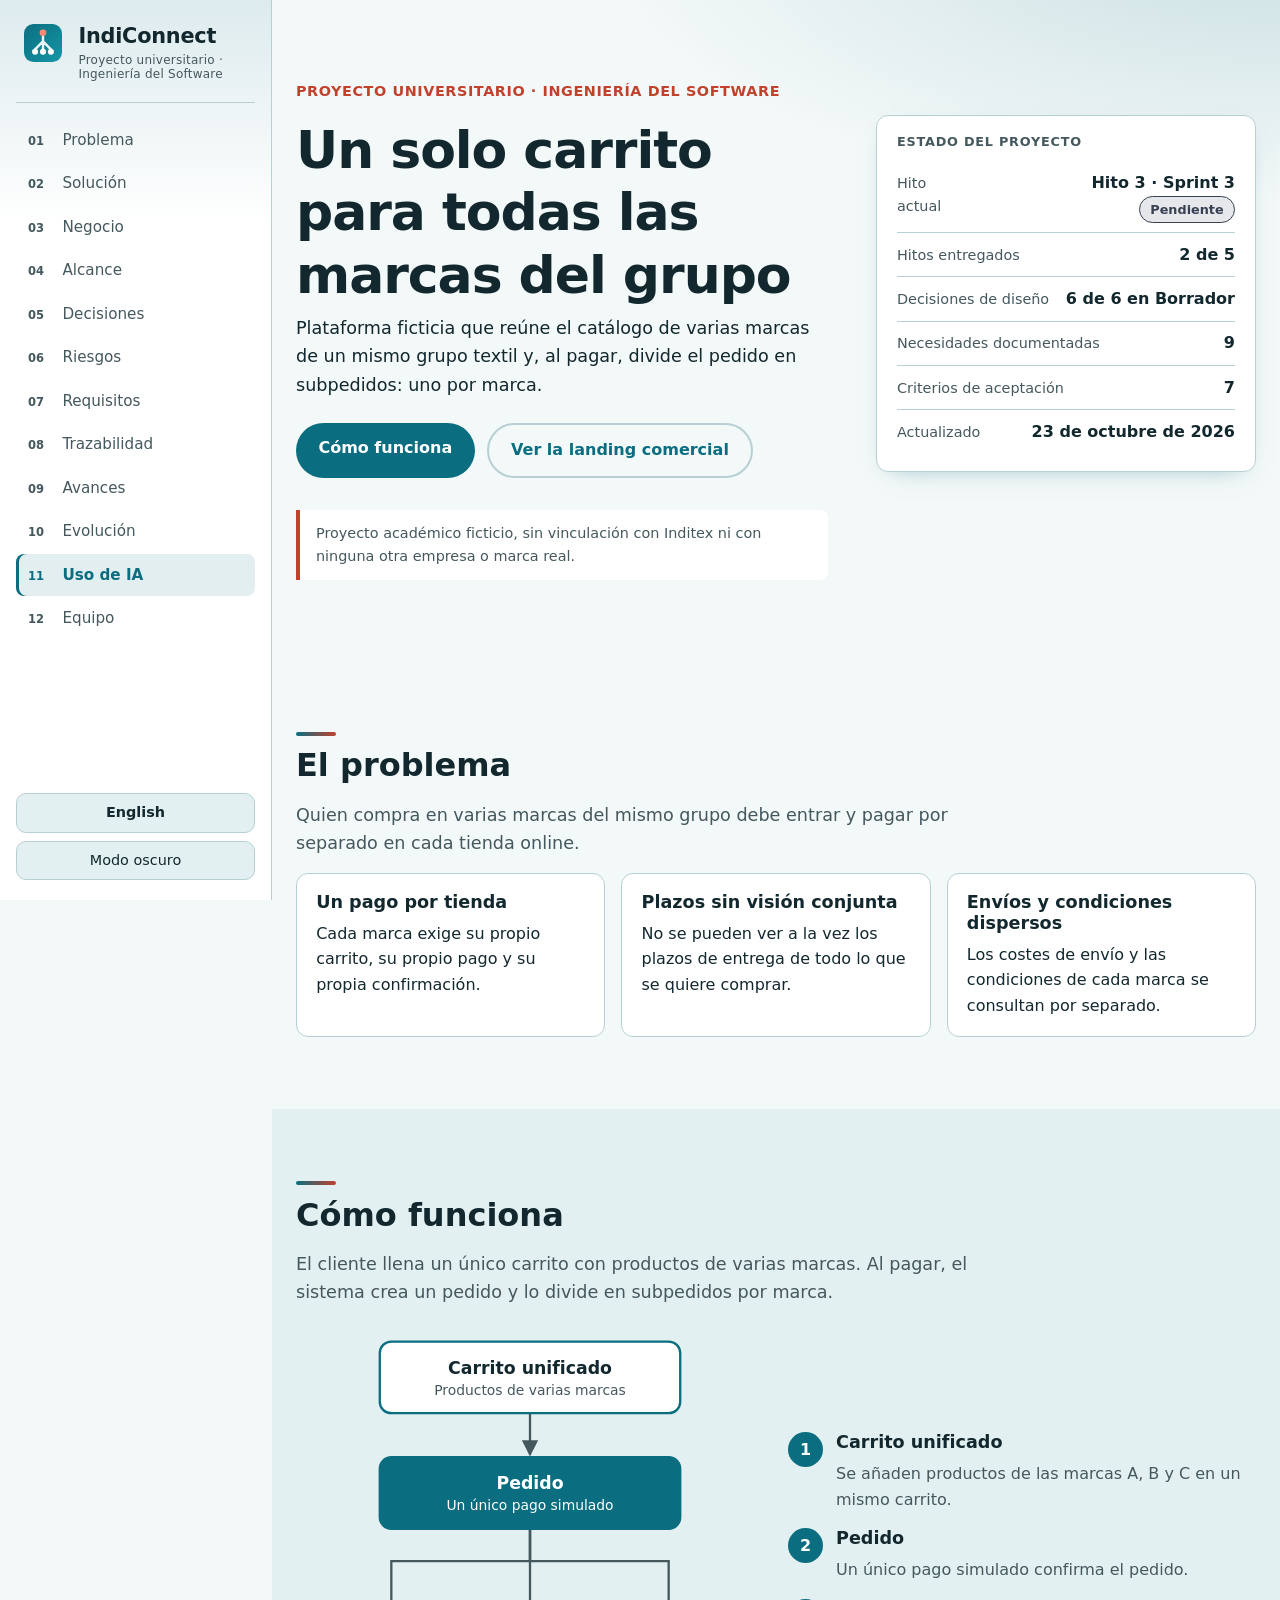
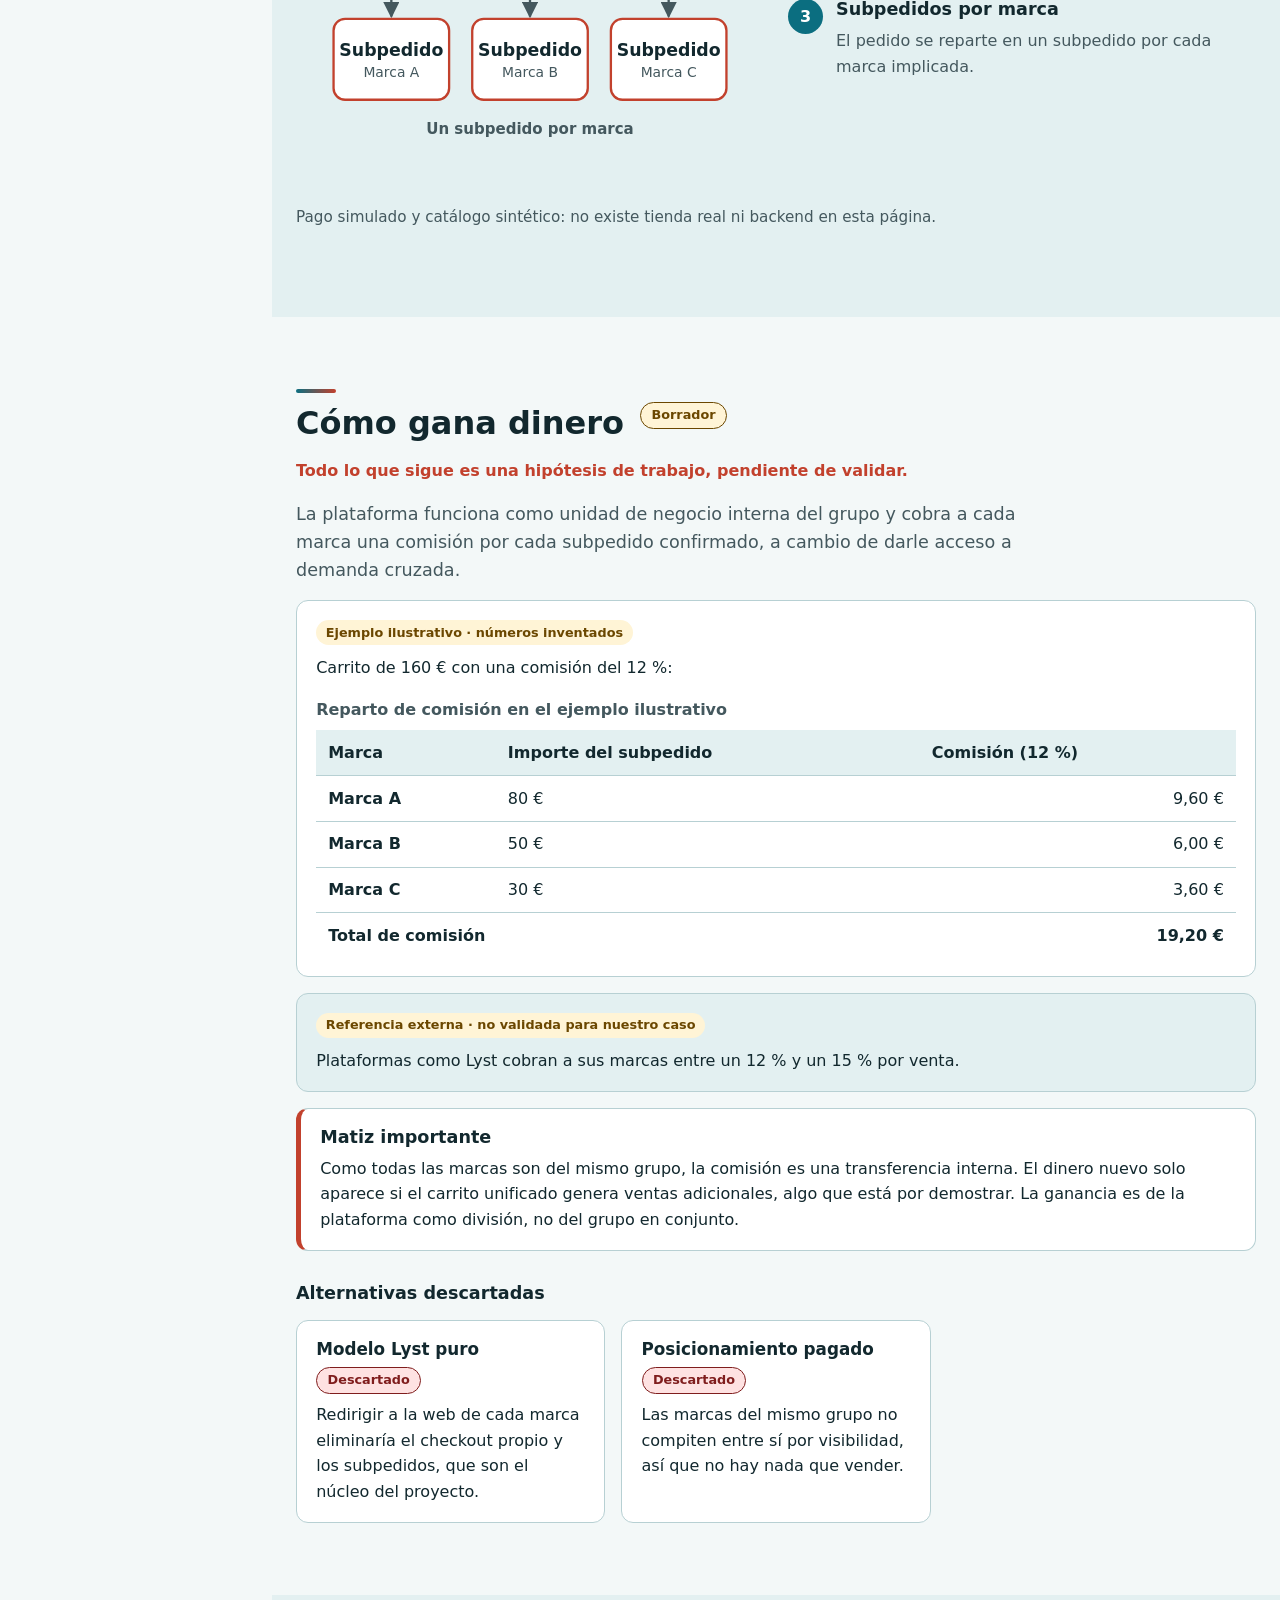
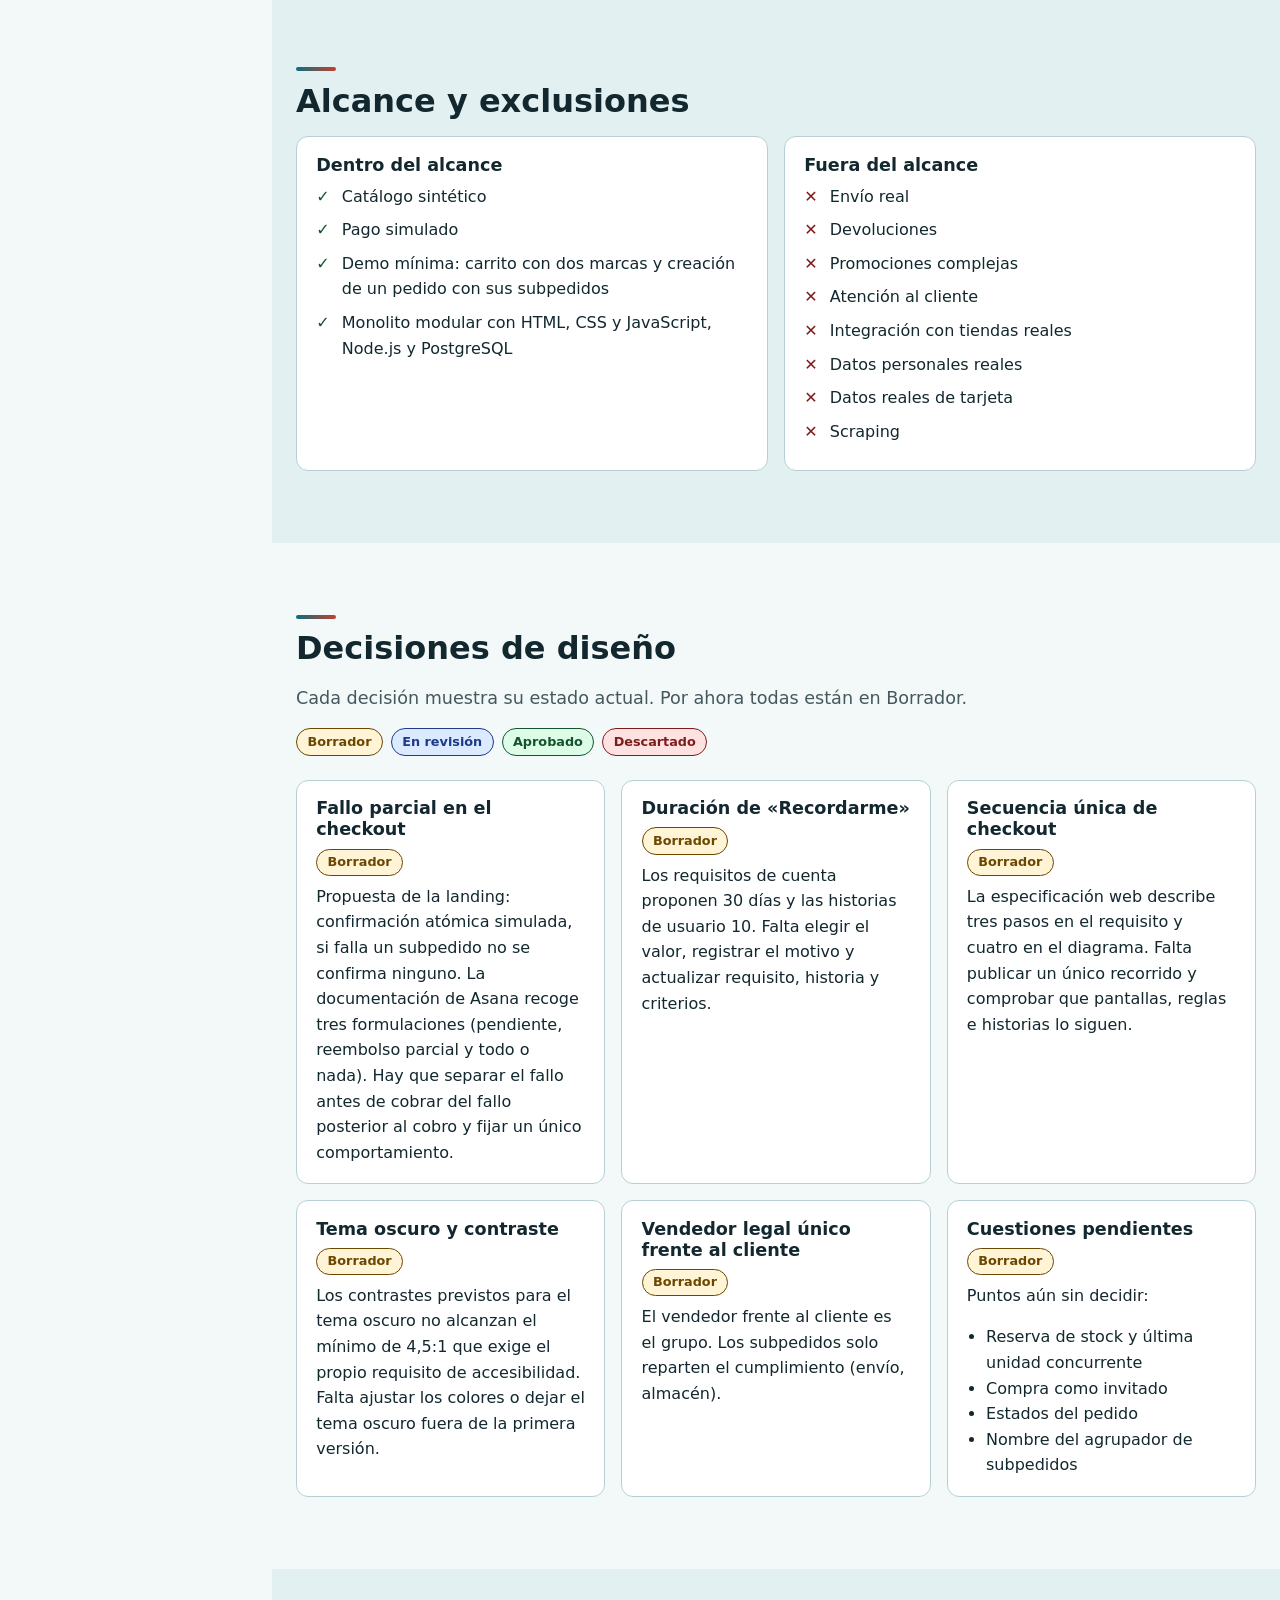
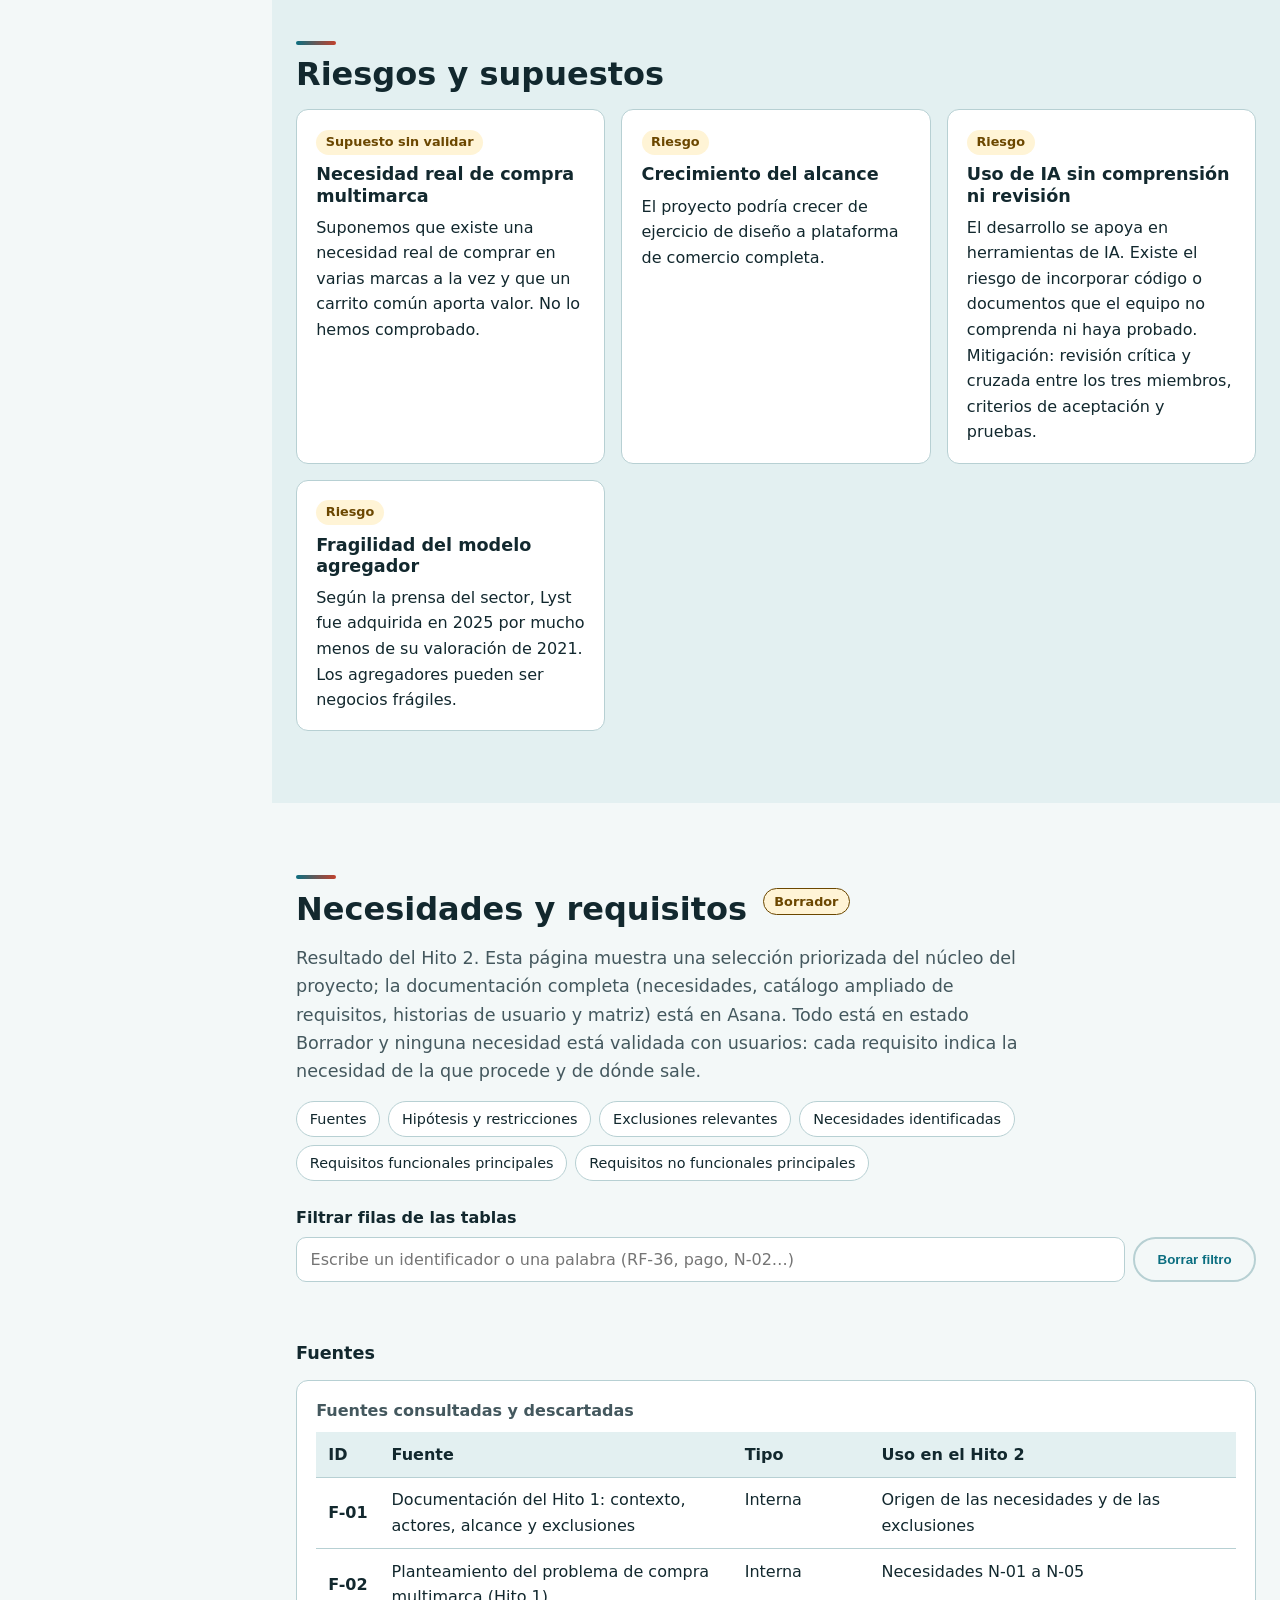
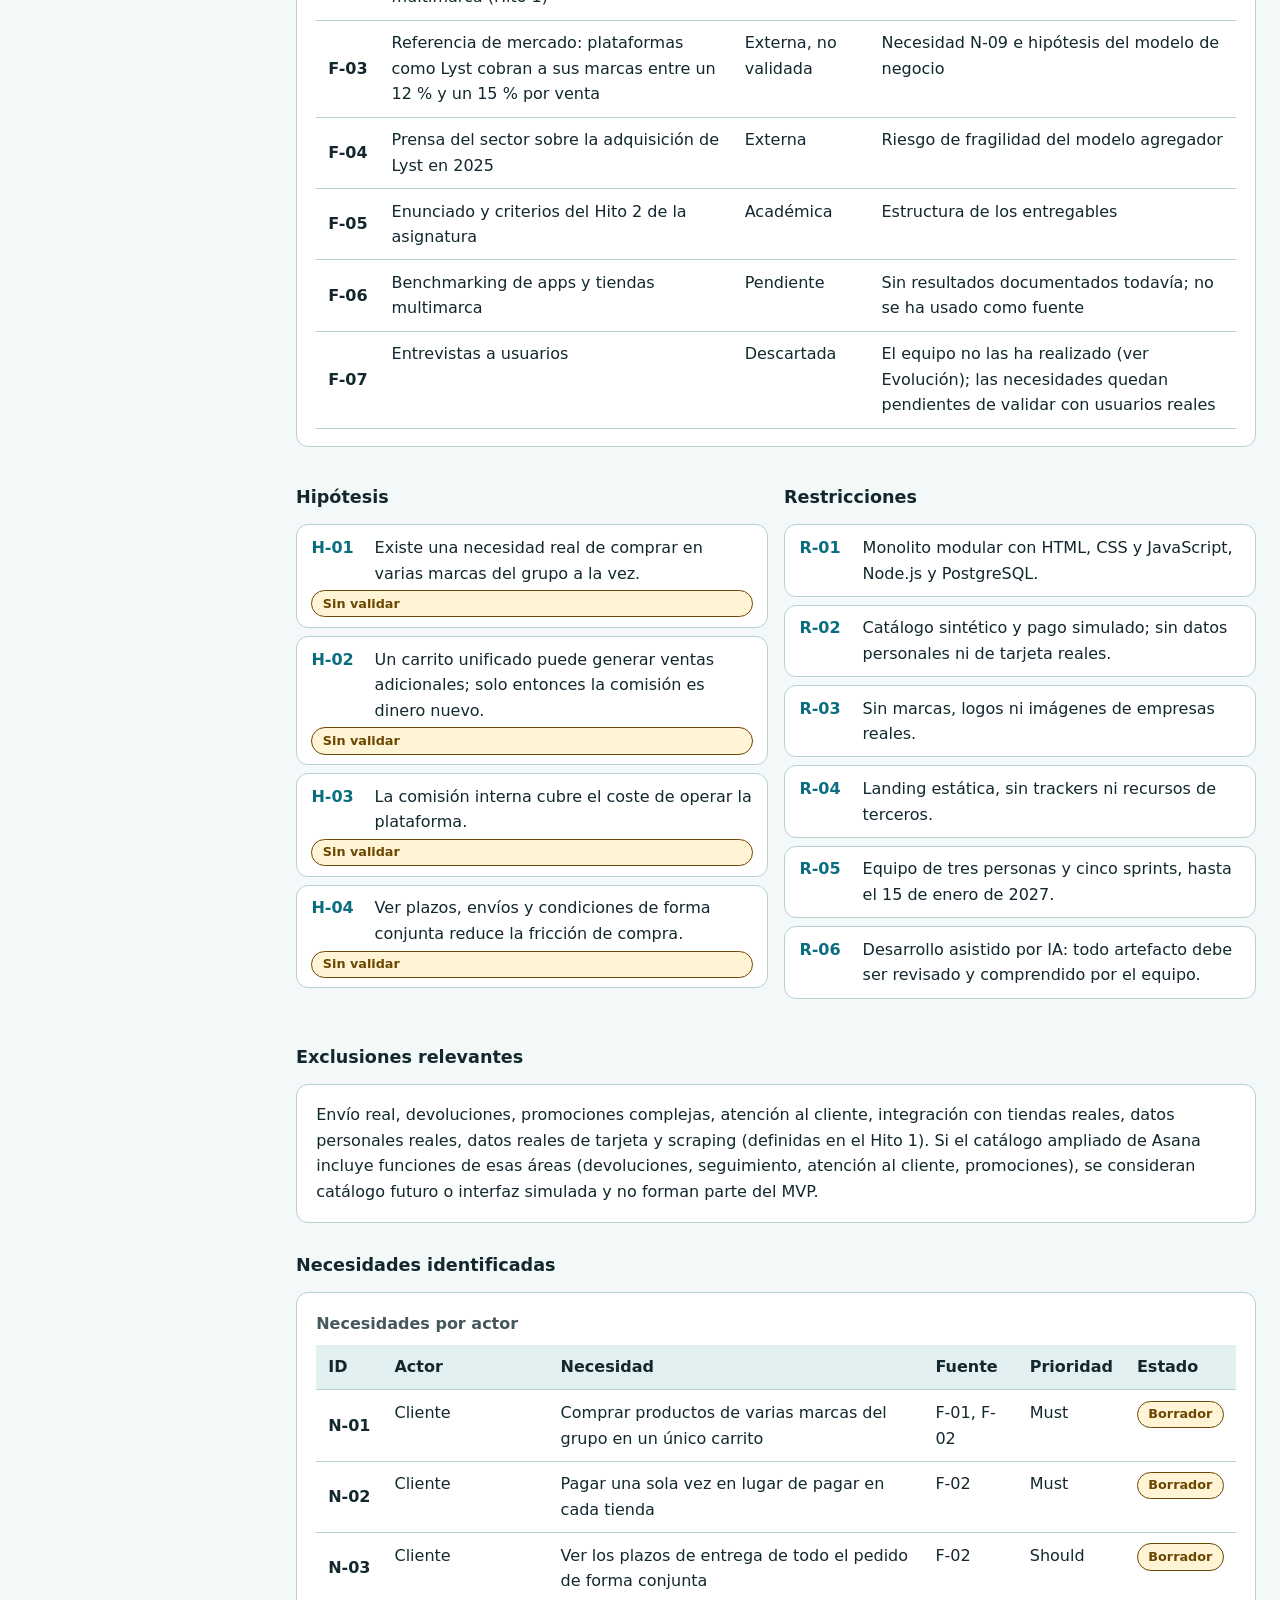
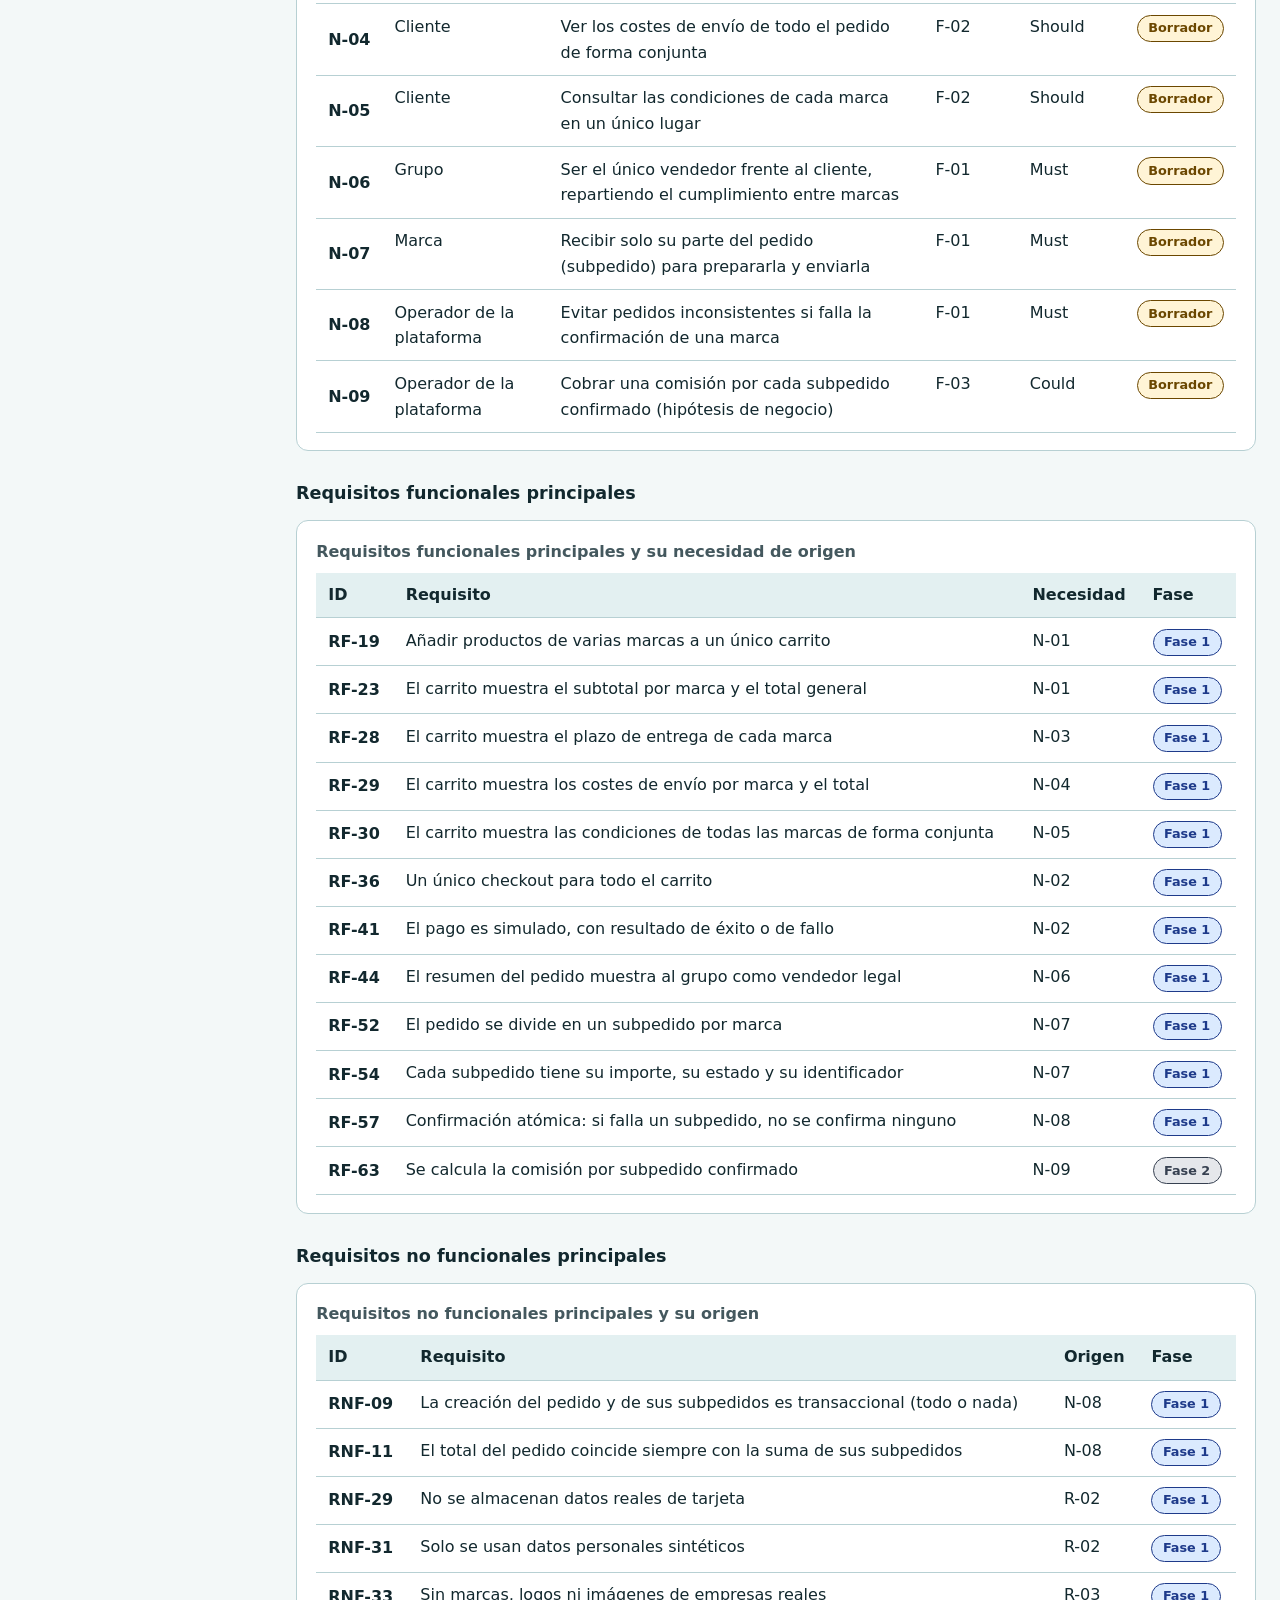
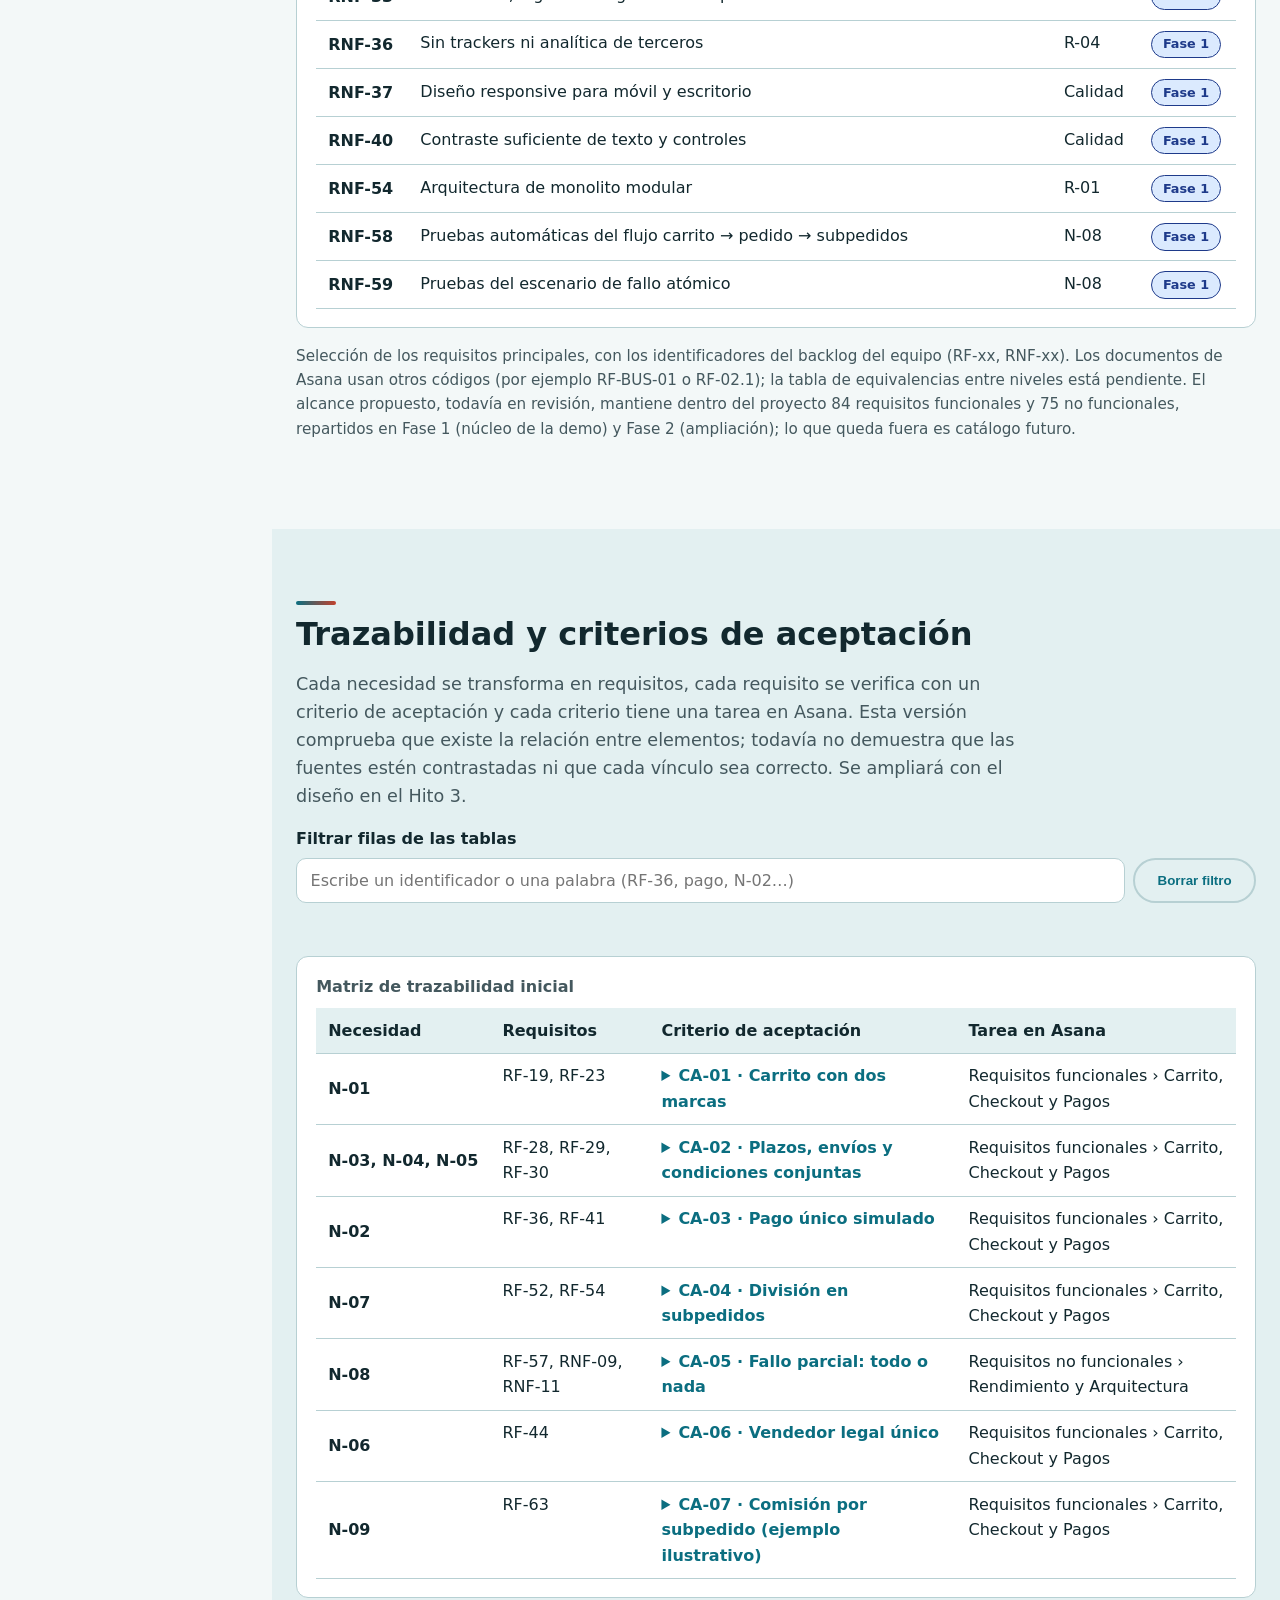
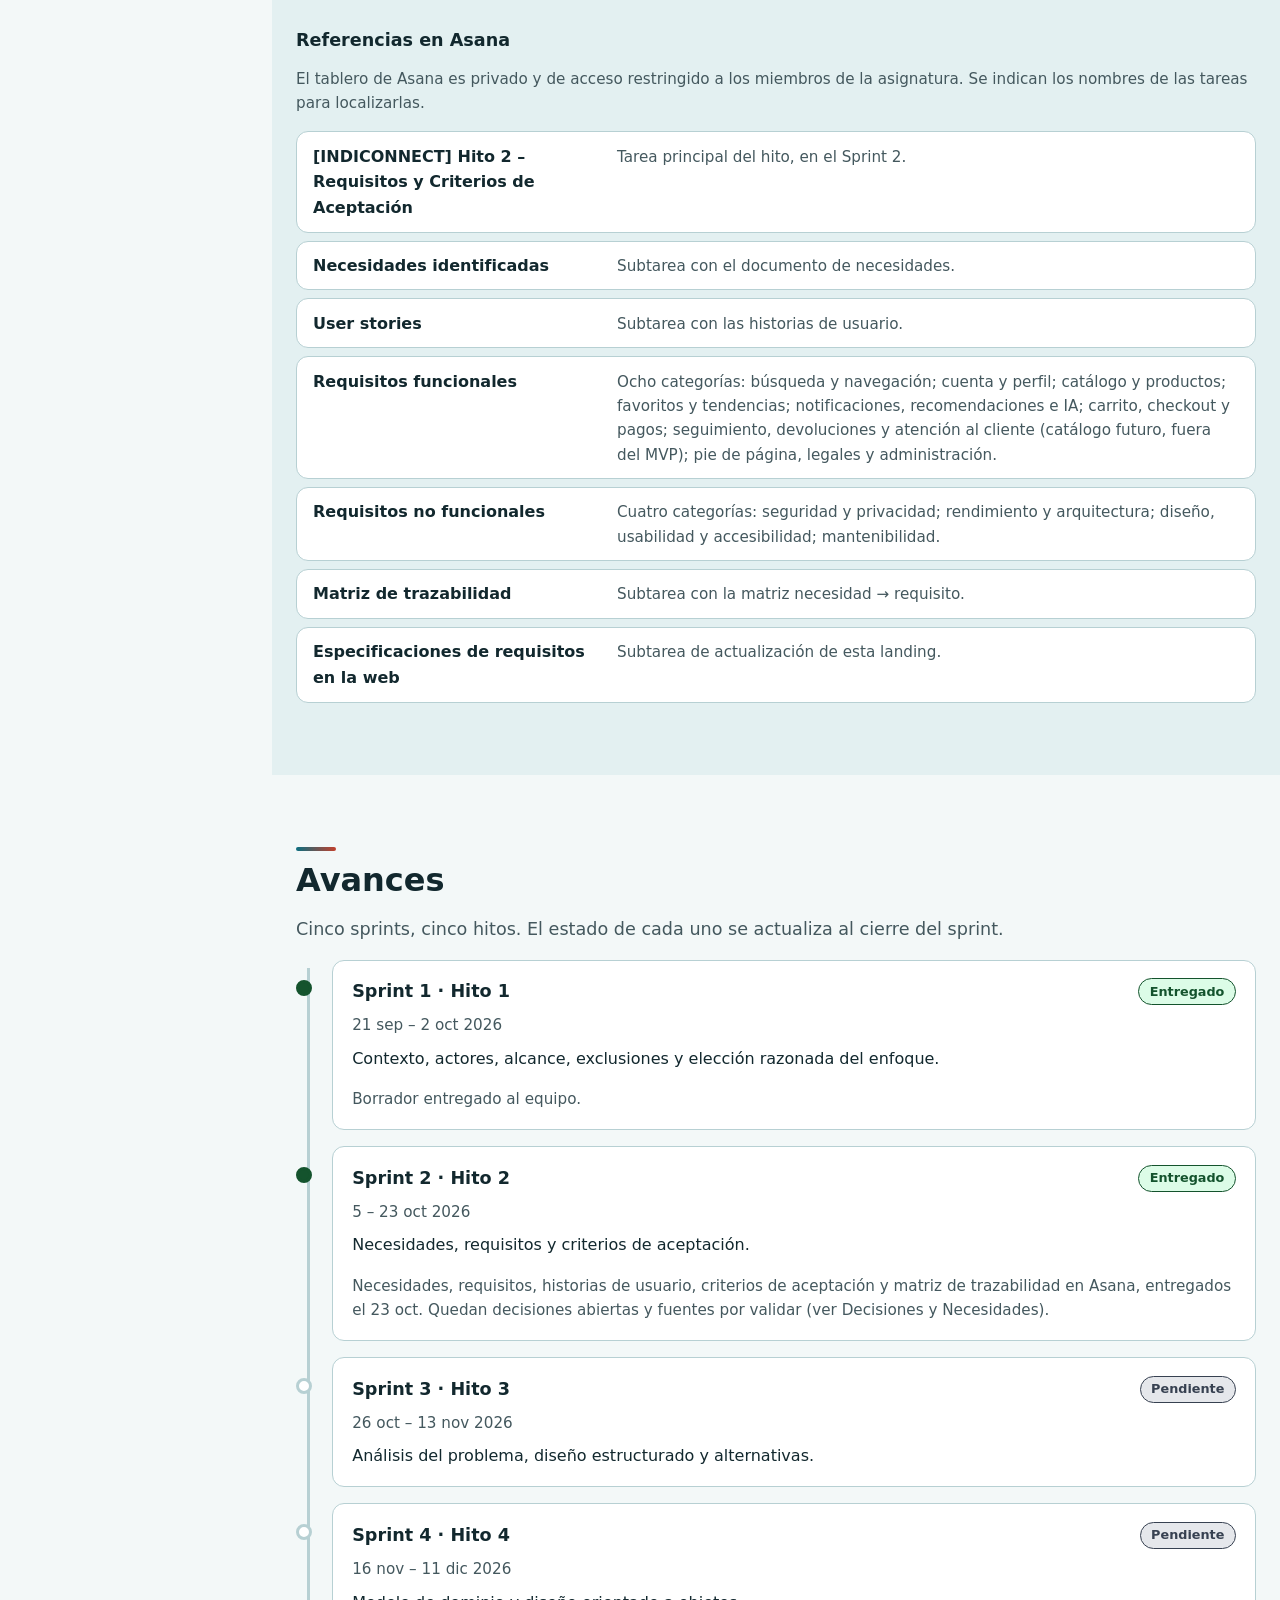
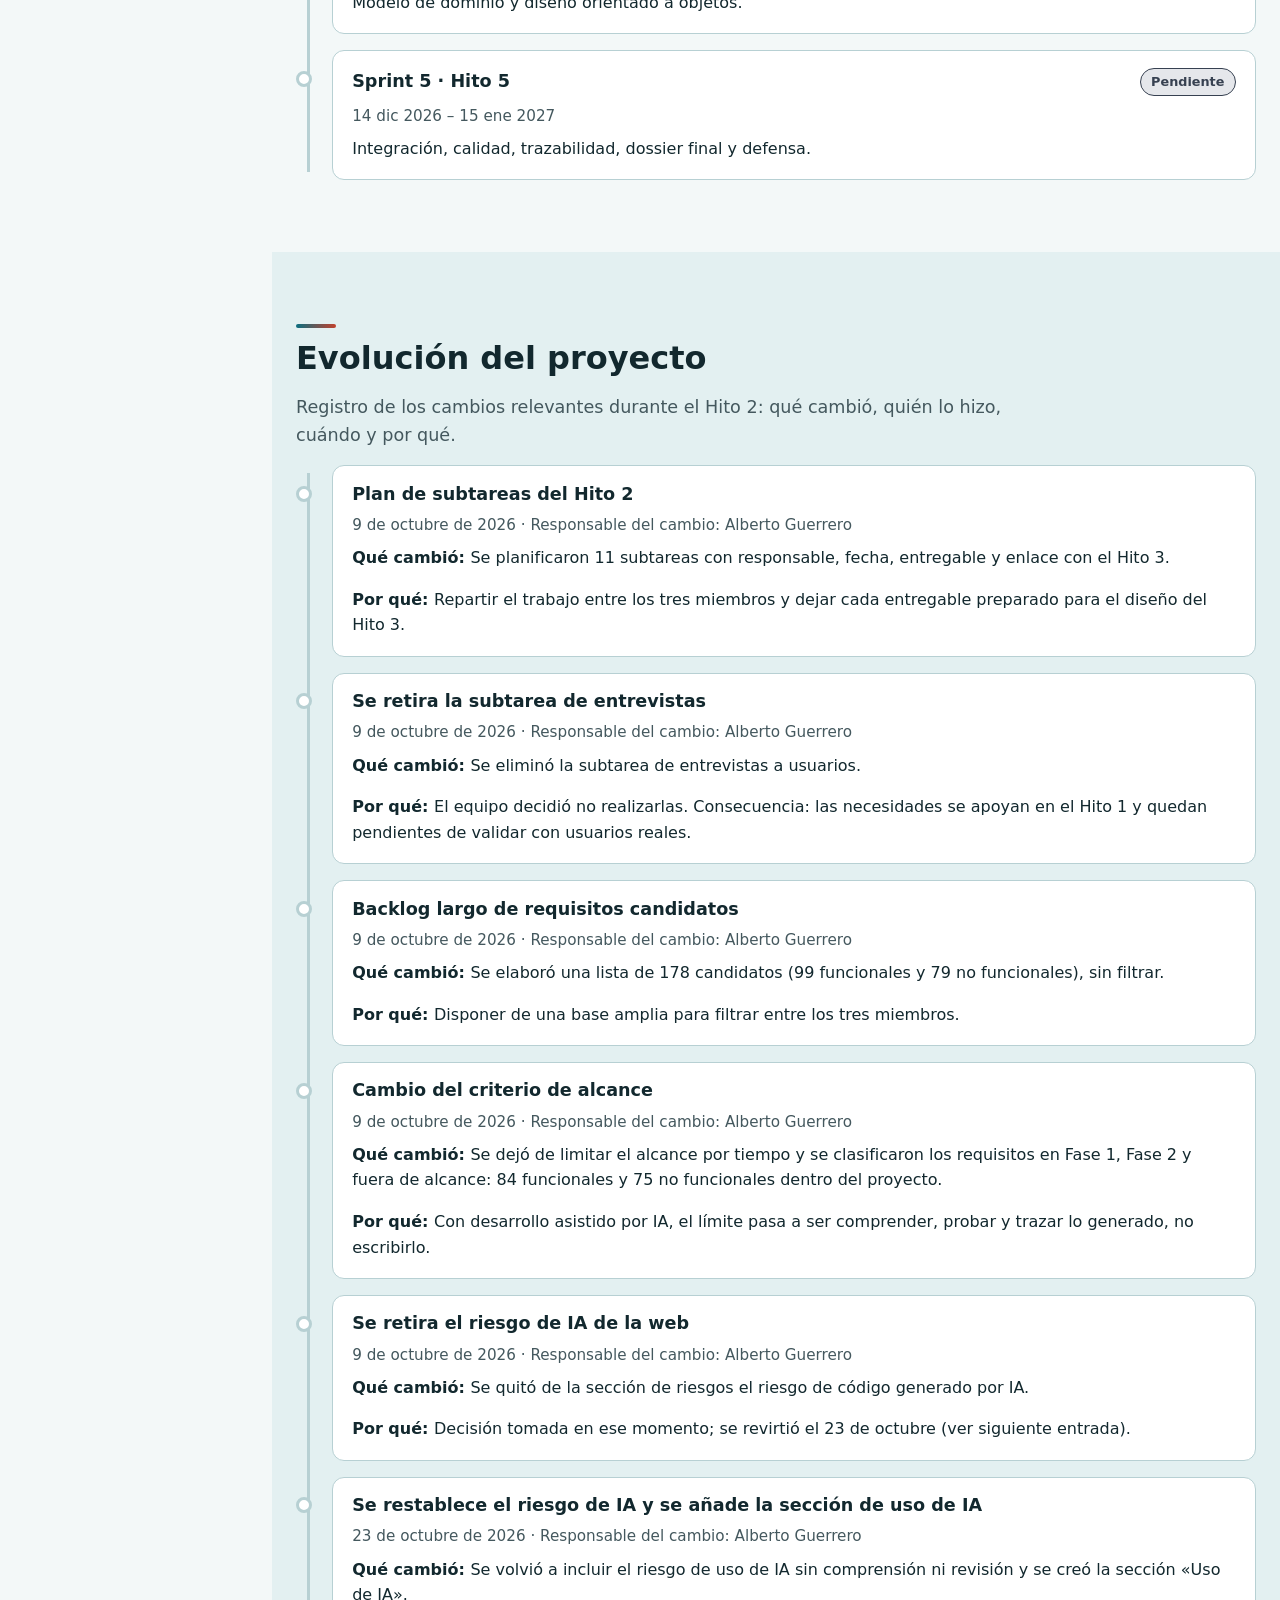
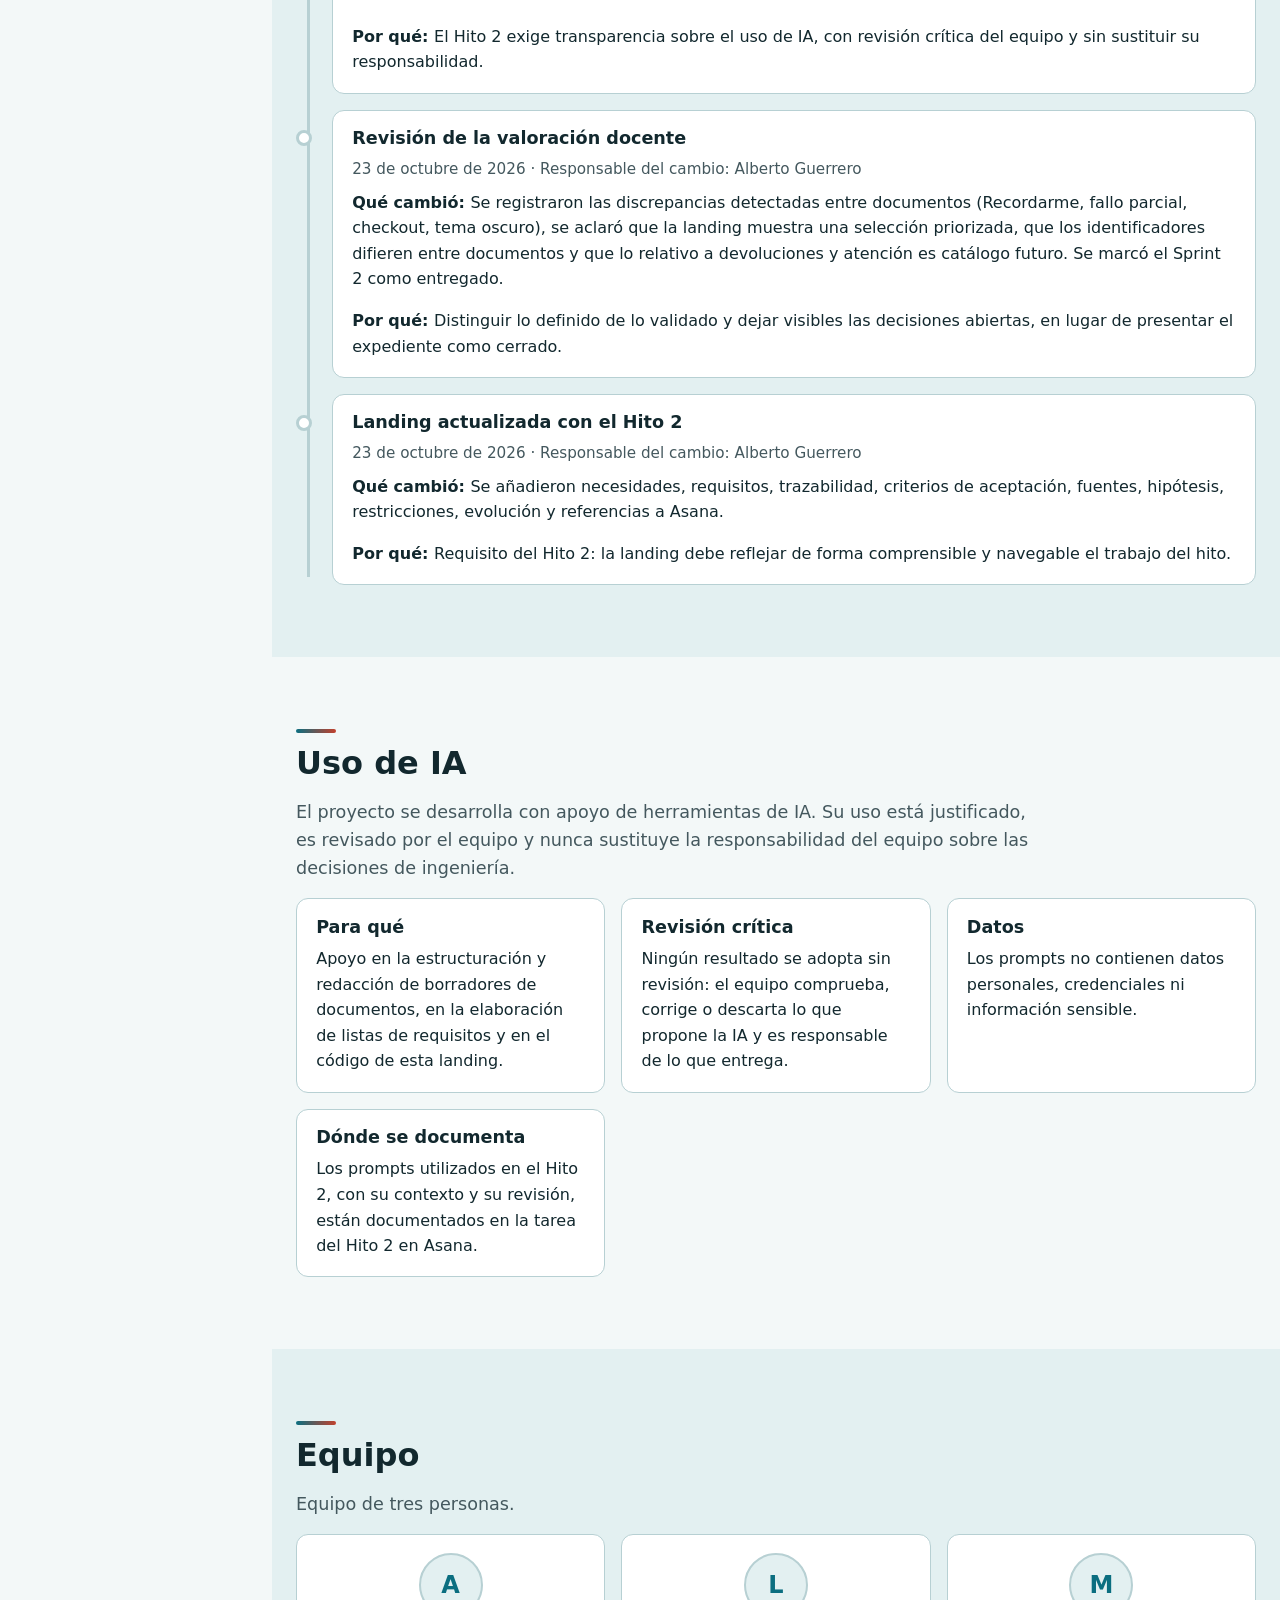
==== index.html @ 0a1e2182 "feat: new teal and coral palette, logo mark and favicon" ====
<!doctype html>
<html lang="es">
<head>
  <meta charset="utf-8">
  <meta name="viewport" content="width=device-width, initial-scale=1">
  <meta name="color-scheme" content="light dark">
  <meta name="description" content="Landing de un proyecto académico ficticio de Ingeniería del Software: carrito unificado con subpedidos por marca.">
  <meta name="theme-color" content="#0b6e80" media="(prefers-color-scheme: light)">
  <meta name="theme-color" content="#0c1b20" media="(prefers-color-scheme: dark)">
  <meta property="og:type" content="website">
  <meta property="og:locale" content="es_ES">
  <meta property="og:title" content="Proyecto académico: carrito unificado multimarca">
  <meta property="og:description" content="Documentación del proyecto: problema, requisitos, trazabilidad y avances por sprint. Proyecto académico ficticio.">
  <meta property="og:image" content="https://albrtoguerrero.github.io/indiconnect-landing/assets/og.png">
  <meta property="og:image:width" content="1200">
  <meta property="og:image:height" content="630">
  <meta property="og:image:alt" content="IndiConnect: todas las marcas del grupo, un solo carrito. Proyecto académico ficticio.">
  <meta name="twitter:card" content="summary_large_image">
  <title>Proyecto académico ficticio · carrito unificado multimarca</title>
  <link rel="icon" href="assets/favicon.svg" type="image/svg+xml">
  <link rel="stylesheet" href="css/styles.css">
  <script src="js/lang.js"></script>
  <script src="js/content.js"></script>
  <script src="js/content.en.js"></script>
  <script src="js/app.js" defer></script>
</head>
<body>
  <a class="skip-link" href="#main" id="skip-link">Saltar al contenido</a>

  <header class="site-header" id="site-header">
    <div class="container header-inner">
      <a class="brand" href="#inicio" id="brand-link"></a>
      <nav id="site-nav" aria-label="Secciones de la página"></nav>
      <button type="button" class="theme-toggle lang-toggle" id="lang-toggle"></button>
      <button type="button" class="theme-toggle" id="theme-toggle"></button>
    </div>
  </header>

  <main id="main" tabindex="-1">
    <noscript><p class="container noscript">Esta página necesita JavaScript para mostrar su contenido.</p></noscript>
    <section id="inicio" class="hero"></section>
    <section id="problema"></section>
    <section id="como-funciona" class="alt"></section>
    <section id="negocio"></section>
    <section id="alcance" class="alt"></section>
    <section id="decisiones"></section>
    <section id="riesgos" class="alt"></section>
    <section id="requisitos"></section>
    <section id="trazabilidad" class="alt"></section>
    <section id="avances"></section>
    <section id="evolucion" class="alt"></section>
    <section id="uso-ia"></section>
    <section id="equipo" class="alt"></section>
  </main>

  <footer class="site-footer" id="site-footer"></footer>
</body>
</html>
---- css/styles.css ----
/* ===== Tokens ===== */
:root {
  --bg: #f3f8f8;
  --surface: #ffffff;
  --surface-2: #e3f0f1;
  --text: #12282e;
  --muted: #44585e;
  --primary: #0b6e80;
  --on-primary: #ffffff;
  --accent: #c2412d;
  --border: #b7d0d3;
  --focus: #0b6e80;

  --b-warn-bg: #fff4d6;   --b-warn-fg: #6b4700;
  --b-info-bg: #dbeafe;   --b-info-fg: #1e3a8a;
  --b-ok-bg: #dcfce7;     --b-ok-fg: #14532d;
  --b-bad-bg: #fee2e2;    --b-bad-fg: #7f1d1d;
  --b-neu-bg: #e5e7eb;    --b-neu-fg: #374151;

  --radius: 12px;
  --max: 68rem;
  --font: system-ui, -apple-system, "Segoe UI", Roboto, "Helvetica Neue", Arial, sans-serif;
  color-scheme: light;
}

@media (prefers-color-scheme: dark) {
  :root:not([data-theme="light"]) {
    --bg: #0c1b20;
    --surface: #12272d;
    --surface-2: #19333a;
    --text: #e8f3f4;
    --muted: #a9c3c8;
    --primary: #5ec3d6;
    --on-primary: #0c1b20;
    --accent: #ff9e8a;
    --border: #2f5159;
    --focus: #ff9e8a;
    --b-warn-bg: #3a2c08;  --b-warn-fg: #fde68a;
    --b-info-bg: #172554;  --b-info-fg: #bfdbfe;
    --b-ok-bg: #052e16;    --b-ok-fg: #bbf7d0;
    --b-bad-bg: #450a0a;   --b-bad-fg: #fecaca;
    --b-neu-bg: #2b2f45;   --b-neu-fg: #d1d5db;
    color-scheme: dark;
  }
}
:root[data-theme="dark"] {
  --bg: #0c1b20;
  --surface: #12272d;
  --surface-2: #19333a;
  --text: #e8f3f4;
  --muted: #a9c3c8;
  --primary: #5ec3d6;
  --on-primary: #0c1b20;
  --accent: #ff9e8a;
  --border: #2f5159;
  --focus: #ff9e8a;
  --b-warn-bg: #3a2c08;  --b-warn-fg: #fde68a;
  --b-info-bg: #172554;  --b-info-fg: #bfdbfe;
  --b-ok-bg: #052e16;    --b-ok-fg: #bbf7d0;
  --b-bad-bg: #450a0a;   --b-bad-fg: #fecaca;
  --b-neu-bg: #2b2f45;   --b-neu-fg: #d1d5db;
  color-scheme: dark;
}

/* ===== Base (móvil primero) ===== */
*, *::before, *::after { box-sizing: border-box; }
html { scroll-behavior: smooth; scroll-padding-top: 6.5rem; }
@media (prefers-reduced-motion: reduce) { html { scroll-behavior: auto; } }

body {
  margin: 0;
  font-family: var(--font);
  font-size: 1rem;
  line-height: 1.6;
  color: var(--text);
  background: var(--bg);
}
h1, h2, h3, h4 { line-height: 1.2; margin: 0 0 .5rem; }
h1 { font-size: clamp(2rem, 7vw, 3.25rem); letter-spacing: -.02em; }
h2 { font-size: clamp(1.5rem, 4.5vw, 2rem); }
h3 { font-size: 1.1rem; }
h4 { font-size: 1.05rem; }
p { margin: 0 0 1rem; }
a { color: var(--primary); }
ul, ol { margin: 0; padding: 0; }

:focus-visible { outline: 3px solid var(--focus); outline-offset: 3px; border-radius: 4px; }
#main:focus { outline: none; }

.container { width: 100%; max-width: var(--max); margin: 0 auto; padding: 0 1rem; }

.skip-link {
  position: absolute; left: .5rem; top: -4rem; z-index: 100;
  background: var(--primary); color: var(--on-primary);
  padding: .6rem 1rem; border-radius: 8px; text-decoration: none; font-weight: 600;
}
.skip-link:focus { top: .5rem; }

/* ===== Cabecera ===== */
.site-header {
  position: sticky; top: 0; z-index: 50;
  background: var(--surface); border-bottom: 1px solid var(--border);
}
.header-inner { display: flex; flex-wrap: wrap; align-items: center; justify-content: space-between; gap: .25rem .75rem; min-height: 3.5rem; padding-top: .35rem; padding-bottom: .35rem; }
.brand {
  display: inline-flex; align-items: center; gap: .5rem; flex: none;
  font-weight: 700; color: var(--text); text-decoration: none;
}
.brand-dot {
  width: 2rem; height: 2rem; flex: none;
  background: url("../assets/logo.svg") center / contain no-repeat;
}
#site-nav { order: 3; flex: 1 0 100%; min-width: 0; overflow-x: auto; scrollbar-width: thin; }
#site-nav ul { display: flex; gap: .25rem; list-style: none; white-space: nowrap; }
#site-nav a {
  display: block; padding: .5rem .65rem; border-radius: 8px;
  color: var(--muted); text-decoration: none; font-size: .95rem;
}
#site-nav a:hover { background: var(--surface-2); color: var(--text); }
.theme-toggle {
  flex: none; font: inherit; font-size: .9rem; cursor: pointer;
  color: var(--text); background: var(--surface-2);
  border: 1px solid var(--border); border-radius: 999px; padding: .45rem .9rem;
}
.theme-toggle:hover { border-color: var(--primary); }

/* ===== Secciones ===== */
section { padding: 3rem 0; }
section.alt { background: var(--surface-2); }
.section-head { display: flex; flex-wrap: wrap; align-items: center; gap: .5rem 1rem; margin-bottom: 1rem; }
.section-head h2 { margin: 0; }
.lead { font-size: 1.1rem; color: var(--muted); max-width: 46rem; }
.sub-title { margin: 2rem 0 1rem; }
.note { color: var(--muted); font-size: .95rem; }
.noscript { padding: 1rem; }

.hero { padding: 3.5rem 0 3rem; background:
  radial-gradient(60rem 24rem at 100% -10%, color-mix(in srgb, var(--primary) 18%, transparent), transparent 70%),
  var(--bg); }
.eyebrow { color: var(--accent); font-weight: 700; font-size: .9rem; letter-spacing: .04em; text-transform: uppercase; }
.hero .lead { margin-bottom: 1.5rem; color: var(--text); }
.btn {
  display: inline-block; padding: .8rem 1.4rem; border-radius: 999px;
  background: var(--primary); color: var(--on-primary);
  font-weight: 700; text-decoration: none;
}
.btn:hover { filter: brightness(1.1); }
.legal { color: var(--muted); font-size: .9rem; }
.legal--hero {
  margin-top: 2rem; padding: .75rem 1rem; max-width: 46rem;
  border-left: 4px solid var(--accent); background: var(--surface); border-radius: 0 8px 8px 0;
}

/* ===== Tarjetas, paneles ===== */
.cards { display: grid; gap: 1rem; list-style: none; grid-template-columns: 1fr; }
.card, .panel {
  background: var(--surface); border: 1px solid var(--border);
  border-radius: var(--radius); padding: 1.1rem 1.2rem;
}
.card > :last-child, .panel > :last-child { margin-bottom: 0; }
.card-top { display: flex; flex-wrap: wrap; align-items: center; justify-content: space-between; gap: .5rem; margin-bottom: .5rem; }
.card-top h3, .card-top h4 { margin: 0; }
.panel { margin-bottom: 1rem; }
.panel--soft { background: var(--surface-2); }
section.alt .panel--soft, section.alt .card, section.alt .panel { background: var(--surface); }
.panel--warn { border-left: 5px solid var(--accent); }
.tag {
  display: inline-block; margin-bottom: .6rem; padding: .15rem .6rem; border-radius: 999px;
  background: var(--b-warn-bg); color: var(--b-warn-fg);
  font-size: .8rem; font-weight: 700;
}
.hypothesis { font-weight: 600; color: var(--accent); }

.badge {
  display: inline-block; padding: .15rem .65rem; border-radius: 999px; border: 1px solid currentColor;
  font-size: .8rem; font-weight: 700; white-space: nowrap;
}
.badge--borrador { background: var(--b-warn-bg); color: var(--b-warn-fg); }
.badge--en-revision, .badge--en-curso { background: var(--b-info-bg); color: var(--b-info-fg); }
.badge--aprobado, .badge--entregado { background: var(--b-ok-bg); color: var(--b-ok-fg); }
.badge--descartado { background: var(--b-bad-bg); color: var(--b-bad-fg); }
.badge--pendiente { background: var(--b-neu-bg); color: var(--b-neu-fg); }

.legend { display: flex; flex-wrap: wrap; gap: .5rem; list-style: none; margin: 1rem 0 1.5rem; }

.plain-list { list-style: disc; padding-left: 1.2rem; }
.check-list, .cross-list { list-style: none; }
.check-list li, .cross-list li { position: relative; padding-left: 1.6rem; margin-bottom: .5rem; }
.check-list li::before { content: "✓"; position: absolute; left: 0; font-weight: 700; color: var(--b-ok-fg); }
.cross-list li::before { content: "✕"; position: absolute; left: 0; font-weight: 700; color: var(--b-bad-fg); }
:root[data-theme="dark"] .check-list li::before { color: #86efac; }
:root[data-theme="dark"] .cross-list li::before { color: #fca5a5; }
@media (prefers-color-scheme: dark) {
  :root:not([data-theme="light"]) .check-list li::before { color: #86efac; }
  :root:not([data-theme="light"]) .cross-list li::before { color: #fca5a5; }
}
.two-col { display: grid; gap: 1rem; grid-template-columns: 1fr; }
.two-col .panel { margin: 0; }

/* ===== Diagrama ===== */
.how-grid { display: grid; gap: 1.5rem; grid-template-columns: 1fr; align-items: center; margin: 1.5rem 0; }
.figure { margin: 0; display: flex; justify-content: center; }
.diagram { width: 100%; max-width: 26rem; height: auto; }
.dg-box { fill: var(--surface); stroke: var(--primary); stroke-width: 2; }
.dg-box--order { fill: var(--primary); }
.dg-box--sub { stroke: var(--accent); }
.dg-title { fill: var(--text); font: 700 15px var(--font); }
.dg-sub { fill: var(--muted); font: 12px var(--font); }
.dg-box--order + .dg-title { fill: var(--on-primary); }
.dg-box--order ~ .dg-sub { fill: var(--on-primary); }
.dg-cap { fill: var(--muted); font: 600 13px var(--font); }
.dg-arrow { fill: none; stroke: var(--muted); stroke-width: 2; }
.dg-head { fill: var(--muted); }
.steps { list-style: none; counter-reset: s; display: grid; gap: 1rem; }
.steps li { counter-increment: s; position: relative; padding-left: 3rem; }
.steps li::before {
  content: counter(s); position: absolute; left: 0; top: 0;
  width: 2.2rem; height: 2.2rem; border-radius: 50%;
  display: grid; place-items: center; font-weight: 700;
  background: var(--primary); color: var(--on-primary);
}
.steps p { margin: 0; color: var(--muted); }

/* ===== Tabla ===== */
.table-wrap { overflow-x: auto; }
table { width: 100%; border-collapse: collapse; min-width: 20rem; }
caption { text-align: left; font-weight: 600; padding-bottom: .5rem; color: var(--muted); }
th, td { padding: .6rem .75rem; text-align: left; border-bottom: 1px solid var(--border); }
td:last-child, tfoot th:last-child { text-align: right; }
thead th { background: var(--surface-2); }
tfoot th, tfoot td { font-weight: 700; border-bottom: 0; }
td { font-variant-numeric: tabular-nums; }

/* ===== Línea de tiempo ===== */
.timeline { list-style: none; position: relative; padding-left: 1.75rem; display: grid; gap: 1rem; }
.timeline::before { content: ""; position: absolute; left: .45rem; top: .5rem; bottom: .5rem; width: 3px; background: var(--border); }
.tl-item { position: relative; }
.tl-item::before {
  content: ""; position: absolute; left: -1.75rem; top: 1.3rem;
  width: 1rem; height: 1rem; border-radius: 50%;
  background: var(--surface); border: 3px solid var(--border);
}
.tl-item--en-curso::before { border-color: var(--primary); background: var(--primary); }
.tl-item--entregado::before { border-color: var(--b-ok-fg); background: var(--b-ok-fg); }
:root[data-theme="dark"] .tl-item--entregado::before { border-color: #86efac; background: #86efac; }
@media (prefers-color-scheme: dark) {
  :root:not([data-theme="light"]) .tl-item--entregado::before { border-color: #86efac; background: #86efac; }
}
.dates { color: var(--muted); font-size: .95rem; margin-bottom: .5rem; }

/* ===== Equipo ===== */
.member { text-align: center; }
.avatar {
  width: 4rem; height: 4rem; margin: 0 auto .75rem; border-radius: 50%;
  display: grid; place-items: center; font-size: 1.5rem; font-weight: 700;
  background: var(--surface-2); color: var(--primary); border: 2px solid var(--border);
}
.role { color: var(--muted); margin: 0; }

/* ===== Pie ===== */
.site-footer { padding: 2.5rem 0; background: var(--surface); border-top: 1px solid var(--border); }
.legal-label { font-weight: 700; margin-bottom: .25rem; }
.updated { margin: 0; color: var(--muted); font-size: .9rem; }

/* ===== Pantallas medias y grandes ===== */
@media (min-width: 48rem) {
  .container { padding: 0 1.5rem; }
  .header-inner { flex-wrap: nowrap; justify-content: flex-start; }
  #site-nav { order: 0; flex: 1; }
  html { scroll-padding-top: 4.5rem; }
  section { padding: 4.5rem 0; }
  .cards { grid-template-columns: repeat(2, 1fr); }
  .two-col { grid-template-columns: 1fr 1fr; }
  .how-grid { grid-template-columns: 1fr 1fr; }
  .timeline { padding-left: 2.25rem; }
  .timeline::before { left: .7rem; }
  .tl-item::before { left: -2.25rem; }
}
@media (min-width: 64rem) {
  .cards { grid-template-columns: repeat(3, 1fr); }
  .timeline .cards { grid-template-columns: 1fr; }
}

@media (forced-colors: active) {
  .badge, .card, .panel { border: 1px solid CanvasText; }
}

/* ===== Hito 2: tablas de texto, listas con ID, criterios ===== */
.table--text { min-width: 36rem; }
.table--text td:last-child, .table--text tfoot th:last-child { text-align: left; }
.table--text th[scope="row"] { white-space: nowrap; }
.table--text td { vertical-align: top; }
.id-list { list-style: none; display: grid; gap: .5rem; margin-bottom: 1rem; }
.id-list li {
  display: flex; flex-wrap: wrap; align-items: baseline; gap: .25rem .75rem;
  padding: .6rem .9rem; background: var(--surface); border: 1px solid var(--border); border-radius: var(--radius);
}
.id-list strong { color: var(--primary); min-width: 3.2rem; }
.id-list span { flex: 1 1 14rem; }
section.alt .id-list li { background: var(--surface); }
details summary { cursor: pointer; font-weight: 600; color: var(--primary); }
.gherkin {
  margin: .5rem 0 0; padding: .6rem .8rem; white-space: pre-wrap;
  font: .9rem/1.5 ui-monospace, SFMono-Regular, Consolas, monospace;
  background: var(--surface-2); border-radius: 8px; color: var(--text);
}
.badge--sin-validar { background: var(--b-warn-bg); color: var(--b-warn-fg); }
.badge--fase-1 { background: var(--b-info-bg); color: var(--b-info-fg); }
.badge--fase-2 { background: var(--b-neu-bg); color: var(--b-neu-fg); }
.card h4 a { color: var(--primary); }

/* ===== Acabado profesional ===== */
#site-nav { position: relative; }
#site-nav a[aria-current="true"] {
  color: var(--primary); background: var(--surface-2); font-weight: 600;
  box-shadow: inset 0 -2px 0 var(--primary);
}

.hero-grid { display: grid; gap: 2rem; grid-template-columns: 1fr; align-items: start; }
.snapshot {
  background: var(--surface); border: 1px solid var(--border); border-radius: var(--radius);
  padding: 1.1rem 1.25rem; box-shadow: 0 8px 24px -16px color-mix(in srgb, var(--primary) 60%, transparent);
}
.snapshot-title {
  margin: 0 0 .75rem; font-size: .8rem; letter-spacing: .06em; text-transform: uppercase; color: var(--muted);
}
.snapshot dl { margin: 0; display: grid; }
.snapshot dl > div {
  display: flex; justify-content: space-between; align-items: baseline; gap: 1rem;
  padding: .55rem 0; border-top: 1px solid var(--border);
}
.snapshot dl > div:first-child { border-top: 0; }
.snapshot dt { color: var(--muted); font-size: .9rem; }
.snapshot dd { margin: 0; font-weight: 600; text-align: right; }

.pills { margin: 0 0 1.5rem; }
.pills ul { display: flex; flex-wrap: wrap; gap: .5rem; list-style: none; }
.pills a {
  display: inline-block; padding: .35rem .8rem; border-radius: 999px; font-size: .9rem; text-decoration: none;
  background: var(--surface); border: 1px solid var(--border); color: var(--text);
}
.pills a:hover { border-color: var(--primary); color: var(--primary); }

.two-col--top { align-items: start; margin-bottom: .5rem; }
.two-col--top .sub-title { margin-top: 1.5rem; }

.ref-list { list-style: none; display: grid; gap: .5rem; }
.ref-list li {
  display: grid; gap: .15rem; padding: .7rem 1rem;
  background: var(--surface); border: 1px solid var(--border); border-radius: var(--radius);
}
.ref-list span { color: var(--muted); font-size: .95rem; }

@media (min-width: 64rem) {
  .hero-grid { grid-template-columns: 1.4fr 1fr; gap: 3rem; }
  .snapshot { margin-top: 2.2rem; }
  .ref-list li { grid-template-columns: 18rem 1fr; gap: 1rem; align-items: baseline; }
}

@media print {
  .site-header, .skip-link, .btn { display: none; }
  body { background: #fff; color: #000; }
  section, section.alt { padding: 1.25rem 0; background: #fff; break-inside: avoid-page; }
  .card, .panel, .snapshot, .ref-list li, .id-list li { border-color: #999; box-shadow: none; break-inside: avoid; }
  a { color: inherit; text-decoration: none; }
  details > .gherkin { display: block; }
}

@media (min-width: 48rem) {
  #site-nav a { padding: .5rem .5rem; font-size: .9rem; }
  #site-nav ul { gap: .1rem; }
}
@media (min-width: 64rem) {
  .header-inner { max-width: 84rem; }
}

/* ===== Barra lateral de navegación (escritorio) ===== */
.brand-text { display: flex; flex-direction: column; line-height: 1.2; }
.brand-sub { display: none; }

@media (min-width: 64rem) {
  html { scroll-padding-top: 1.5rem; }
  .site-header {
    position: fixed; top: 0; bottom: 0; left: 0; width: 17rem;
    border-bottom: 0; border-right: 1px solid var(--border);
    background:
      linear-gradient(180deg, color-mix(in srgb, var(--primary) 14%, var(--surface)) 0, var(--surface) 14rem),
      var(--surface);
  }
  .header-inner {
    max-width: none; height: 100%; padding: 1.5rem 1rem 1.25rem;
    flex-direction: column; flex-wrap: nowrap; align-items: stretch; justify-content: flex-start; gap: 1.25rem;
  }
  .brand { align-items: flex-start; gap: .75rem; padding: 0 .5rem; font-size: 1.3rem; letter-spacing: -.01em; }
  .brand-dot { width: 2.4rem; height: 2.4rem; margin: 0 .25rem 0 0; }
  .brand-sub { display: block; margin-top: .25rem; font-size: .75rem; font-weight: 500; letter-spacing: .02em; color: var(--muted); }
  #site-nav {
    order: 0; flex: 1 1 auto; min-height: 0; overflow-x: hidden; overflow-y: auto;
    padding-top: 1rem; border-top: 1px solid var(--border);
  }
  #site-nav ul { display: block; white-space: normal; counter-reset: nav; }
  #site-nav li { counter-increment: nav; }
  #site-nav a {
    display: flex; align-items: baseline; gap: .75rem; padding: .55rem .75rem; margin-bottom: .1rem;
    font-size: .95rem; border-radius: 8px;
  }
  #site-nav a::before {
    content: counter(nav, decimal-leading-zero); flex: none; width: 1.4rem;
    font-size: .72rem; font-weight: 700; color: var(--muted); font-variant-numeric: tabular-nums;
  }
  #site-nav a[aria-current="true"] { box-shadow: inset 3px 0 0 var(--primary); background: color-mix(in srgb, var(--primary) 12%, var(--surface)); }
  #site-nav a[aria-current="true"]::before { color: var(--primary); }
  .theme-toggle { width: 100%; text-align: center; border-radius: 10px; }

  main, .site-footer { margin-left: 17rem; }
  .hero { padding: 5rem 0 4rem; }
  section > .container > h2, .section-head h2 { position: relative; padding-top: .9rem; }
  .section-head h2::before, section > .container > h2::before {
    content: ""; position: absolute; top: 0; left: 0; width: 2.5rem; height: 4px; border-radius: 2px;
    background: linear-gradient(90deg, var(--primary), var(--accent));
  }
}

@media print {
  main, .site-footer { margin-left: 0; }
}

/* ===== Botones del hero ===== */
.cta-group { display: flex; flex-wrap: wrap; gap: .75rem; }
.btn--ghost { background: transparent; color: var(--primary); border: 2px solid var(--border); }
.btn--ghost:hover { border-color: var(--primary); filter: none; }

/* ===== Selector de idioma ===== */
.lang-toggle { font-weight: 700; }
@media (min-width: 64rem) {
  .lang-toggle { margin-bottom: -.75rem; }
}

/* ===== Filtro de tablas ===== */
.filter { margin: 0 0 1.5rem; }
.filter label { display: block; font-weight: 600; margin-bottom: .4rem; }
.filter-row { display: flex; gap: .5rem; flex-wrap: wrap; }
.filter-input { flex: 1 1 18rem; min-height: 2.75rem; padding: .5rem .85rem; font: inherit; color: var(--text); background: var(--surface); border: 1px solid var(--border); border-radius: 10px; }
.filter-status { min-height: 1.4rem; margin: .4rem 0 0; color: var(--muted); font-size: .9rem; }
tr[hidden] { display: none; }
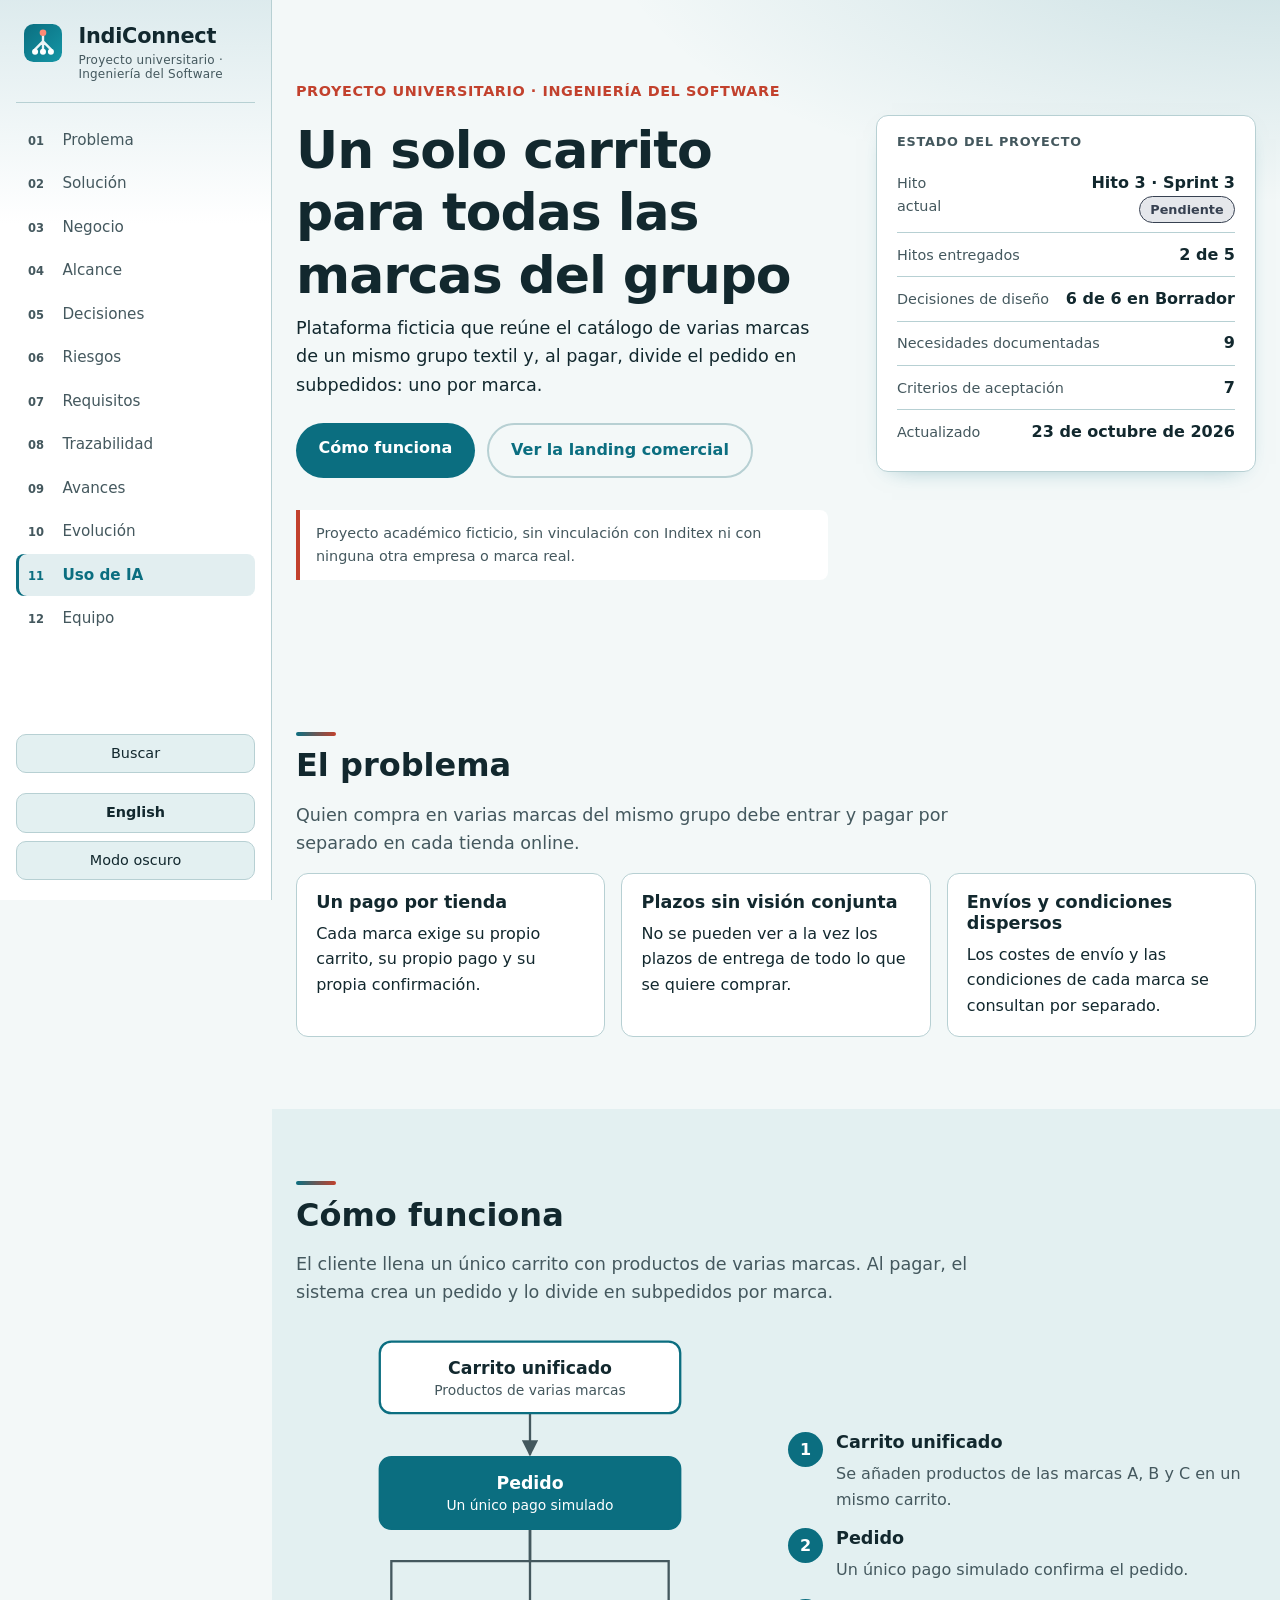
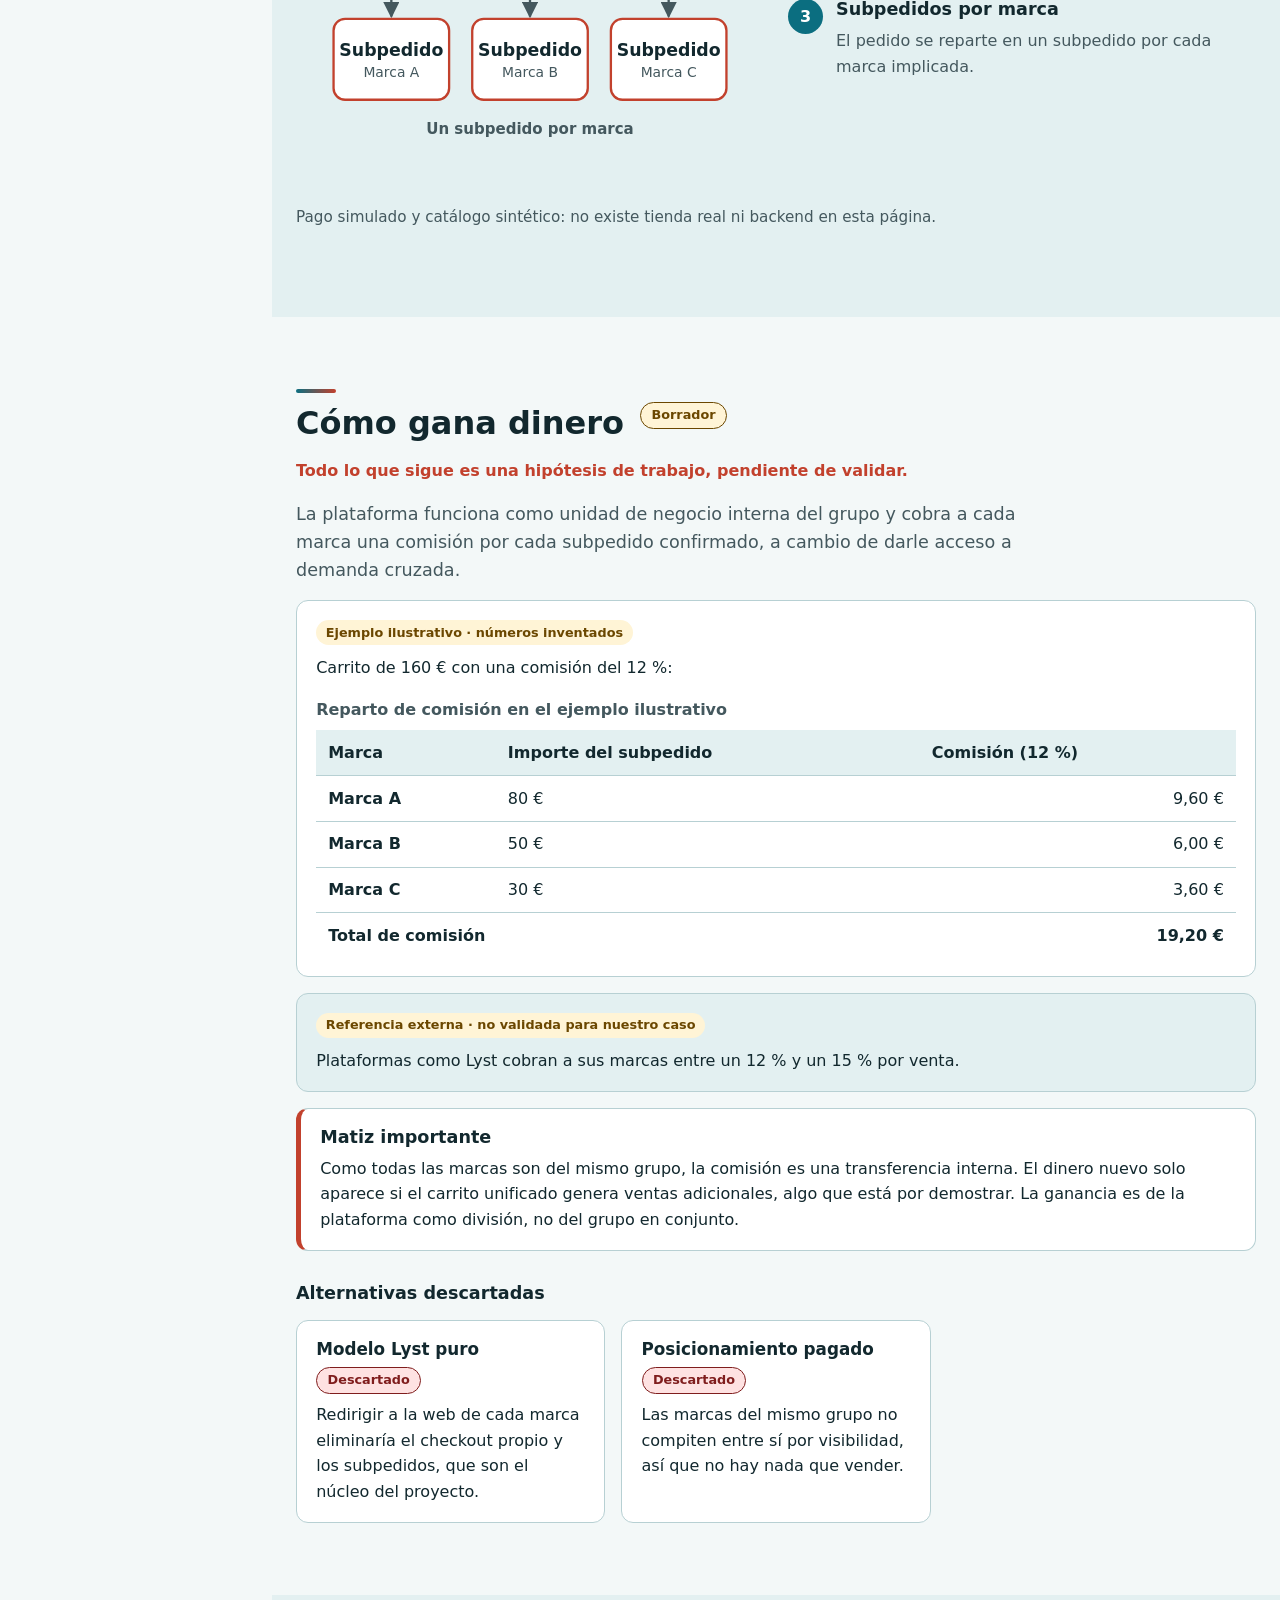
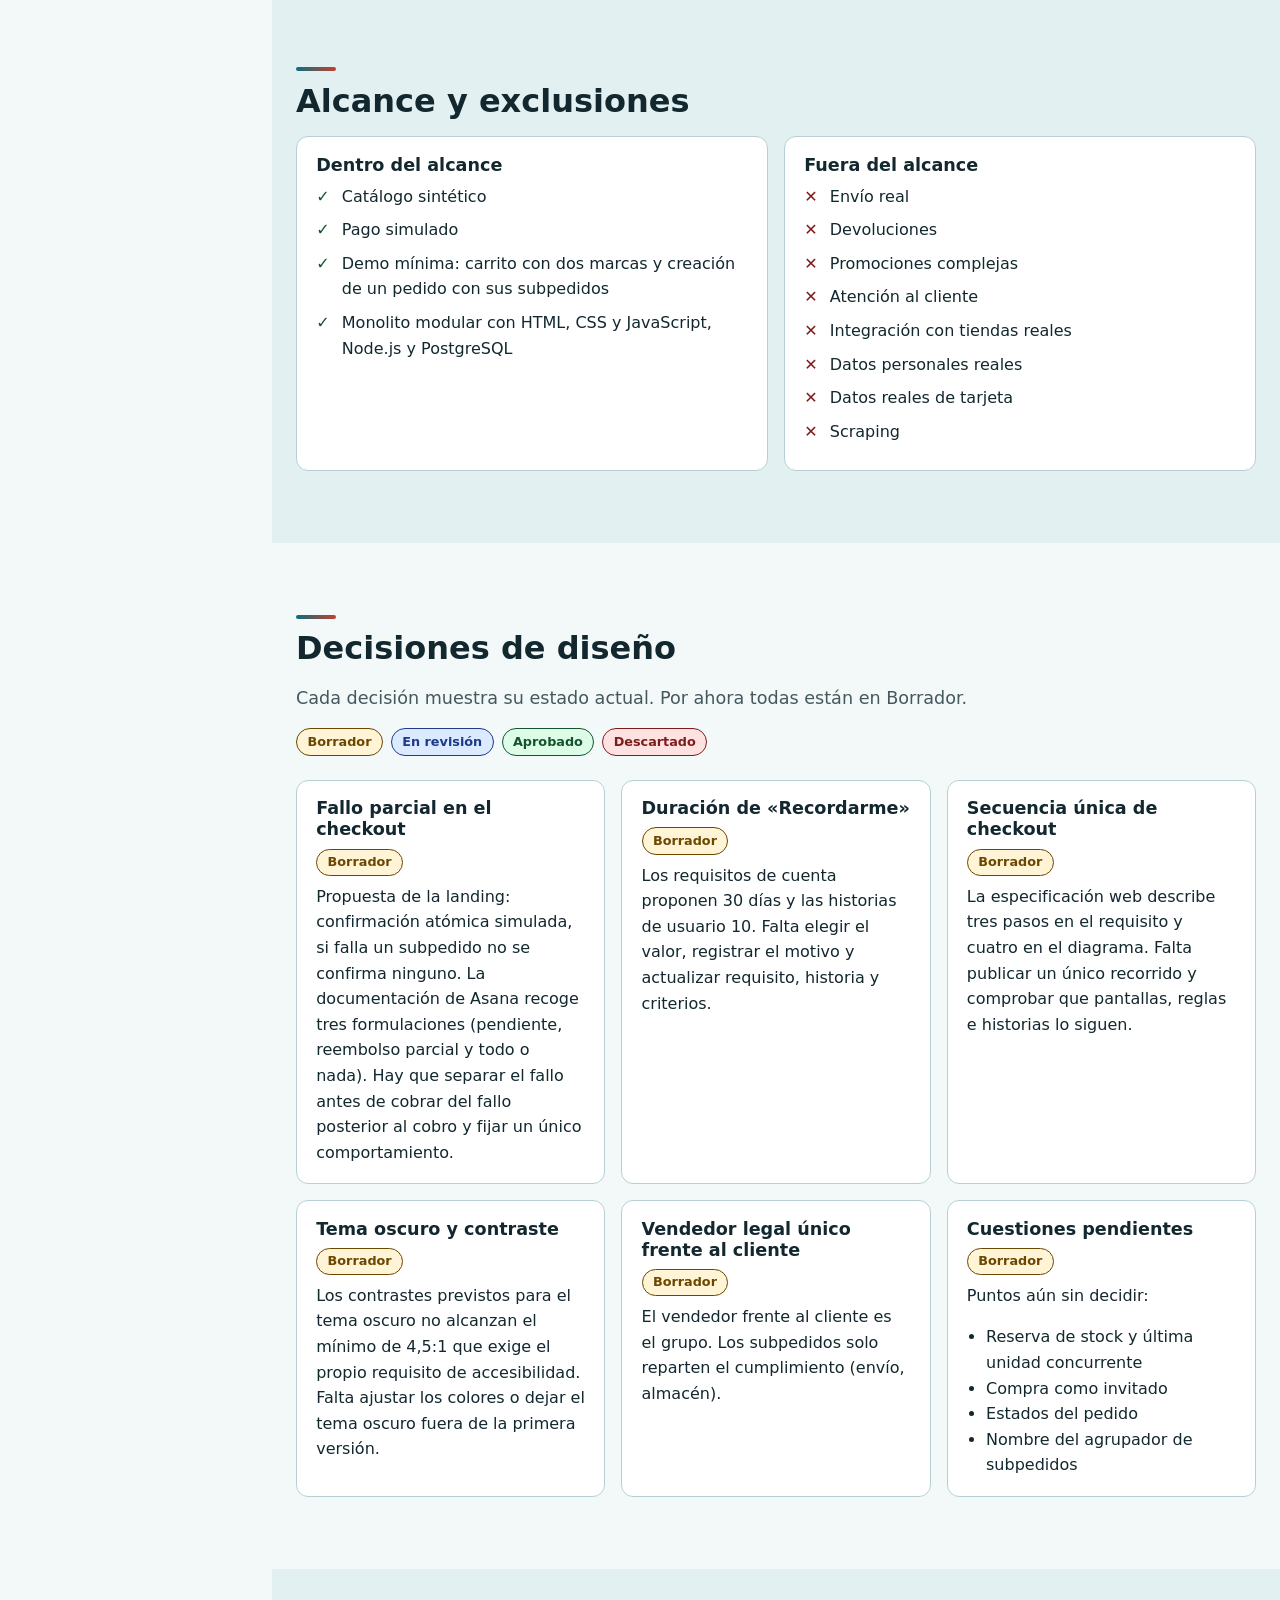
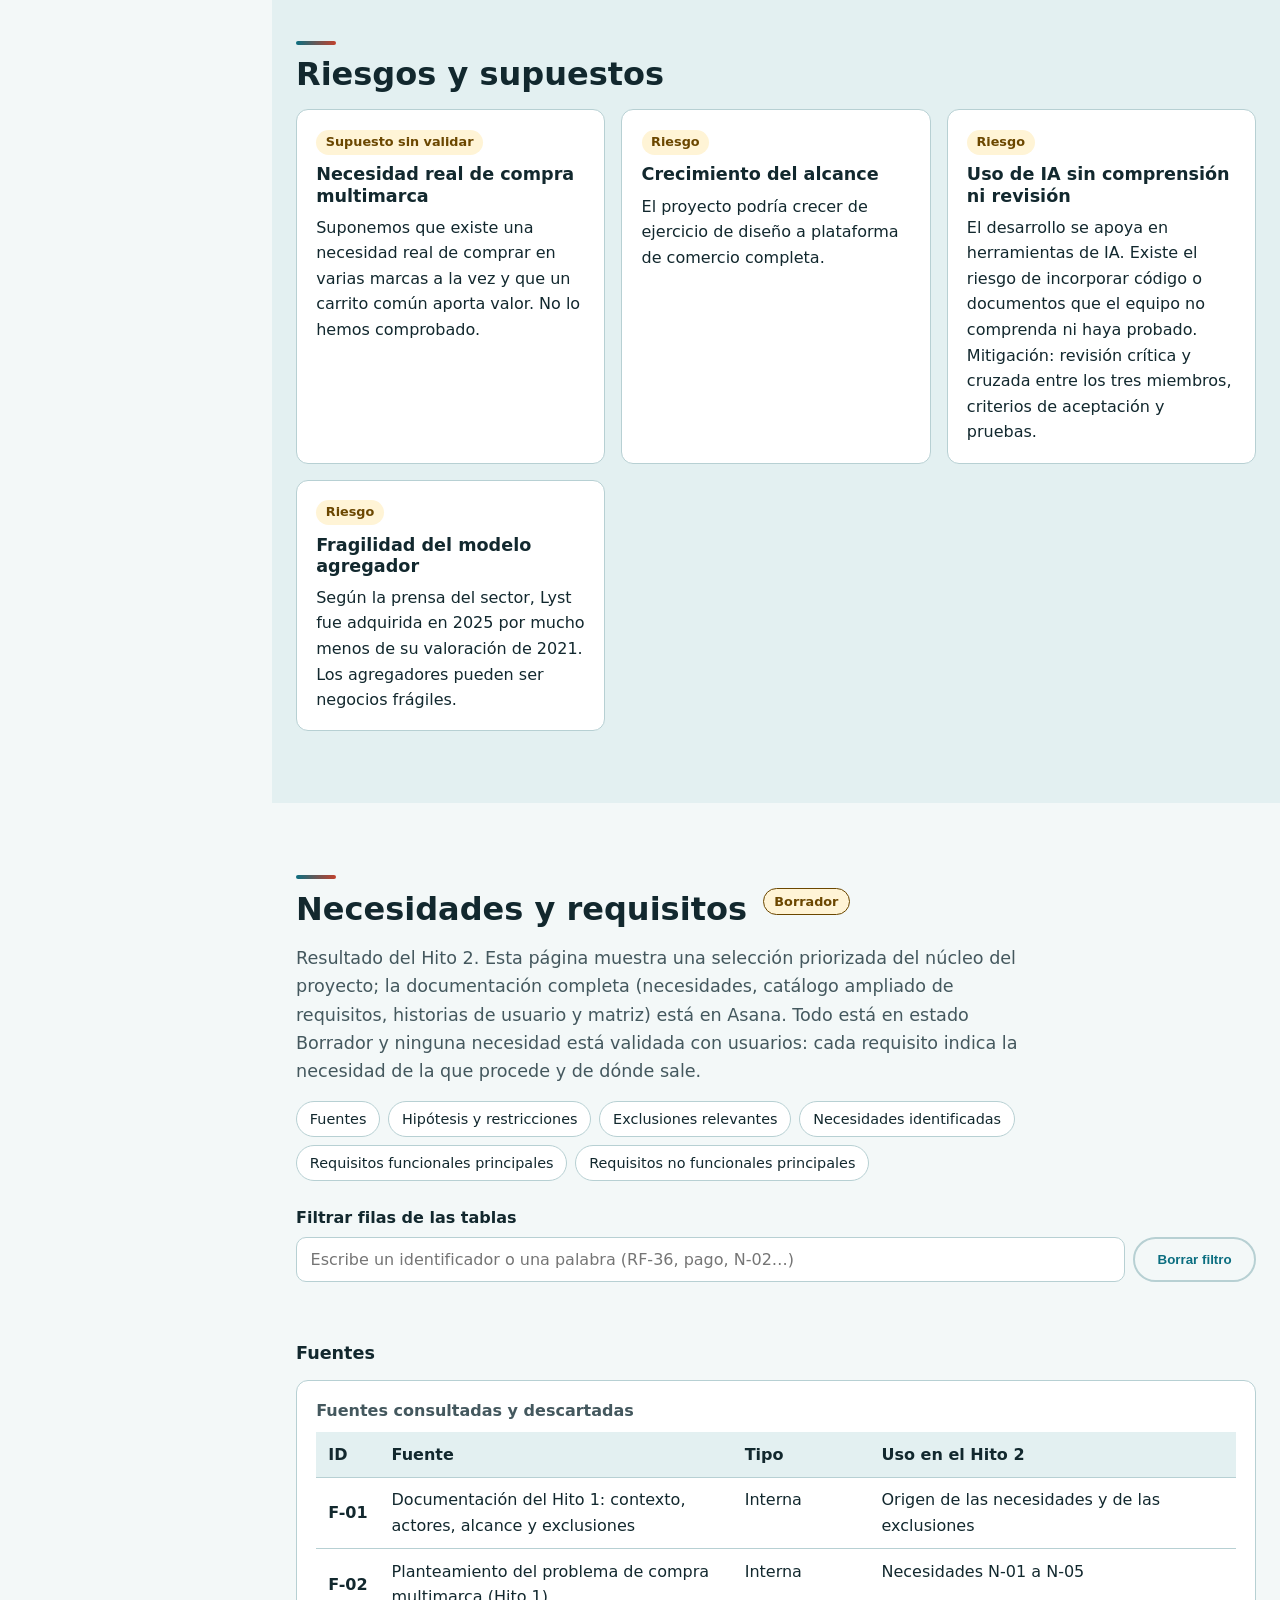
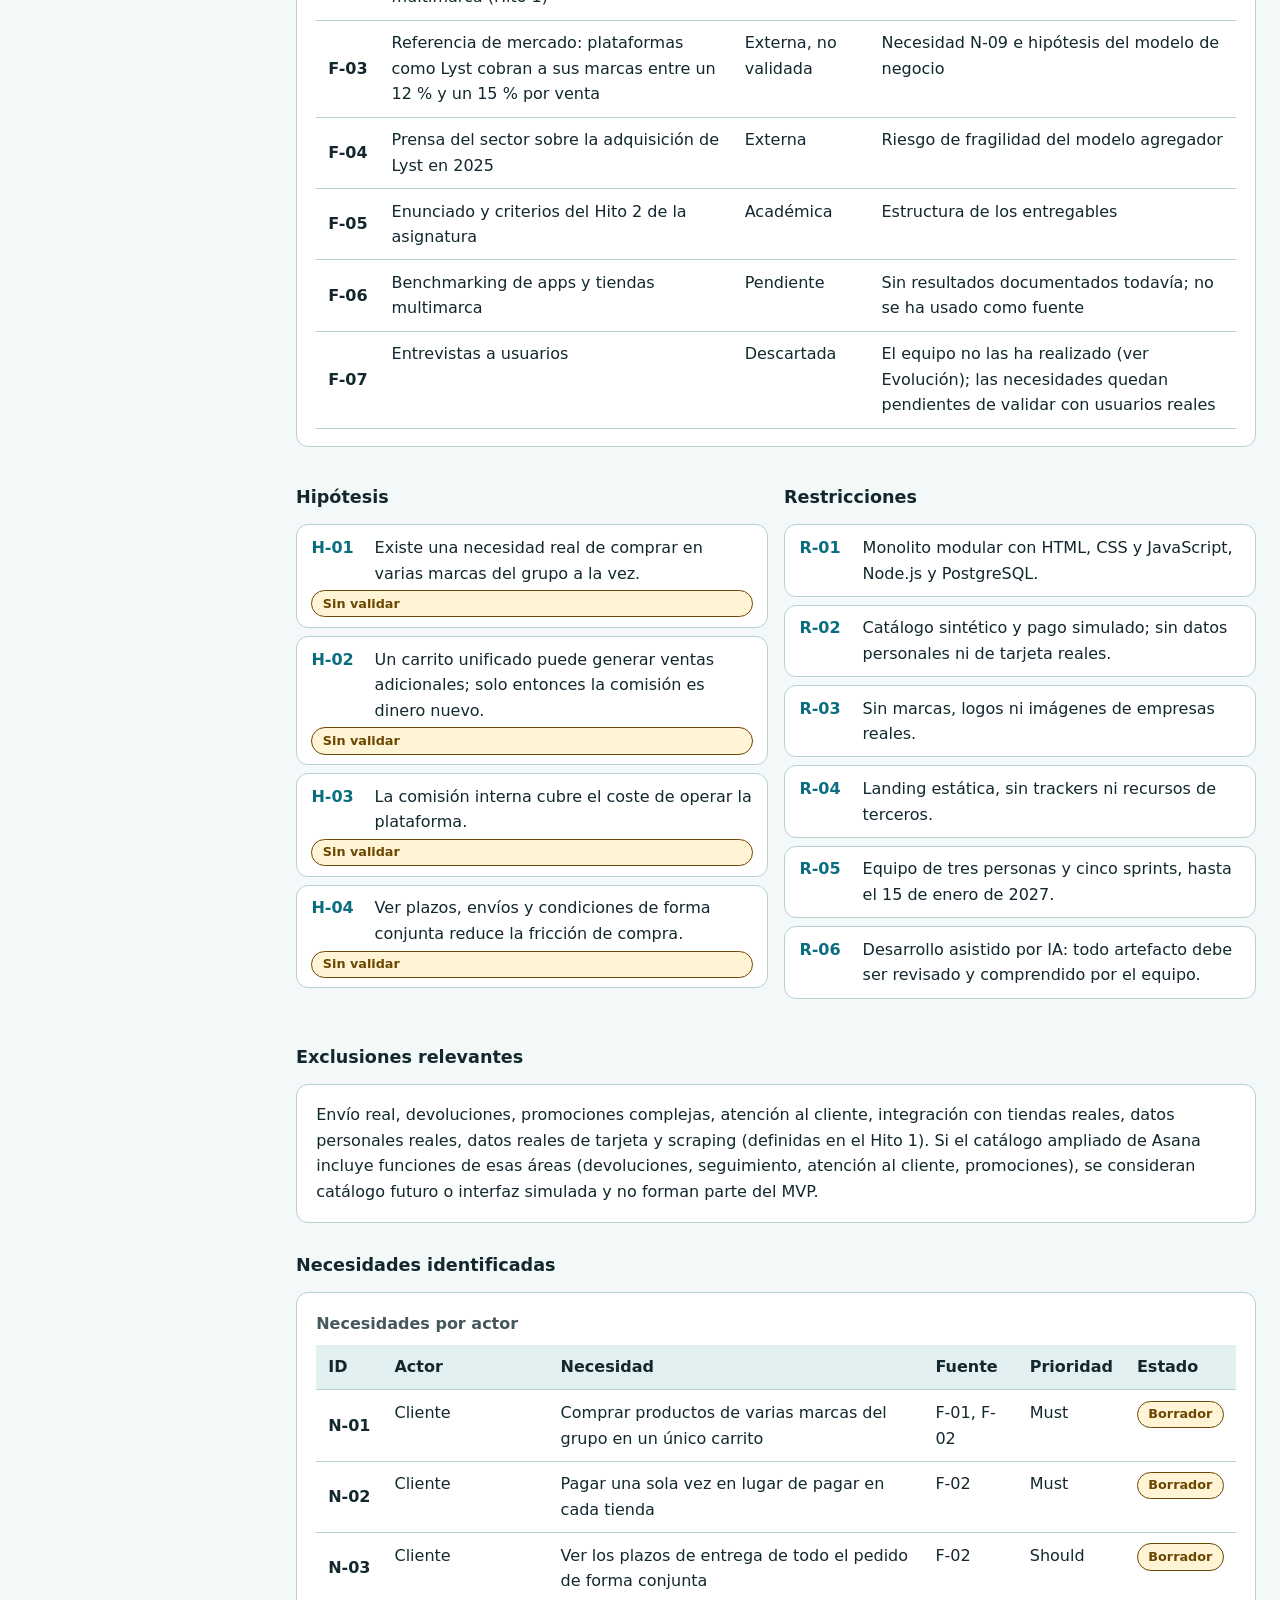
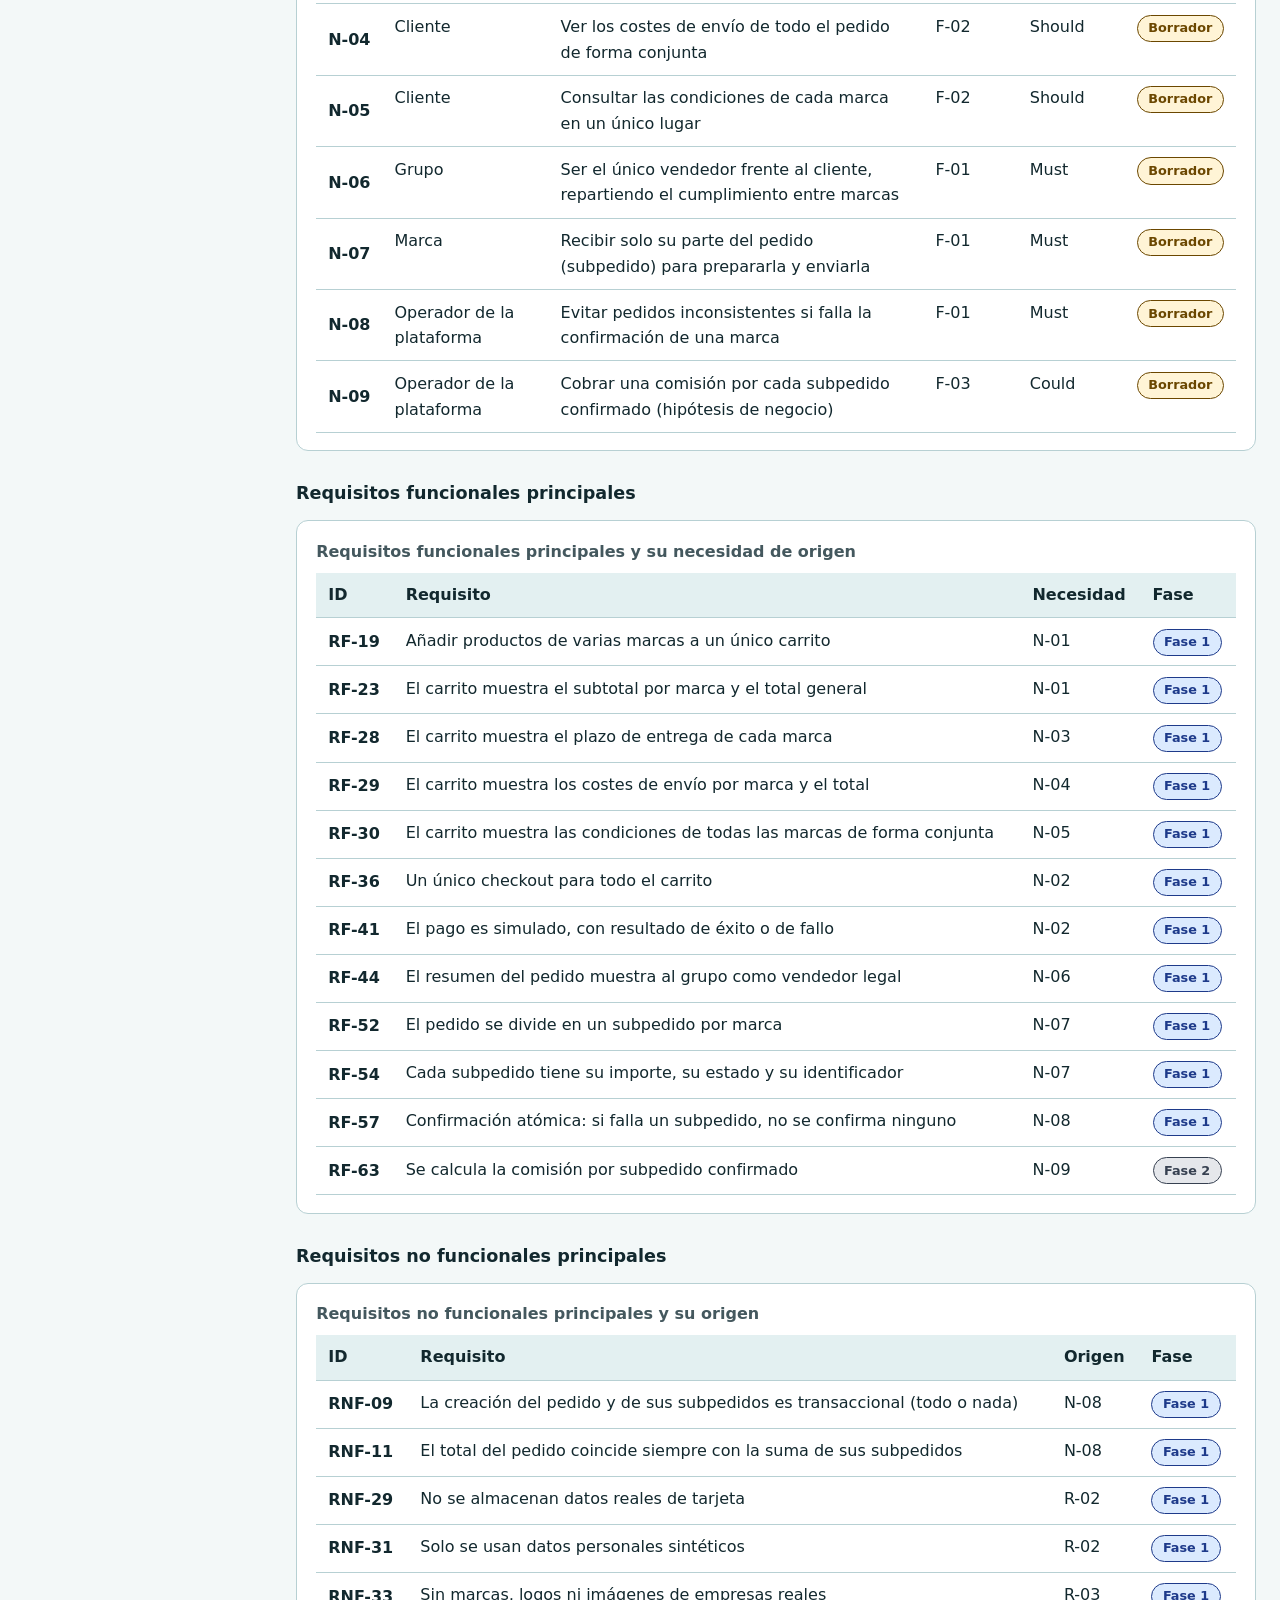
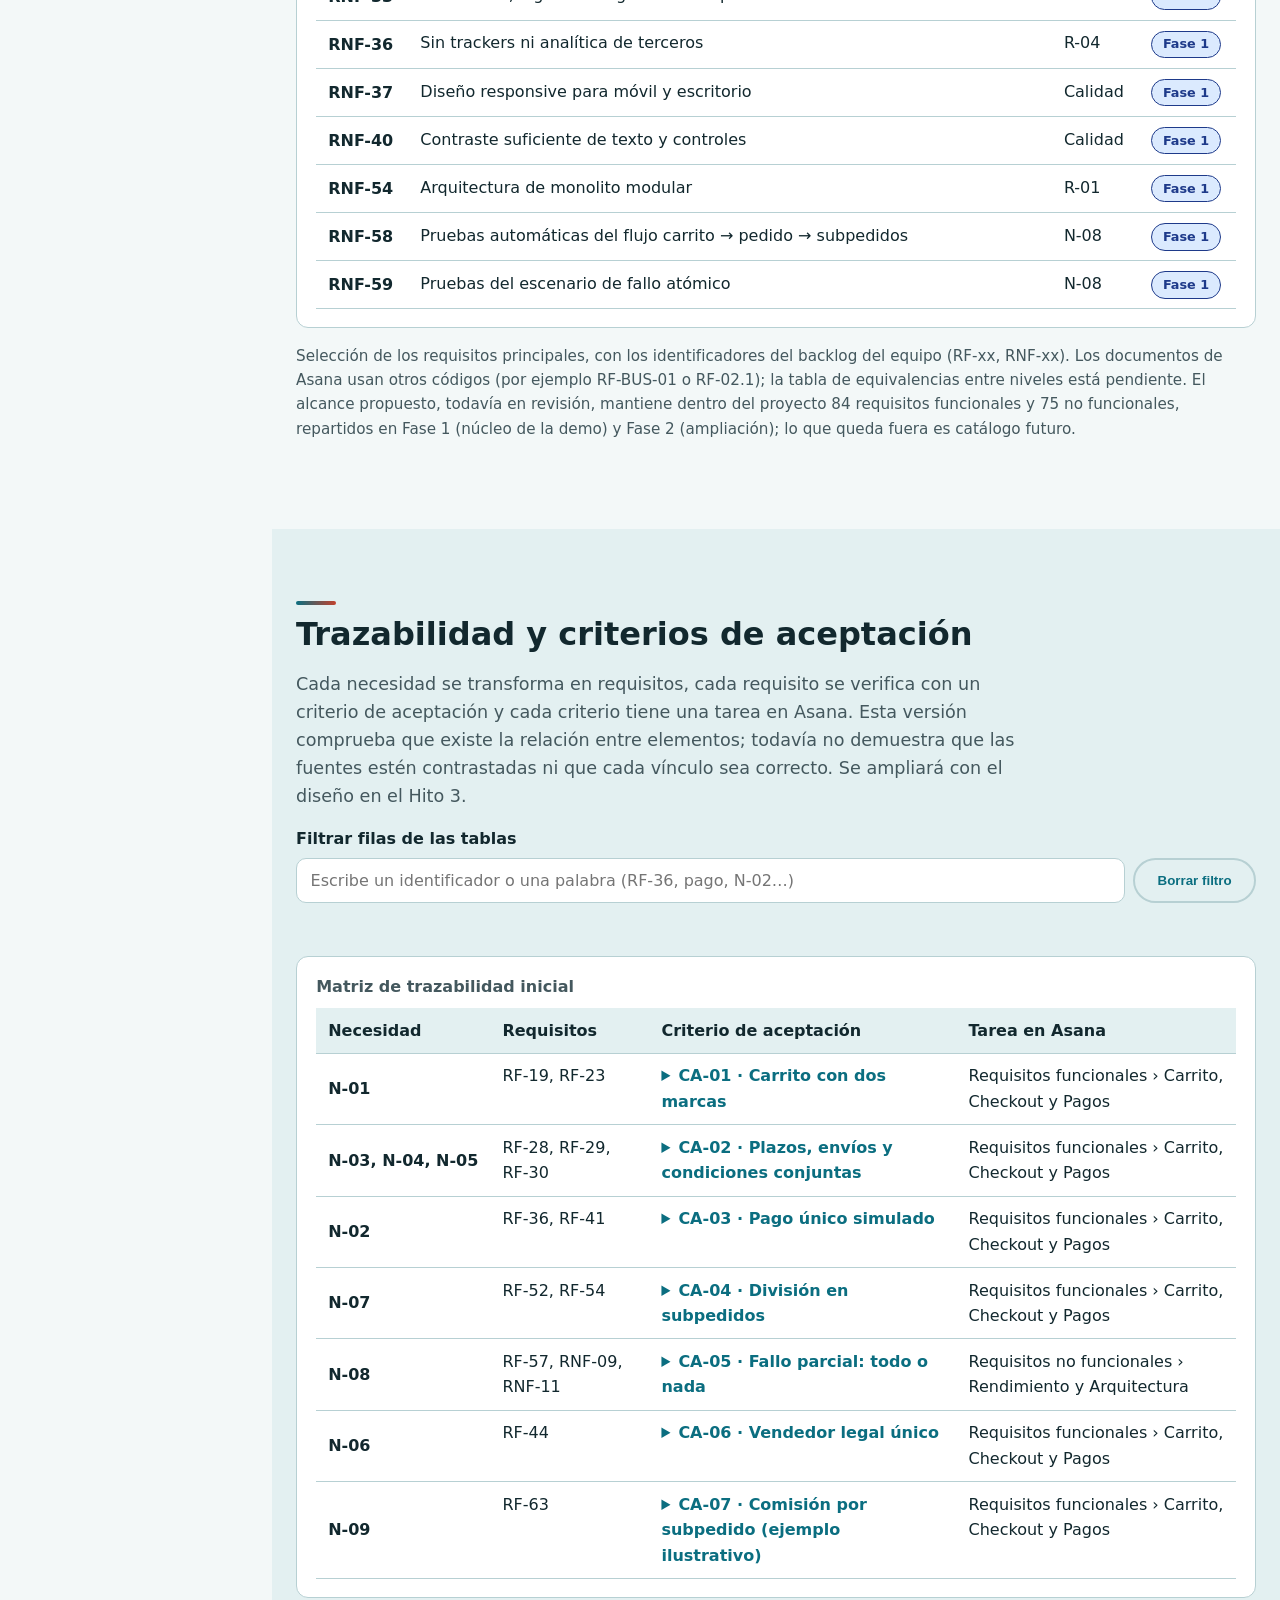
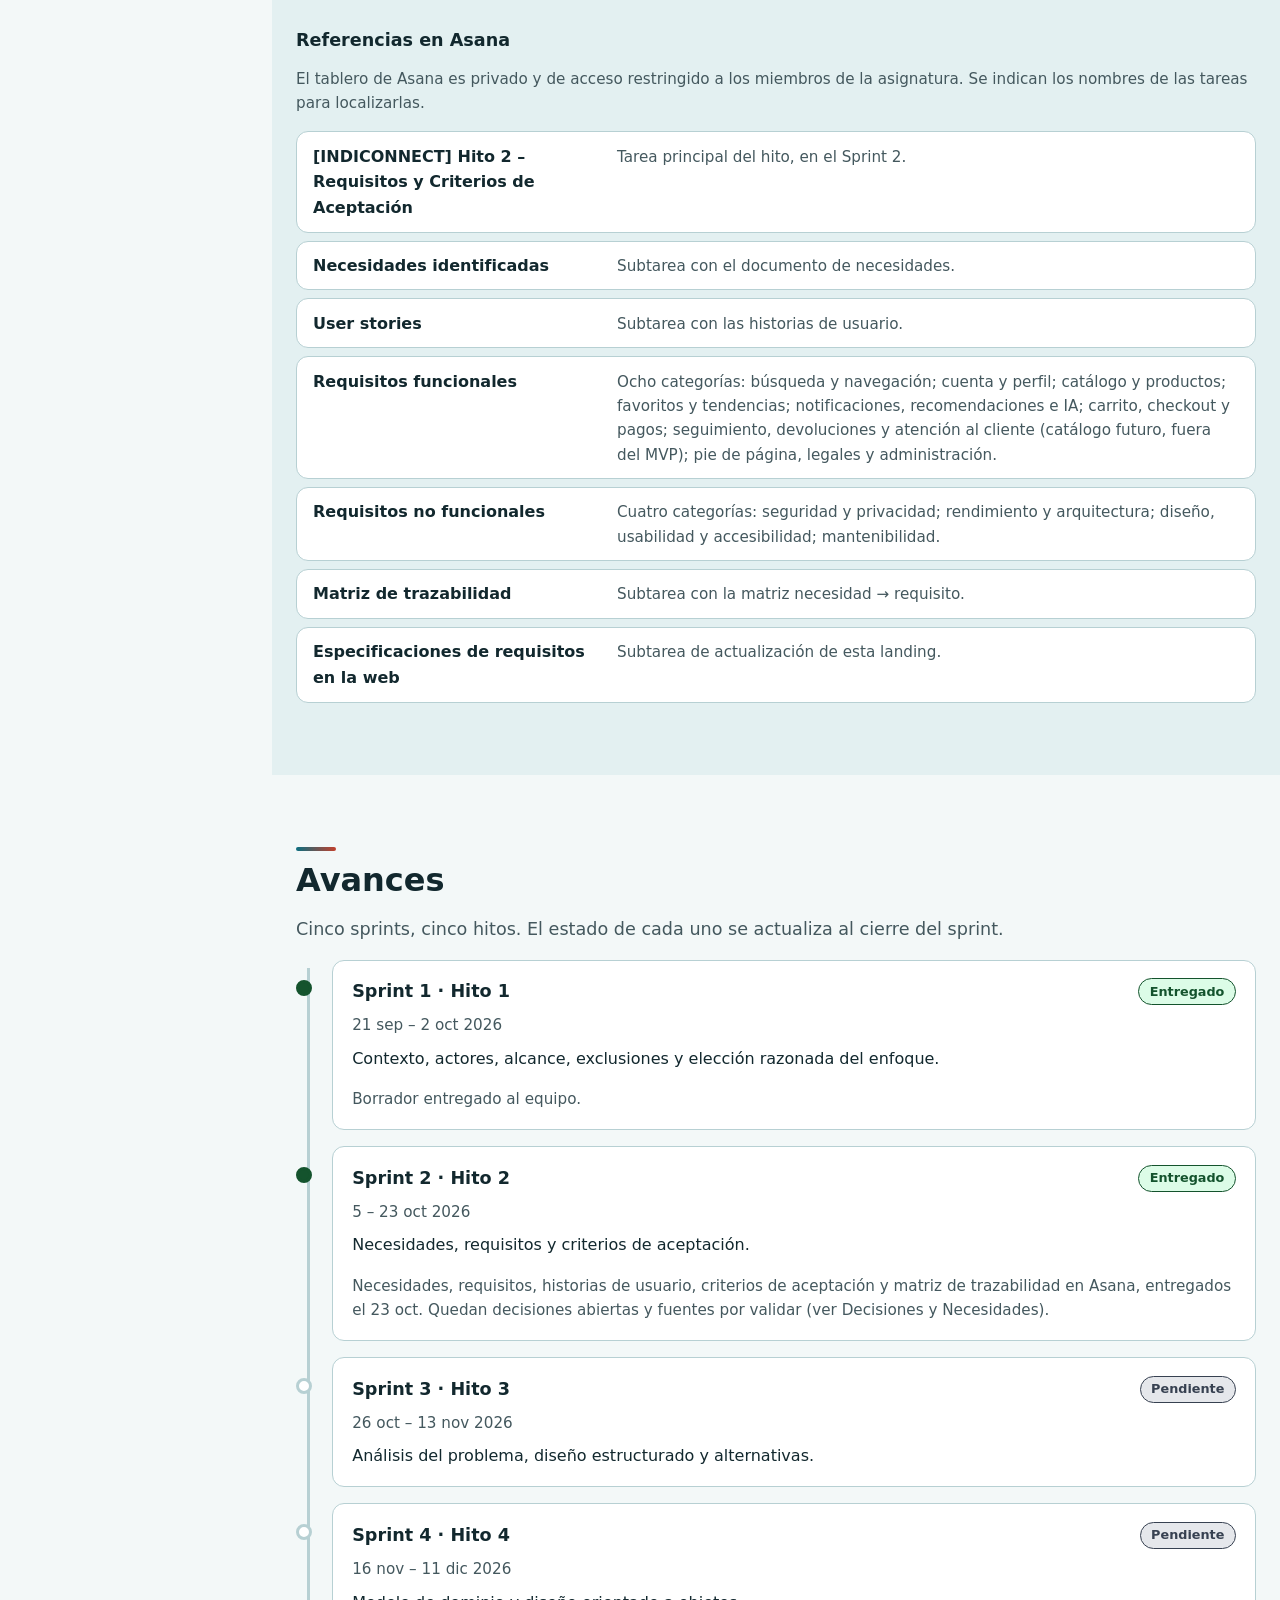
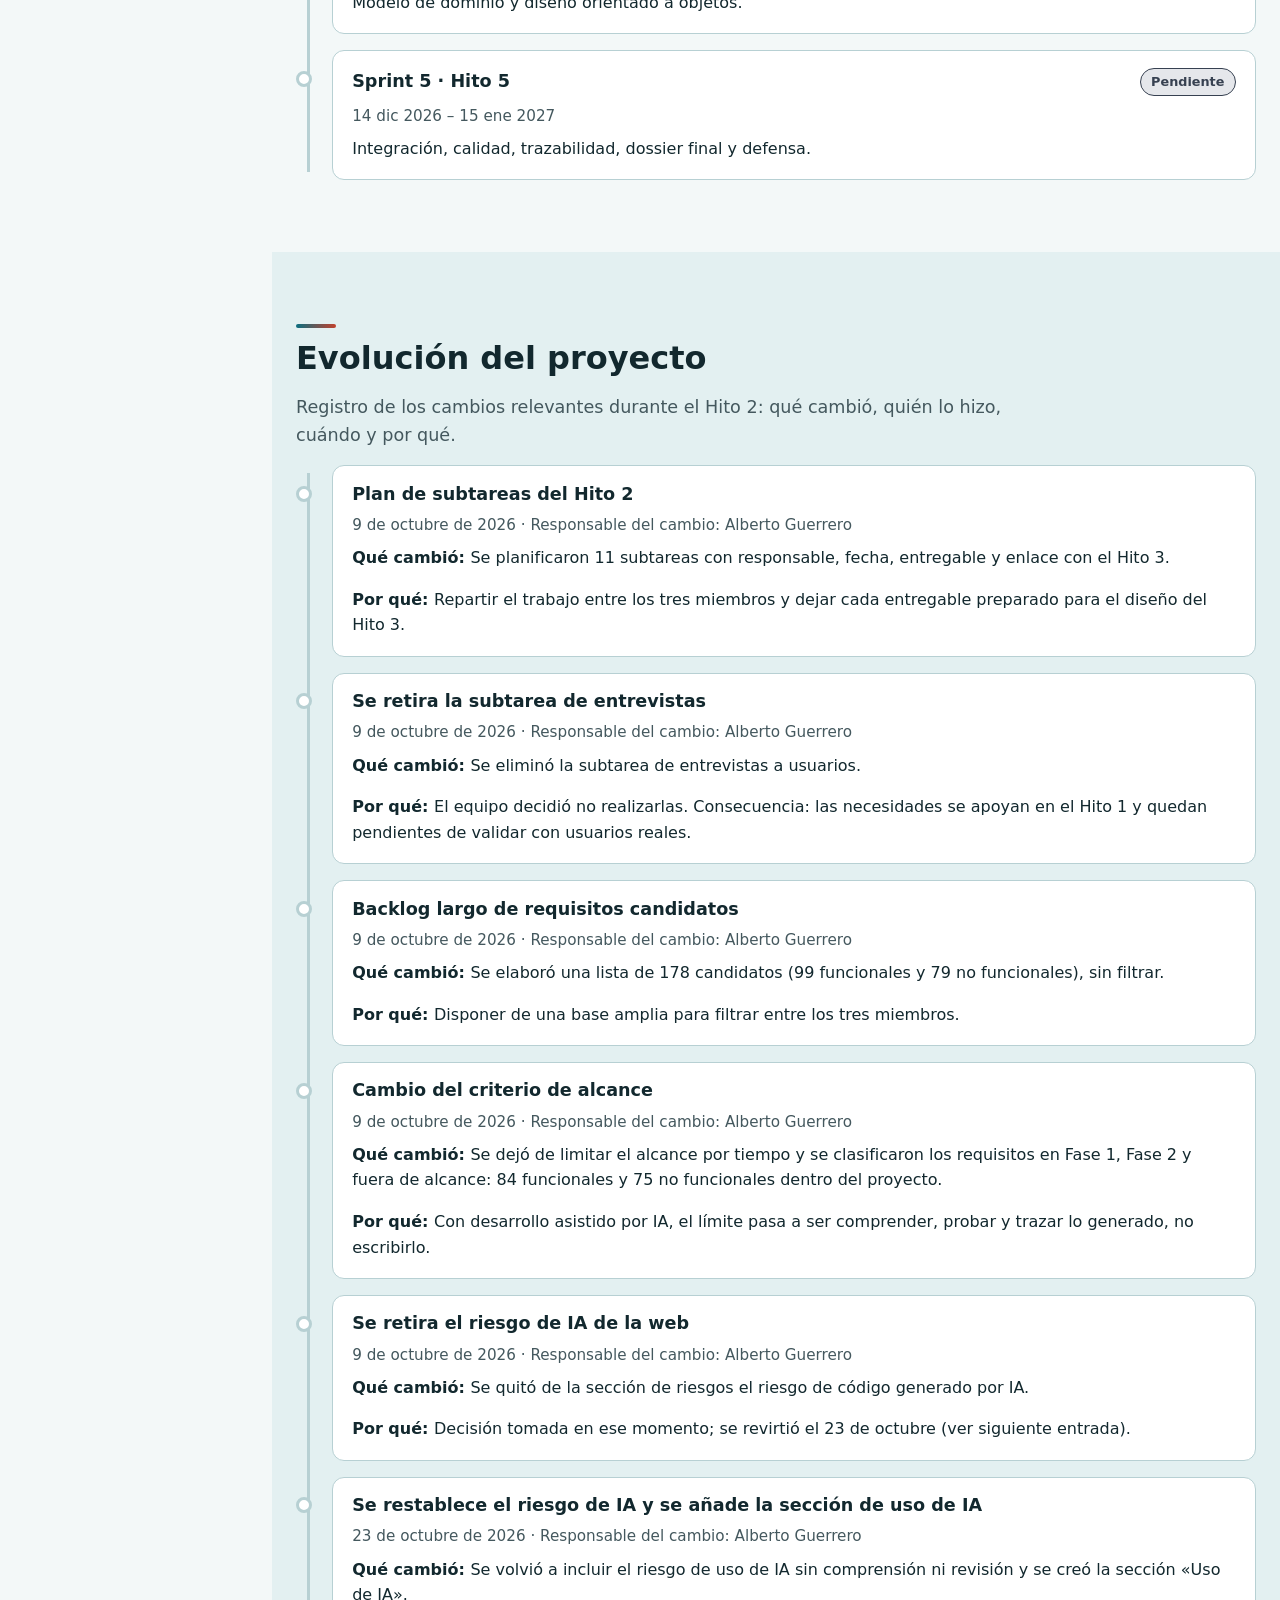
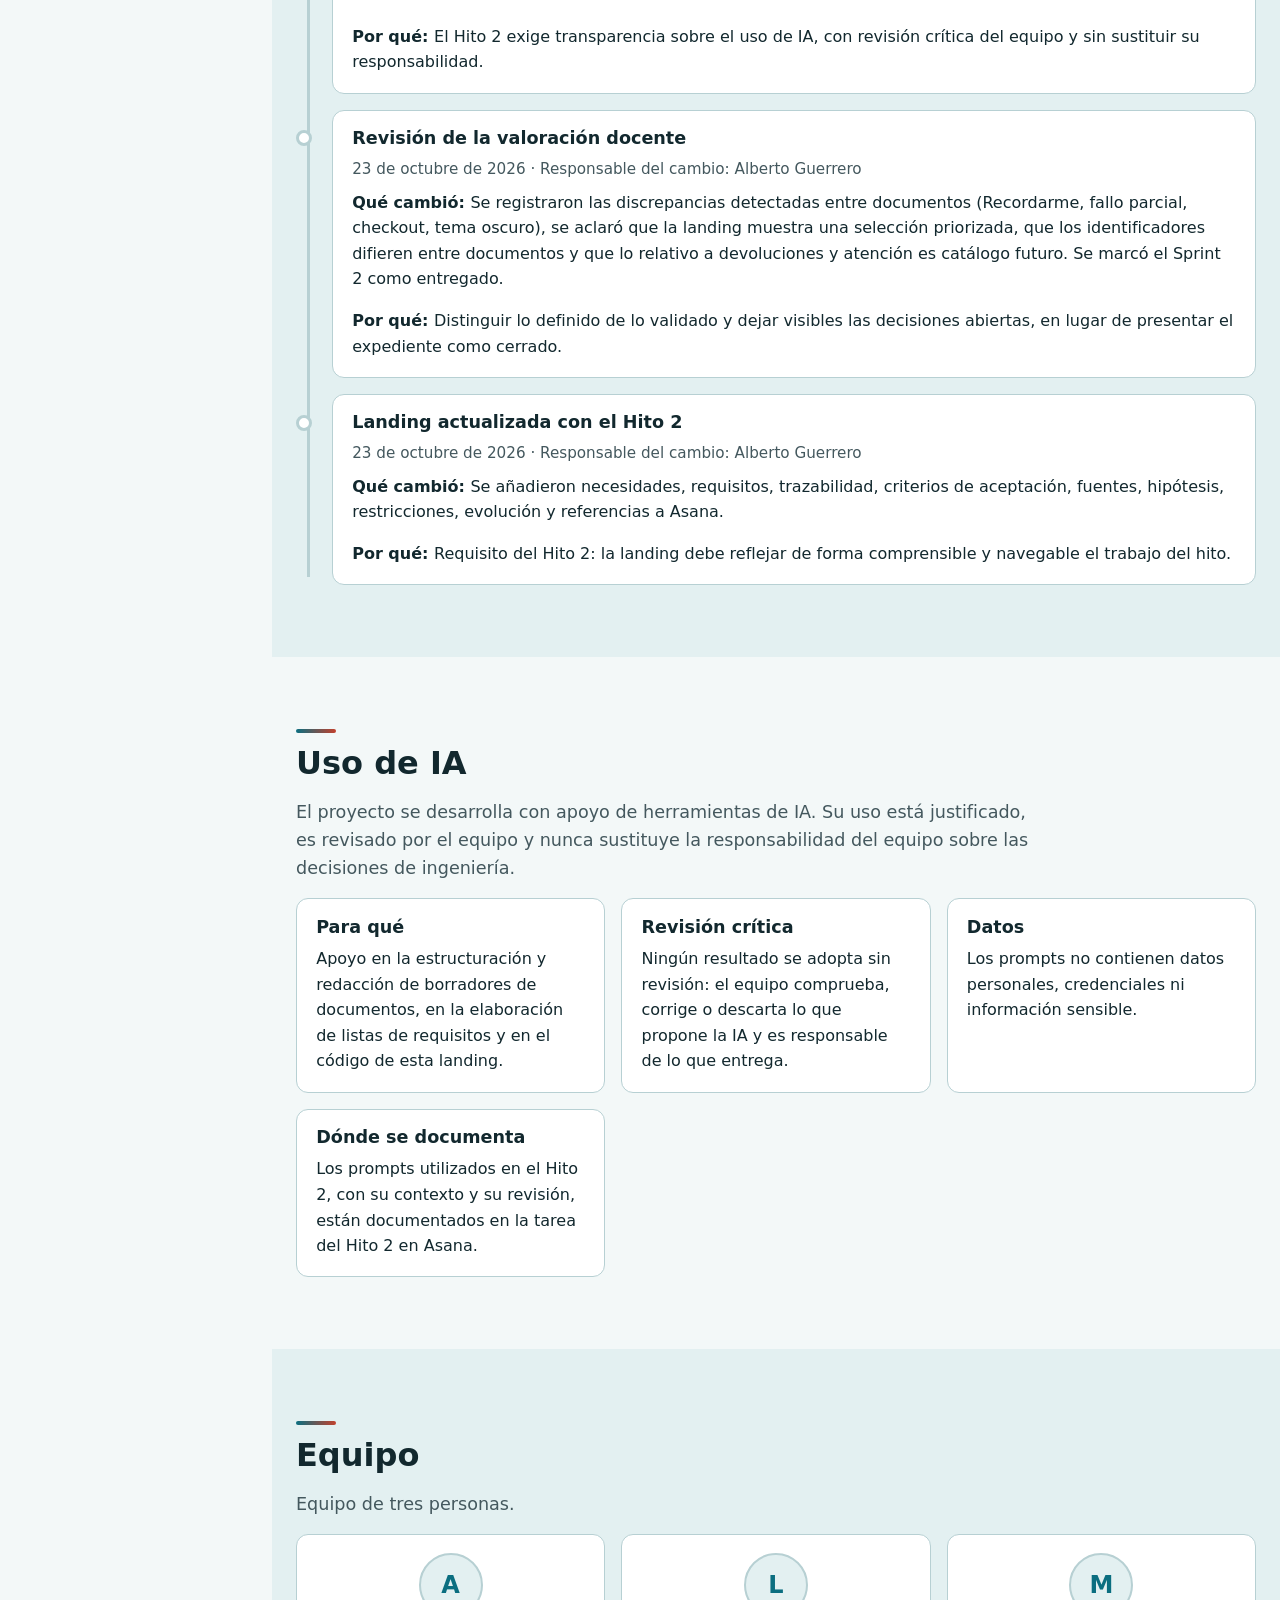
==== commit ba2f5e28: "feat: global documentation search dialog and back-to-top button" ====
--- a/index.html
+++ b/index.html
@@ -31,6 +31,7 @@
     <div class="container header-inner">
       <a class="brand" href="#inicio" id="brand-link"></a>
       <nav id="site-nav" aria-label="Secciones de la página"></nav>
+      <button type="button" class="theme-toggle" id="search-btn" aria-haspopup="dialog"></button>
       <button type="button" class="theme-toggle lang-toggle" id="lang-toggle"></button>
       <button type="button" class="theme-toggle" id="theme-toggle"></button>
     </div>
--- a/css/styles.css
+++ b/css/styles.css
@@ -443,3 +443,21 @@
 .filter-input { flex: 1 1 18rem; min-height: 2.75rem; padding: .5rem .85rem; font: inherit; color: var(--text); background: var(--surface); border: 1px solid var(--border); border-radius: 10px; }
 .filter-status { min-height: 1.4rem; margin: .4rem 0 0; color: var(--muted); font-size: .9rem; }
 tr[hidden] { display: none; }
+
+/* ===== Buscador global y volver arriba ===== */
+.sr-only { position: absolute; width: 1px; height: 1px; overflow: hidden; clip: rect(0 0 0 0); white-space: nowrap; }
+.search-dialog { width: min(42rem, 92vw); max-height: 80vh; padding: 1.25rem; color: var(--text); background: var(--surface); border: 1px solid var(--border); border-radius: 14px; box-shadow: 0 30px 60px -20px rgba(0, 0, 0, .5); margin: 8vh auto auto; overflow: auto; }
+.search-dialog::backdrop { background: rgba(8, 24, 28, .55); }
+.search-head { display: flex; align-items: center; justify-content: space-between; gap: 1rem; margin-bottom: .75rem; }
+.search-head h2 { margin: 0; font-size: 1.25rem; }
+.search-dialog .filter-input { width: 100%; }
+.search-results { display: grid; gap: .4rem; margin: .5rem 0 0; padding: 0; list-style: none; }
+.search-item { display: grid; gap: .15rem; width: 100%; text-align: left; font: inherit; color: var(--text); background: var(--surface-2); border: 1px solid transparent; border-radius: 10px; padding: .6rem .8rem; cursor: pointer; }
+.search-item:hover, .search-item:focus-visible { border-color: var(--primary); }
+.search-sec { font-size: .75rem; font-weight: 800; letter-spacing: .05em; text-transform: uppercase; color: var(--primary); }
+.search-txt { font-size: .93rem; color: var(--text); }
+.search-hint { margin: .9rem 0 0; font-size: .85rem; color: var(--muted); }
+.search-hit { outline: 3px solid var(--accent); outline-offset: 4px; border-radius: 6px; background: color-mix(in srgb, var(--accent) 14%, transparent); transition: background .3s; }
+.to-top { position: fixed; right: 1rem; bottom: 1rem; z-index: 40; width: 2.9rem; height: 2.9rem; border-radius: 50%; border: 1px solid var(--border); background: var(--primary); color: var(--on-primary); font-size: 1.3rem; font-weight: 800; cursor: pointer; box-shadow: 0 10px 24px -10px rgba(0, 0, 0, .5); }
+.to-top[hidden] { display: none; }
+.to-top:hover { filter: brightness(1.1); }
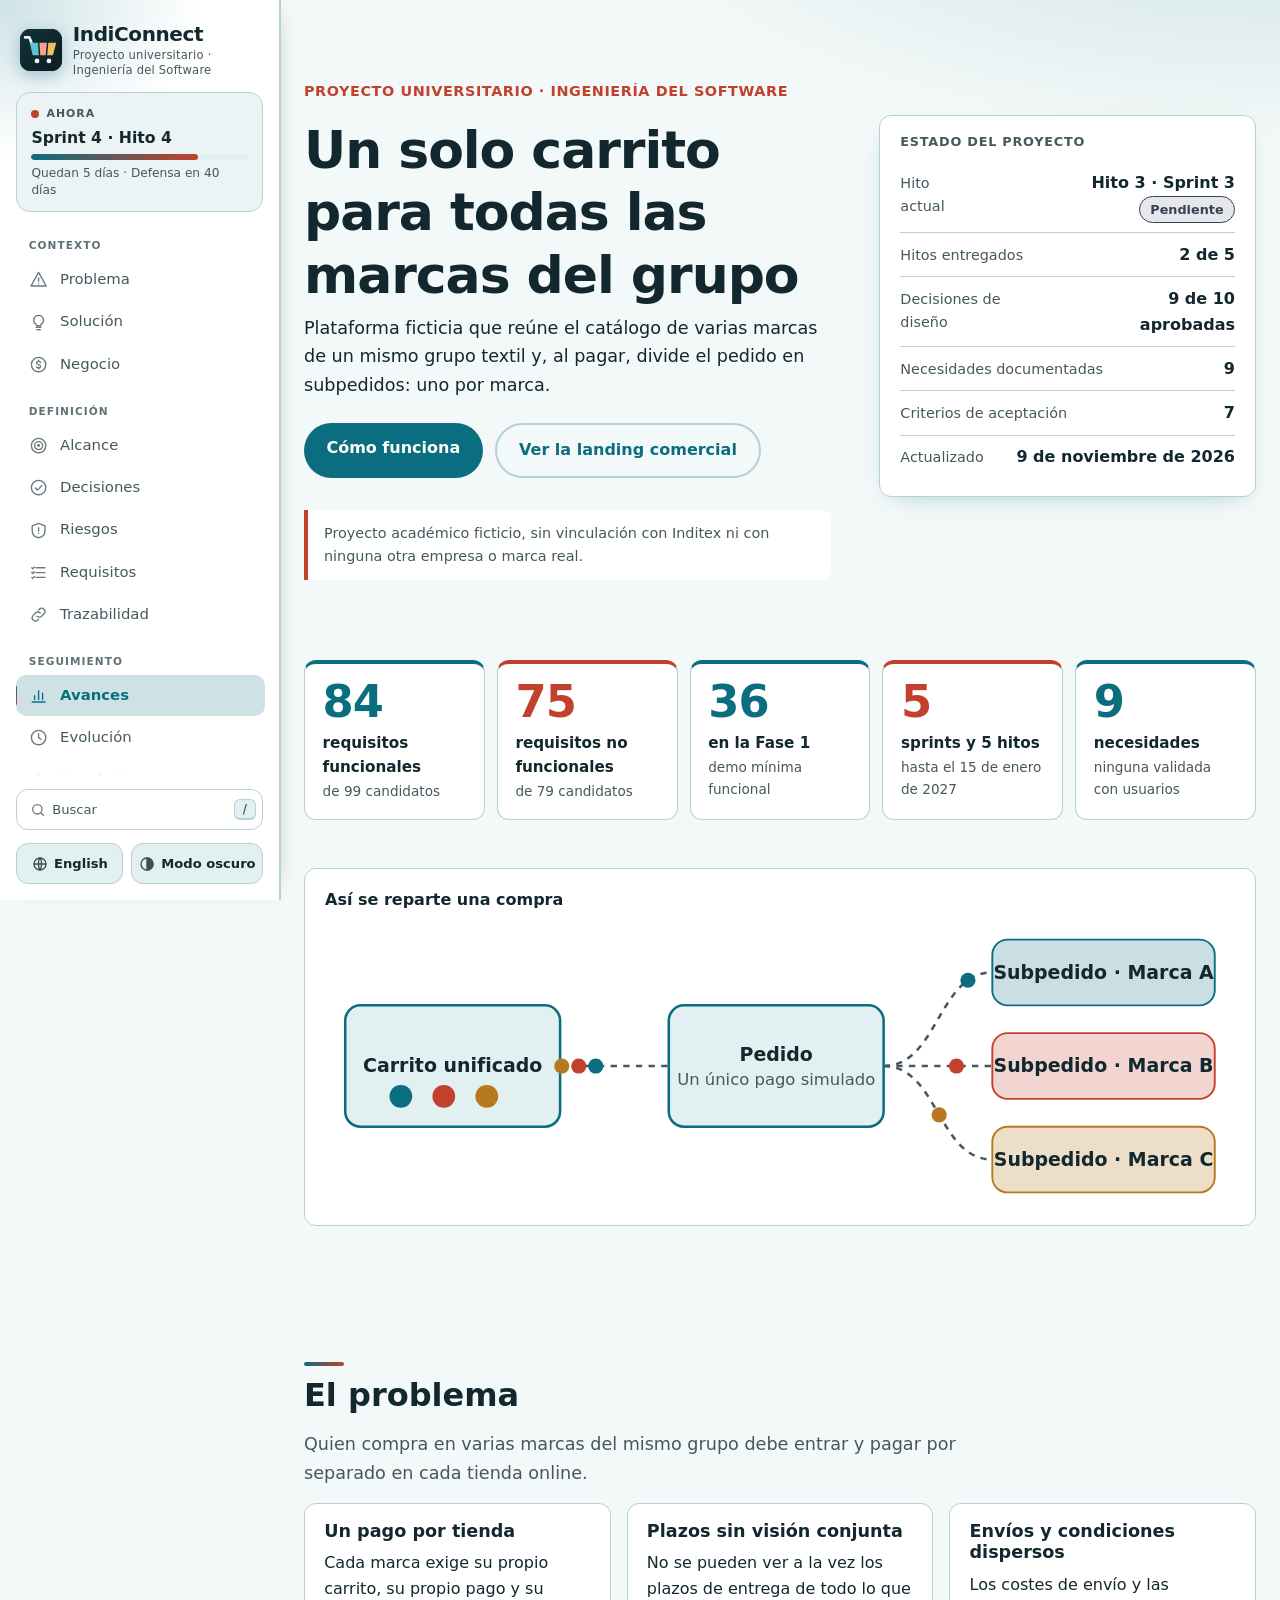
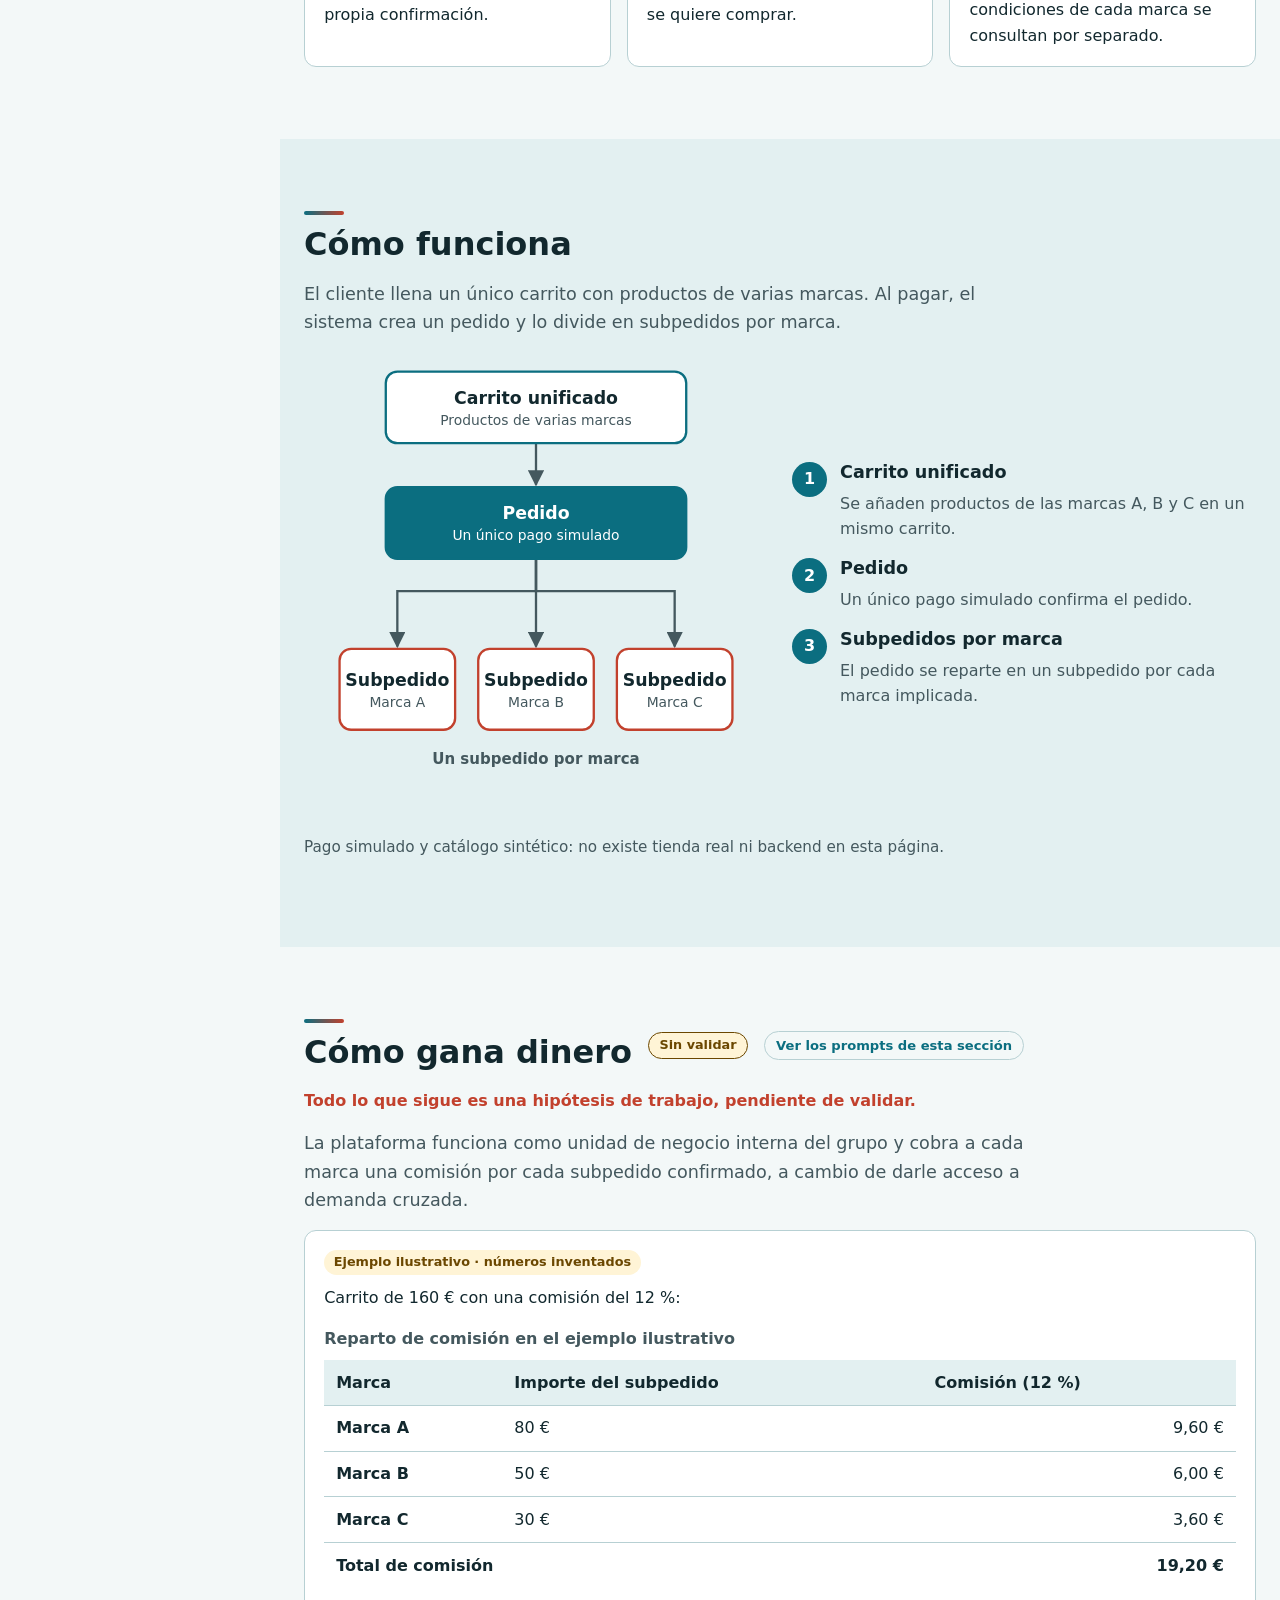
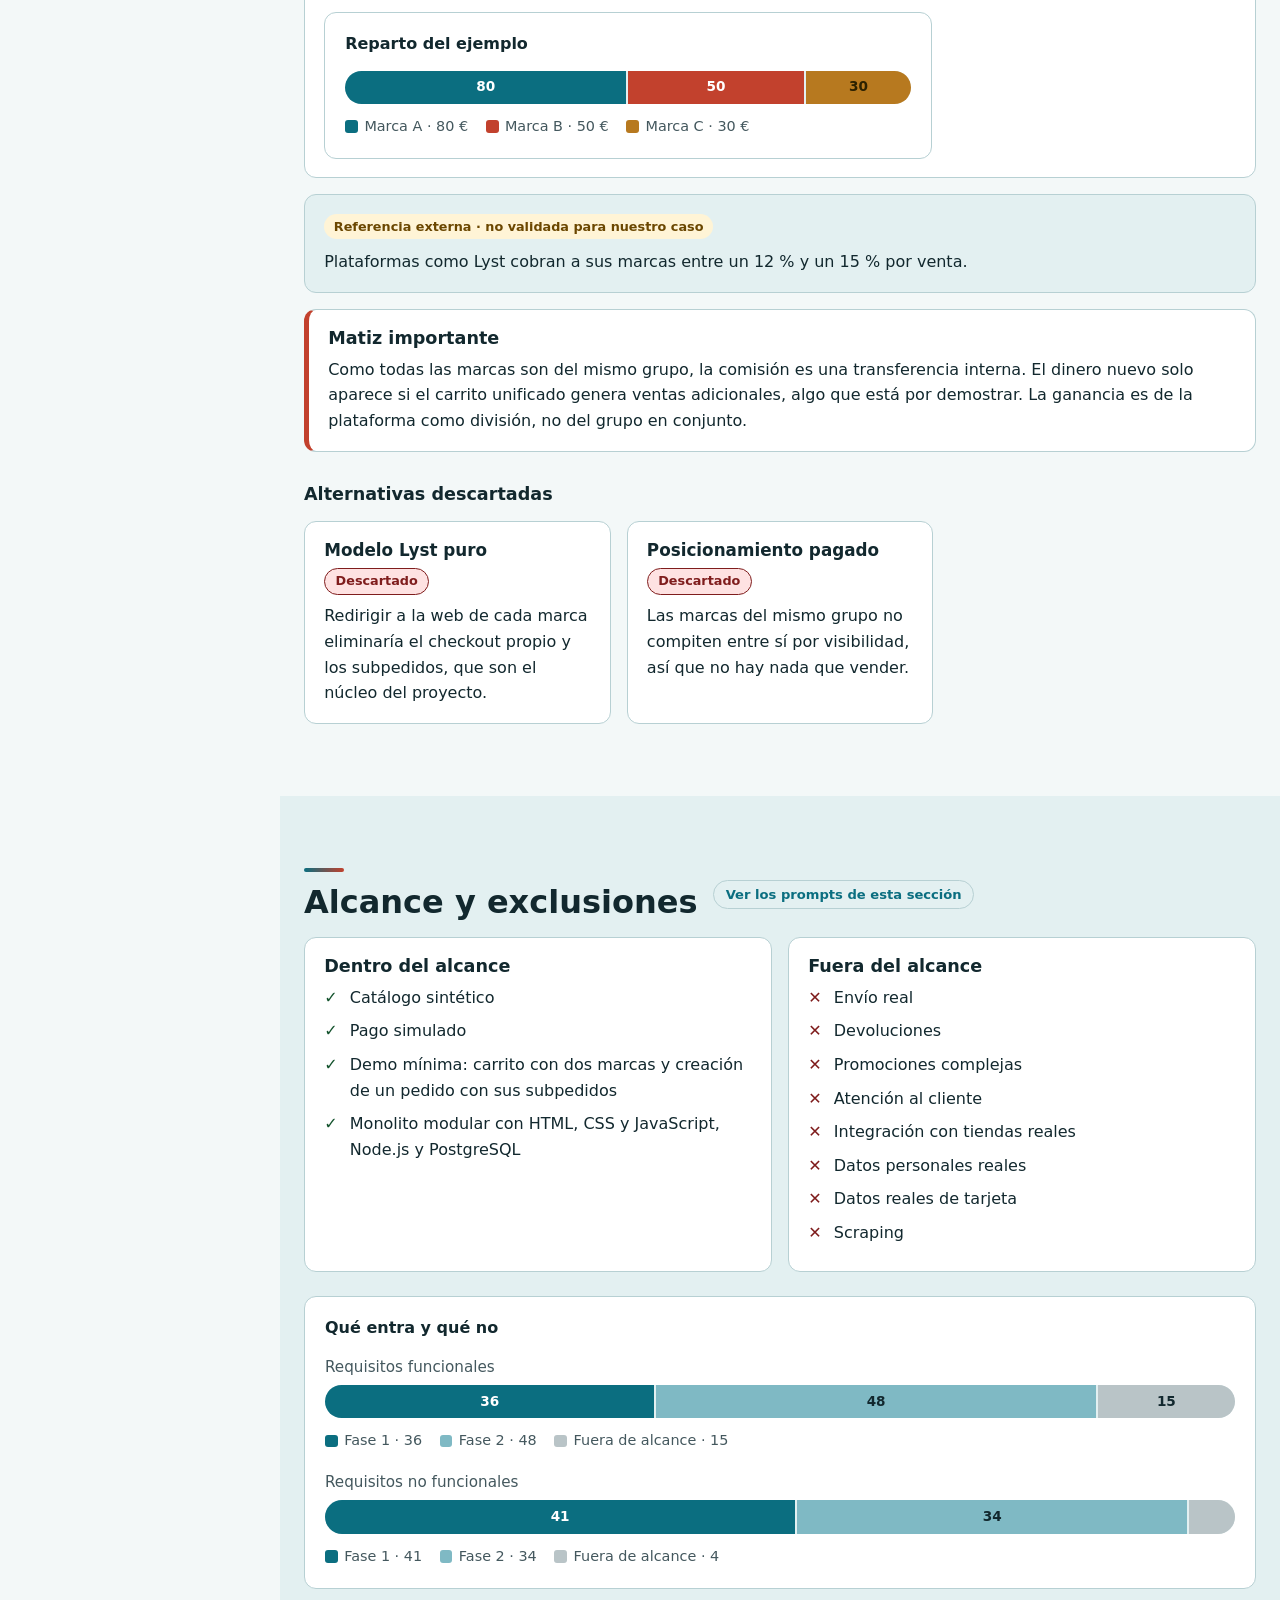
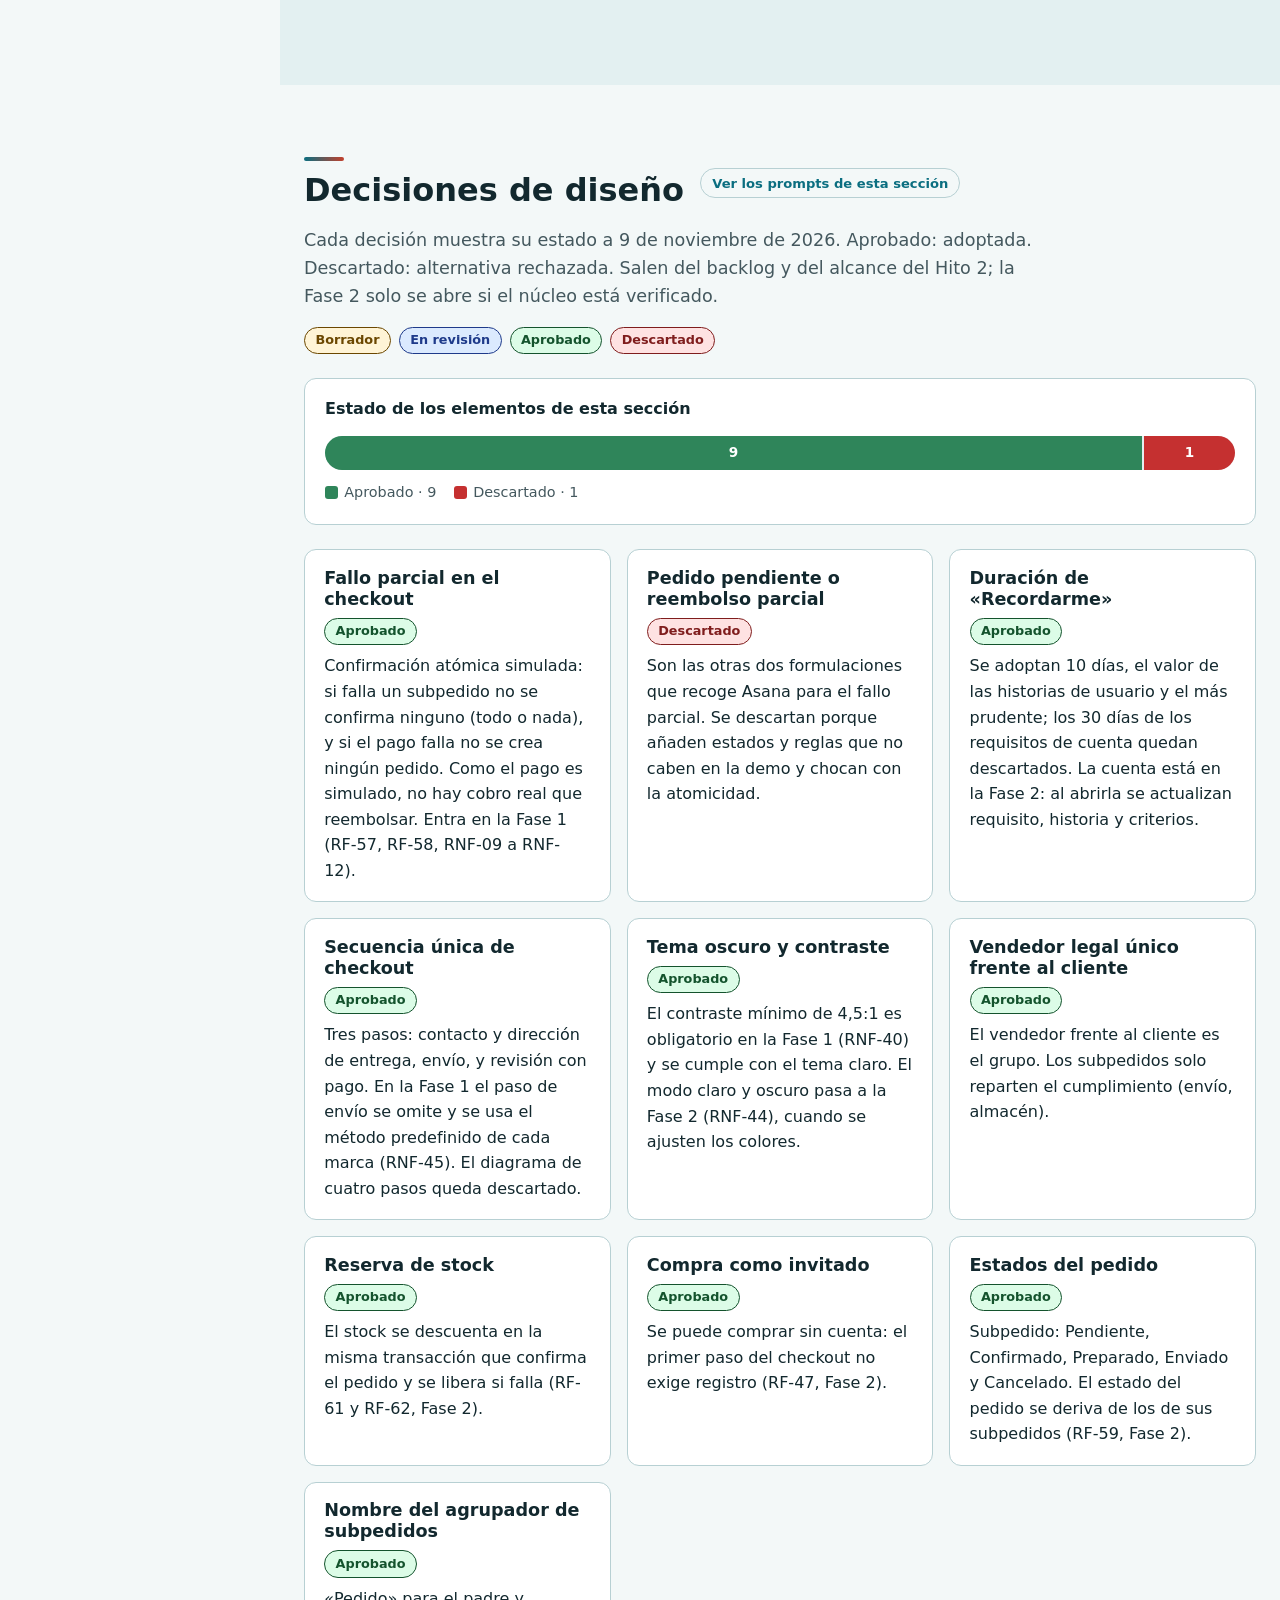
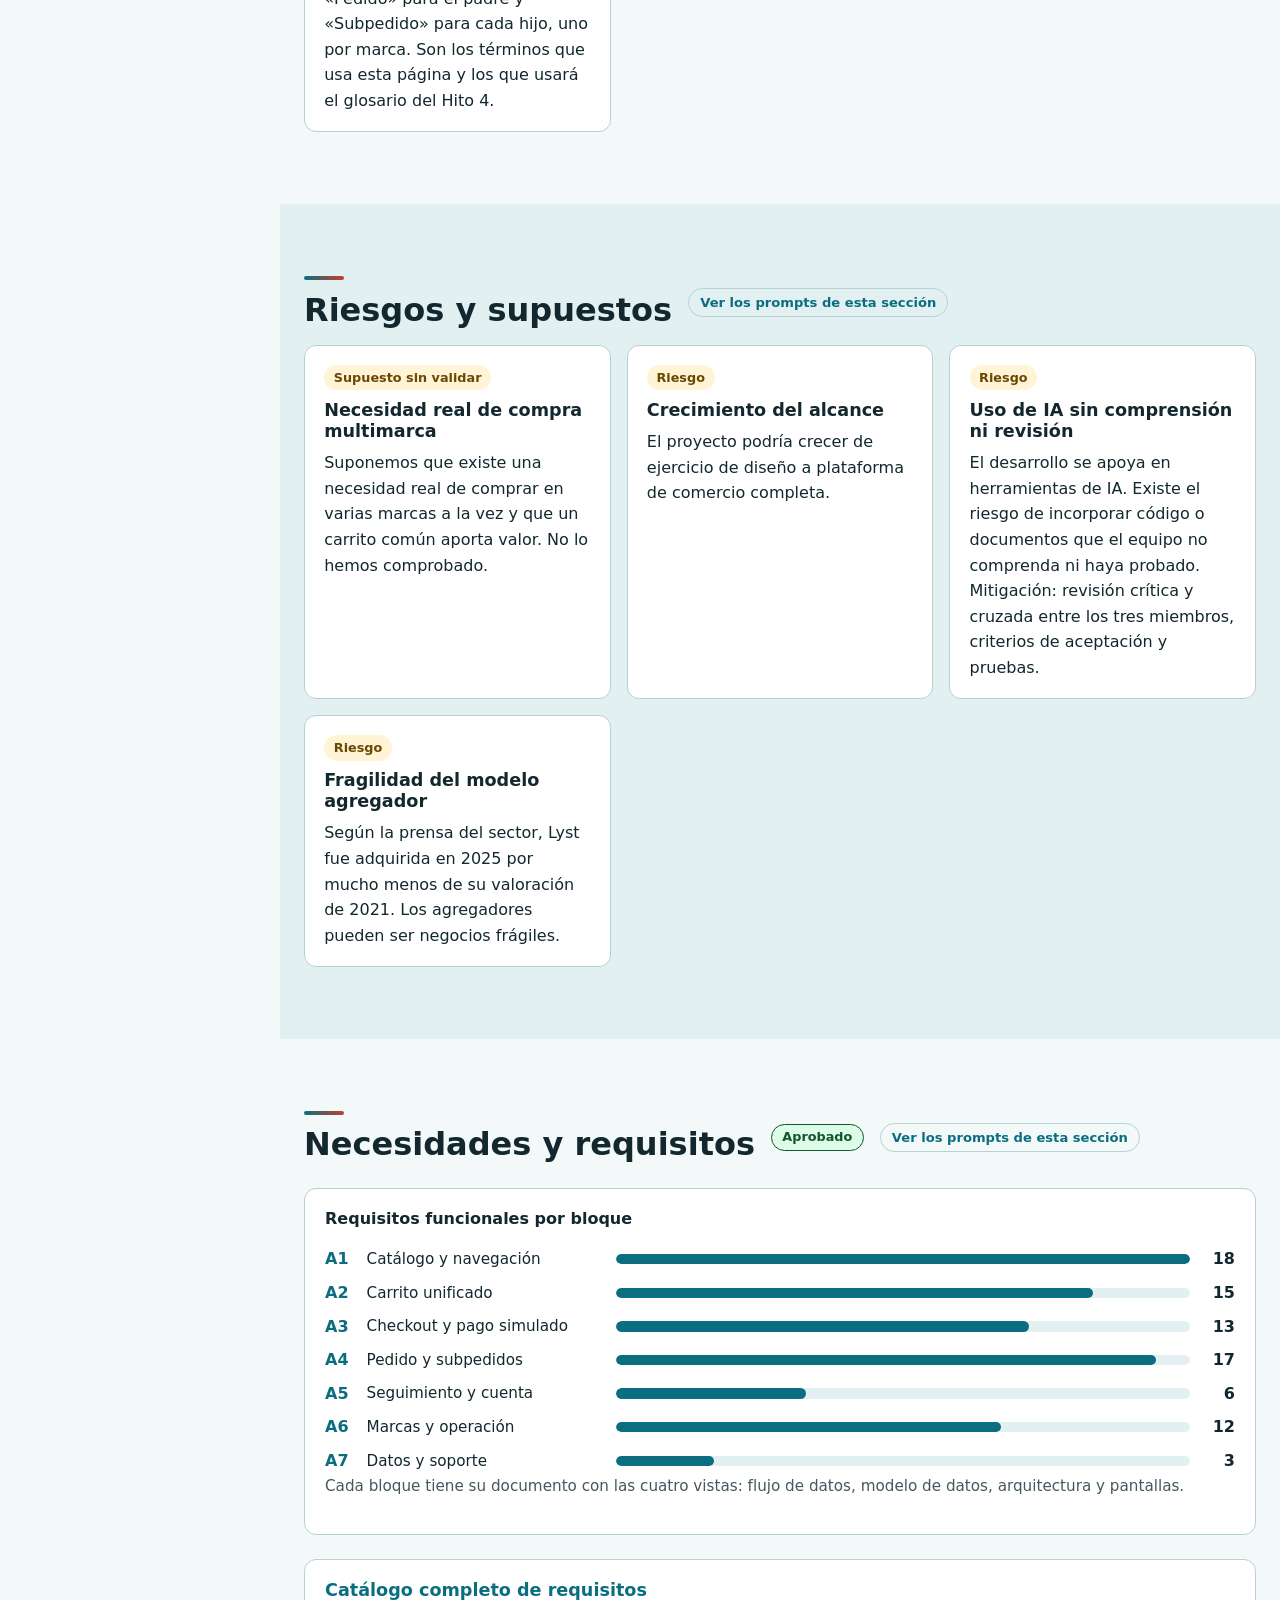
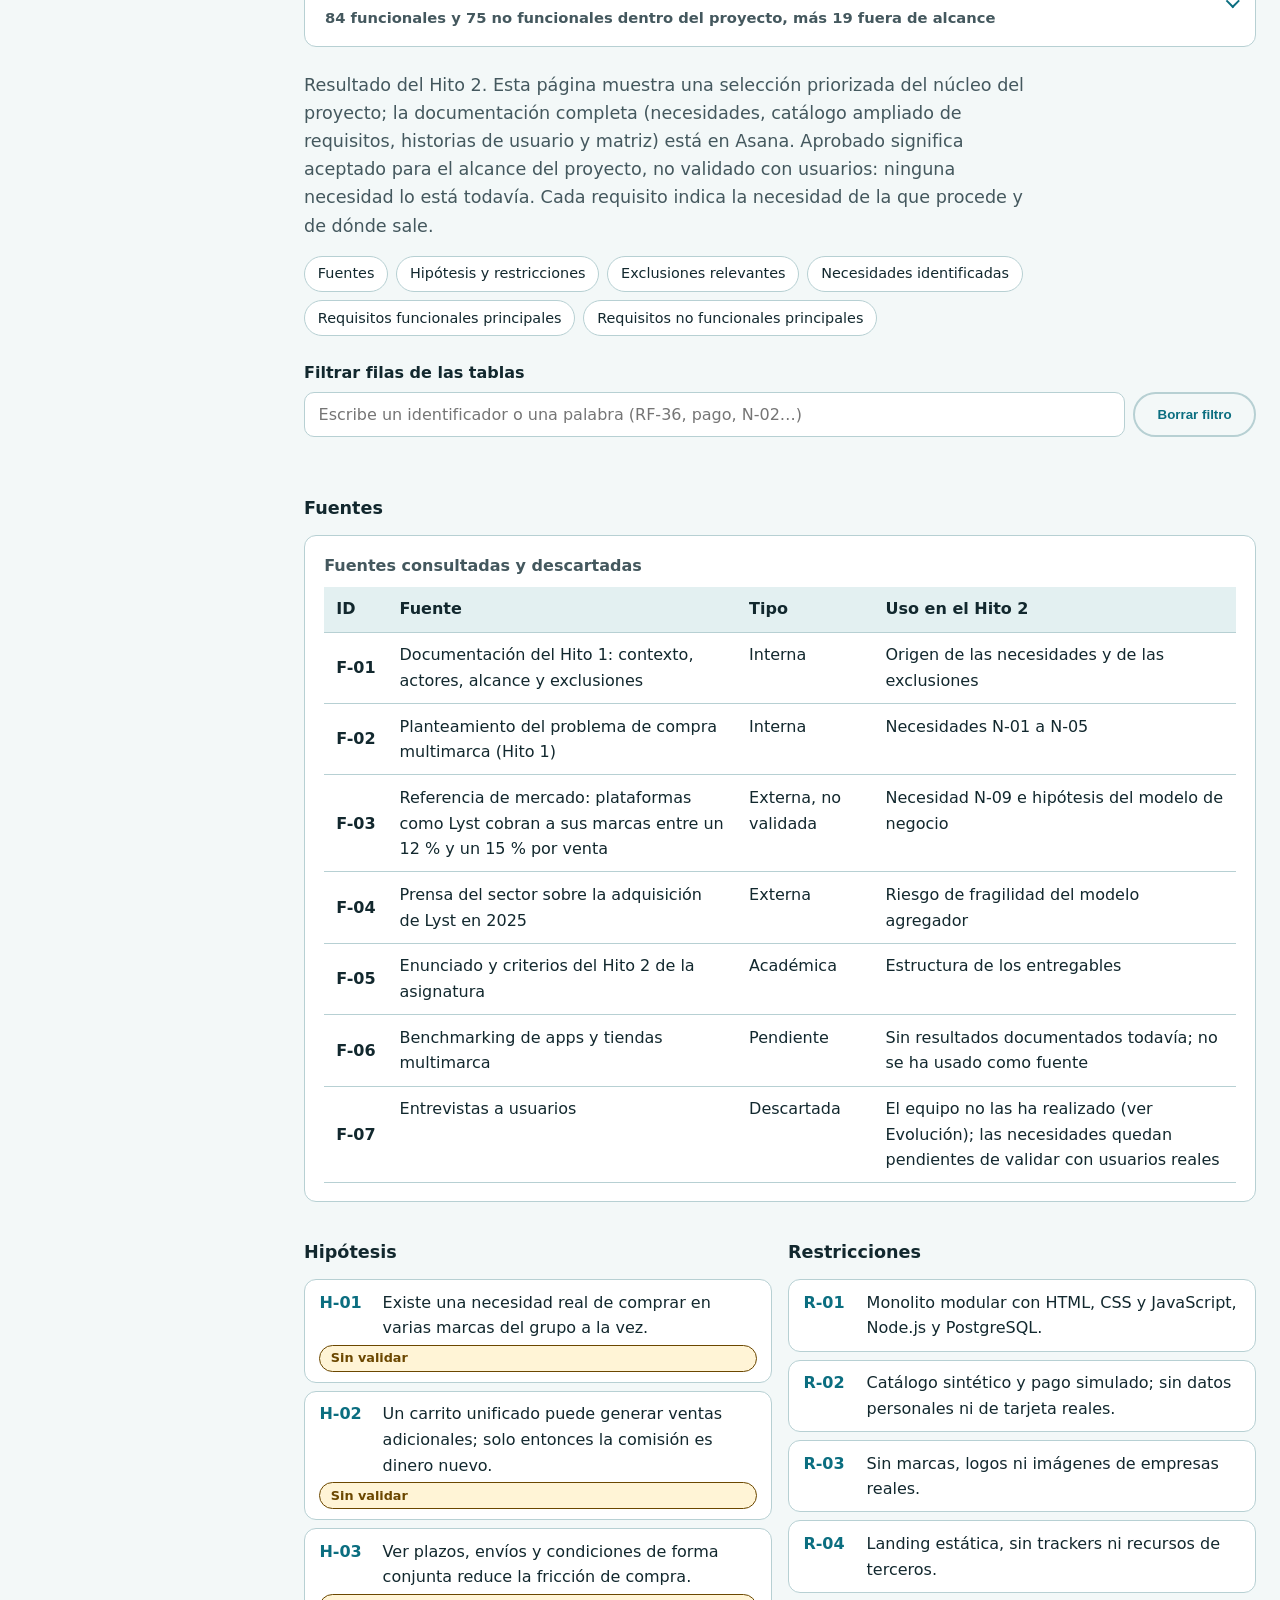
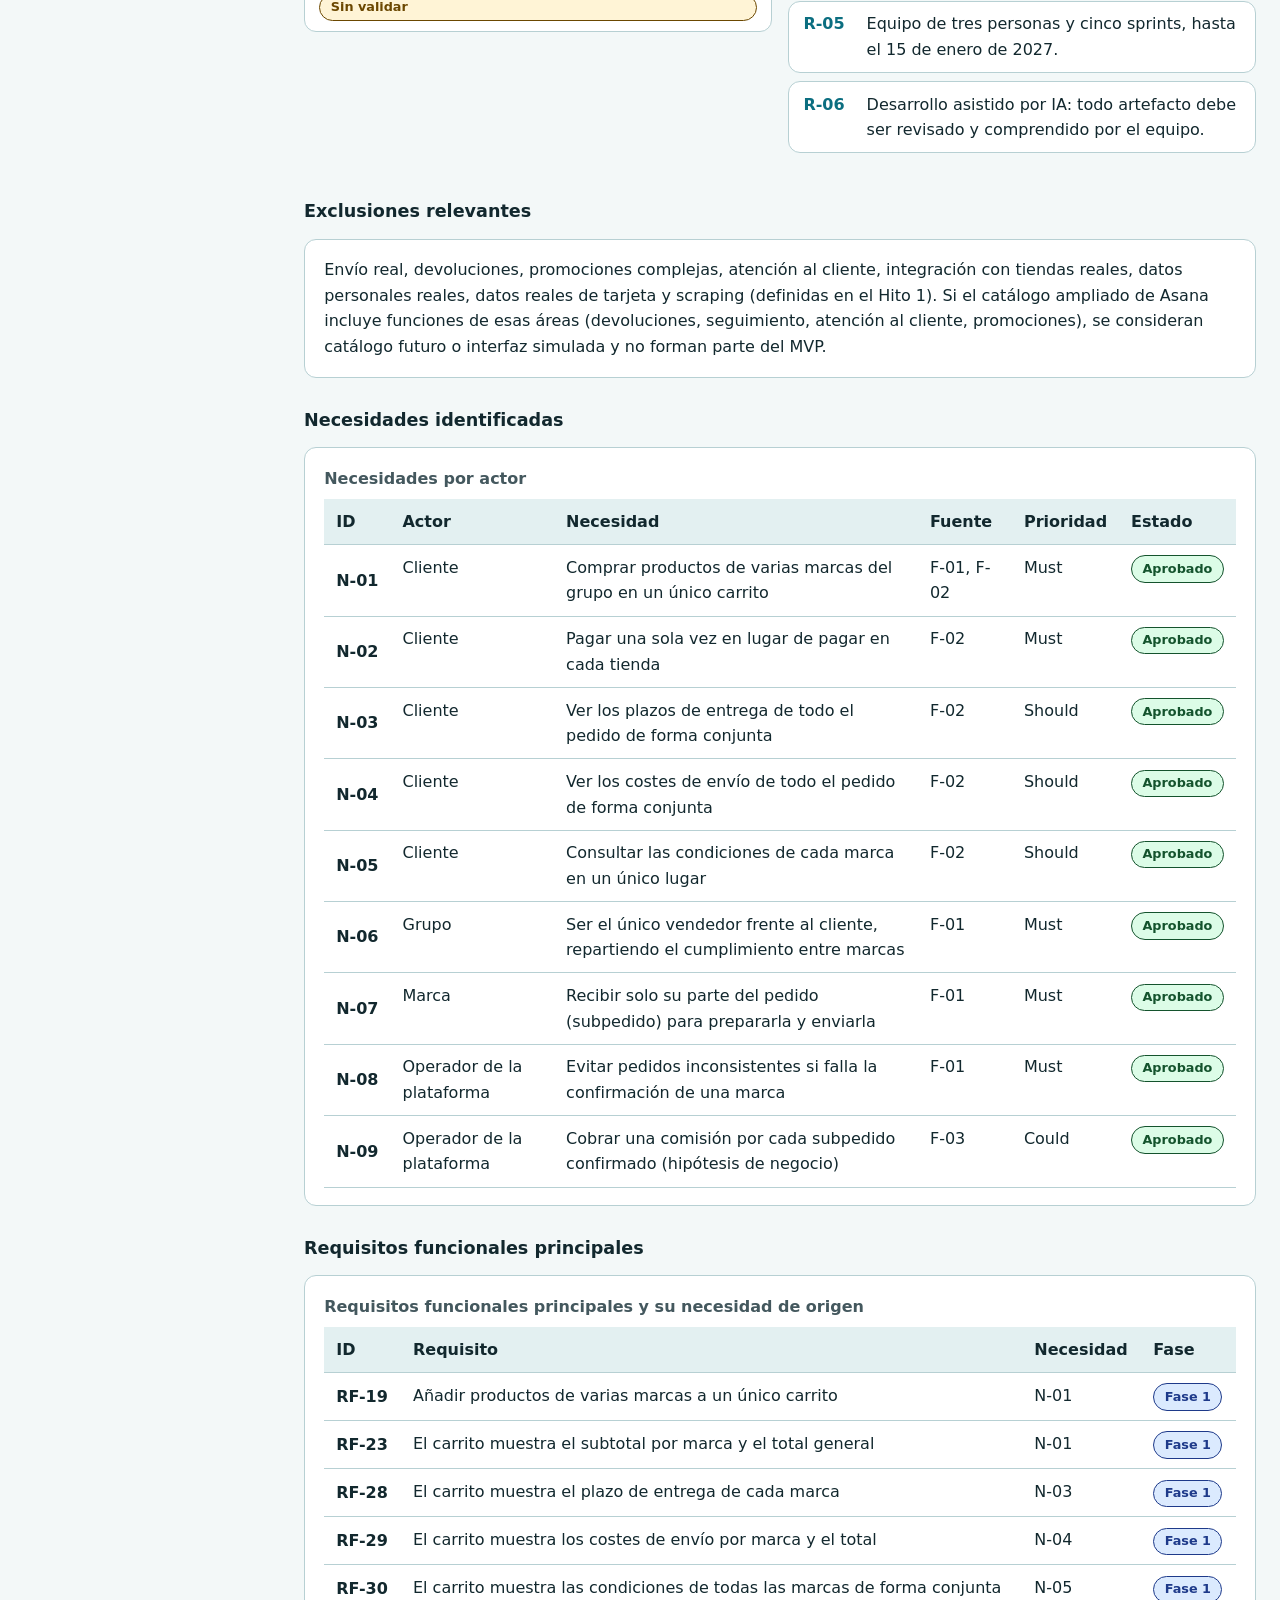
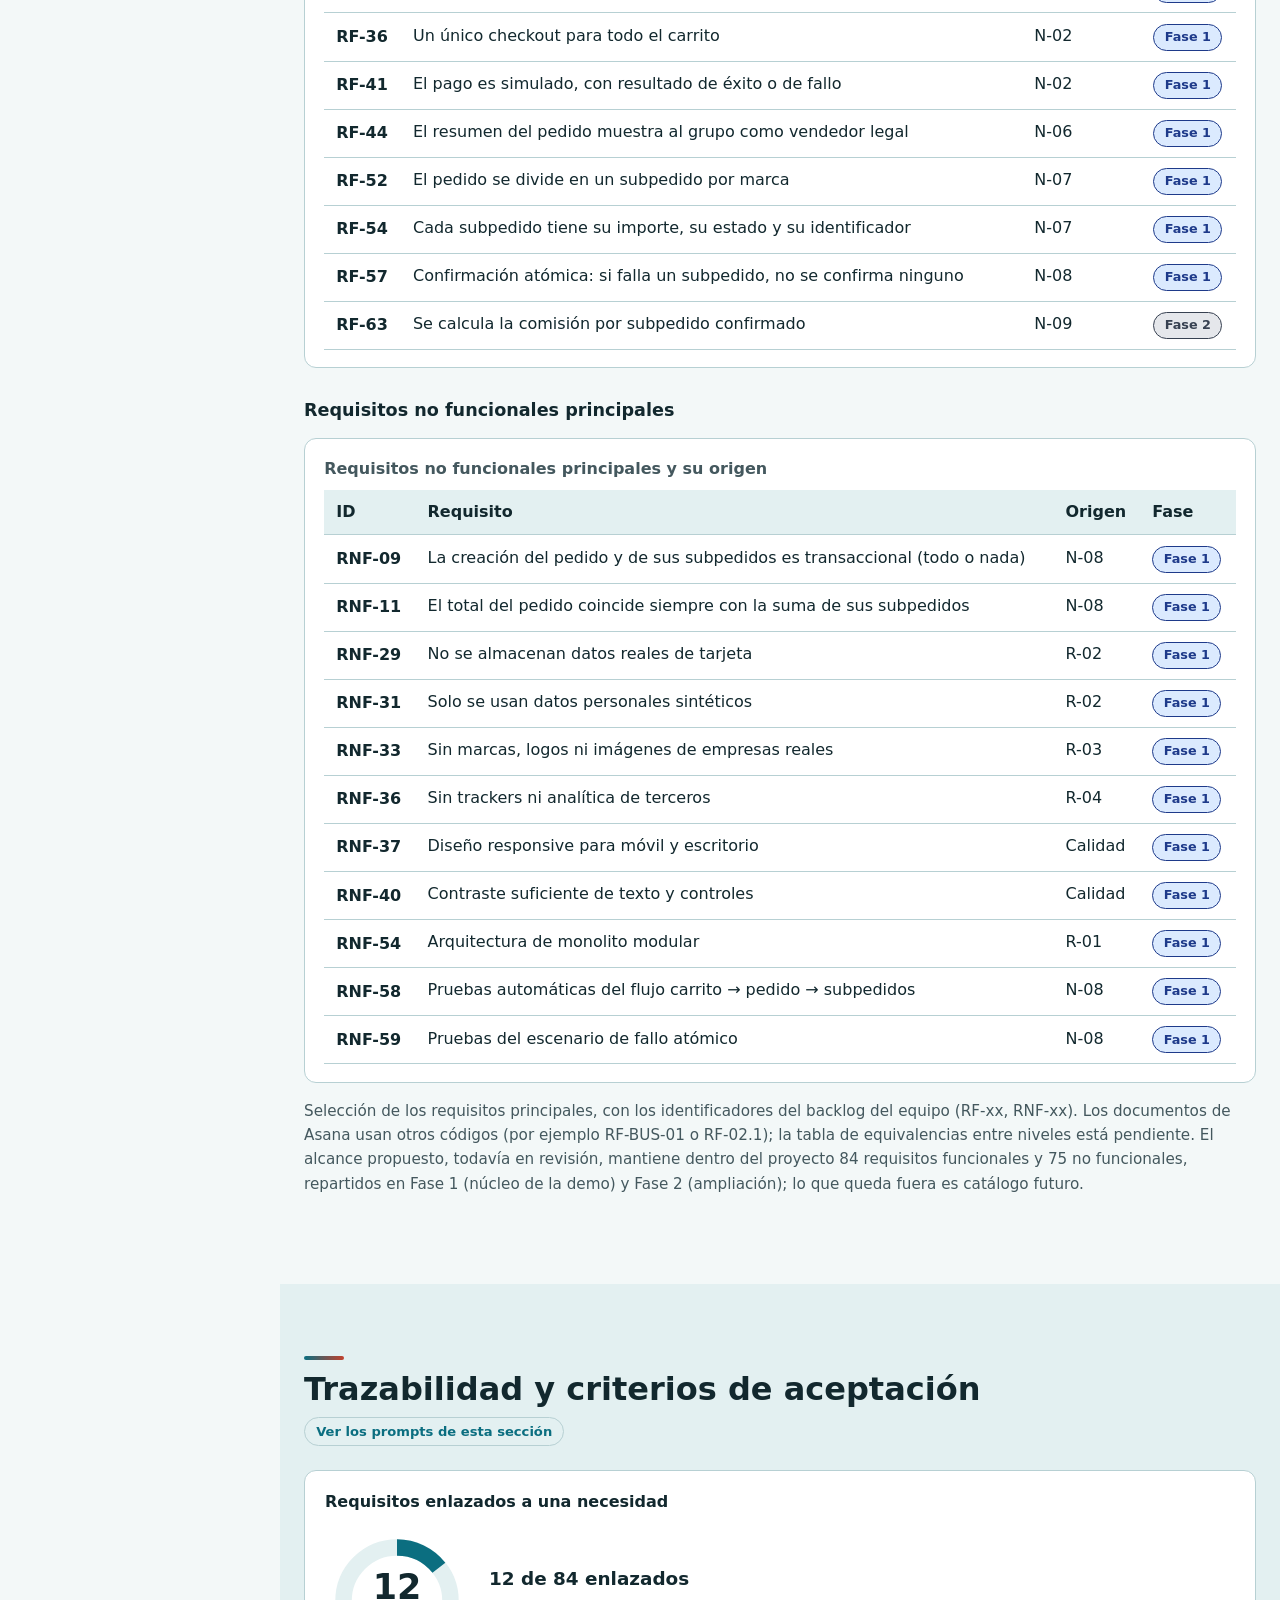
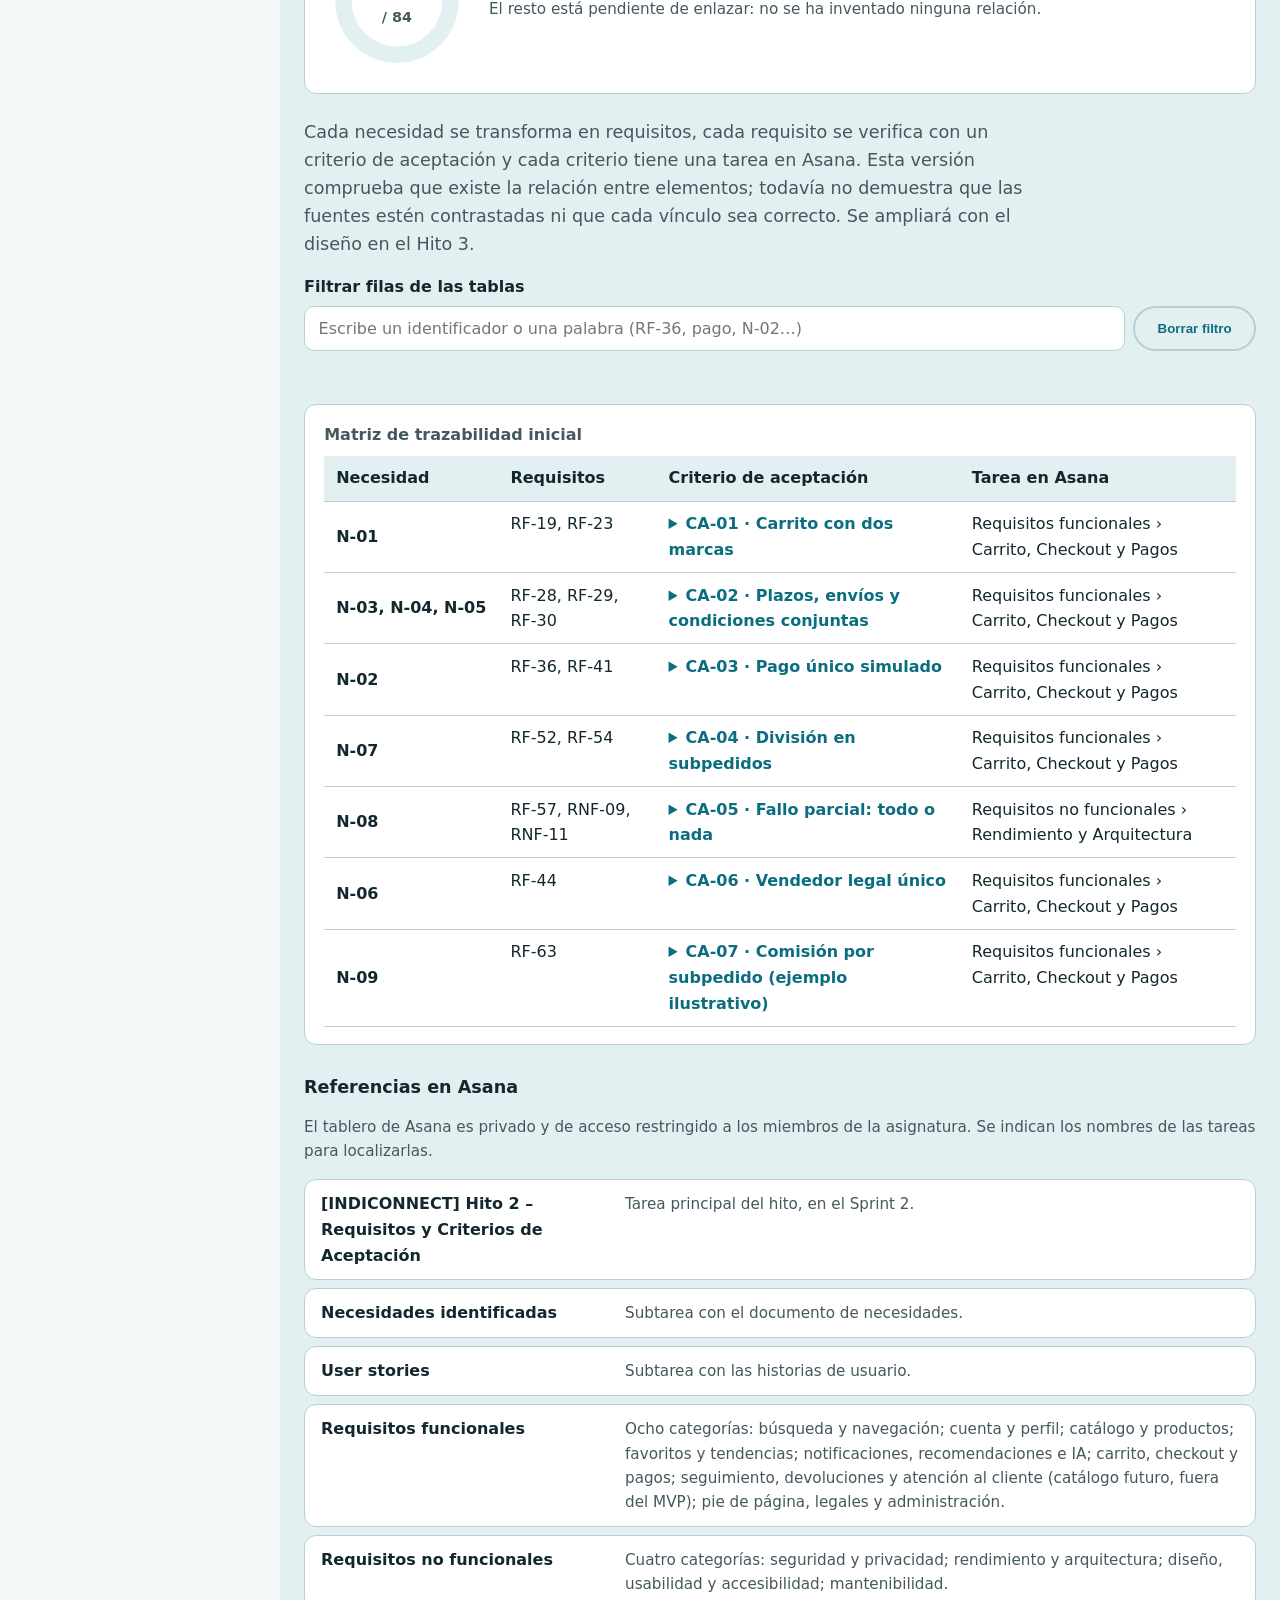
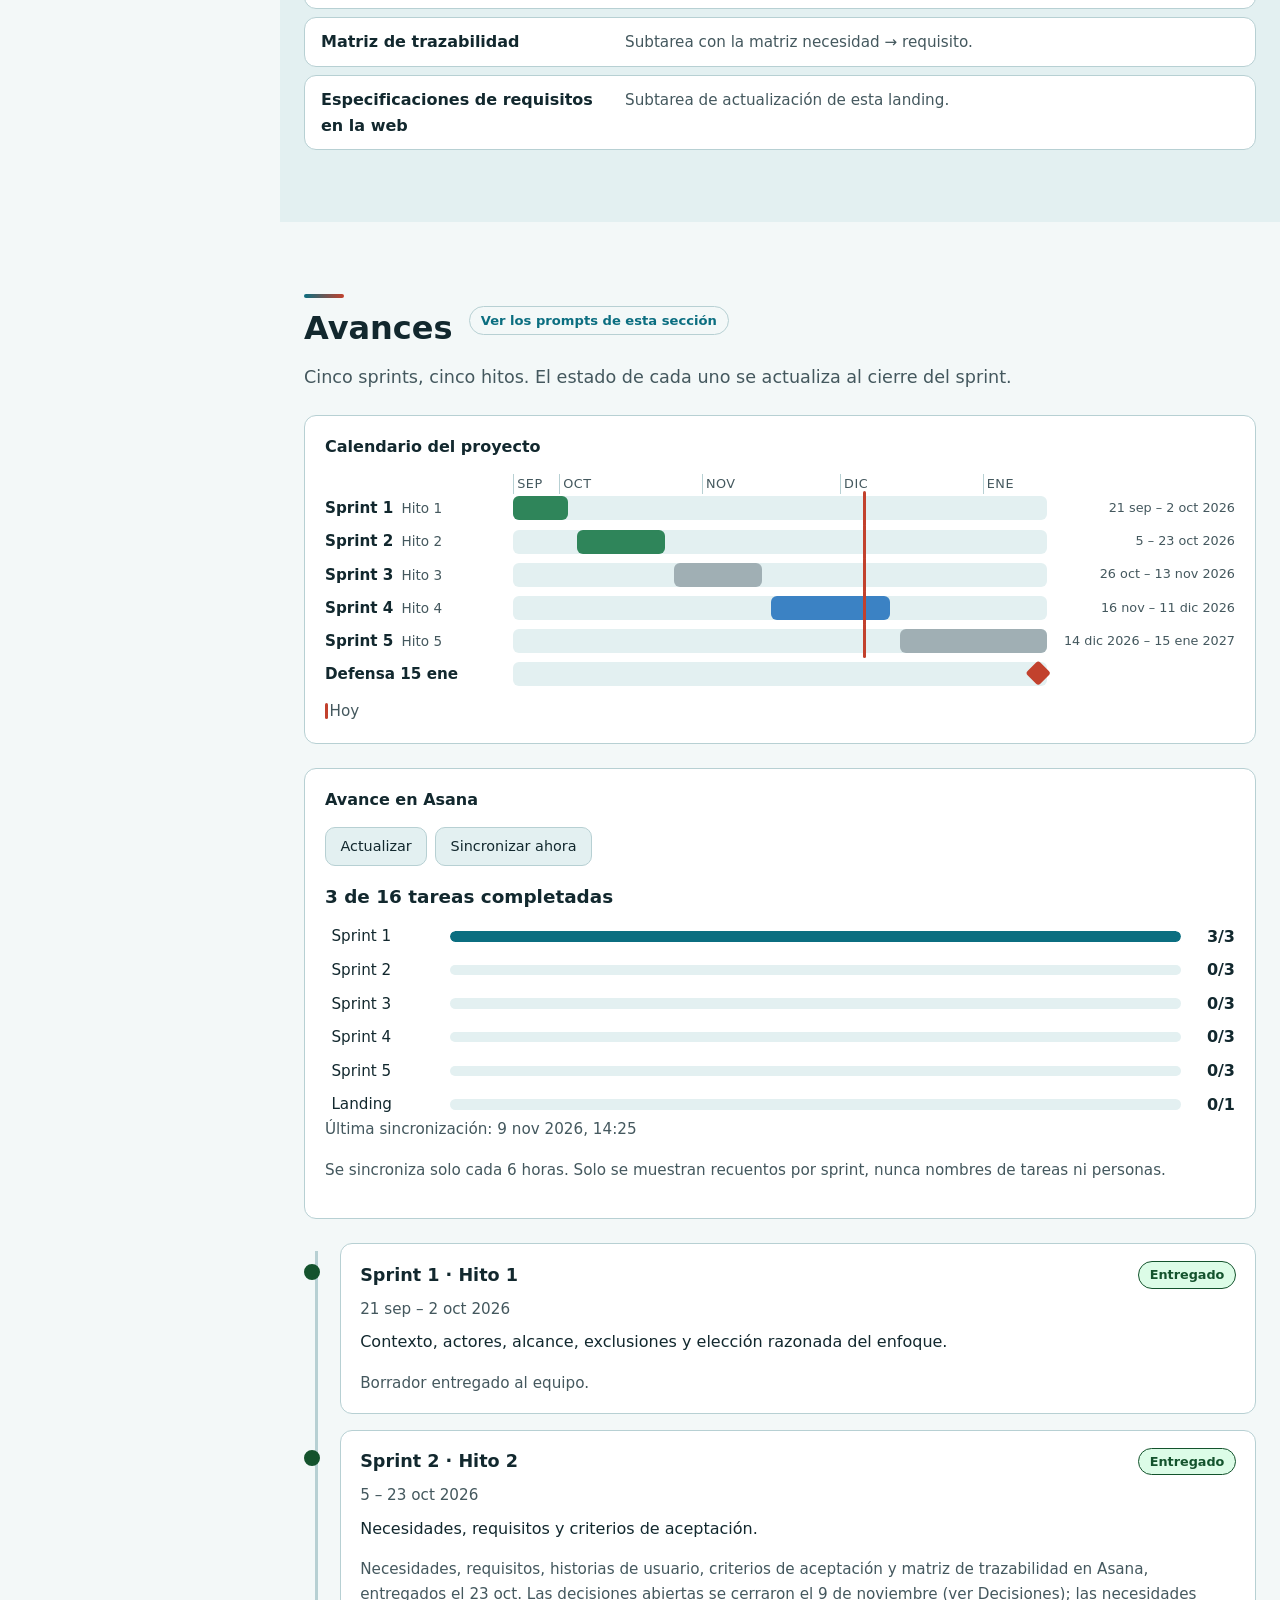
==== commit d7df7d08: "feat: add visual layer, full requirements catalogue and Asana sync - Add charts, KPIs, flow and time" ====
--- a/index.html
+++ b/index.html
@@ -19,10 +19,13 @@
   <title>Proyecto académico ficticio · carrito unificado multimarca</title>
   <link rel="icon" href="assets/favicon.svg" type="image/svg+xml">
   <link rel="stylesheet" href="css/styles.css">
+  <link rel="stylesheet" href="css/visuals.css">
   <script src="js/lang.js"></script>
   <script src="js/content.js"></script>
   <script src="js/content.en.js"></script>
   <script src="js/app.js" defer></script>
+  <script src="js/requirements-all.js" defer></script>
+  <script src="js/visuals.js" defer></script>
 </head>
 <body>
   <a class="skip-link" href="#main" id="skip-link">Saltar al contenido</a>
--- a/css/styles.css
+++ b/css/styles.css
@@ -461,3 +461,20 @@
 .to-top { position: fixed; right: 1rem; bottom: 1rem; z-index: 40; width: 2.9rem; height: 2.9rem; border-radius: 50%; border: 1px solid var(--border); background: var(--primary); color: var(--on-primary); font-size: 1.3rem; font-weight: 800; cursor: pointer; box-shadow: 0 10px 24px -10px rgba(0, 0, 0, .5); }
 .to-top[hidden] { display: none; }
 .to-top:hover { filter: brightness(1.1); }
+
+/* Cabecera compacta en móvil: caben logo + 3 botones */
+@media (max-width: 30rem) {
+  .header-inner { gap: .25rem .4rem; }
+  .brand-sub { display: none; }
+  .brand-name { font-size: .95rem; }
+  .brand { gap: .35rem; }
+  .theme-toggle { padding: .35rem .6rem; font-size: .8rem; }
+}
+@media (max-width: 30rem) {
+  /* El texto del botón de tema pasa a un icono; su aria-label sigue describiendo la acción */
+  #theme-toggle { font-size: 0; padding: .3rem .6rem; }
+  #theme-toggle::before { content: "◐"; font-size: 1.1rem; line-height: 1.2; }
+}
+
+.prompts-link { font-size: .82rem; font-weight: 600; color: var(--primary); text-decoration: none; border: 1px solid var(--border); border-radius: 999px; padding: .2rem .7rem; }
+.prompts-link:hover, .prompts-link:focus-visible { text-decoration: underline; border-color: var(--primary); }
--- a/css/visuals.css
+++ b/css/visuals.css
@@ -0,0 +1,326 @@
+/* Capa visual: indicadores, gráficos y línea de tiempo (js/visuals.js).
+   Usa solo los tokens de styles.css, así que sigue el tema claro/oscuro. */
+
+:root {
+  --v-a: #0b6e80;      /* marca A */
+  --v-b: #c2412d;      /* marca B */
+  --v-c: #b7791f;      /* marca C */
+  --v-p1: #0b6e80;     /* Fase 1 */
+  --v-p2: #7fb9c4;     /* Fase 2 */
+  --v-out: #b9c4c7;    /* fuera de alcance */
+  --v-ok: #2f855a; --v-info: #3b82c4; --v-warn: #d69e2e; --v-neu: #8a9aa0; --v-bad: #c53030;
+  --v-ink-on: #ffffff;
+}
+@media (prefers-color-scheme: dark) {
+  :root:not([data-theme="light"]) {
+    --v-a: #5ec3d6; --v-b: #ff9e8a; --v-c: #f0c060;
+    --v-p1: #5ec3d6; --v-p2: #2f7f8c; --v-out: #3a5560;
+    --v-ok: #68d391; --v-info: #7fb2ee; --v-warn: #ecc94b; --v-neu: #8aa3aa; --v-bad: #fc8181;
+    --v-ink-on: #0c1b20;
+  }
+}
+:root[data-theme="dark"] {
+  --v-a: #5ec3d6; --v-b: #ff9e8a; --v-c: #f0c060;
+  --v-p1: #5ec3d6; --v-p2: #2f7f8c; --v-out: #3a5560;
+  --v-ok: #68d391; --v-info: #7fb2ee; --v-warn: #ecc94b; --v-neu: #8aa3aa; --v-bad: #fc8181;
+  --v-ink-on: #0c1b20;
+}
+
+/* Colores reutilizables */
+.c-p1 { background: var(--v-p1); color: var(--v-ink-on); }
+.c-p2 { background: var(--v-p2); color: var(--text); }
+.c-out { background: var(--v-out); color: var(--text); }
+.c-ok { background: var(--v-ok); color: var(--v-ink-on); }
+.c-info { background: var(--v-info); color: var(--v-ink-on); }
+.c-warn { background: var(--v-warn); color: #2b2100; }
+.c-neu { background: var(--v-neu); color: var(--v-ink-on); }
+.c-bad { background: var(--v-bad); color: var(--v-ink-on); }
+.fl-a { background: var(--v-a); color: var(--v-ink-on); }
+.fl-b { background: var(--v-b); color: var(--v-ink-on); }
+.fl-c { background: var(--v-c); color: #2b2100; }
+
+/* Panel genérico */
+.viz {
+  margin: 1.5rem 0; padding: 1.1rem 1.25rem 1.25rem;
+  background: var(--surface); border: 1px solid var(--border); border-radius: var(--radius);
+}
+.viz-title { font-weight: 700; margin-bottom: .9rem; }
+.viz--small { max-width: 38rem; }
+
+/* Barra apilada */
+.stack { display: flex; height: 2.1rem; border-radius: 999px; overflow: hidden; gap: 2px; background: var(--surface-2); }
+.stack-seg { display: flex; align-items: center; justify-content: center; min-width: 0; font-size: .85rem; font-weight: 700; flex-basis: 0; }
+.viz-legend { display: flex; flex-wrap: wrap; gap: .35rem 1.1rem; list-style: none; margin: .7rem 0 0; font-size: .9rem; color: var(--muted); }
+.viz-legend li { display: inline-flex; align-items: center; gap: .4rem; }
+.swatch { width: .8rem; height: .8rem; border-radius: 3px; flex: none; }
+.bar-row + .bar-row { margin-top: 1.1rem; }
+.bar-label { font-size: .95rem; color: var(--muted); margin-bottom: .35rem; }
+
+/* Indicadores de inicio: ocupan todo el ancho de la rejilla del hero */
+.hero-grid > .kpi-strip, .hero-grid > .viz { grid-column: 1 / -1; }
+.hero-grid > .viz--flow { margin: 0; }
+.viz--flow .flow-svg { max-height: 19rem; }
+.kpi-strip { margin-top: 1rem; }
+.kpi-strip ul { list-style: none; display: grid; gap: .75rem; grid-template-columns: repeat(2, 1fr); margin: 0; padding: 0; }
+.kpi {
+  display: flex; flex-direction: column; gap: .1rem; padding: 1rem 1.1rem;
+  background: var(--surface); border: 1px solid var(--border); border-radius: var(--radius);
+  border-top: 4px solid var(--primary);
+}
+.kpi:nth-child(even) { border-top-color: var(--accent); }
+.kpi-num { font-size: clamp(2rem, 6vw, 2.8rem); font-weight: 800; line-height: 1; letter-spacing: -.02em; color: var(--primary); font-variant-numeric: tabular-nums; }
+.kpi:nth-child(even) .kpi-num { color: var(--accent); }
+.kpi-label { font-weight: 700; font-size: .95rem; margin-top: .3rem; }
+.kpi-sub { color: var(--muted); font-size: .85rem; }
+@media (min-width: 48rem) { .kpi-strip ul { grid-template-columns: repeat(3, 1fr); } }
+@media (min-width: 64rem) { .kpi-strip ul { grid-template-columns: repeat(5, 1fr); } }
+
+/* Flujo de compra */
+.viz--flow { margin-top: 1.5rem; }
+.flow-svg { width: 100%; height: auto; display: block; }
+.flow-svg .fl-box { fill: var(--surface-2); stroke: var(--border); stroke-width: 1.5; }
+.flow-svg .fl-cart, .flow-svg .fl-order { fill: var(--surface-2); stroke: var(--primary); stroke-width: 2; }
+.flow-svg .fl-sub.fl-a { fill: color-mix(in srgb, var(--v-a) 22%, var(--surface)); stroke: var(--v-a); background: none; }
+.flow-svg .fl-sub.fl-b { fill: color-mix(in srgb, var(--v-b) 22%, var(--surface)); stroke: var(--v-b); background: none; }
+.flow-svg .fl-sub.fl-c { fill: color-mix(in srgb, var(--v-c) 25%, var(--surface)); stroke: var(--v-c); background: none; }
+.flow-svg .fl-t { font: 700 15px var(--font); fill: var(--text); }
+.flow-svg .fl-s { font: 13px var(--font); fill: var(--muted); }
+.flow-svg .fl-line { fill: none; stroke: var(--muted); stroke-width: 2; stroke-dasharray: 5 5; }
+.flow-svg circle.fl-dot.fl-a { fill: var(--v-a); } .flow-svg circle.fl-dot.fl-b { fill: var(--v-b); } .flow-svg circle.fl-dot.fl-c { fill: var(--v-c); }
+.flow-svg circle.fl-dot { background: none; }
+
+/* Barras horizontales por bloque */
+.hbars { list-style: none; margin: 0; padding: 0; display: grid; gap: .5rem; }
+.hbar { display: grid; grid-template-columns: 2rem 1fr 2.2rem; grid-template-areas: "id name n" "track track track"; align-items: center; gap: .15rem .6rem; }
+.hbar-id { grid-area: id; font-weight: 800; color: var(--primary); }
+.hbar-name { grid-area: name; font-size: .95rem; }
+.hbar-n { grid-area: n; text-align: right; font-weight: 700; font-variant-numeric: tabular-nums; }
+.hbar-track { grid-area: track; height: .65rem; background: var(--surface-2); border-radius: 999px; overflow: hidden; }
+.hbar-fill { display: block; height: 100%; background: var(--primary); border-radius: 999px; }
+@media (min-width: 48rem) {
+  .hbar { grid-template-columns: 2rem 15rem 1fr 2.2rem; grid-template-areas: "id name track n"; }
+}
+
+/* Anillo de cobertura */
+.ring-box { display: flex; flex-wrap: wrap; align-items: center; gap: 1.25rem; }
+.ring { width: 9rem; height: 9rem; flex: none; }
+.ring-bg { fill: none; stroke: var(--surface-2); stroke-width: 16; }
+.ring-fg { fill: none; stroke: var(--primary); stroke-width: 16; stroke-linecap: butt; }
+.ring-n { font: 800 34px var(--font); fill: var(--text); }
+.ring-s { font: 600 14px var(--font); fill: var(--muted); }
+.ring-text { font-weight: 700; font-size: 1.15rem; margin: 0 0 .25rem; }
+
+/* Línea de tiempo */
+.tl-axis { position: relative; height: 1.4rem; margin-left: 0; font-size: .8rem; color: var(--muted); }
+.tl { list-style: none; margin: 0; padding: 0; display: grid; gap: .55rem; }
+.tl-row { display: grid; grid-template-columns: 1fr; gap: .15rem; }
+.tl-name { display: flex; gap: .5rem; align-items: baseline; font-size: .95rem; }
+.tl-name span { color: var(--muted); font-size: .85rem; }
+.tl-track { position: relative; height: 1.5rem; background: var(--surface-2); border-radius: 6px; }
+.tl-bar { position: absolute; top: 0; bottom: 0; border-radius: 6px; min-width: .5rem; }
+.tl-bar.is-done { background: var(--v-ok); }
+.tl-bar.is-now { background: var(--v-info); }
+.tl-bar.is-next { background: var(--v-neu); opacity: .75; }
+.tl-today { position: absolute; top: -.35rem; bottom: -.35rem; width: 3px; background: var(--accent); border-radius: 2px; z-index: 1; }
+.tl-flag { position: absolute; top: .1rem; width: 1.1rem; height: 1.1rem; background: var(--accent); transform: translateX(-100%) rotate(45deg); border-radius: 3px; }
+.tl-dates { color: var(--muted); font-size: .8rem; }
+.tl-month { position: absolute; top: 0; transform: translateX(0); padding-left: .2rem; border-left: 1px solid var(--border); text-transform: uppercase; letter-spacing: .04em; }
+.tl-note { margin: .8rem 0 0; display: flex; align-items: center; gap: .1rem; }
+.tl-today-key { display: inline-block; width: 3px; height: 1rem; background: var(--accent); border-radius: 2px; }
+@media (min-width: 48rem) {
+  .tl-row { grid-template-columns: 11rem 1fr 11rem; align-items: center; gap: .75rem; }
+  .tl-axis { margin: 0 11.75rem 0 11.75rem; }
+  .tl-dates { text-align: right; }
+}
+
+/* Avance en Asana */
+.asana-actions { display: flex; flex-wrap: wrap; gap: .5rem; margin-bottom: 1rem; }
+.asana-btn { text-decoration: none; display: inline-block; width: auto; }
+.asana-btn[disabled] { opacity: .6; cursor: progress; }
+.asana-sum { font-size: 1.15rem; font-weight: 700; margin: 0 0 .75rem; }
+.hbars--asana .hbar { grid-template-columns: 0 1fr 3rem; column-gap: .4rem; }
+.hbars--asana .hbar-id { display: none; }
+@media (min-width: 48rem) {
+  .hbars--asana .hbar { grid-template-columns: 0 7rem 1fr 3rem; }
+}
+
+@media print {
+  .asana-actions { display: none; }
+  .viz, .kpi { break-inside: avoid; box-shadow: none; }
+  .flow-svg circle animateMotion { display: none; }
+}
+@media (forced-colors: active) {
+  .stack-seg, .hbar-fill, .tl-bar { forced-color-adjust: none; }
+}
+
+/* Uso de IA: ficha de herramienta y modelo */
+.ai-model { margin: 0 0 .5rem; display: grid; gap: 0; border: 1px solid var(--border); border-radius: var(--radius); background: var(--surface); overflow: hidden; }
+.ai-model > div { display: grid; gap: .15rem; padding: .75rem 1rem; border-top: 1px solid var(--border); }
+.ai-model > div:first-child { border-top: 0; }
+.ai-model dt { color: var(--muted); font-size: .9rem; }
+.ai-model dd { margin: 0; font-weight: 600; }
+@media (min-width: 48rem) {
+  .ai-model > div { grid-template-columns: 13rem 1fr; gap: 1rem; align-items: baseline; }
+}
+.cards--rules h4 { margin-bottom: .35rem; }
+
+/* =====================================================================
+   Barra lateral (escritorio): iconos, grupos, tarjeta de estado,
+   progreso de lectura y controles compactos
+   ===================================================================== */
+.nav-ico, .nav-group, .side-card, .side-progress { display: none; }
+
+@media (min-width: 64rem) {
+  .site-header {
+    width: 17.5rem;
+    background:
+      radial-gradient(18rem 14rem at 0 0, color-mix(in srgb, var(--primary) 20%, transparent), transparent 70%),
+      var(--surface);
+    box-shadow: 1px 0 0 var(--border), 8px 0 24px -18px color-mix(in srgb, var(--text) 40%, transparent);
+  }
+  main, .site-footer { margin-left: 17.5rem; }
+
+  .header-inner {
+    display: grid; grid-template-columns: 1fr 1fr; grid-template-rows: auto auto minmax(0, 1fr) auto auto;
+    gap: .85rem .5rem; padding: 1.35rem 1rem 1rem; align-items: stretch;
+  }
+  .brand, .side-card, #site-nav, #search-btn { grid-column: 1 / -1; }
+
+  /* Marca */
+  .brand { padding: 0 .25rem; gap: .7rem; align-items: center; }
+  .brand-dot { width: 2.6rem; height: 2.6rem; margin: 0; filter: drop-shadow(0 4px 8px color-mix(in srgb, var(--primary) 35%, transparent)); }
+  .brand-name { font-size: 1.25rem; font-weight: 800; letter-spacing: -.02em; }
+  .brand-sub { margin-top: .15rem; font-size: .72rem; line-height: 1.3; }
+
+  /* Tarjeta de estado */
+  .side-card {
+    display: grid; gap: .35rem; padding: .8rem .9rem;
+    border: 1px solid var(--border); border-radius: 14px;
+    background: color-mix(in srgb, var(--primary) 8%, var(--surface));
+  }
+  .side-card-top { display: flex; align-items: center; gap: .45rem; font-size: .68rem; font-weight: 800; letter-spacing: .09em; text-transform: uppercase; color: var(--muted); }
+  .side-dot { width: .5rem; height: .5rem; border-radius: 50%; background: var(--accent); box-shadow: 0 0 0 0 color-mix(in srgb, var(--accent) 60%, transparent); animation: side-pulse 2.2s ease-out infinite; }
+  .side-card-title { font-size: .98rem; line-height: 1.25; }
+  .side-bar { height: 6px; border-radius: 999px; background: var(--surface-2); overflow: hidden; }
+  .side-bar span { display: block; height: 100%; border-radius: 999px; background: linear-gradient(90deg, var(--primary), var(--accent)); }
+  .side-card-sub { font-size: .76rem; color: var(--muted); line-height: 1.35; }
+  @keyframes side-pulse { 70% { box-shadow: 0 0 0 .45rem transparent; } 100% { box-shadow: 0 0 0 0 transparent; } }
+
+  /* Navegación */
+  #site-nav {
+    border-top: 0; padding: 0 .1rem 0 0; margin-right: -.25rem;
+    scrollbar-width: thin; scrollbar-color: var(--border) transparent;
+    -webkit-mask-image: linear-gradient(180deg, transparent 0, #000 .6rem, #000 calc(100% - 1rem), transparent 100%);
+            mask-image: linear-gradient(180deg, transparent 0, #000 .6rem, #000 calc(100% - 1rem), transparent 100%);
+  }
+  #site-nav ul { counter-reset: none; padding: .35rem 0 .75rem; }
+  #site-nav li { counter-increment: none; }
+  #site-nav .nav-group {
+    display: block; padding: 1rem .8rem .35rem; font-size: .66rem; font-weight: 800;
+    letter-spacing: .1em; text-transform: uppercase; color: var(--muted); opacity: .85;
+  }
+  #site-nav .nav-group:first-child { padding-top: .4rem; }
+  #site-nav a {
+    position: relative; display: flex; align-items: center; gap: .75rem;
+    padding: .52rem .8rem; margin: 0 0 .12rem; border-radius: 10px;
+    font-size: .93rem; font-weight: 500; color: var(--muted);
+    box-shadow: none; transition: background .15s ease, color .15s ease, transform .15s ease;
+  }
+  #site-nav a::before { display: none; content: none; }
+  #site-nav .nav-ico {
+    display: block; flex: none; width: 1.2rem; height: 1.2rem; fill: none; stroke: currentColor;
+    stroke-width: 1.7; stroke-linecap: round; stroke-linejoin: round; opacity: .8; transition: transform .15s ease, opacity .15s ease;
+  }
+  #site-nav a:hover { background: var(--surface-2); color: var(--text); }
+  #site-nav a:hover .nav-ico { opacity: 1; transform: translateX(1px); }
+  #site-nav a[aria-current="true"] {
+    color: var(--primary); font-weight: 700; box-shadow: none;
+    background: color-mix(in srgb, var(--primary) 20%, var(--surface));
+  }
+  #site-nav a[aria-current="true"] .nav-ico { opacity: 1; }
+  #site-nav a[aria-current="true"]::after {
+    content: ""; position: absolute; left: -.1rem; top: 24%; bottom: 24%; width: 3px;
+    border-radius: 0 3px 3px 0; background: linear-gradient(180deg, var(--primary), var(--accent));
+  }
+
+  /* Controles inferiores */
+  .site-header .theme-toggle {
+    display: flex; align-items: center; justify-content: center;
+    width: 100%; margin: 0; padding: .55rem .4rem; border-radius: 12px; font-size: .82rem; font-weight: 600; white-space: nowrap; gap: .4rem;
+    background: var(--surface-2);
+  }
+  .site-header .theme-toggle::before {
+    content: ""; flex: none; width: 1rem; height: 1rem; background: currentColor; opacity: .8;
+    -webkit-mask: var(--ico) center / contain no-repeat; mask: var(--ico) center / contain no-repeat;
+  }
+  #search-btn { justify-content: flex-start; padding-left: .8rem; background: var(--surface); color: var(--muted); font-weight: 500; --ico: url("data:image/svg+xml,%3Csvg xmlns='http://www.w3.org/2000/svg' viewBox='0 0 24 24' fill='none' stroke='black' stroke-width='2' stroke-linecap='round'%3E%3Ccircle cx='11' cy='11' r='7'/%3E%3Cpath d='M20 20l-3.5-3.5'/%3E%3C/svg%3E"); }
+  #search-btn::after {
+    content: "/"; margin-left: auto; min-width: 1.35rem; padding: .05rem .35rem; text-align: center;
+    font: 700 .72rem/1.4 var(--font); color: var(--muted); border: 1px solid var(--border); border-bottom-width: 2px; border-radius: 6px; background: var(--surface-2);
+  }
+  #lang-toggle { margin: 0; --ico: url("data:image/svg+xml,%3Csvg xmlns='http://www.w3.org/2000/svg' viewBox='0 0 24 24' fill='none' stroke='black' stroke-width='2' stroke-linecap='round'%3E%3Ccircle cx='12' cy='12' r='9'/%3E%3Cpath d='M3 12h18M12 3c3 3 3 15 0 18M12 3c-3 3-3 15 0 18'/%3E%3C/svg%3E"); }
+  #theme-toggle { --ico: url("data:image/svg+xml,%3Csvg xmlns='http://www.w3.org/2000/svg' viewBox='0 0 24 24' fill='black' stroke='black' stroke-width='2'%3E%3Ccircle cx='12' cy='12' r='9' fill='none'/%3E%3Cpath d='M12 3a9 9 0 0 1 0 18z'/%3E%3C/svg%3E"); }
+  .site-header .theme-toggle:hover { border-color: var(--primary); color: var(--primary); }
+
+  /* Progreso de lectura: filete en el borde superior de la barra */
+  .side-progress { display: block; position: absolute; top: 0; left: 0; right: 0; height: 3px; background: transparent; }
+  .side-progress span { display: block; height: 100%; width: 0; background: linear-gradient(90deg, var(--primary), var(--accent)); transition: width .1s linear; }
+}
+
+@media (prefers-reduced-motion: reduce) {
+  .side-dot { animation: none; }
+  #site-nav a, #site-nav .nav-ico, .side-progress span { transition: none; }
+}
+
+/* =====================================================================
+   Catálogo completo de requisitos (desplegable)
+   ===================================================================== */
+.req-all { margin: 1.5rem 0; background: var(--surface); border: 1px solid var(--border); border-radius: var(--radius); }
+.req-all > summary, .req-group > summary { cursor: pointer; list-style: none; }
+.req-all > summary::-webkit-details-marker, .req-group > summary::-webkit-details-marker { display: none; }
+.req-all > summary {
+  display: grid; gap: .15rem; padding: 1rem 3rem 1rem 1.25rem; position: relative; border-radius: var(--radius);
+}
+.req-all > summary::after, .req-group > summary::after {
+  content: ""; position: absolute; right: 1.1rem; top: 50%; width: .6rem; height: .6rem; margin-top: -.45rem;
+  border-right: 2px solid var(--primary); border-bottom: 2px solid var(--primary); transform: rotate(45deg); transition: transform .15s ease;
+}
+.req-all[open] > summary::after, .req-group[open] > summary::after { transform: rotate(-135deg); margin-top: -.2rem; }
+.req-all > summary:hover { background: color-mix(in srgb, var(--primary) 6%, var(--surface)); }
+.req-all-title { font-weight: 800; font-size: 1.1rem; }
+.req-all-sum { color: var(--muted); font-size: .92rem; }
+.req-body { padding: 0 1.25rem 1.25rem; }
+.req-tools { display: grid; gap: .6rem; margin: .5rem 0 .25rem; }
+.req-search {
+  width: 100%; font: inherit; padding: .65rem .9rem; color: var(--text);
+  background: var(--bg); border: 1px solid var(--border); border-radius: 10px;
+}
+.req-search:focus { outline: 3px solid var(--focus); outline-offset: 1px; }
+.chips { display: flex; flex-wrap: wrap; gap: .4rem; }
+.chip {
+  font: inherit; font-size: .88rem; font-weight: 600; cursor: pointer; padding: .35rem .85rem;
+  color: var(--text); background: var(--surface-2); border: 1px solid var(--border); border-radius: 999px;
+}
+.chip:hover { border-color: var(--primary); }
+.chip.is-on { background: var(--primary); color: var(--on-primary); border-color: var(--primary); }
+.req-status { margin: .4rem 0 0; }
+.req-section { margin-top: 1.25rem; }
+.req-section h4 { margin: 0 0 .5rem; font-size: 1rem; color: var(--primary); }
+.req-group { border: 1px solid var(--border); border-radius: 10px; margin-bottom: .5rem; background: var(--bg); }
+.req-group > summary { display: flex; flex-wrap: wrap; align-items: baseline; gap: .15rem .75rem; padding: .7rem 2.4rem .7rem 1rem; position: relative; border-radius: 10px; }
+.req-group > summary:hover { background: var(--surface-2); }
+.req-group-name { font-weight: 700; }
+.req-group-meta { color: var(--muted); font-size: .84rem; }
+.req-table-wrap { overflow-x: auto; padding: 0 .5rem .6rem; }
+.req-table { width: 100%; border-collapse: collapse; font-size: .92rem; }
+.req-table th { text-align: left; font-size: .76rem; text-transform: uppercase; letter-spacing: .05em; color: var(--muted); padding: .4rem .6rem; border-bottom: 1px solid var(--border); }
+.req-table td { padding: .5rem .6rem; border-bottom: 1px solid color-mix(in srgb, var(--border) 55%, transparent); vertical-align: top; }
+.req-table tr:last-child td { border-bottom: 0; }
+.req-table td:last-child { white-space: nowrap; }
+.req-id { font-weight: 700; white-space: nowrap; font-variant-numeric: tabular-nums; color: var(--primary); }
+.req-reason { color: var(--muted); font-size: .85rem; white-space: normal; }
+.req-table td:last-child:has(.req-reason) { white-space: normal; min-width: 11rem; }
+.badge--fuera { background: var(--b-bad-bg); color: var(--b-bad-fg); }
+[hidden] { display: none !important; }
+@media (prefers-reduced-motion: reduce) { .req-all > summary::after, .req-group > summary::after { transition: none; } }
+@media print { .req-all:not([open]) > .req-body { display: block; } .req-tools { display: none; } }
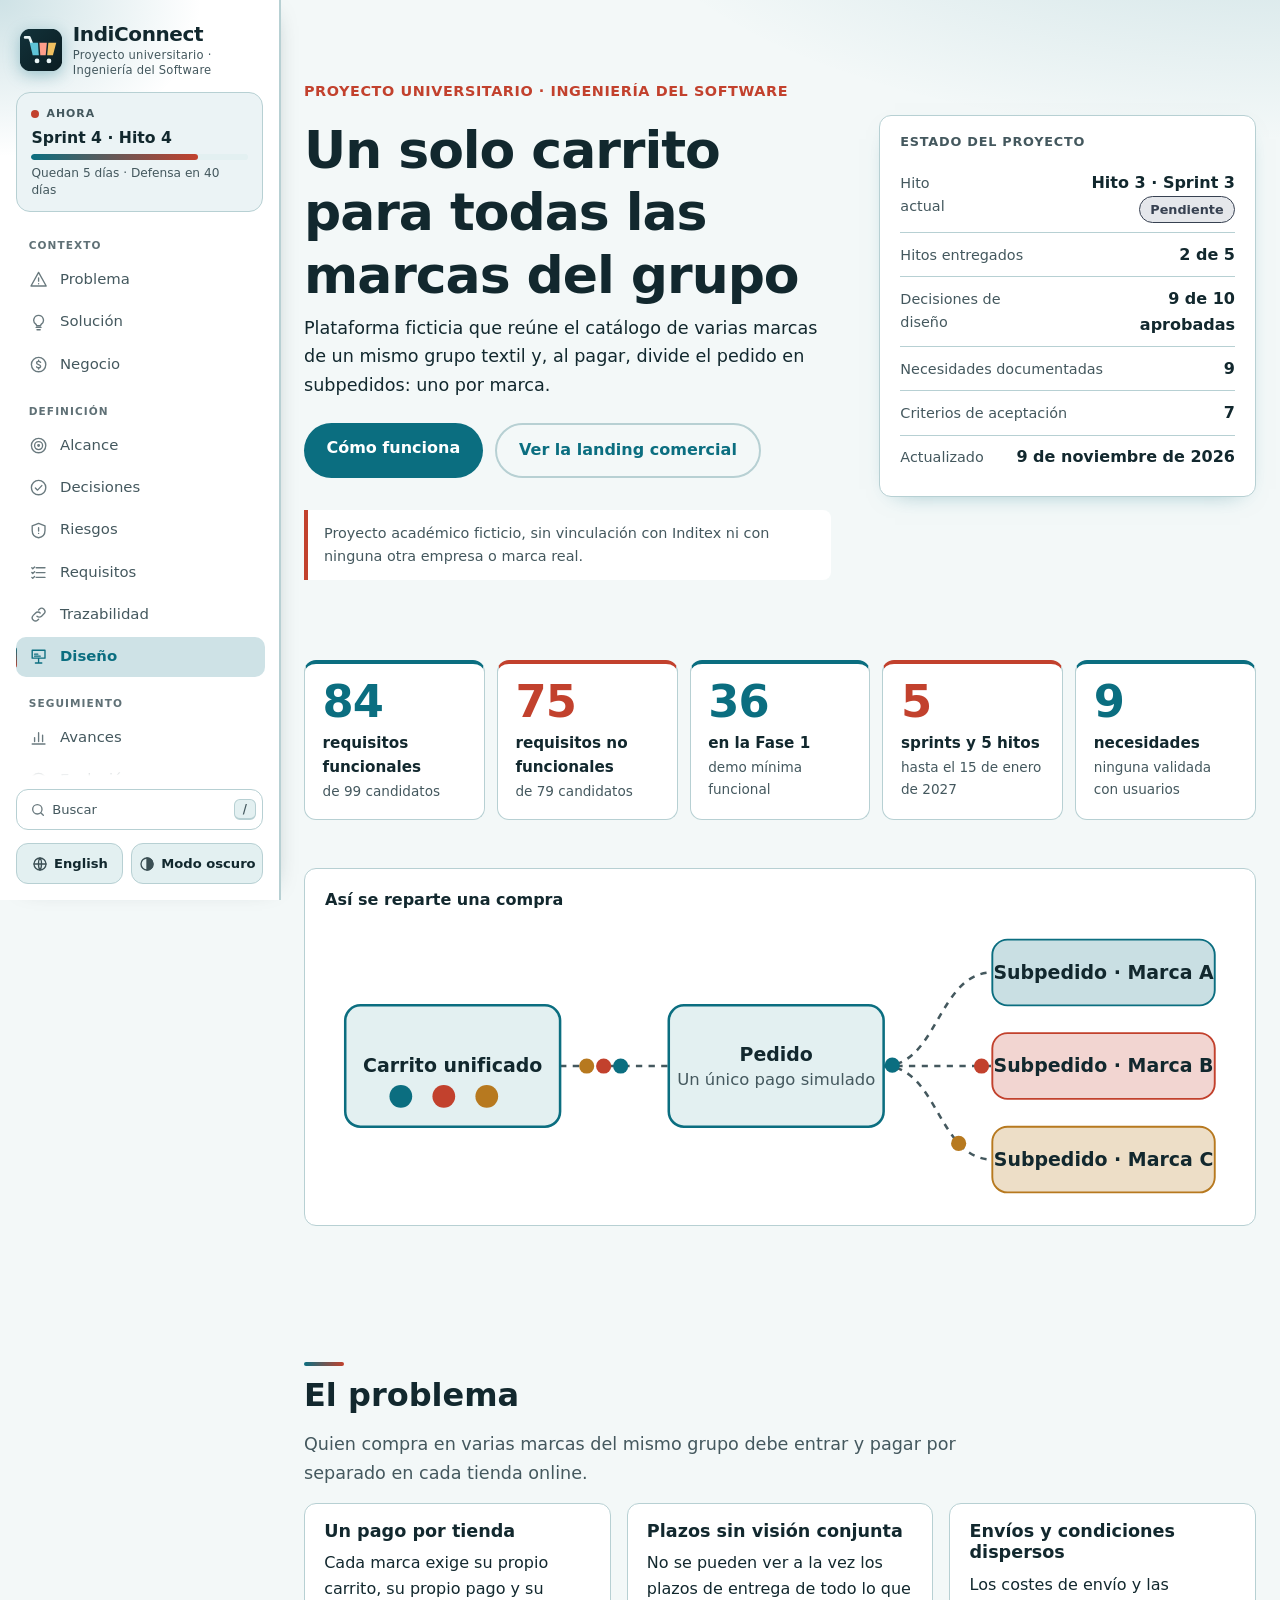
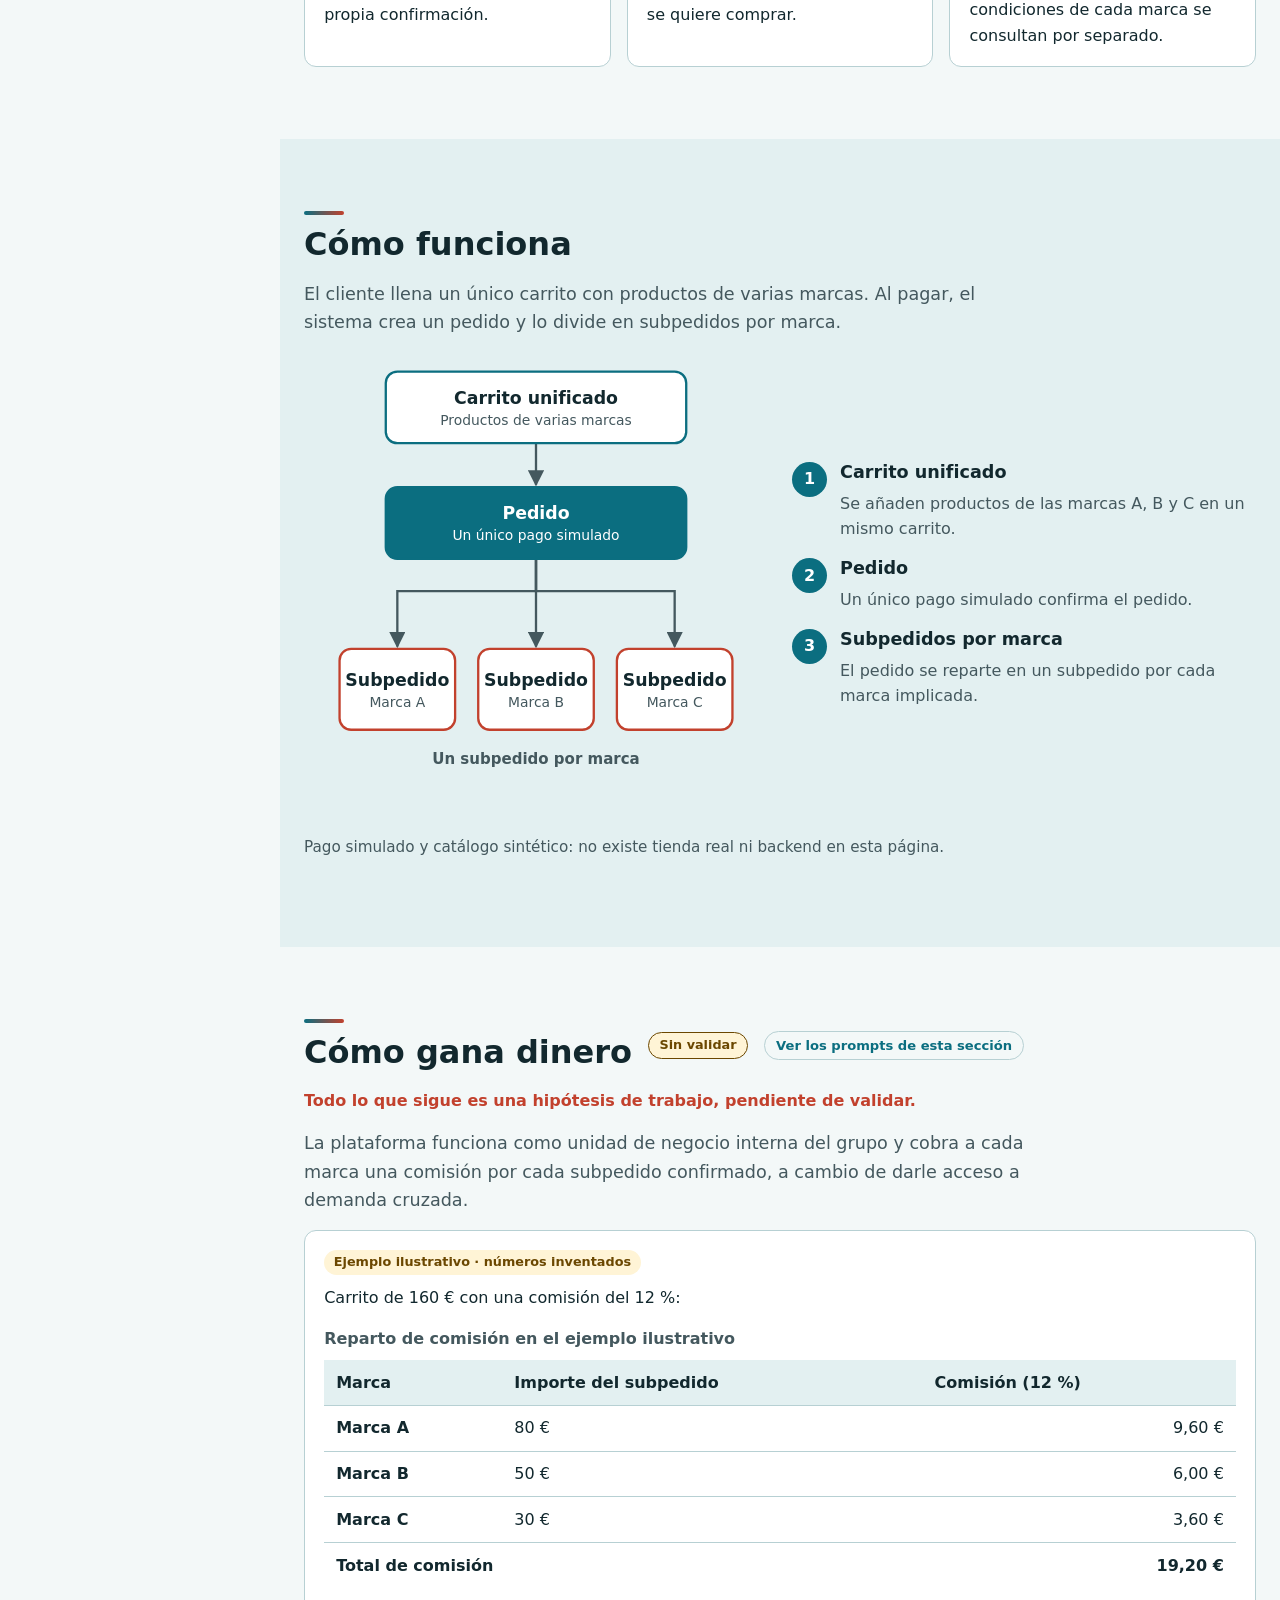
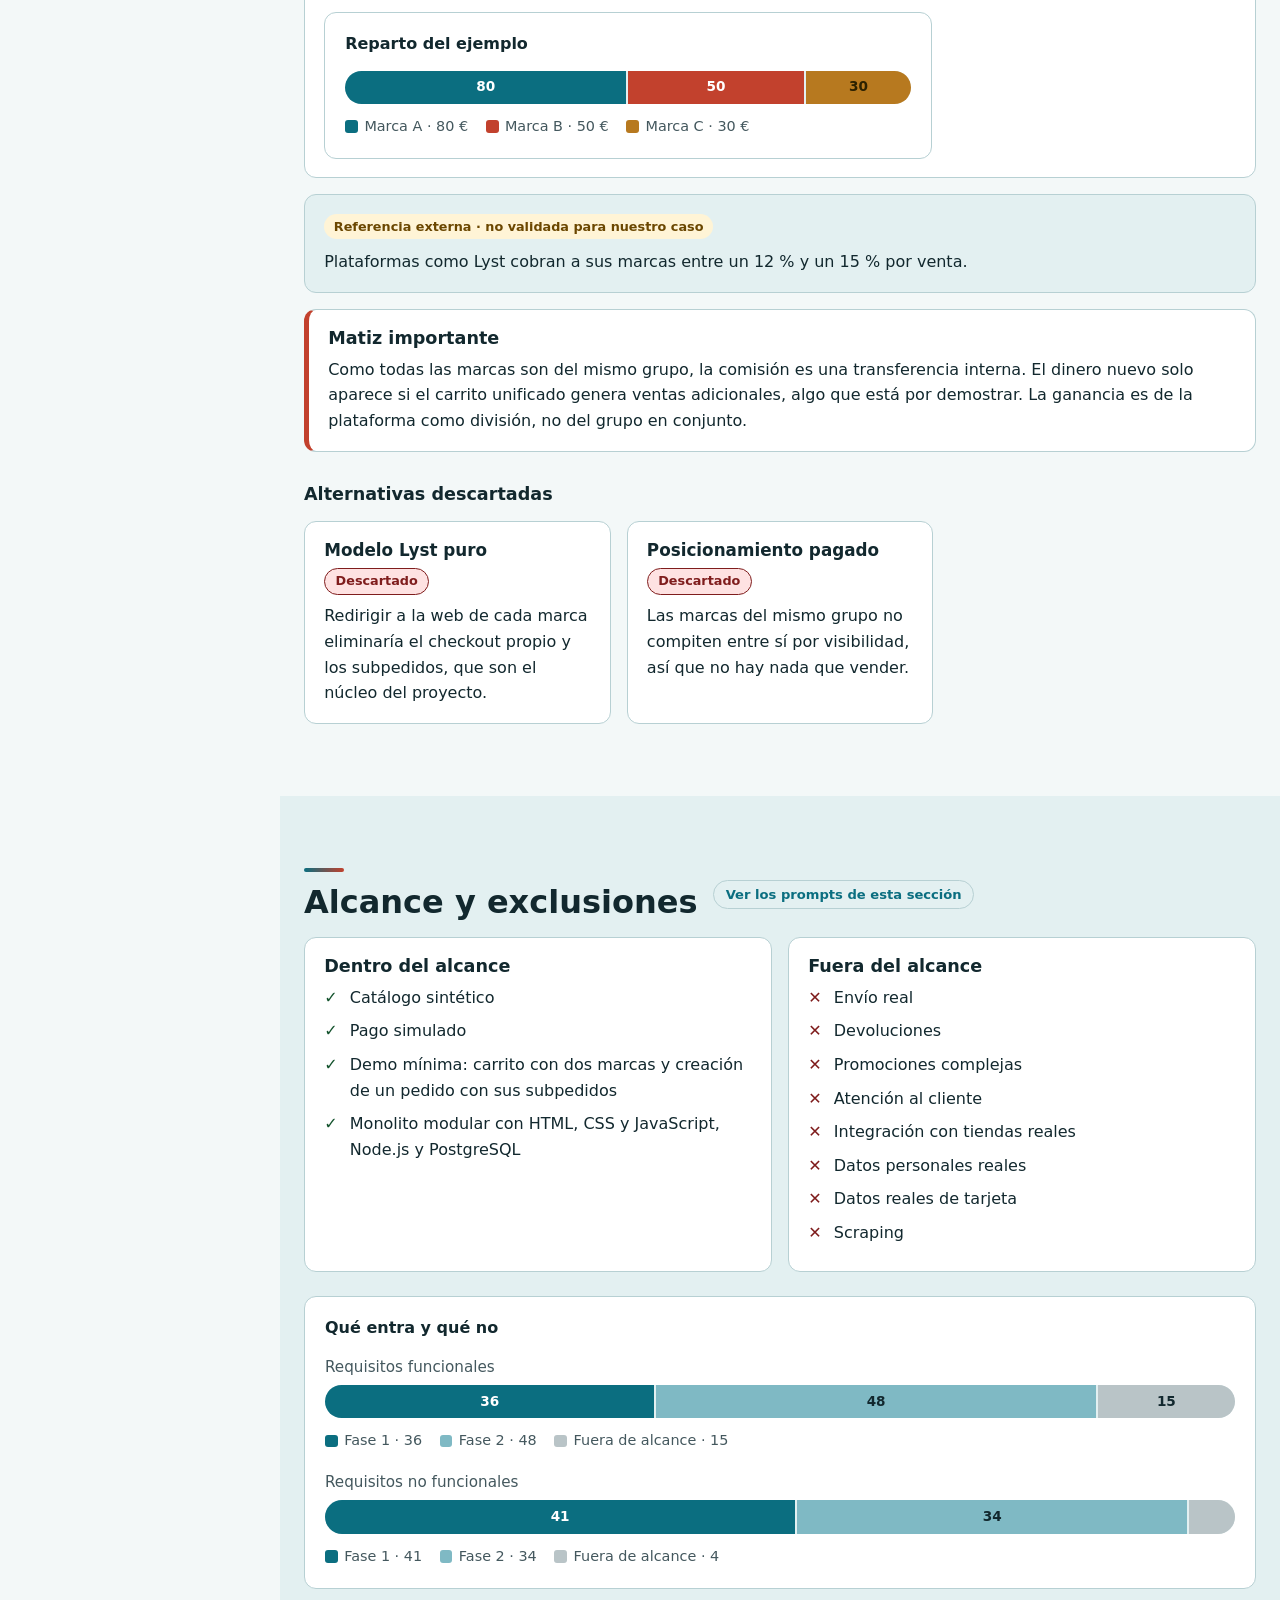
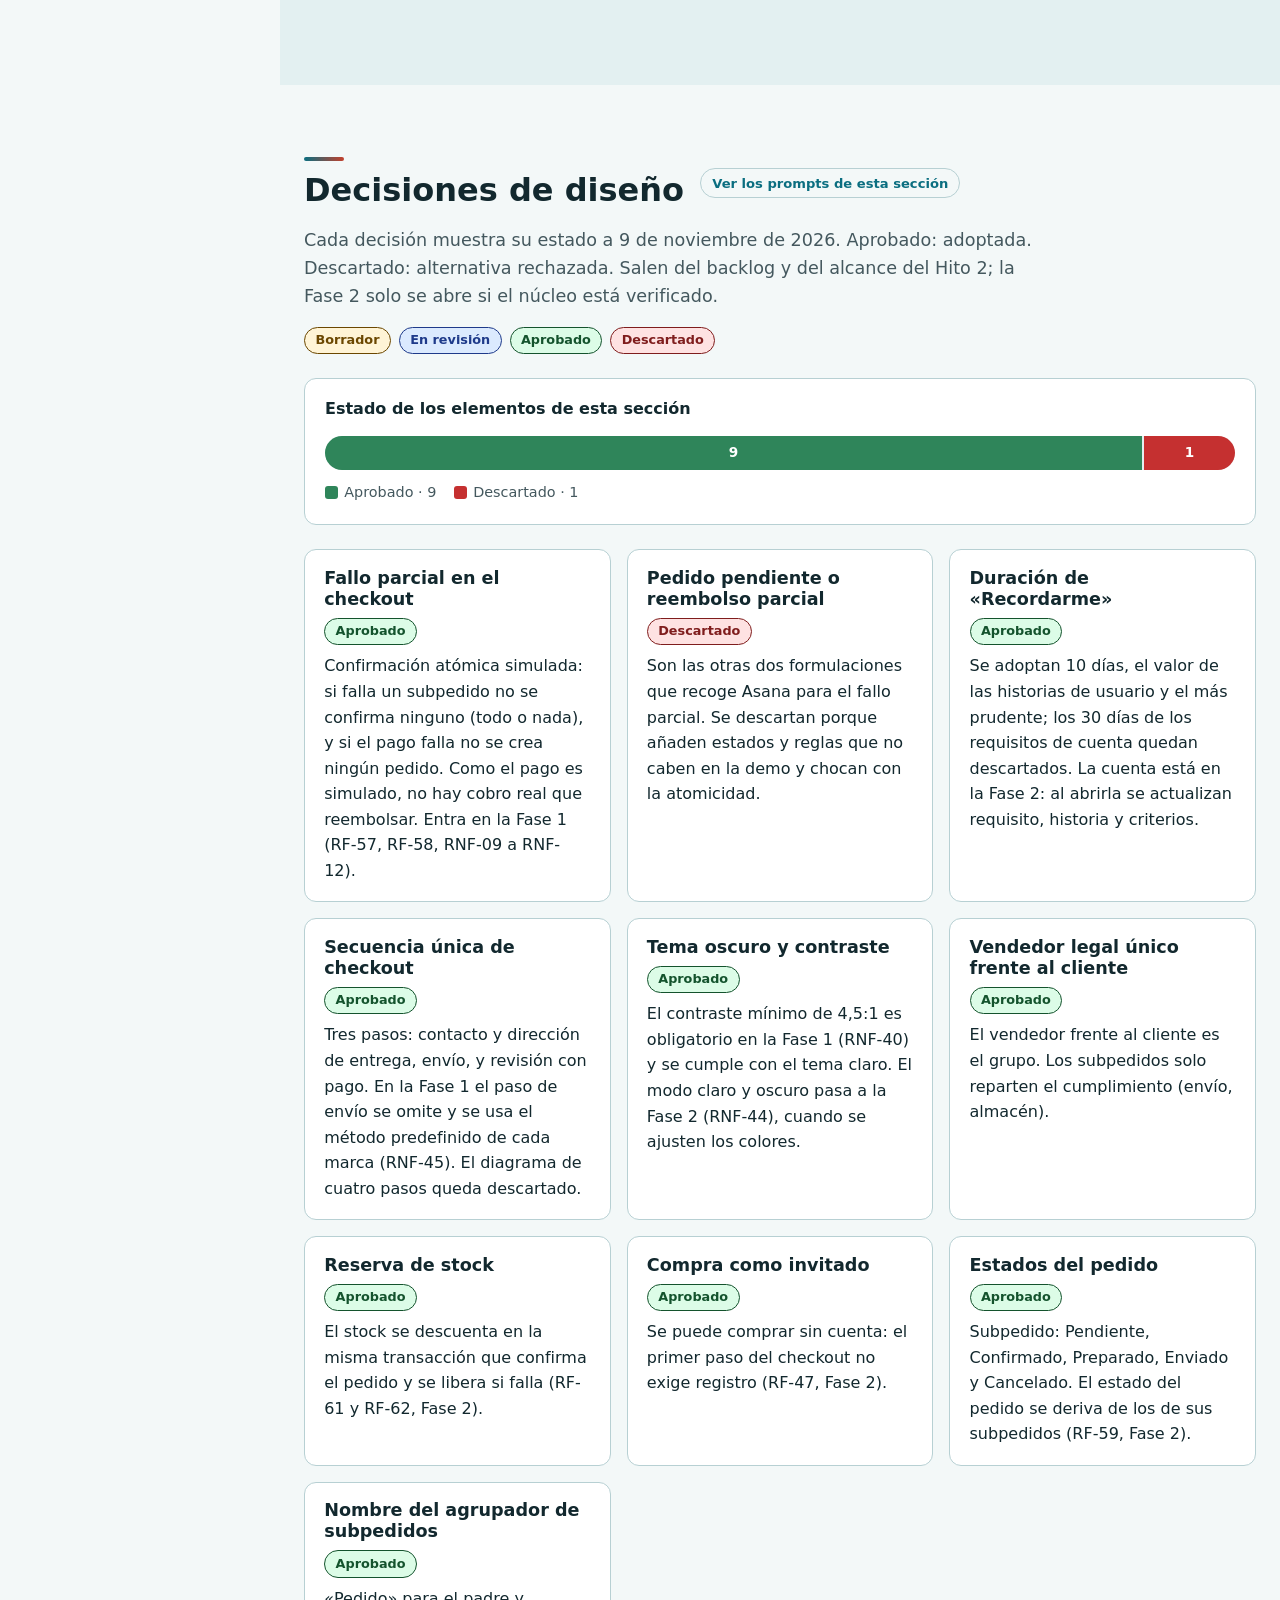
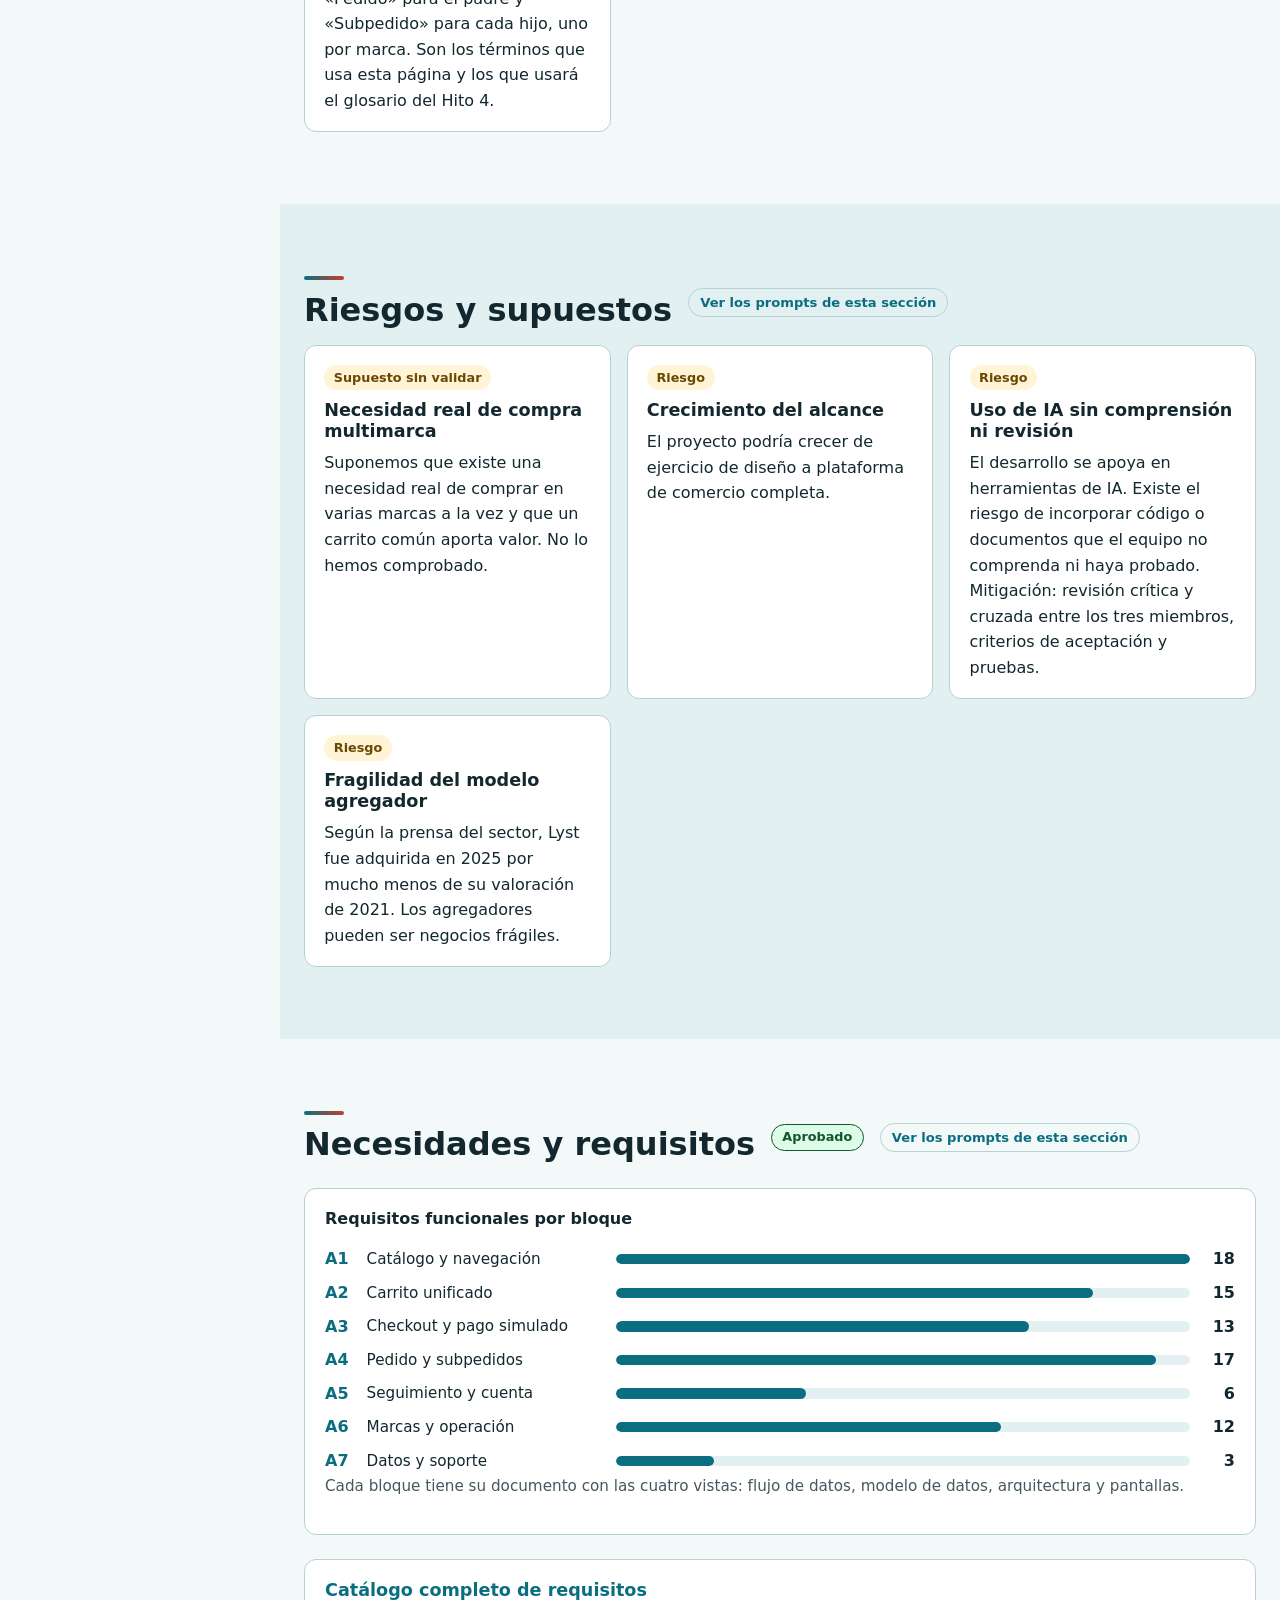
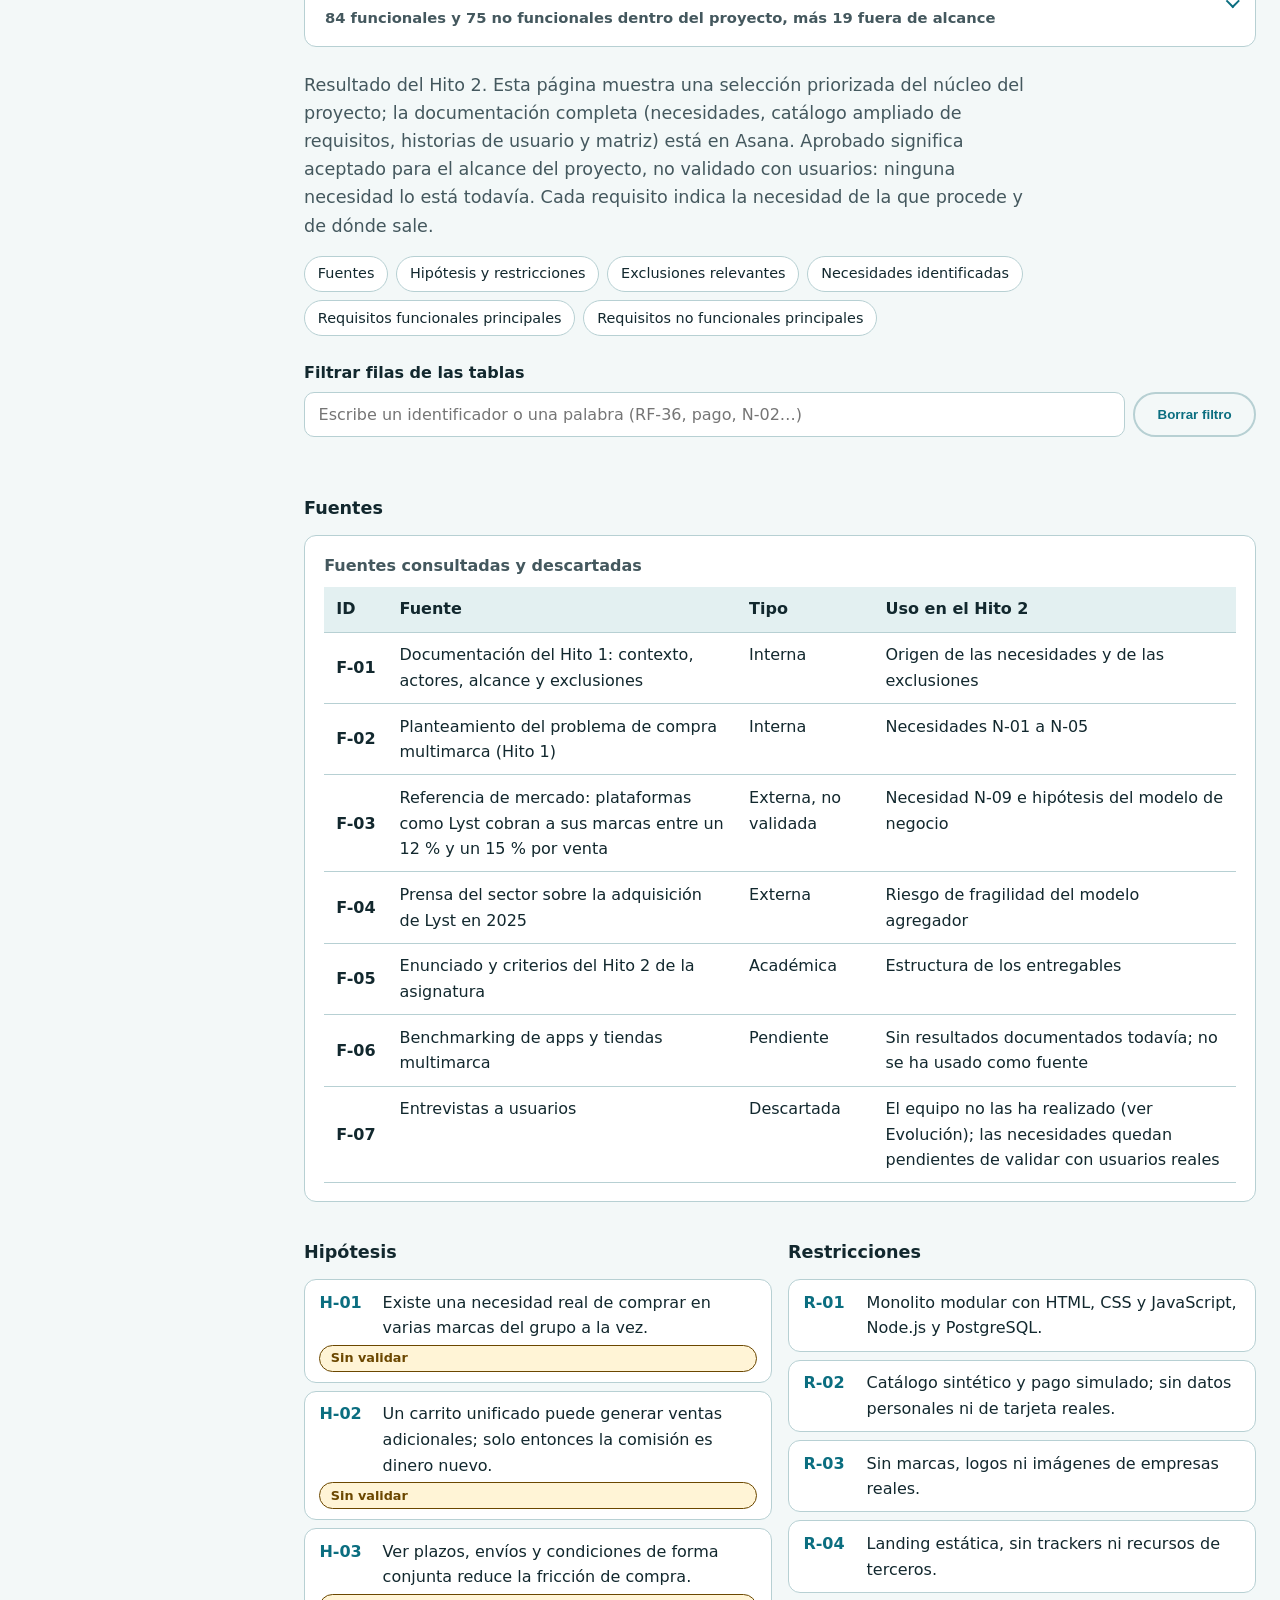
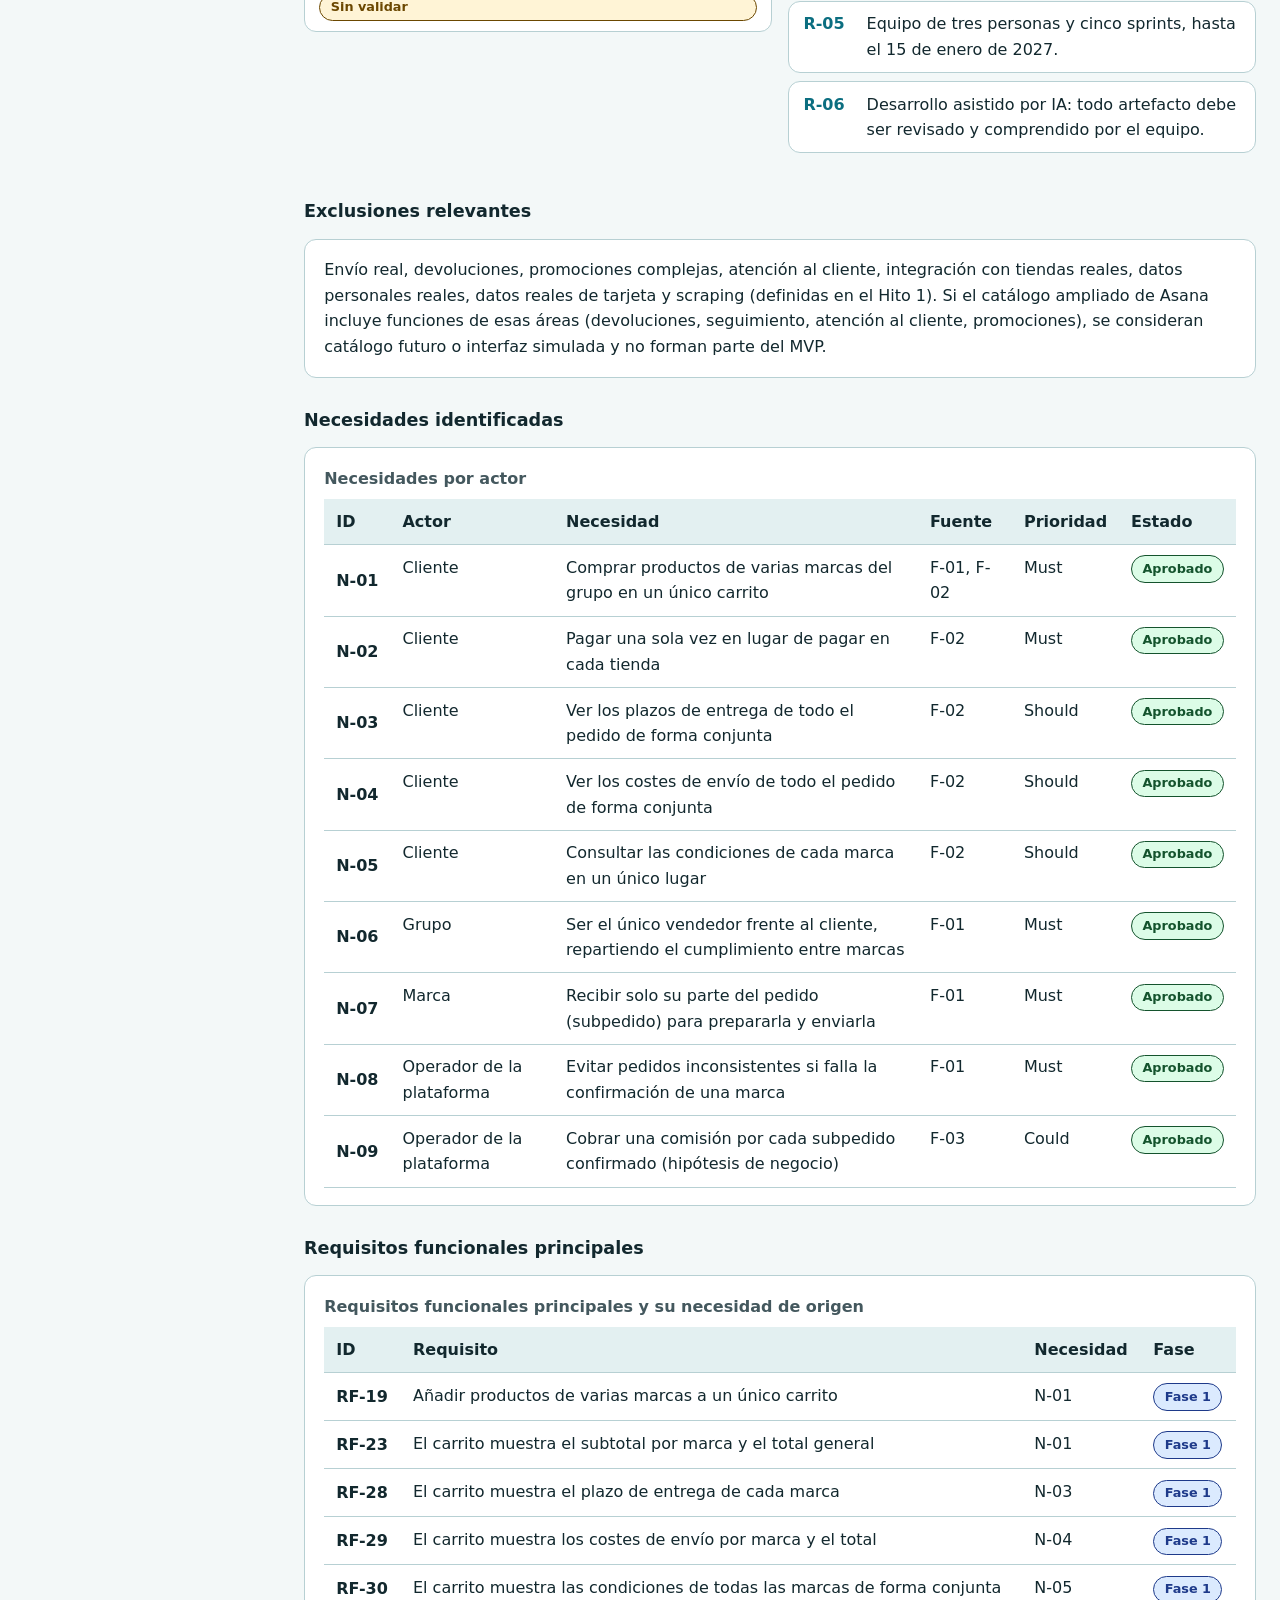
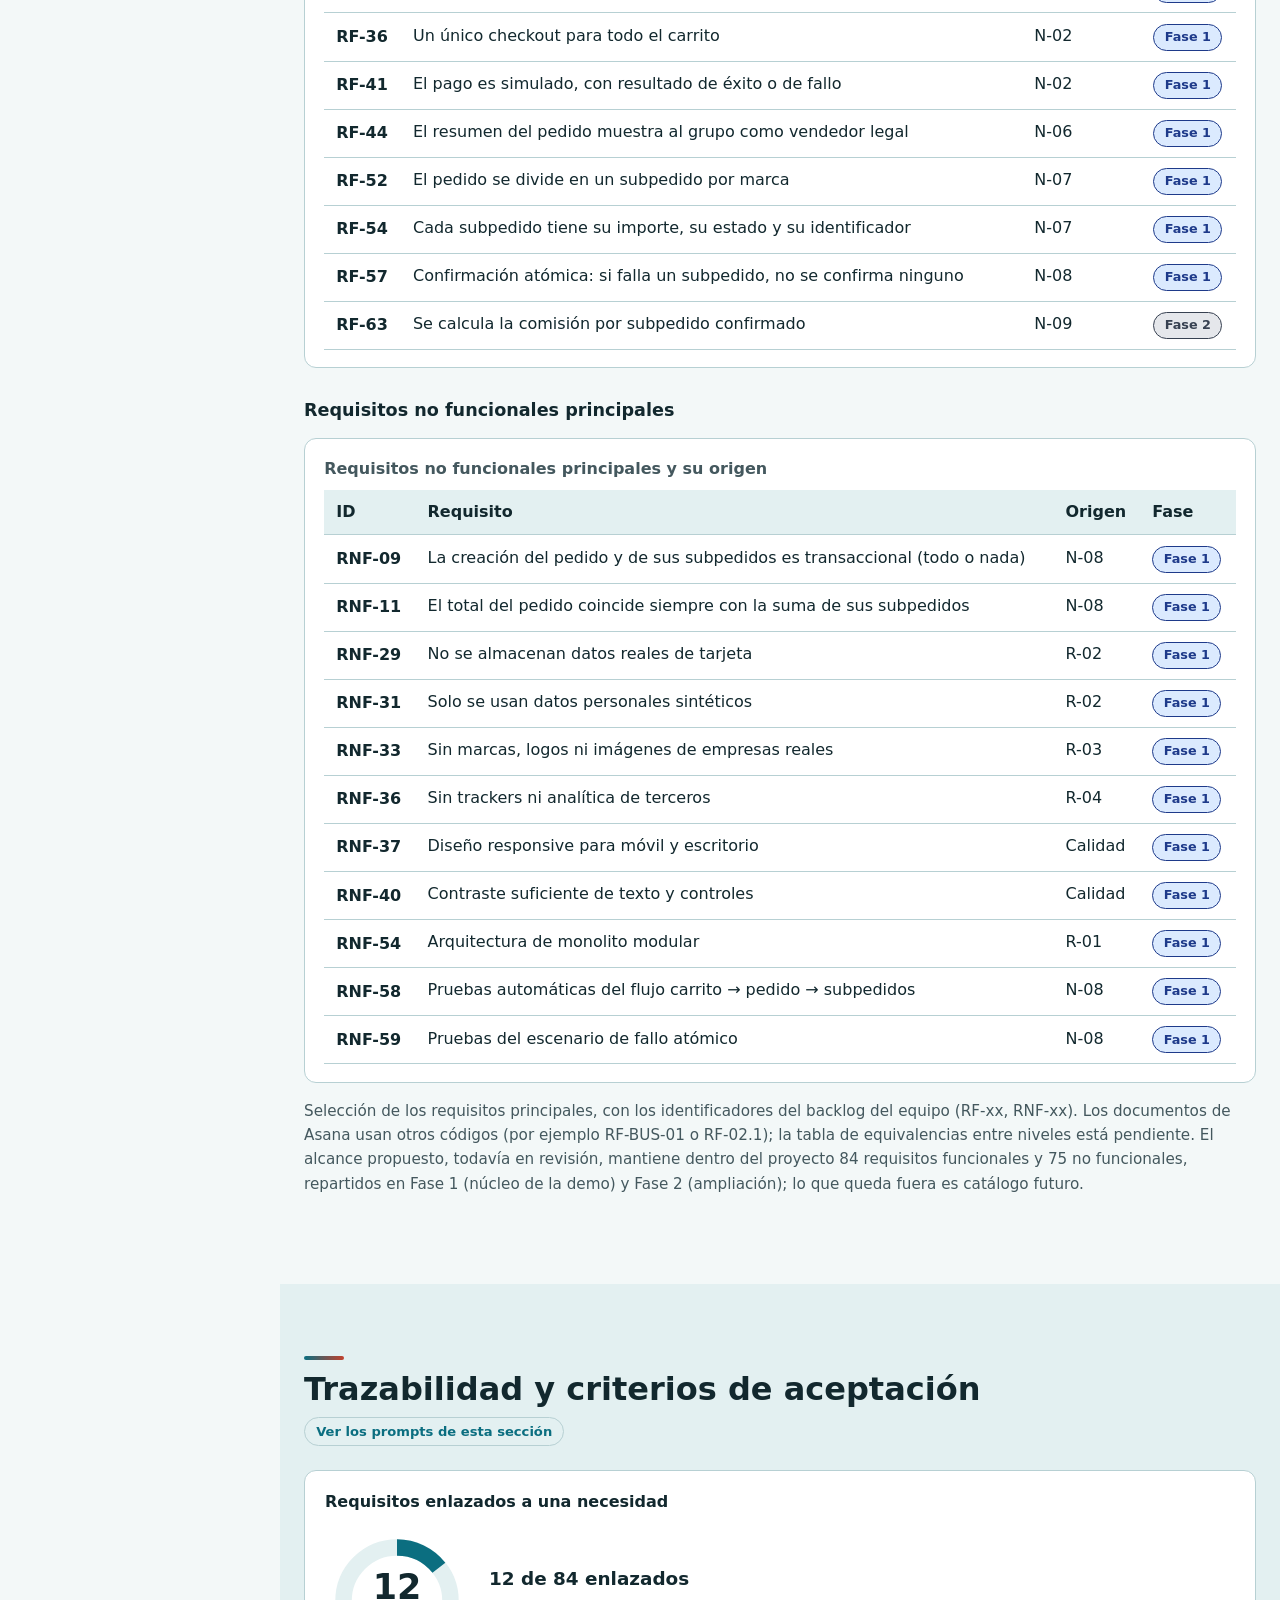
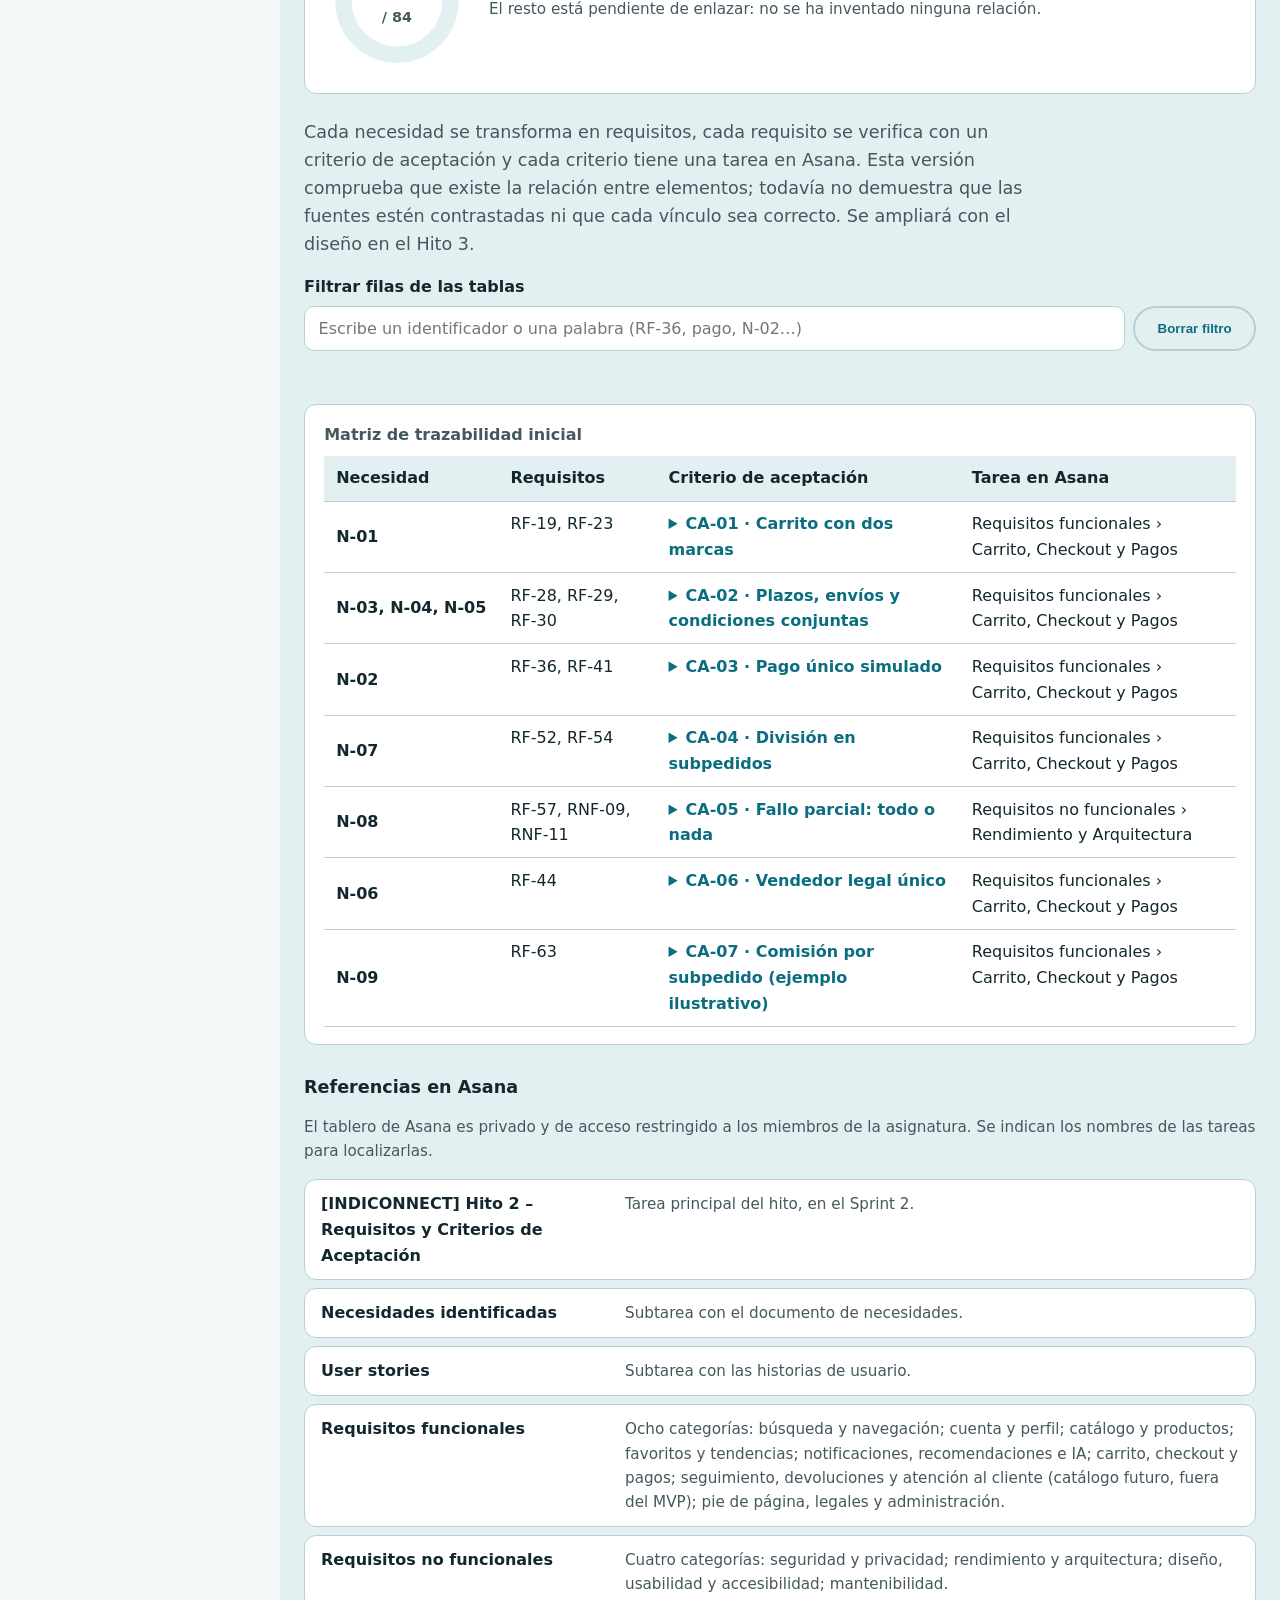
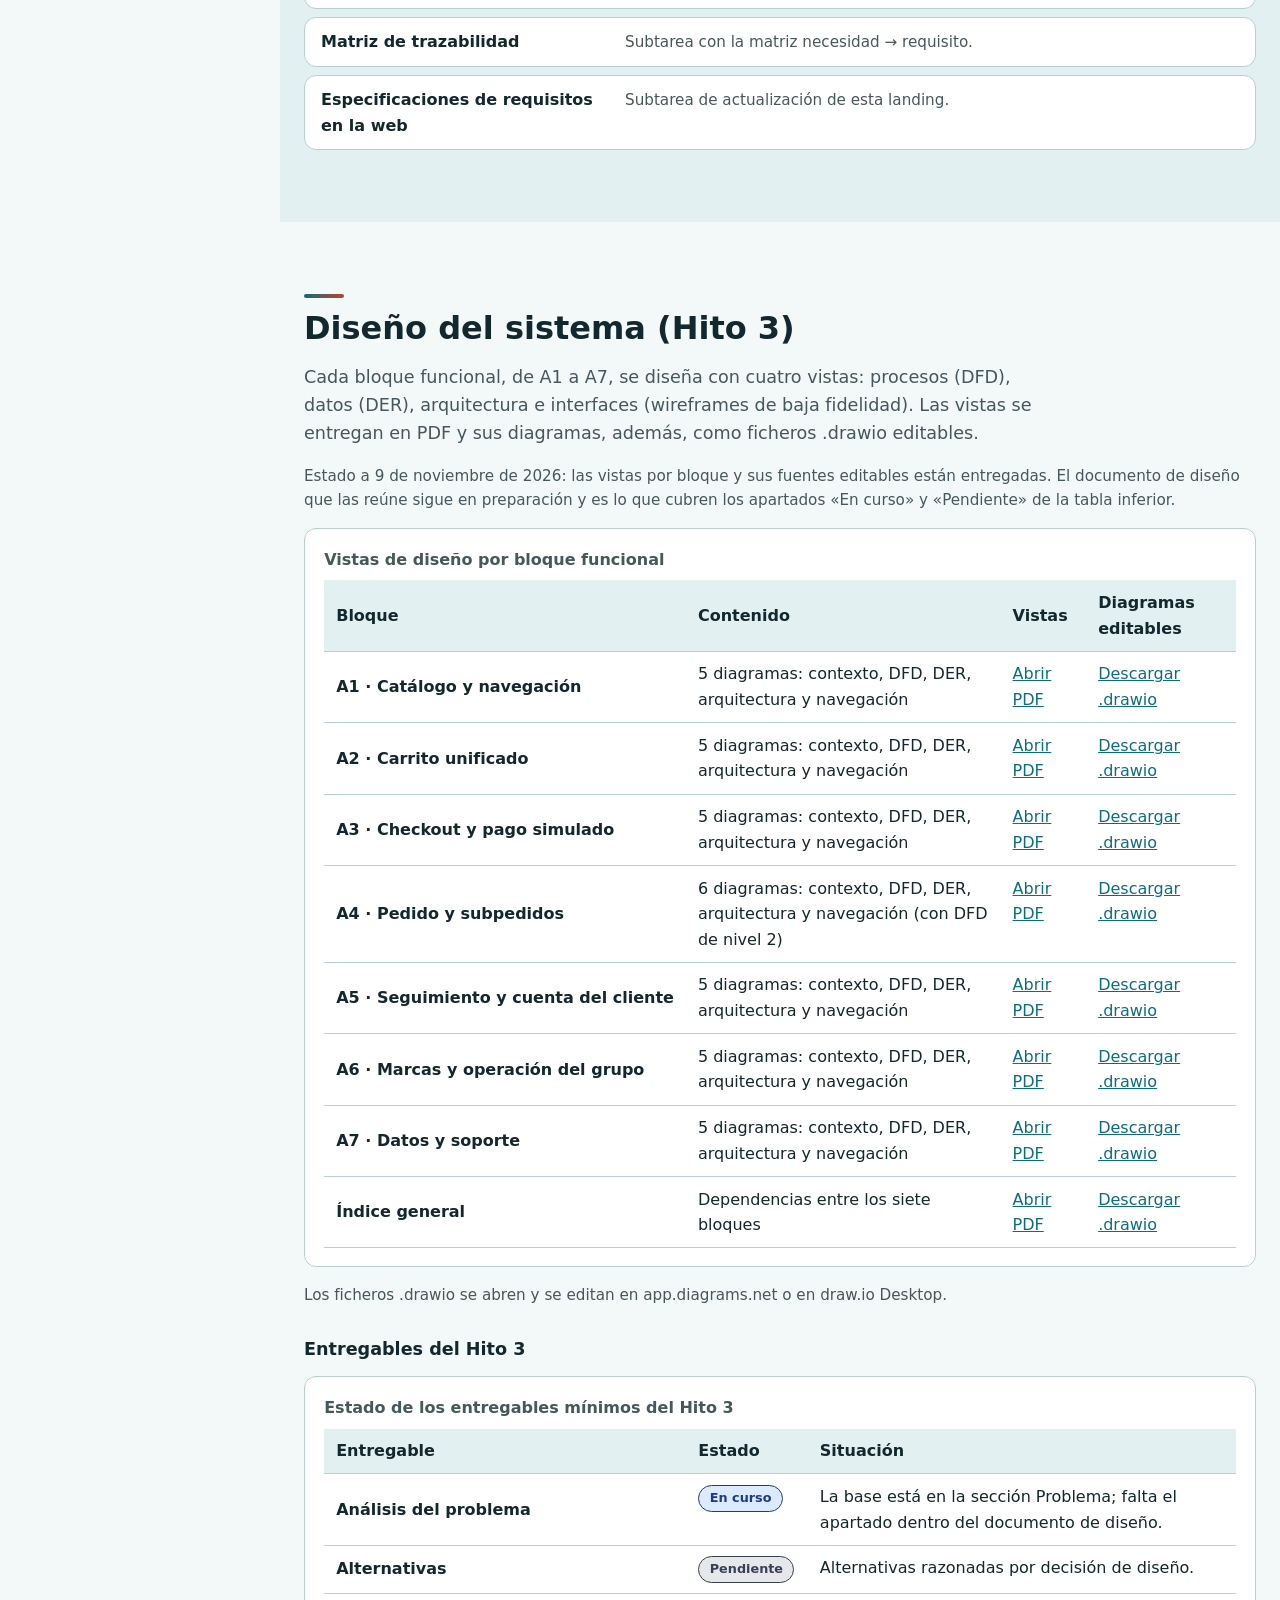
==== commit 73732ed1: "feat: add Hito 3 design section with block views and editable diagrams - New "Design" section (ES/EN" ====
--- a/index.html
+++ b/index.html
@@ -51,10 +51,11 @@
     <section id="riesgos" class="alt"></section>
     <section id="requisitos"></section>
     <section id="trazabilidad" class="alt"></section>
-    <section id="avances"></section>
-    <section id="evolucion" class="alt"></section>
-    <section id="uso-ia"></section>
-    <section id="equipo" class="alt"></section>
+    <section id="diseno"></section>
+    <section id="avances" class="alt"></section>
+    <section id="evolucion"></section>
+    <section id="uso-ia" class="alt"></section>
+    <section id="equipo"></section>
   </main>
 
   <footer class="site-footer" id="site-footer"></footer>
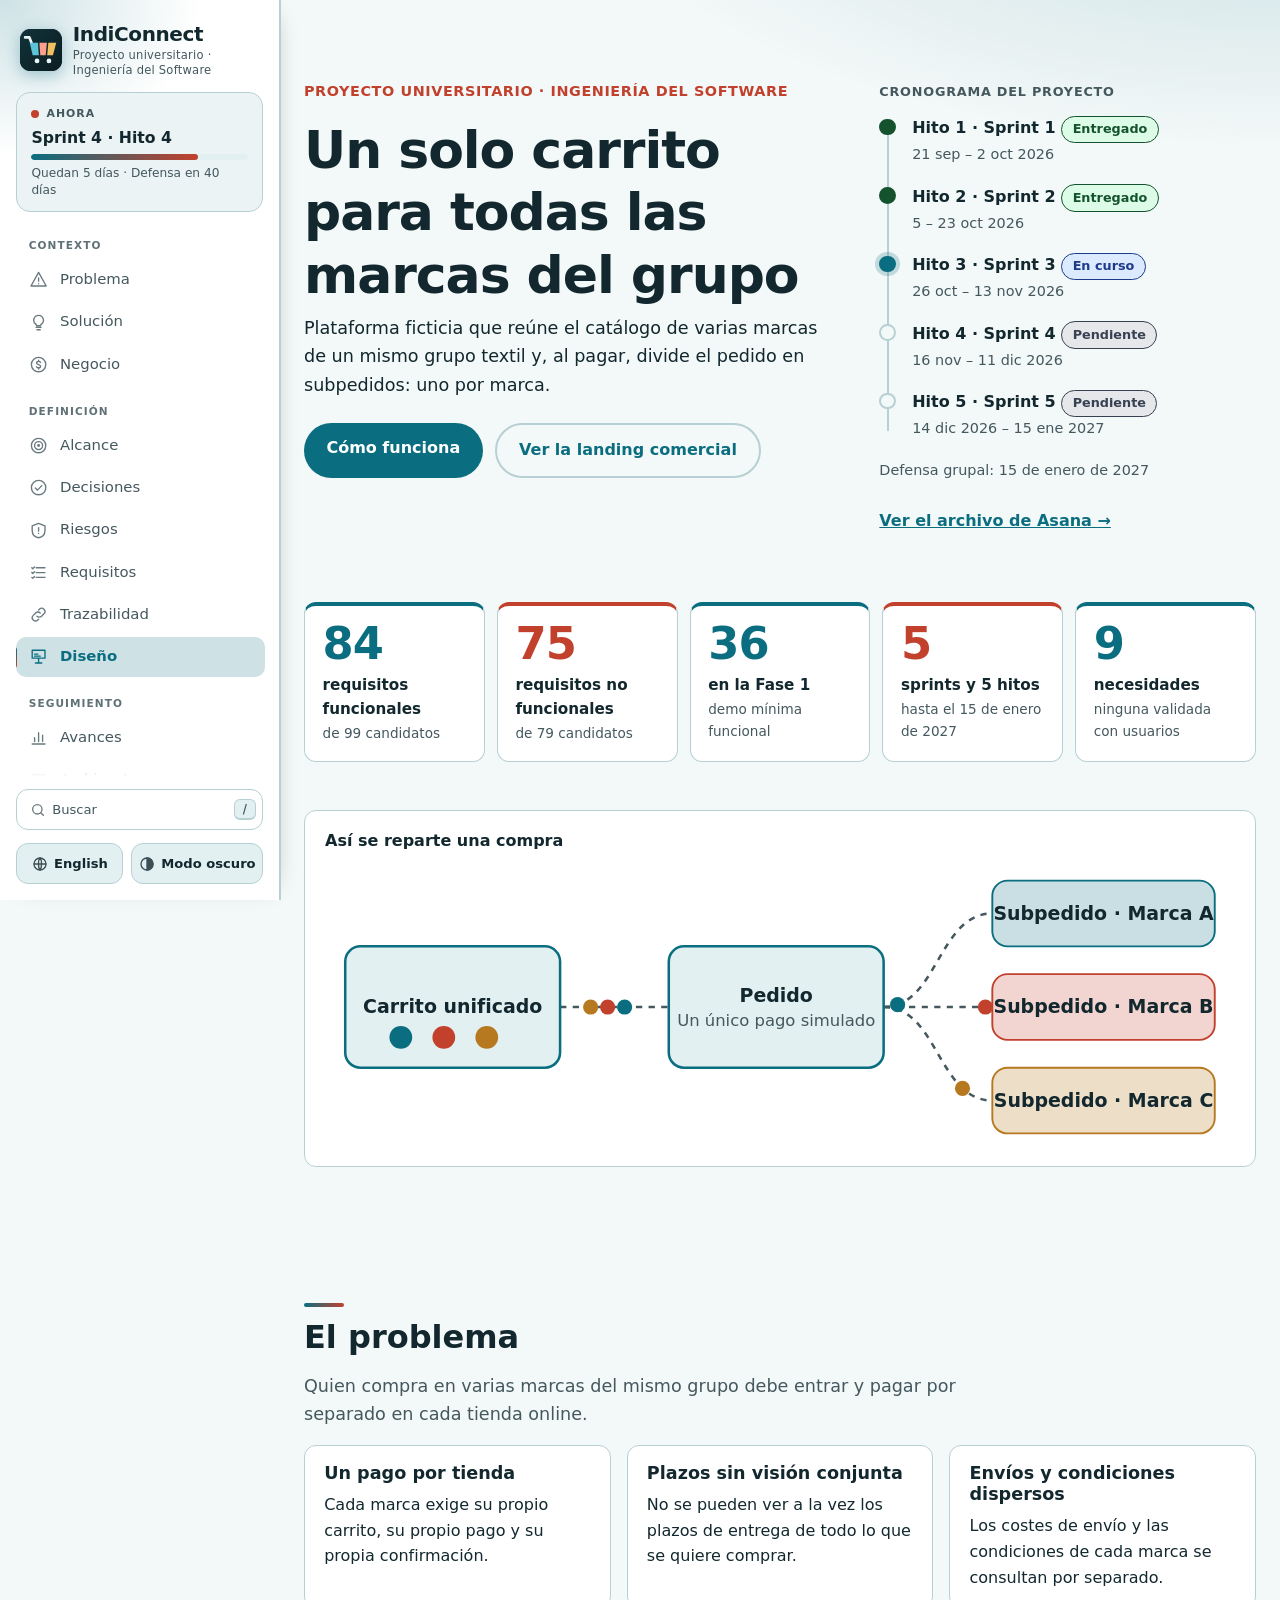
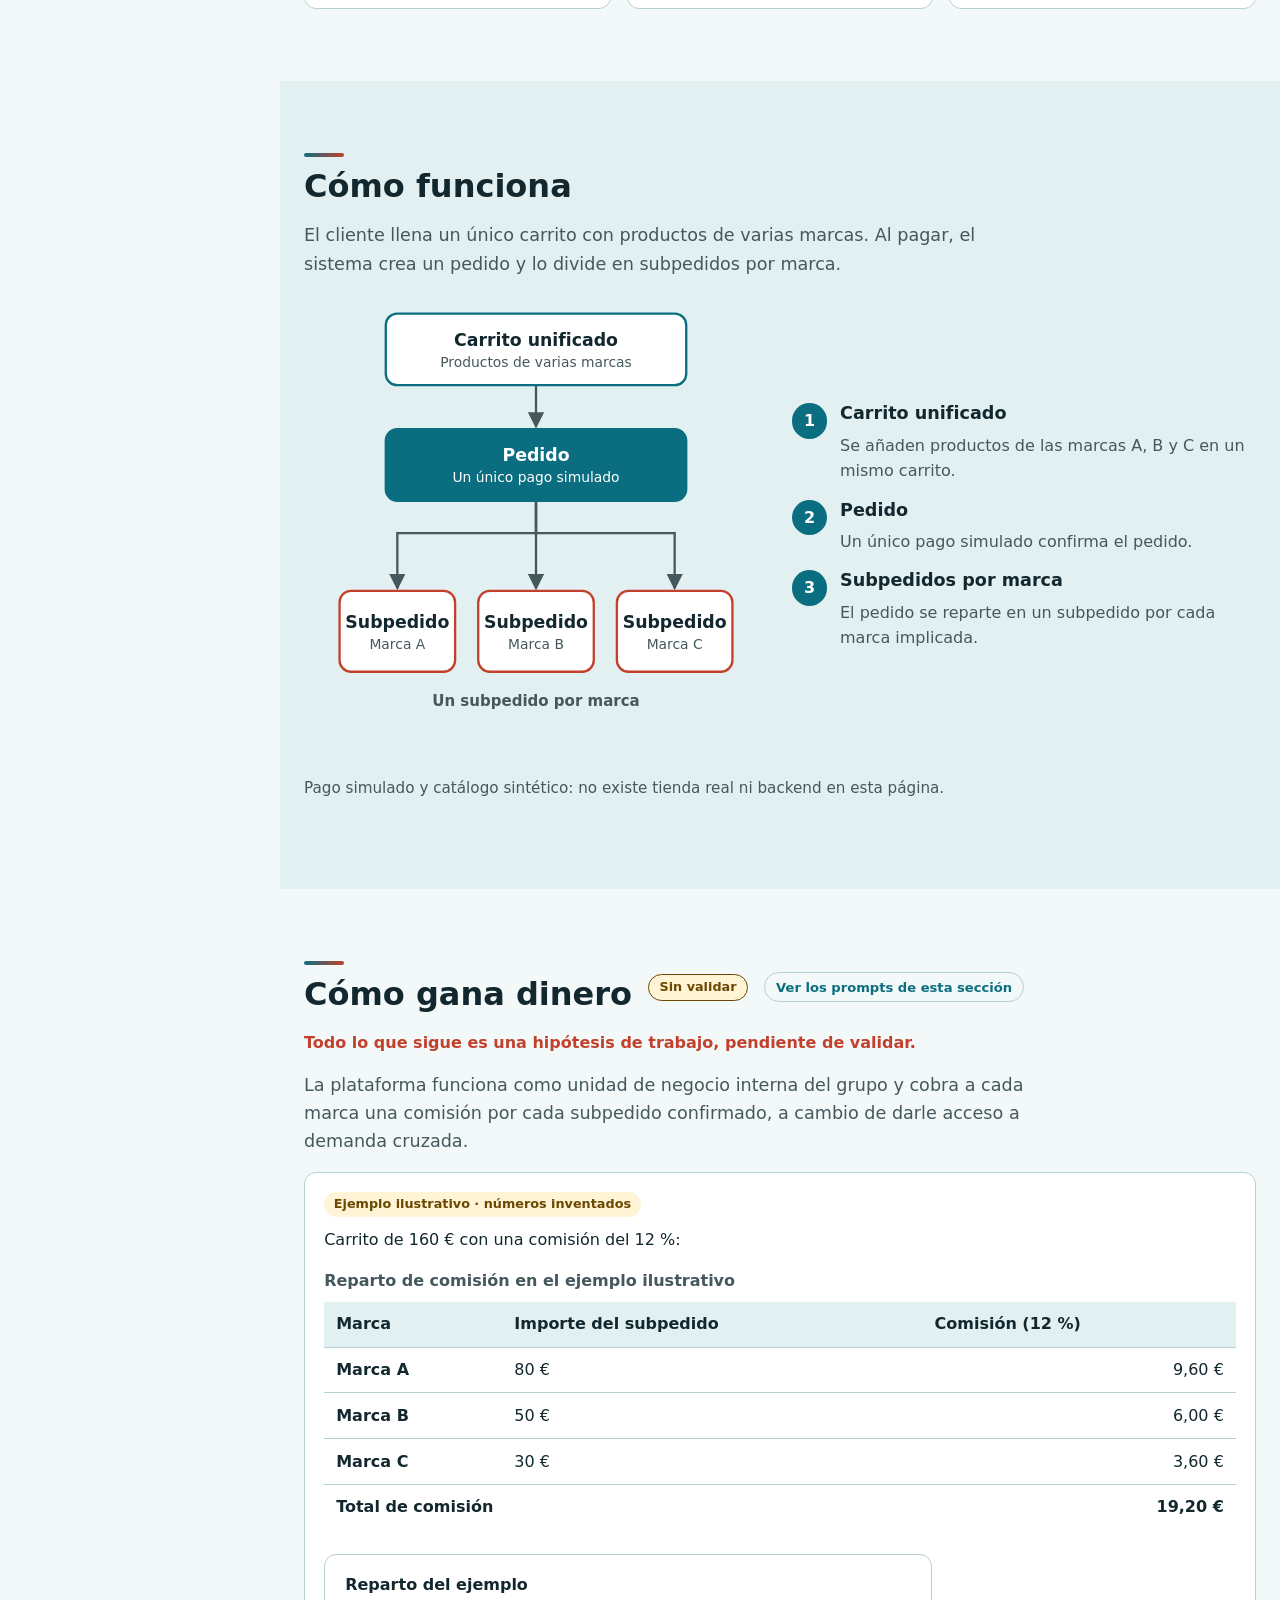
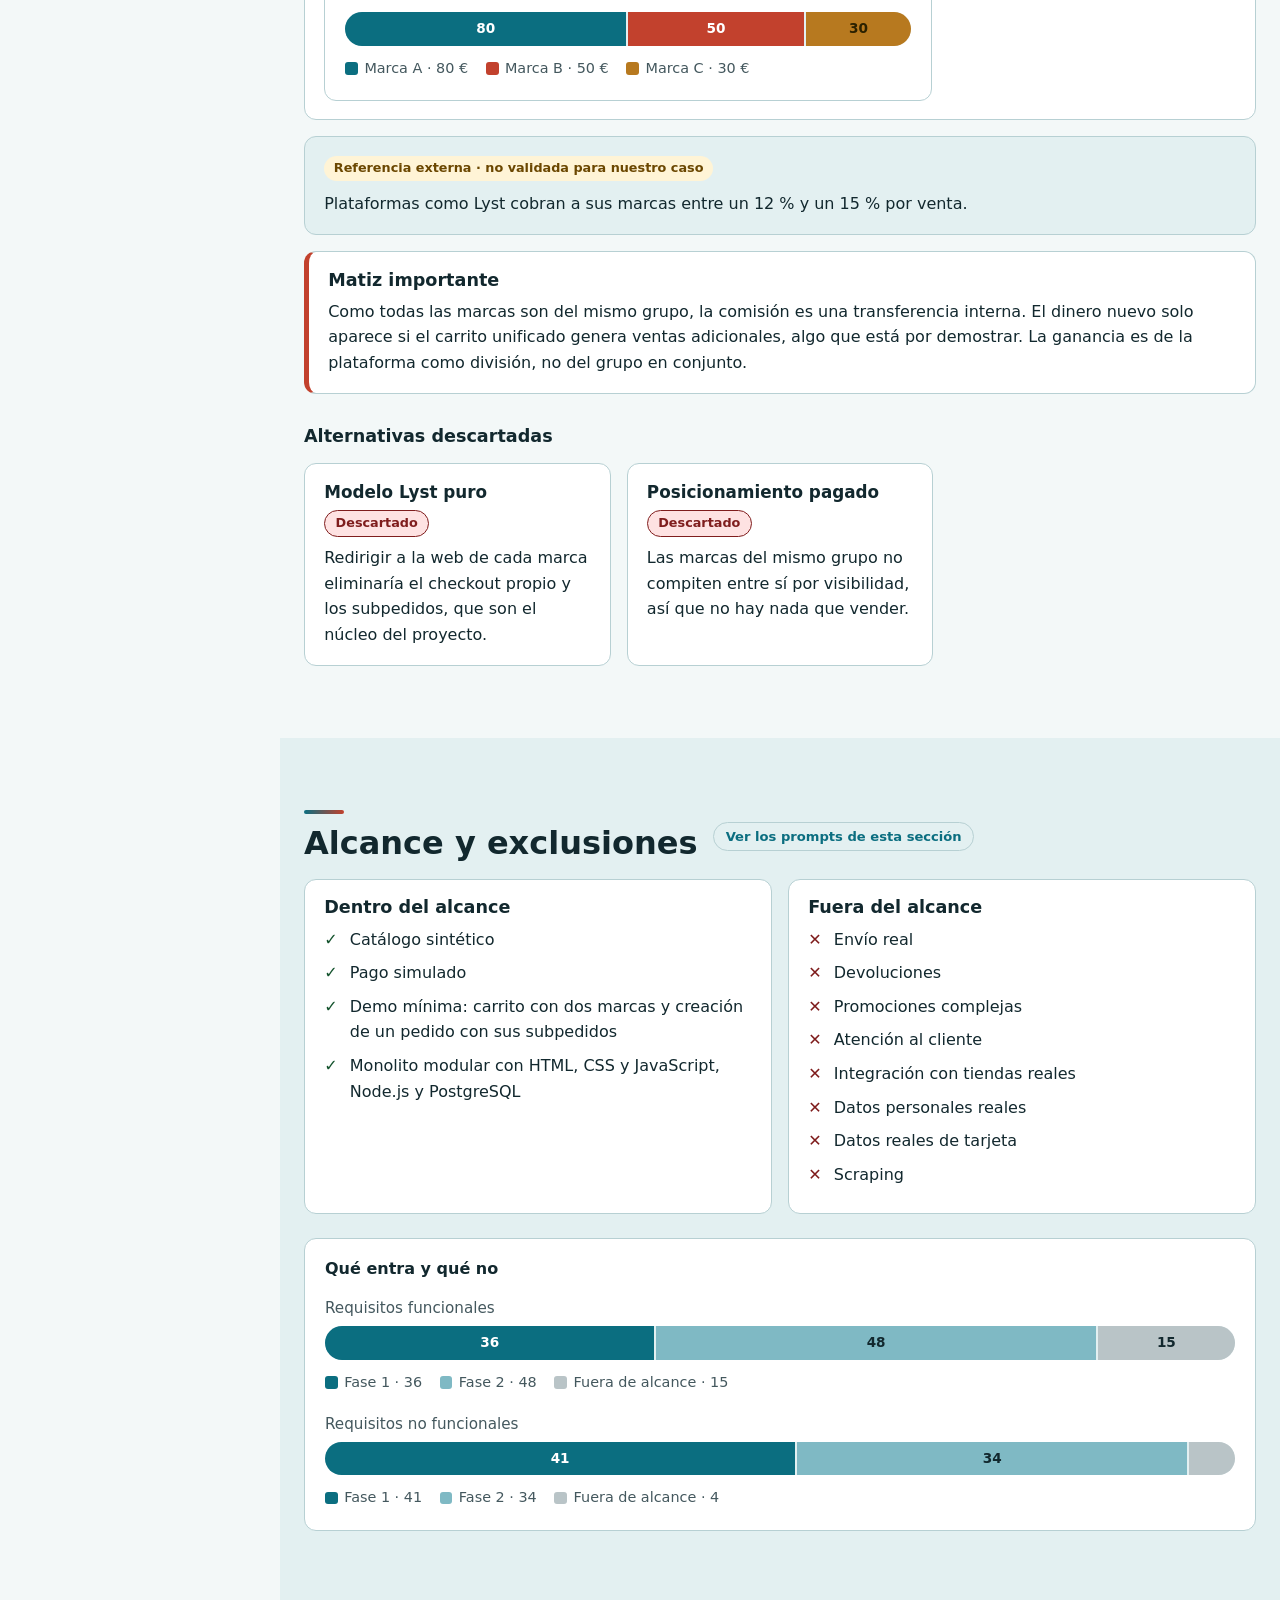
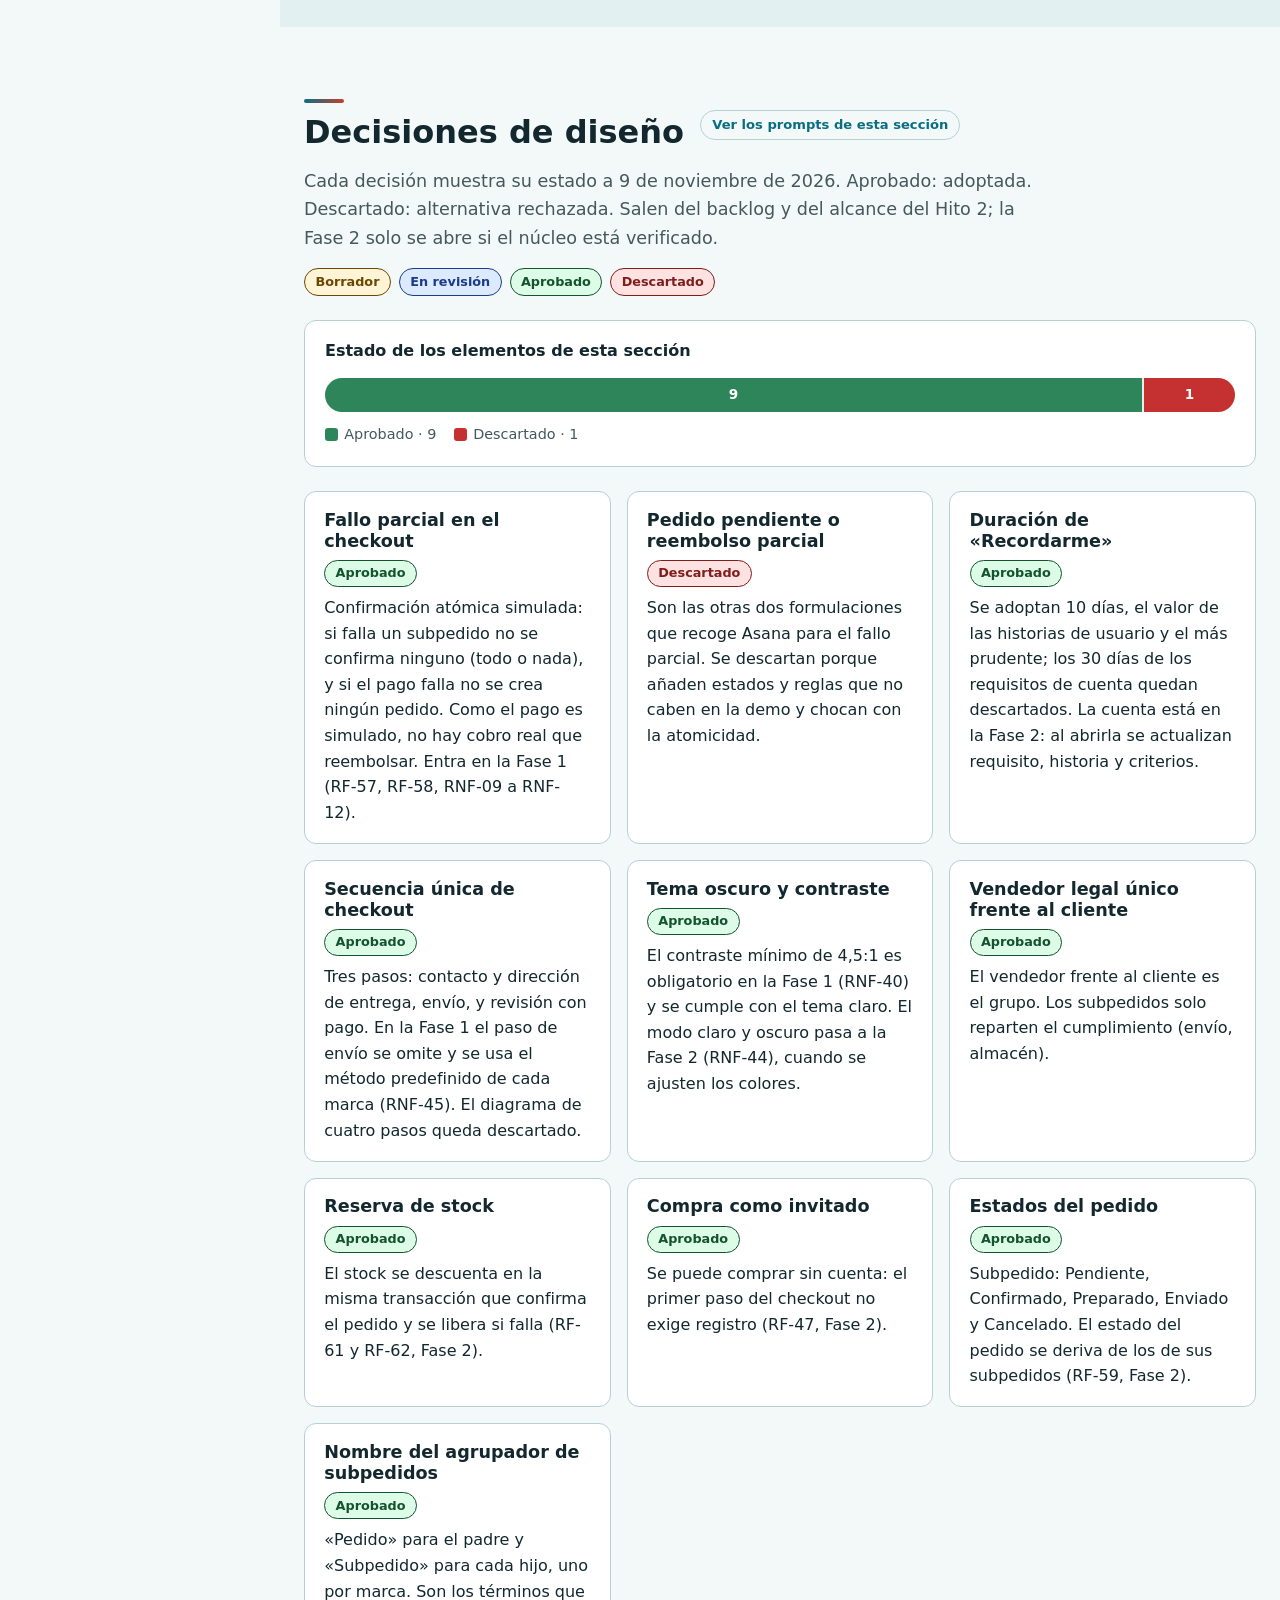
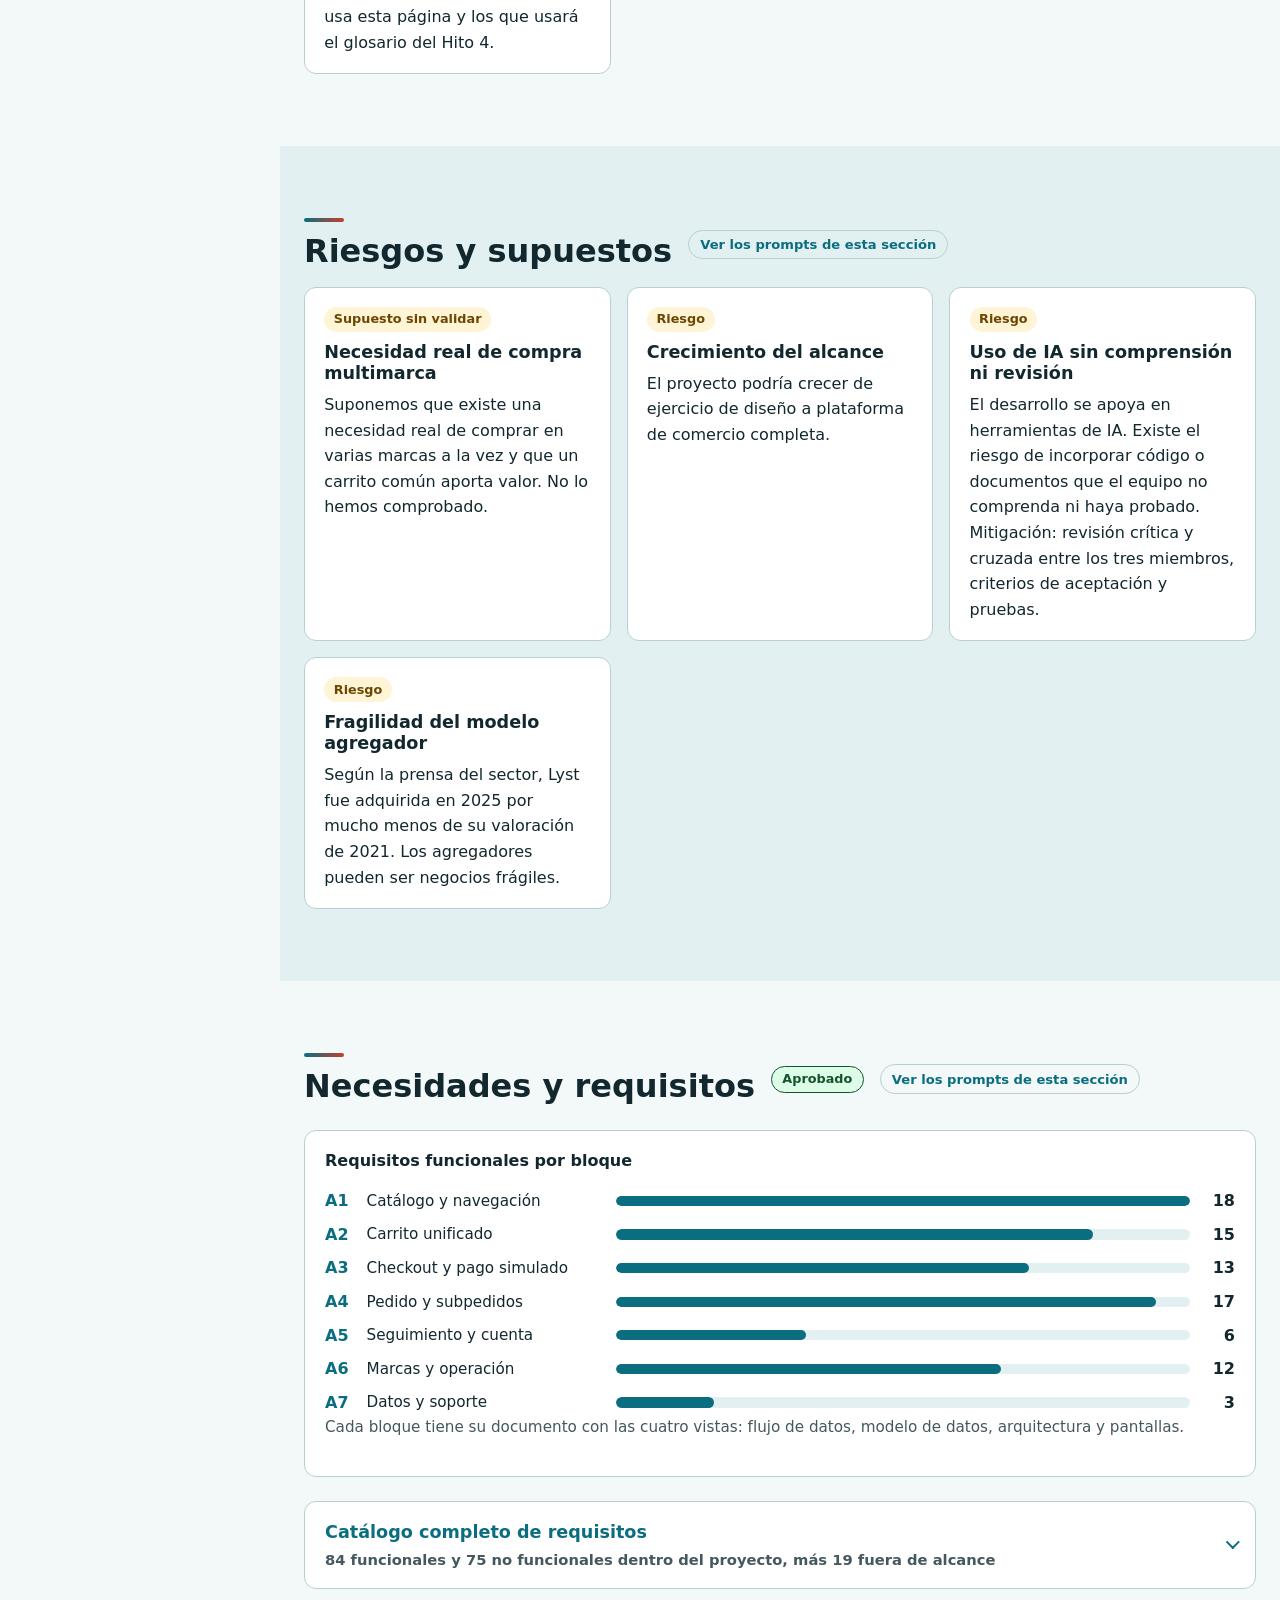
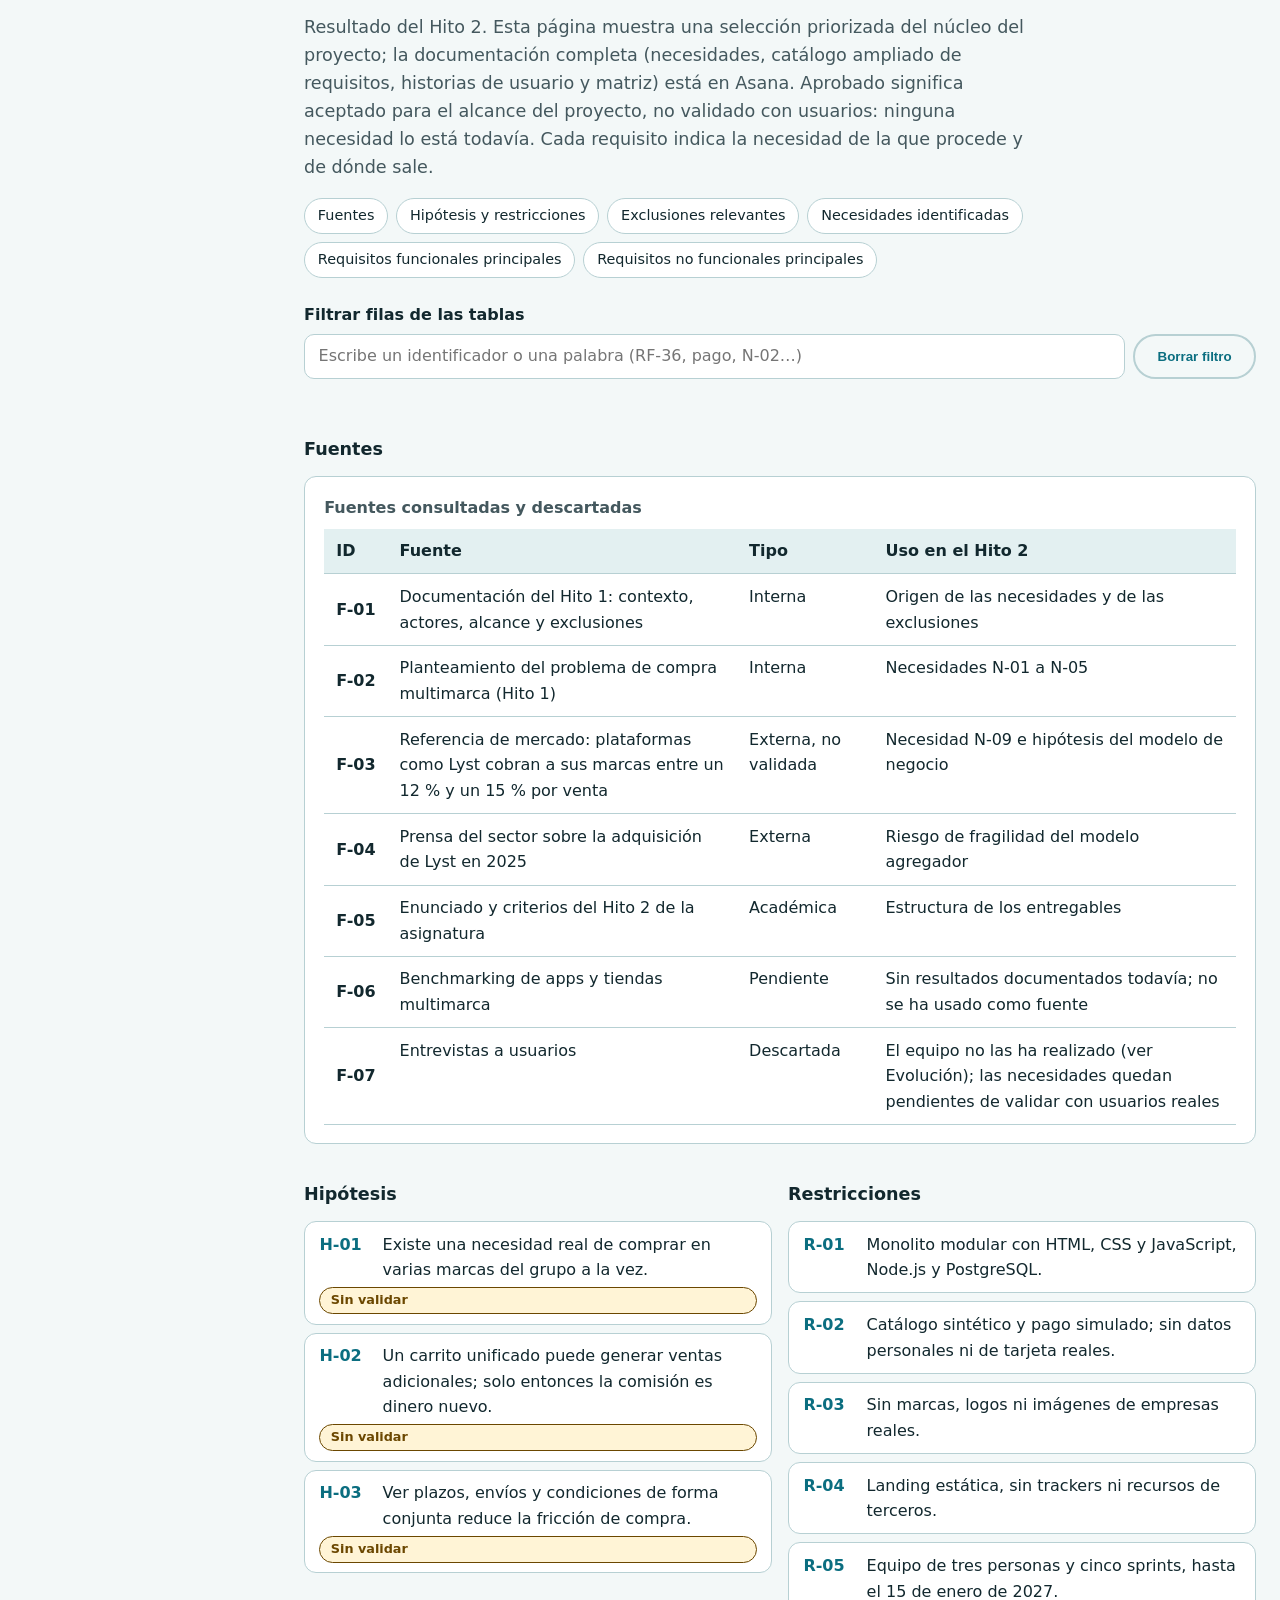
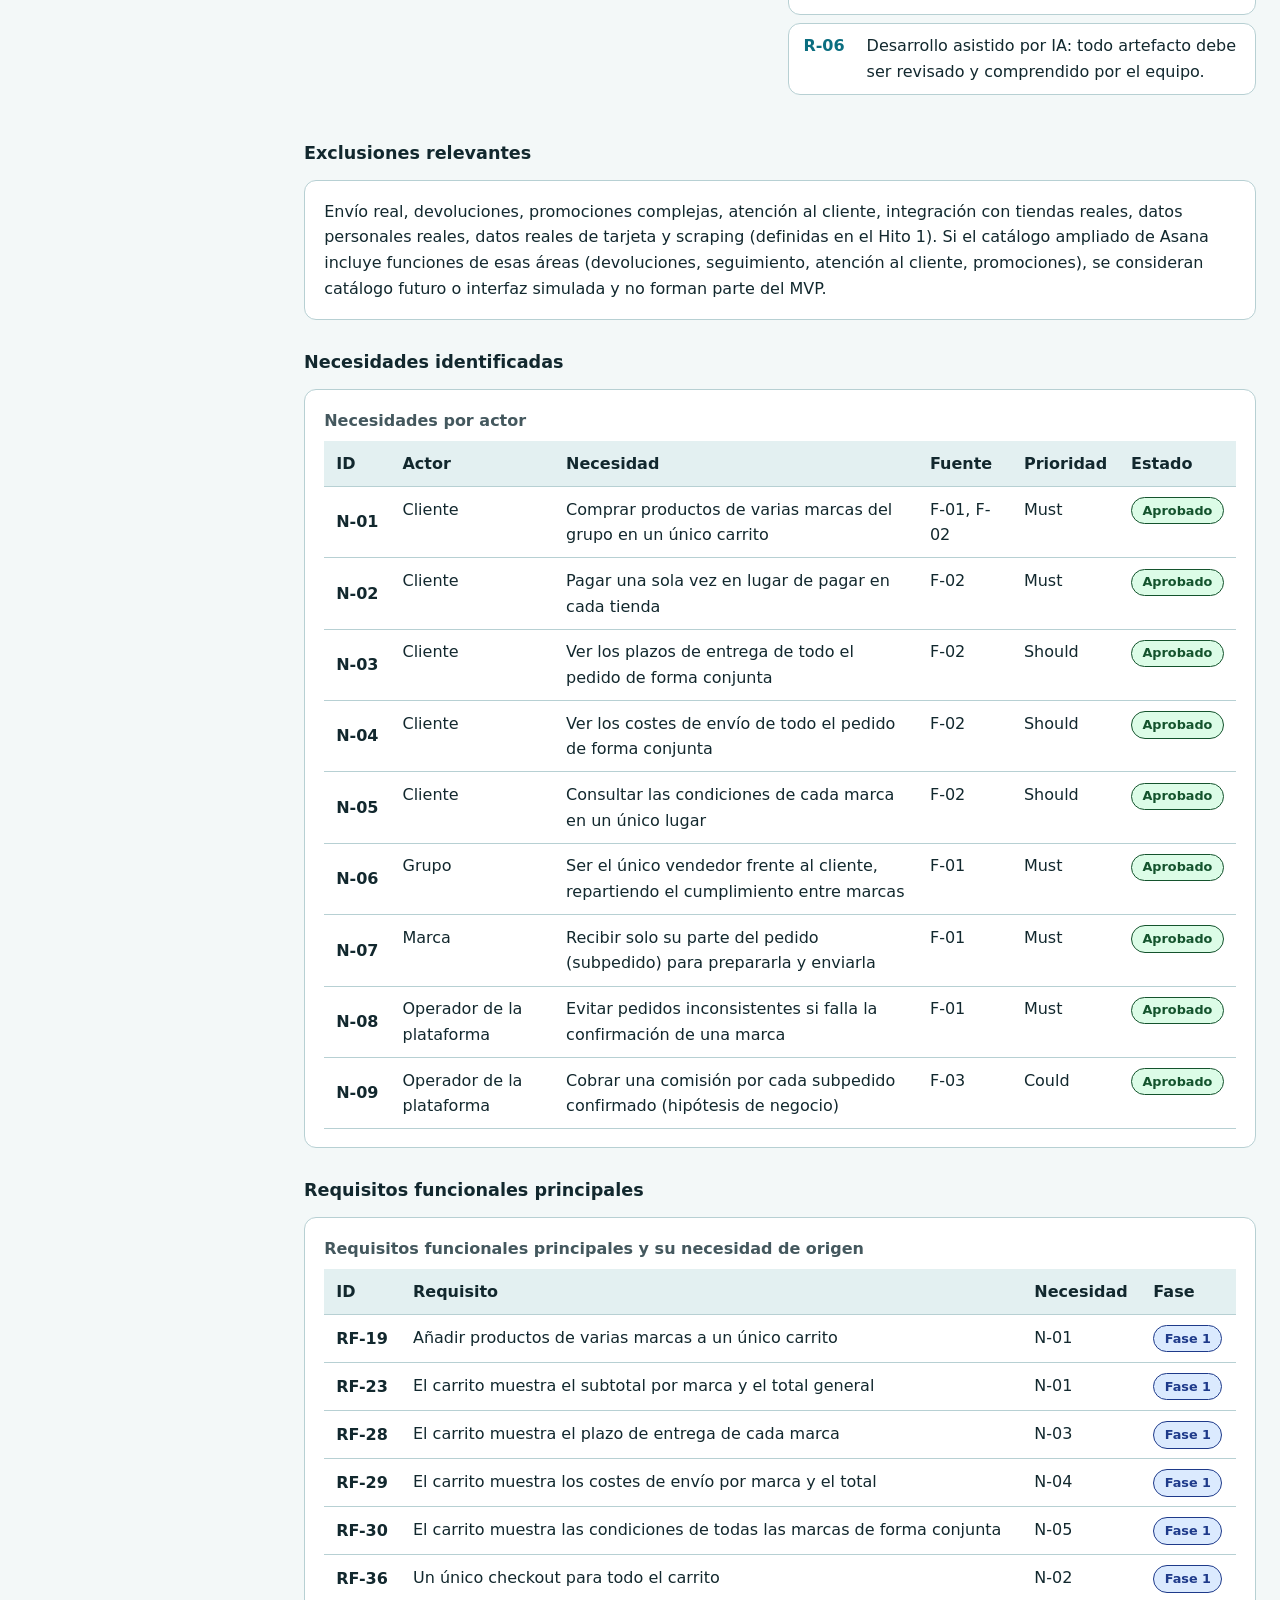
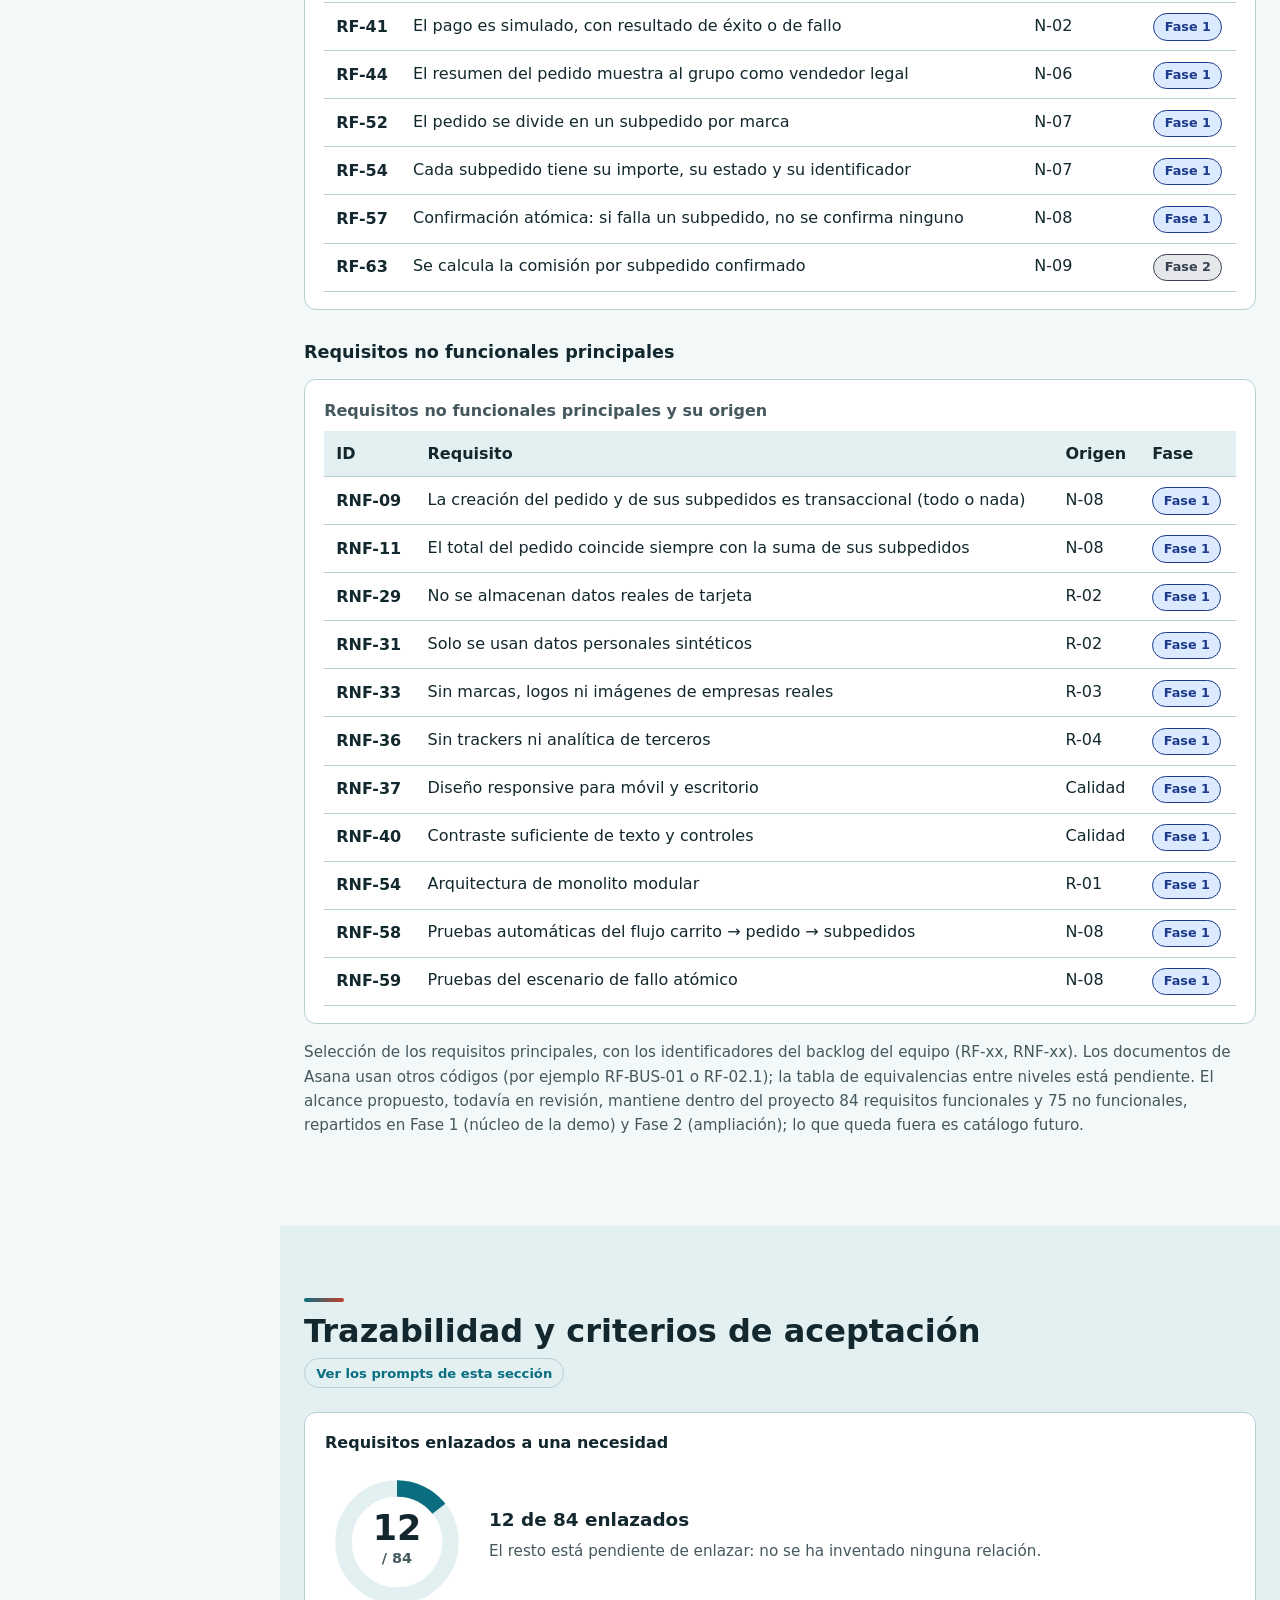
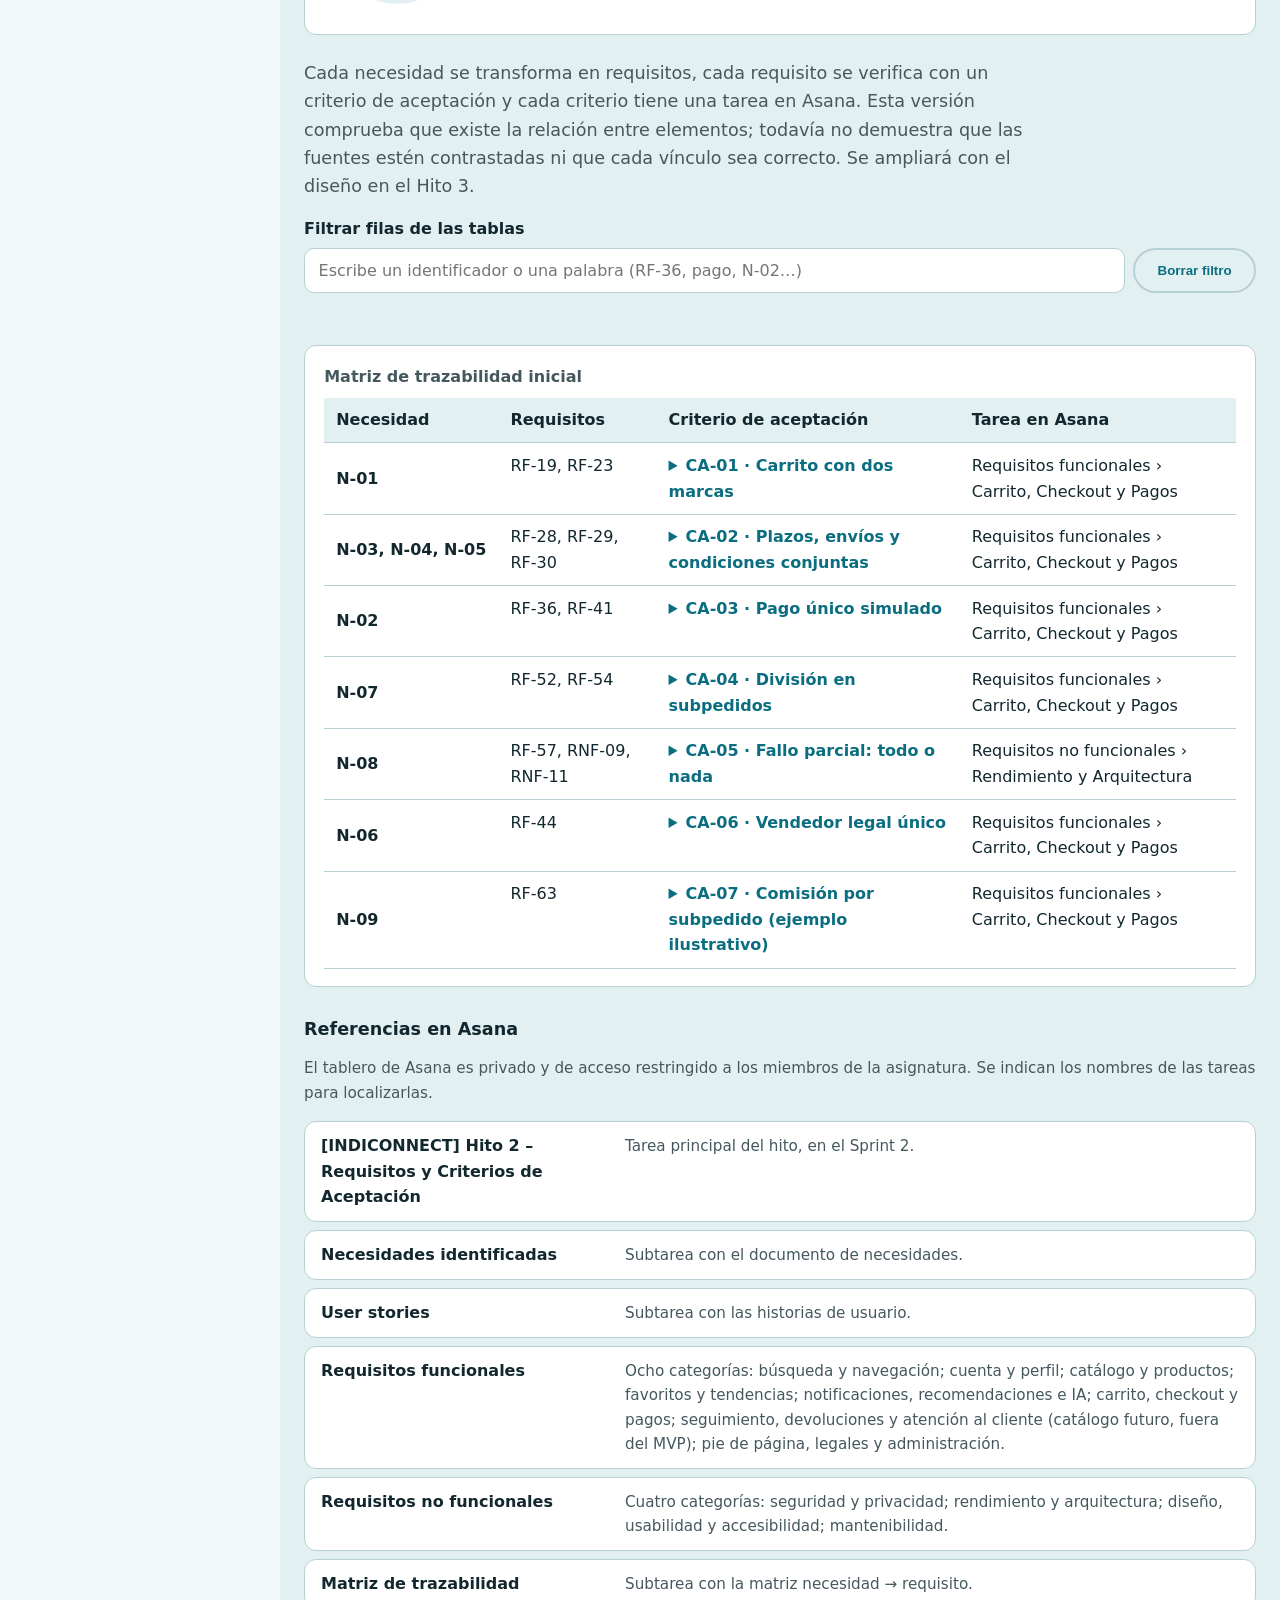
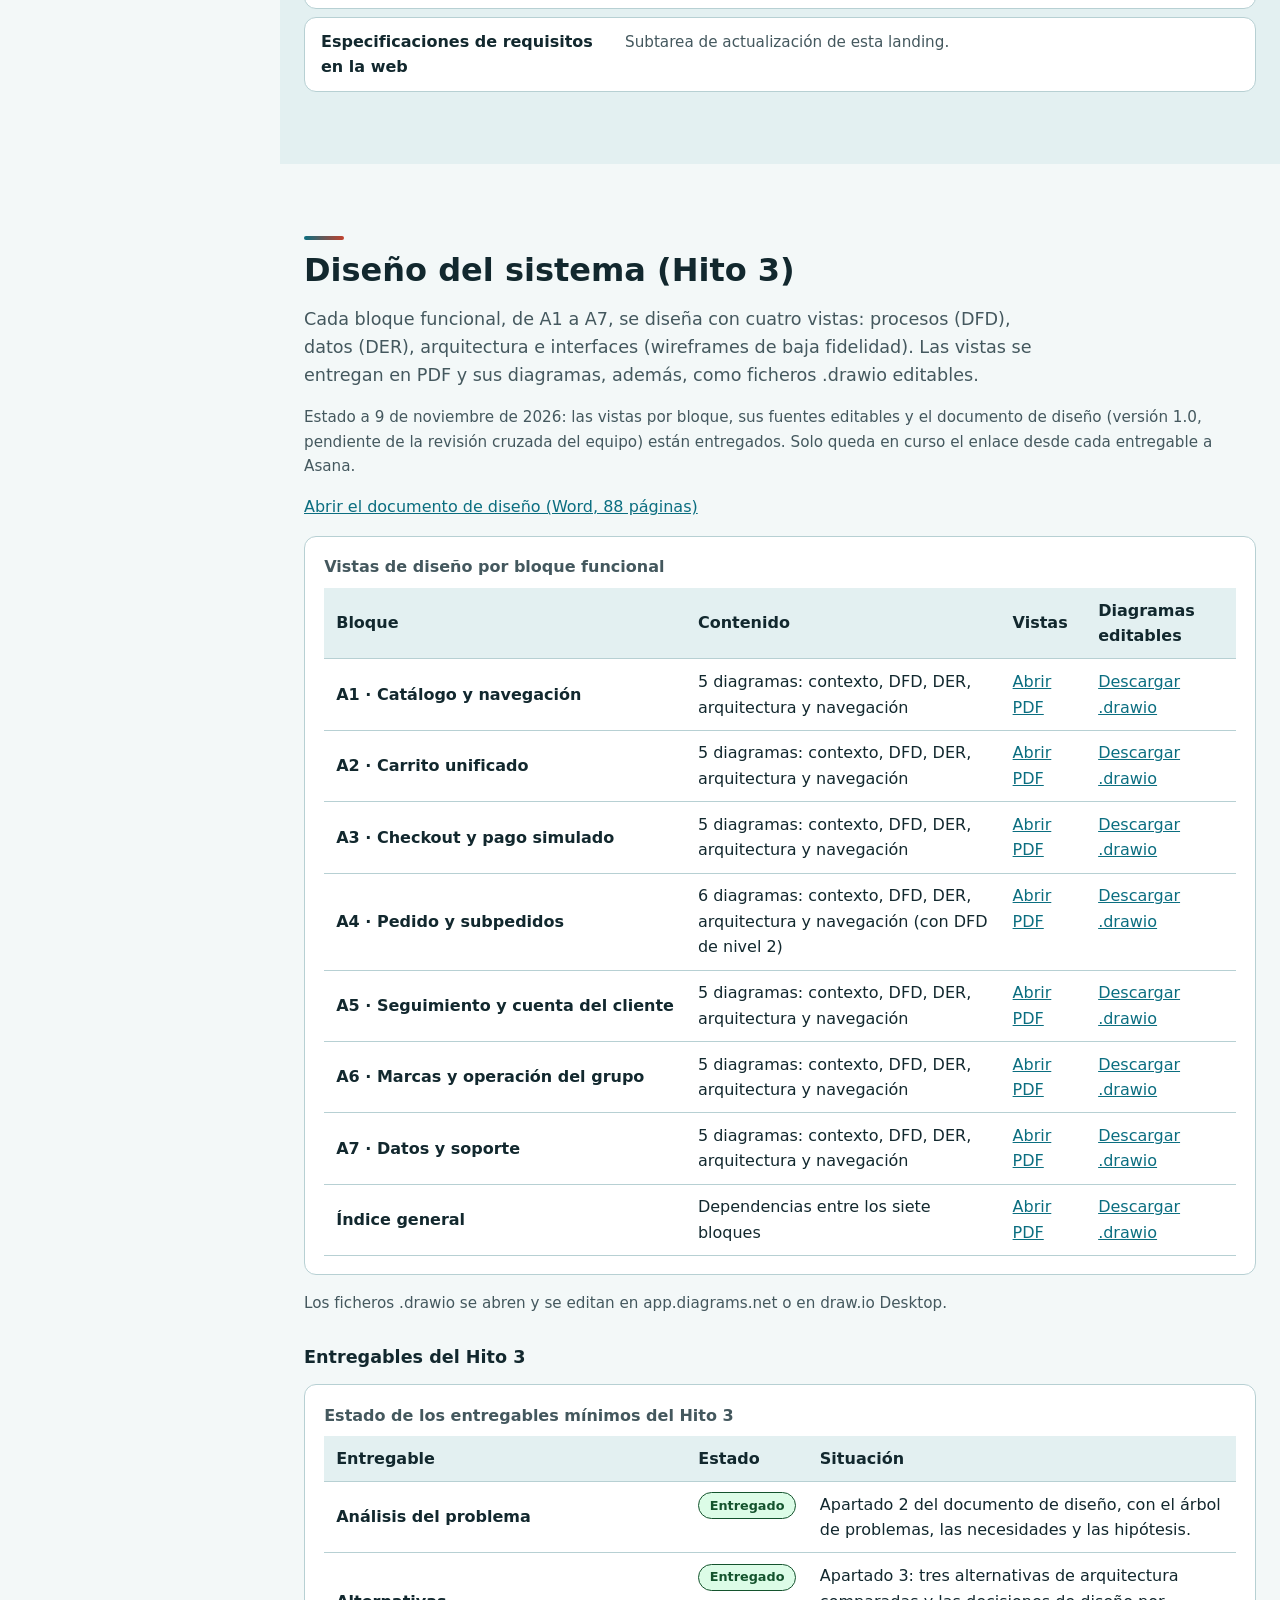
==== commit 876e559d: "feat: schedule on the home view and an Asana archive section" ====
--- a/index.html
+++ b/index.html
@@ -53,6 +53,7 @@
     <section id="trazabilidad" class="alt"></section>
     <section id="diseno"></section>
     <section id="avances" class="alt"></section>
+    <section id="asana"></section>
     <section id="evolucion"></section>
     <section id="uso-ia" class="alt"></section>
     <section id="equipo"></section>
--- a/css/styles.css
+++ b/css/styles.css
@@ -146,10 +146,6 @@
 }
 .btn:hover { filter: brightness(1.1); }
 .legal { color: var(--muted); font-size: .9rem; }
-.legal--hero {
-  margin-top: 2rem; padding: .75rem 1rem; max-width: 46rem;
-  border-left: 4px solid var(--accent); background: var(--surface); border-radius: 0 8px 8px 0;
-}
 
 /* ===== Tarjetas, paneles ===== */
 .cards { display: grid; gap: 1rem; list-style: none; grid-template-columns: 1fr; }
@@ -478,3 +474,46 @@
 
 .prompts-link { font-size: .82rem; font-weight: 600; color: var(--primary); text-decoration: none; border: 1px solid var(--border); border-radius: 999px; padding: .2rem .7rem; }
 .prompts-link:hover, .prompts-link:focus-visible { text-decoration: underline; border-color: var(--primary); }
+
+/* ===== Portada: cronograma ===== */
+.hero-steps { padding: .25rem 0; }
+.hero-steps-title { margin: 0 0 1rem; font-size: .8rem; letter-spacing: .06em; text-transform: uppercase; color: var(--muted); }
+.hero-steps ol { list-style: none; margin: 0; padding: 0; position: relative; }
+.hero-steps ol::before { content: ""; position: absolute; left: .5rem; top: .6rem; bottom: .6rem; width: 2px; background: var(--border); }
+.hero-step { position: relative; display: flex; gap: 1rem; padding: 0 0 1.1rem; }
+.hero-step:last-child { padding-bottom: 0; }
+.hero-step-dot { flex: none; width: 1.05rem; height: 1.05rem; margin-top: .2rem; border-radius: 50%; background: var(--bg); border: 2px solid var(--border); position: relative; z-index: 1; }
+.hero-step--en-curso .hero-step-dot { border-color: var(--primary); background: var(--primary); box-shadow: 0 0 0 4px color-mix(in srgb, var(--primary) 22%, transparent); }
+.hero-step--entregado .hero-step-dot { border-color: var(--b-ok-fg); background: var(--b-ok-fg); }
+.hero-step p { margin: 0; }
+.hero-step-name { font-weight: 600; }
+.hero-step-dates { color: var(--muted); font-size: .9rem; }
+.hero-step-defence { margin-top: 1.2rem; font-size: .9rem; color: var(--muted); }
+.hero-step-link { display: inline-block; margin-top: .6rem; font-weight: 600; }
+
+/* ===== Cronograma de barras (archivo de Asana) ===== */
+.gantt { --lab: 11rem; position: relative; }
+.gantt-head, .gantt-row, .gantt-today-wrap { display: grid; grid-template-columns: var(--lab) 1fr; gap: 0 .75rem; align-items: center; }
+.gantt-axis { position: relative; height: 1.4rem; border-bottom: 1px solid var(--border); }
+.gantt-axis span { position: absolute; top: 0; transform: translateX(-50%); font-size: .75rem; color: var(--muted); text-transform: capitalize; }
+.gantt-rows { list-style: none; margin: 0; padding: 0; }
+.gantt-row { padding: .45rem 0; border-bottom: 1px dashed var(--border); }
+.gantt-label { font-size: .88rem; font-weight: 600; }
+.gantt-track { position: relative; height: 1.5rem; }
+.gantt-bar { position: absolute; top: .35rem; height: .8rem; border-radius: 999px; background: var(--border); }
+.gantt-bar--entregado { background: var(--b-ok-fg); }
+.gantt-bar--en-curso { background: var(--primary); }
+.gantt-ev { position: absolute; top: .3rem; width: .9rem; height: .9rem; transform: translateX(-50%) rotate(45deg); background: var(--surface); border: 2px solid var(--muted); }
+.gantt-ev--entregado { border-color: var(--b-ok-fg); }
+.gantt-ev--en-curso { border-color: var(--primary); }
+.gantt-today-wrap { position: absolute; inset: 1.4rem 0 0 0; pointer-events: none; }
+.gantt-today-area { position: relative; height: 100%; }
+.gantt-today { position: absolute; top: 0; bottom: 0; width: 0; border-left: 2px solid var(--accent); }
+.gantt-today em { position: absolute; top: -1.4rem; left: 0; transform: translateX(-50%); font-style: normal; font-size: .72rem; font-weight: 700; color: var(--accent); background: var(--surface); padding: 0 .3rem; }
+@media (max-width: 40rem) {
+  .gantt { --lab: 1fr; }
+  .gantt-head { display: none; }
+  .gantt-row { grid-template-columns: 1fr; gap: .25rem; }
+  .gantt-today-wrap { display: none; }
+}
+@media print { .gantt-today-wrap { display: none; } }
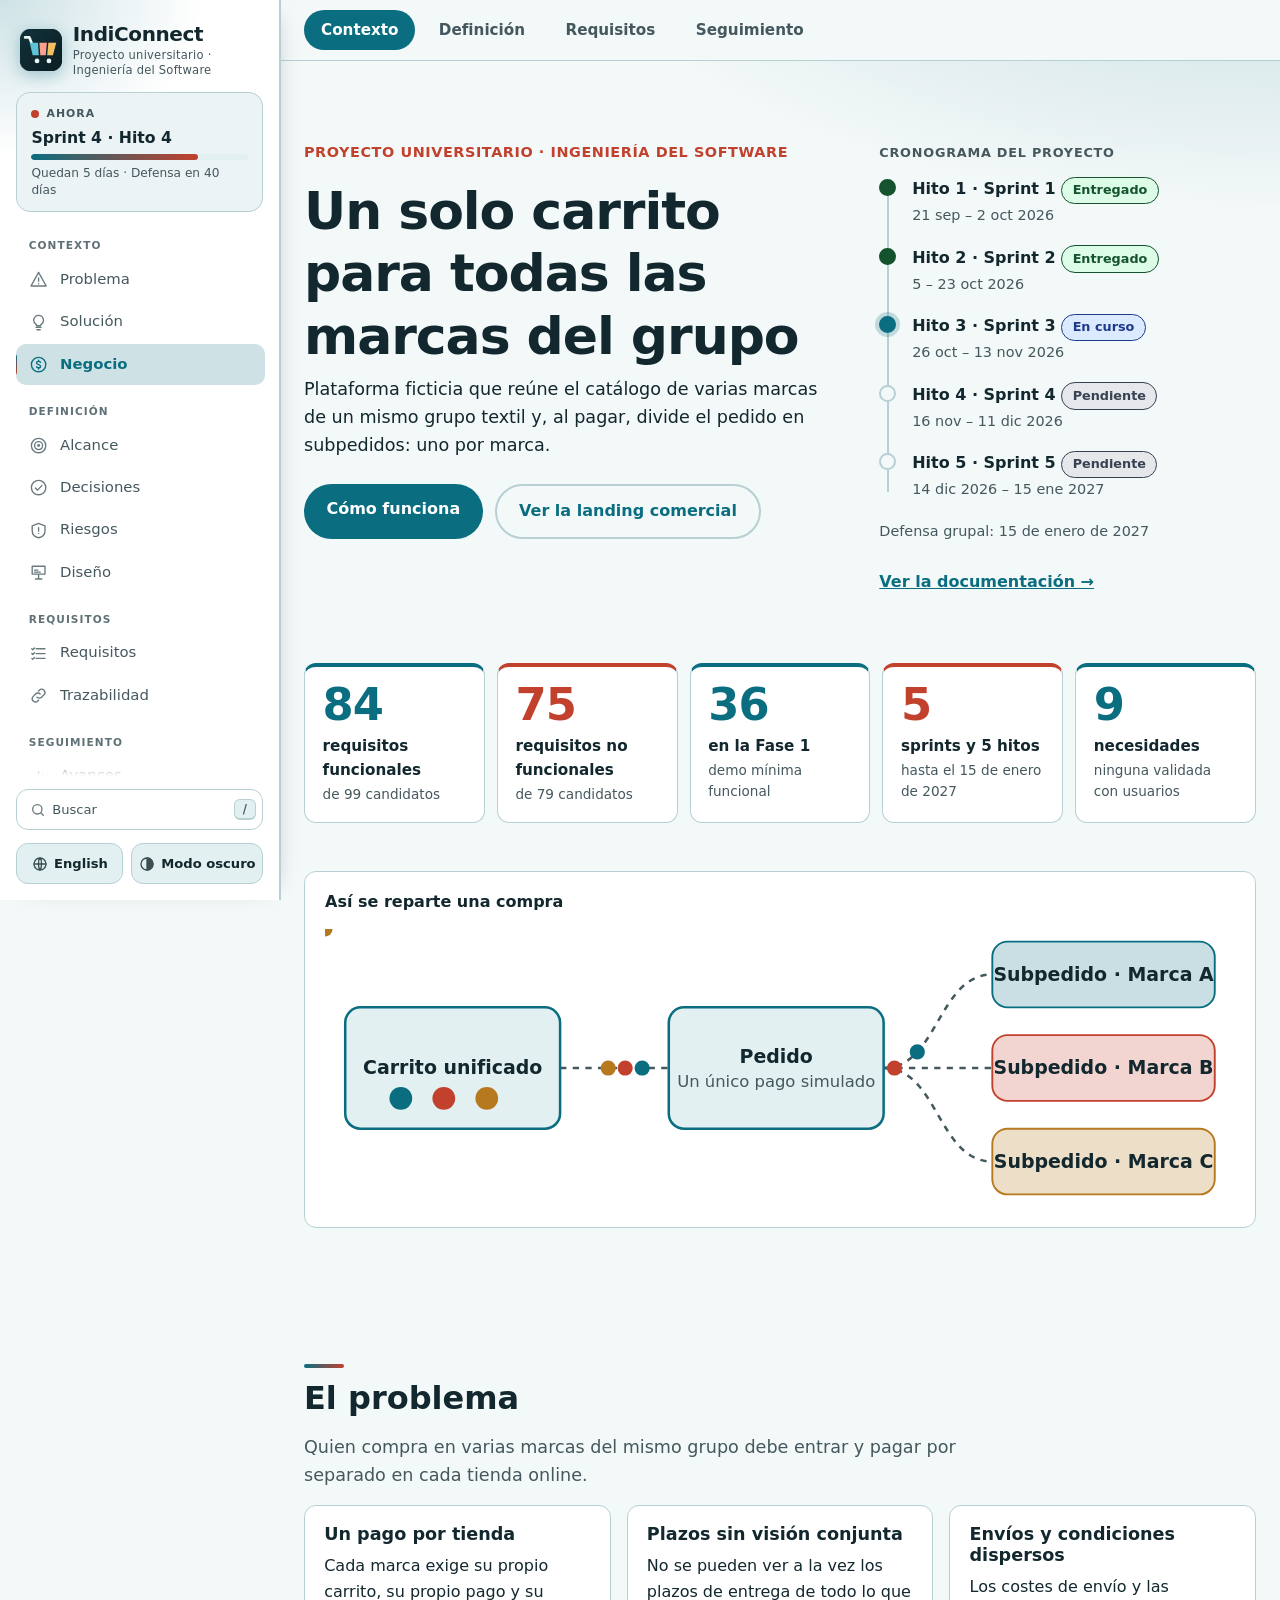
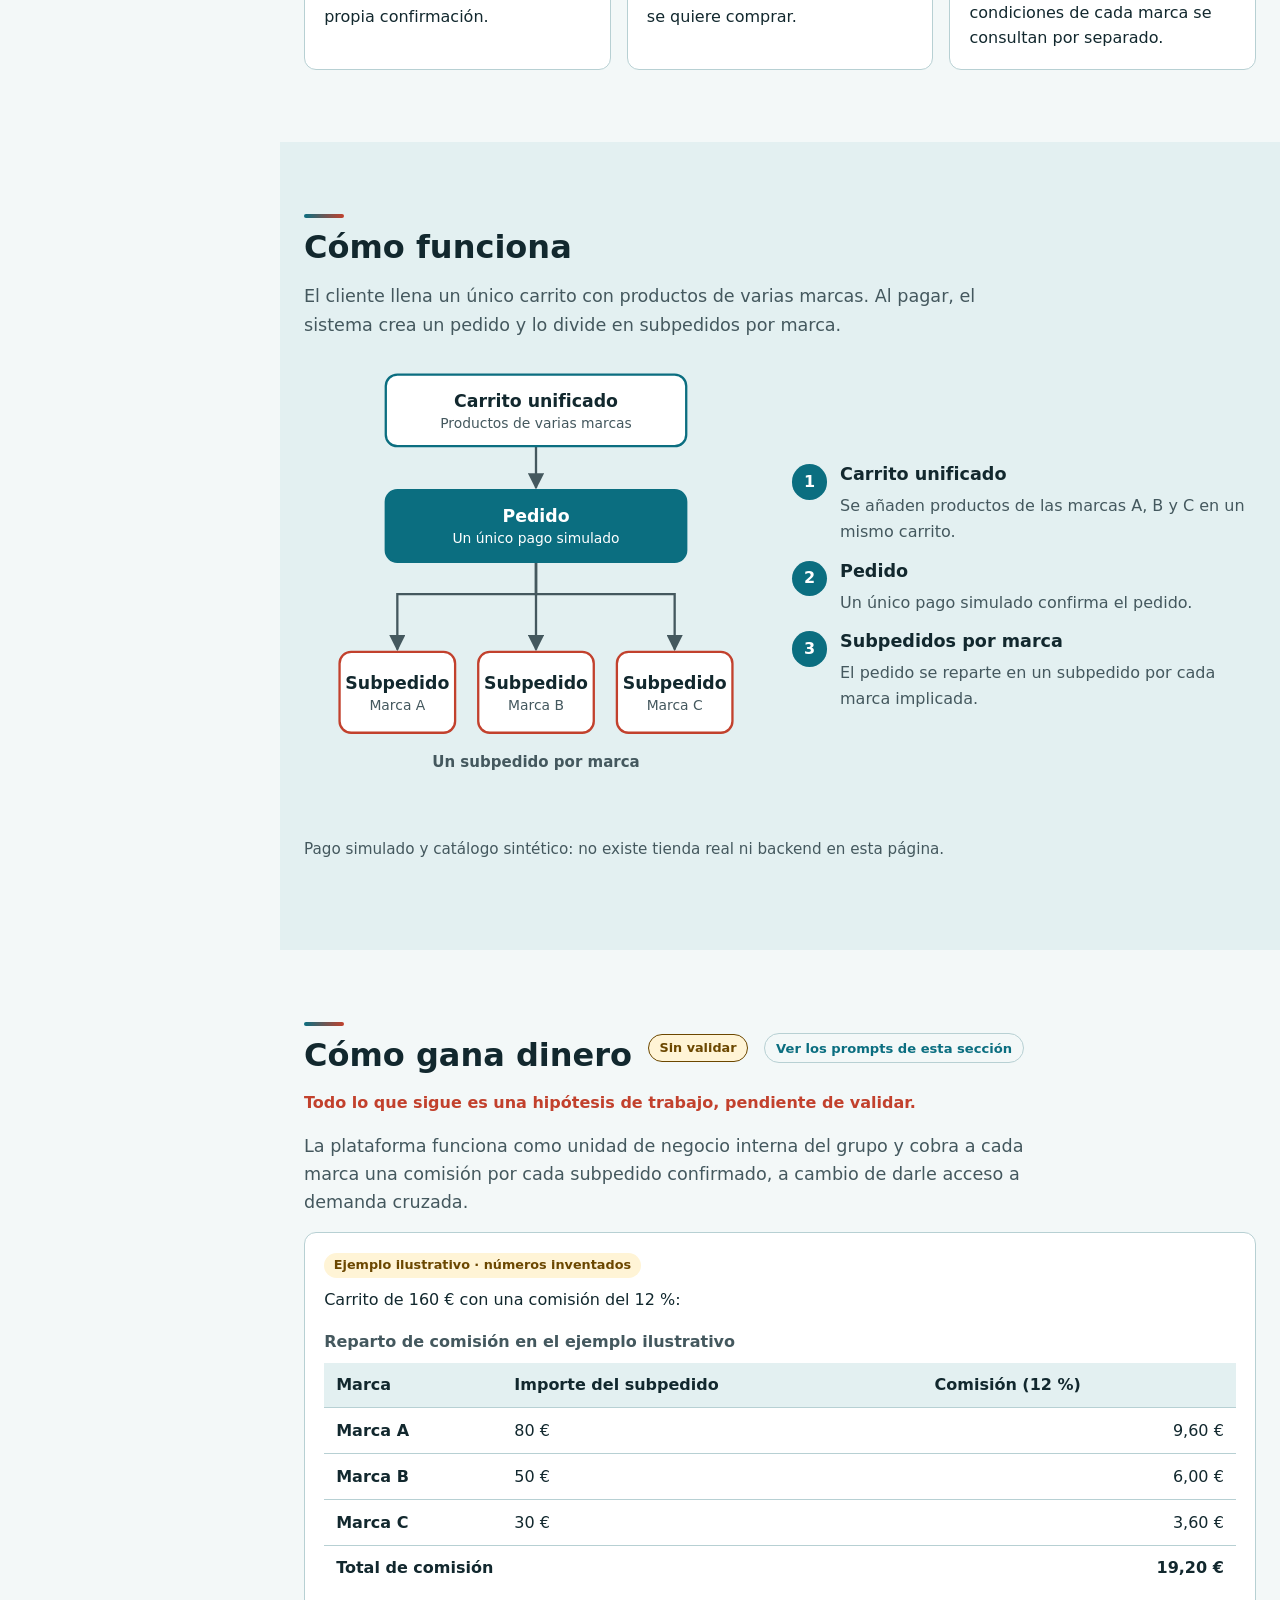
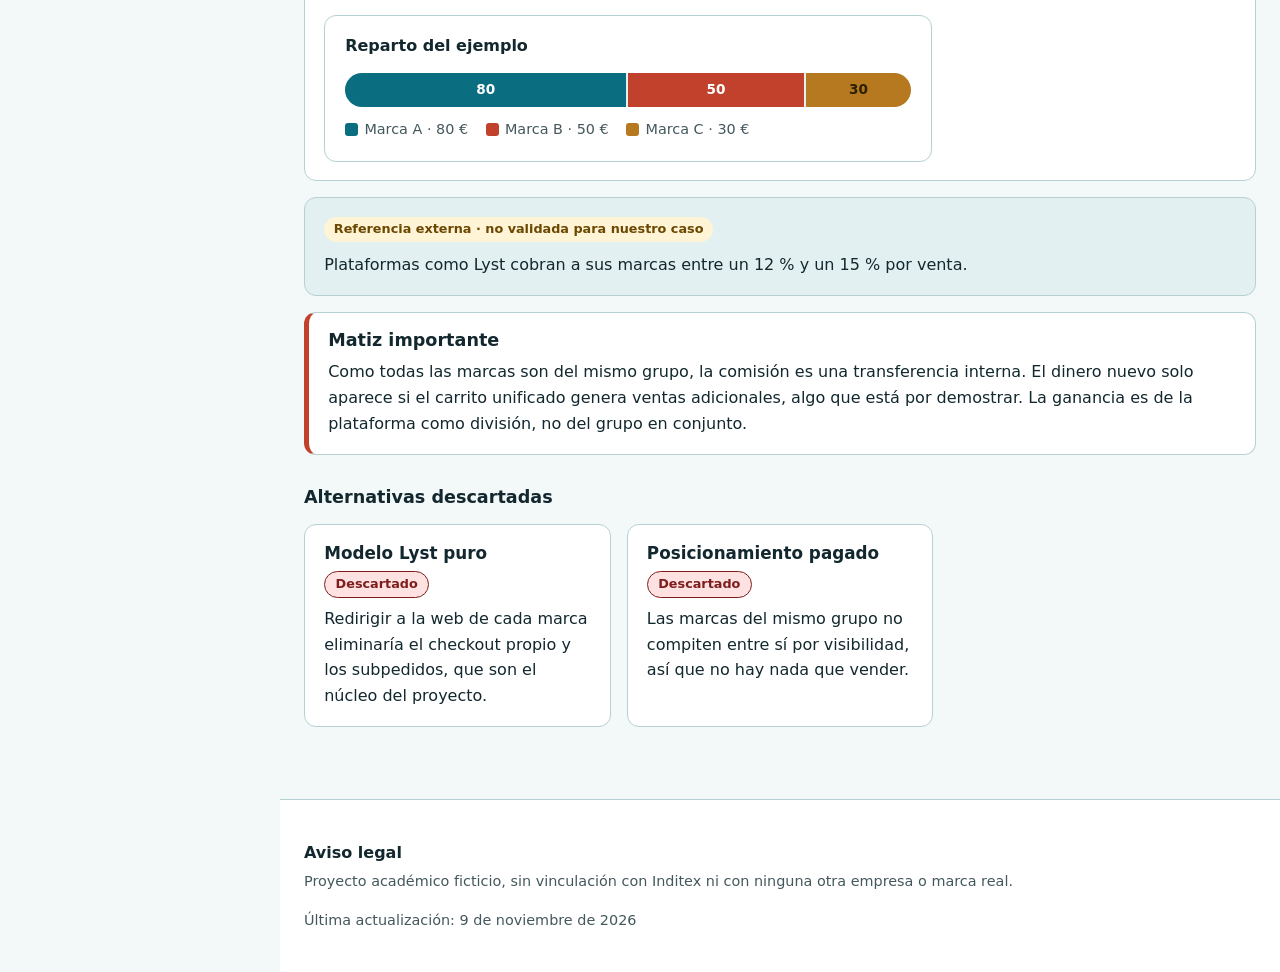
==== commit 44331635: "feat: split the landing into four views and rebuild the documentation section from the board export" ====
--- a/index.html
+++ b/index.html
@@ -42,6 +42,7 @@
 
   <main id="main" tabindex="-1">
     <noscript><p class="container noscript">Esta página necesita JavaScript para mostrar su contenido.</p></noscript>
+    <nav id="view-tabs" class="view-tabs"></nav>
     <section id="inicio" class="hero"></section>
     <section id="problema"></section>
     <section id="como-funciona" class="alt"></section>
@@ -49,11 +50,11 @@
     <section id="alcance" class="alt"></section>
     <section id="decisiones"></section>
     <section id="riesgos" class="alt"></section>
+    <section id="diseno"></section>
     <section id="requisitos"></section>
     <section id="trazabilidad" class="alt"></section>
-    <section id="diseno"></section>
     <section id="avances" class="alt"></section>
-    <section id="asana"></section>
+    <section id="documentacion"></section>
     <section id="evolucion"></section>
     <section id="uso-ia" class="alt"></section>
     <section id="equipo"></section>
--- a/css/styles.css
+++ b/css/styles.css
@@ -491,29 +491,45 @@
 .hero-step-defence { margin-top: 1.2rem; font-size: .9rem; color: var(--muted); }
 .hero-step-link { display: inline-block; margin-top: .6rem; font-weight: 600; }
 
-/* ===== Cronograma de barras (archivo de Asana) ===== */
-.gantt { --lab: 11rem; position: relative; }
-.gantt-head, .gantt-row, .gantt-today-wrap { display: grid; grid-template-columns: var(--lab) 1fr; gap: 0 .75rem; align-items: center; }
-.gantt-axis { position: relative; height: 1.4rem; border-bottom: 1px solid var(--border); }
-.gantt-axis span { position: absolute; top: 0; transform: translateX(-50%); font-size: .75rem; color: var(--muted); text-transform: capitalize; }
-.gantt-rows { list-style: none; margin: 0; padding: 0; }
-.gantt-row { padding: .45rem 0; border-bottom: 1px dashed var(--border); }
-.gantt-label { font-size: .88rem; font-weight: 600; }
-.gantt-track { position: relative; height: 1.5rem; }
-.gantt-bar { position: absolute; top: .35rem; height: .8rem; border-radius: 999px; background: var(--border); }
-.gantt-bar--entregado { background: var(--b-ok-fg); }
-.gantt-bar--en-curso { background: var(--primary); }
-.gantt-ev { position: absolute; top: .3rem; width: .9rem; height: .9rem; transform: translateX(-50%) rotate(45deg); background: var(--surface); border: 2px solid var(--muted); }
-.gantt-ev--entregado { border-color: var(--b-ok-fg); }
-.gantt-ev--en-curso { border-color: var(--primary); }
-.gantt-today-wrap { position: absolute; inset: 1.4rem 0 0 0; pointer-events: none; }
-.gantt-today-area { position: relative; height: 100%; }
-.gantt-today { position: absolute; top: 0; bottom: 0; width: 0; border-left: 2px solid var(--accent); }
-.gantt-today em { position: absolute; top: -1.4rem; left: 0; transform: translateX(-50%); font-style: normal; font-size: .72rem; font-weight: 700; color: var(--accent); background: var(--surface); padding: 0 .3rem; }
-@media (max-width: 40rem) {
-  .gantt { --lab: 1fr; }
-  .gantt-head { display: none; }
-  .gantt-row { grid-template-columns: 1fr; gap: .25rem; }
-  .gantt-today-wrap { display: none; }
-}
-@media print { .gantt-today-wrap { display: none; } }
+/* ===== Vistas: una sola parte de la landing a la vez ===== */
+main { position: relative; }
+/* Oculta sin quitar el diseño: así los gráficos miden bien aunque la vista no se vea. */
+.view-off {
+  position: absolute; left: 0; right: 0; top: 0; height: 0; overflow: hidden;
+  visibility: hidden; pointer-events: none;
+}
+.view-tabs { border-bottom: 1px solid var(--border); background: var(--bg); }
+.view-tabs ul { display: flex; gap: .4rem; list-style: none; margin: 0; padding: .6rem 0; overflow-x: auto; }
+.view-tabs a {
+  display: inline-block; padding: .45rem 1rem; border-radius: 999px; font-weight: 600; font-size: .95rem;
+  text-decoration: none; white-space: nowrap; color: var(--muted); border: 1px solid transparent;
+}
+.view-tabs a:hover { color: var(--text); background: var(--surface-2); }
+.view-tabs a[aria-current="page"] { color: var(--on-primary); background: var(--primary); }
+@media (min-width: 64rem) {
+  .view-tabs { position: sticky; top: 0; z-index: 20; backdrop-filter: blur(6px); }
+}
+@media print {
+  .view-off { position: static; height: auto; overflow: visible; visibility: visible; }
+  .view-tabs { display: none; }
+}
+
+/* ===== Documentación: hitos desplegables ===== */
+.hitos { display: grid; gap: .75rem; margin-bottom: 1.5rem; }
+.hito { background: var(--surface); border: 1px solid var(--border); border-radius: var(--radius); }
+.hito > summary {
+  display: flex; flex-wrap: wrap; align-items: center; gap: .4rem .9rem; padding: .9rem 1.1rem;
+  cursor: pointer; list-style: none;
+}
+.hito > summary::-webkit-details-marker { display: none; }
+.hito > summary::before { content: "▸"; color: var(--muted); transition: transform .15s; }
+.hito[open] > summary::before { transform: rotate(90deg); }
+.hito-name { font-weight: 700; }
+.hito-dates { margin-left: auto; color: var(--muted); font-size: .9rem; }
+.hito-body { padding: 0 1.1rem 1.1rem; border-top: 1px solid var(--border); }
+.hito-body h4 { margin: 1.2rem 0 .4rem; }
+.hito-body h5 { margin: 1rem 0 .3rem; font-size: .95rem; color: var(--muted); }
+.hito-body ul { padding-left: 1.2rem; }
+.subnote { margin-top: .6rem; border: 1px solid var(--border); border-radius: 8px; }
+.subnote > summary { padding: .55rem .8rem; cursor: pointer; font-weight: 600; font-size: .92rem; }
+.subnote-body { padding: 0 .9rem .8rem; }
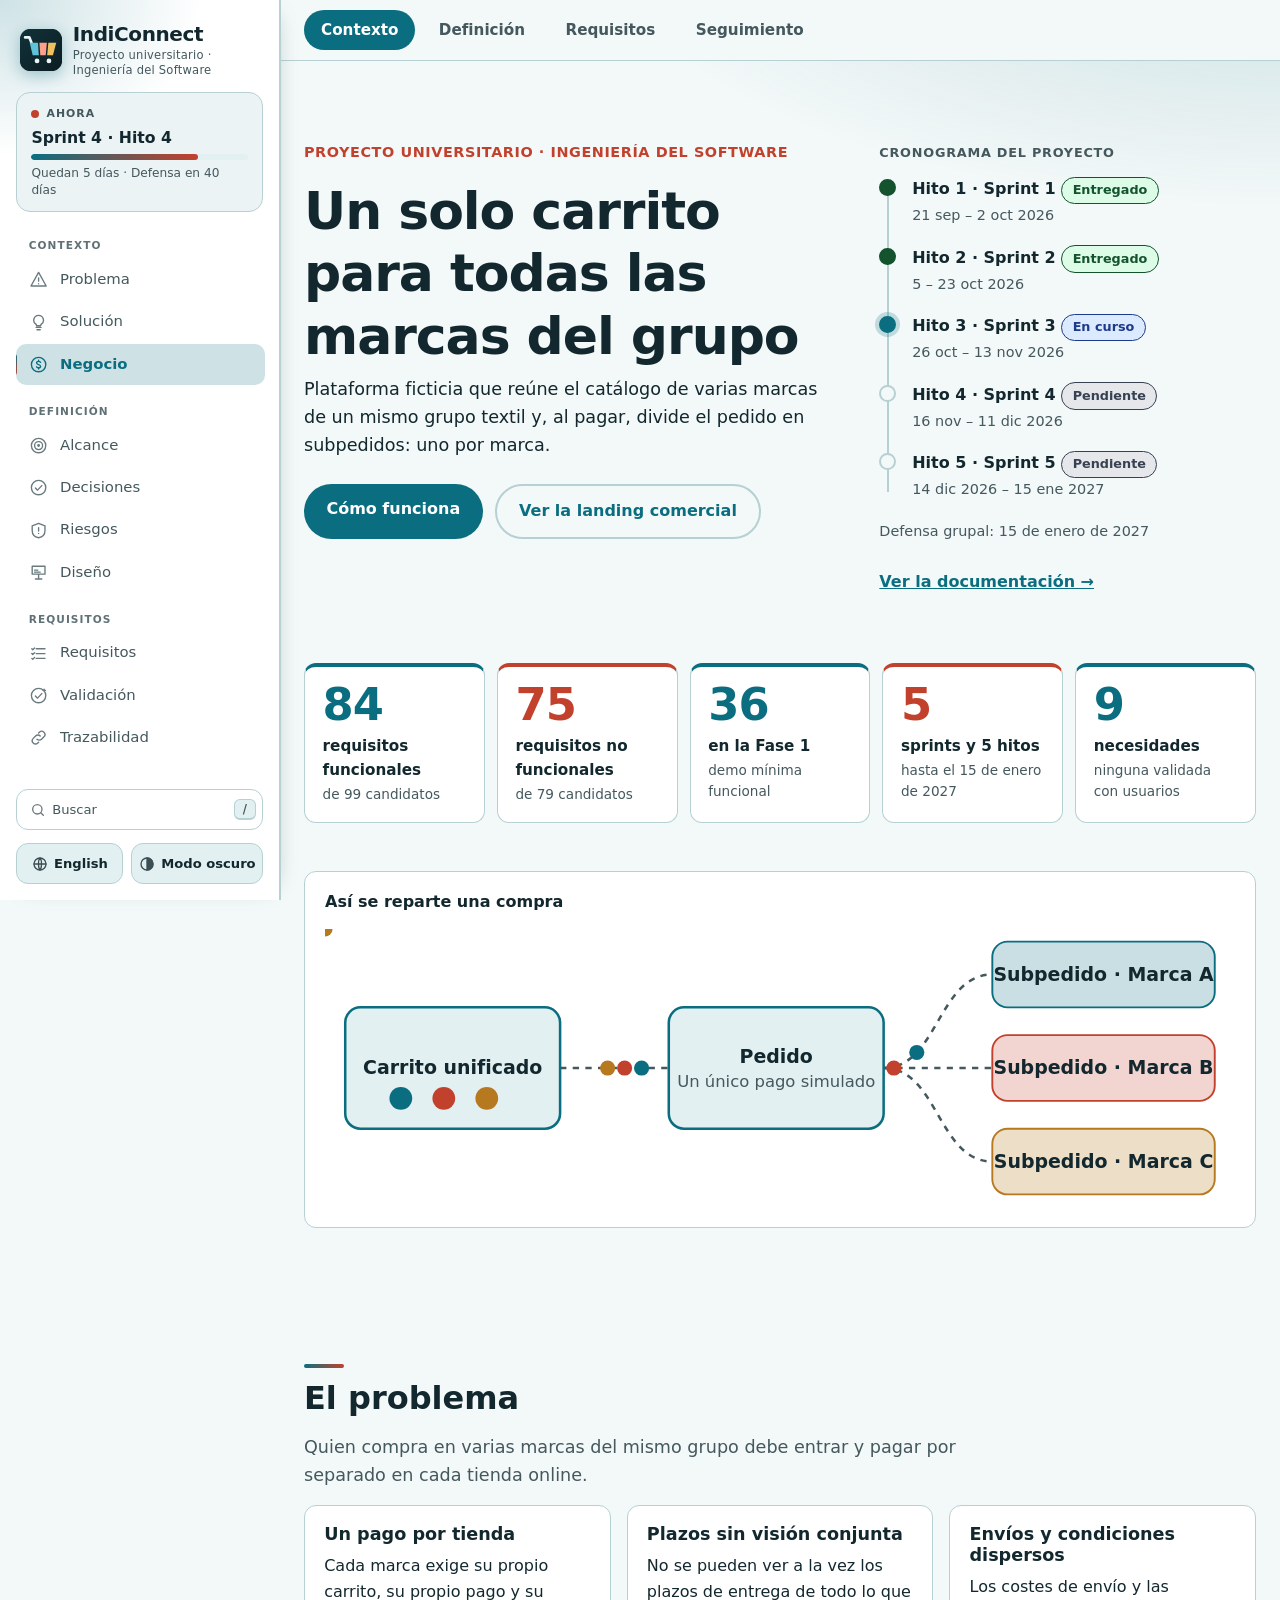
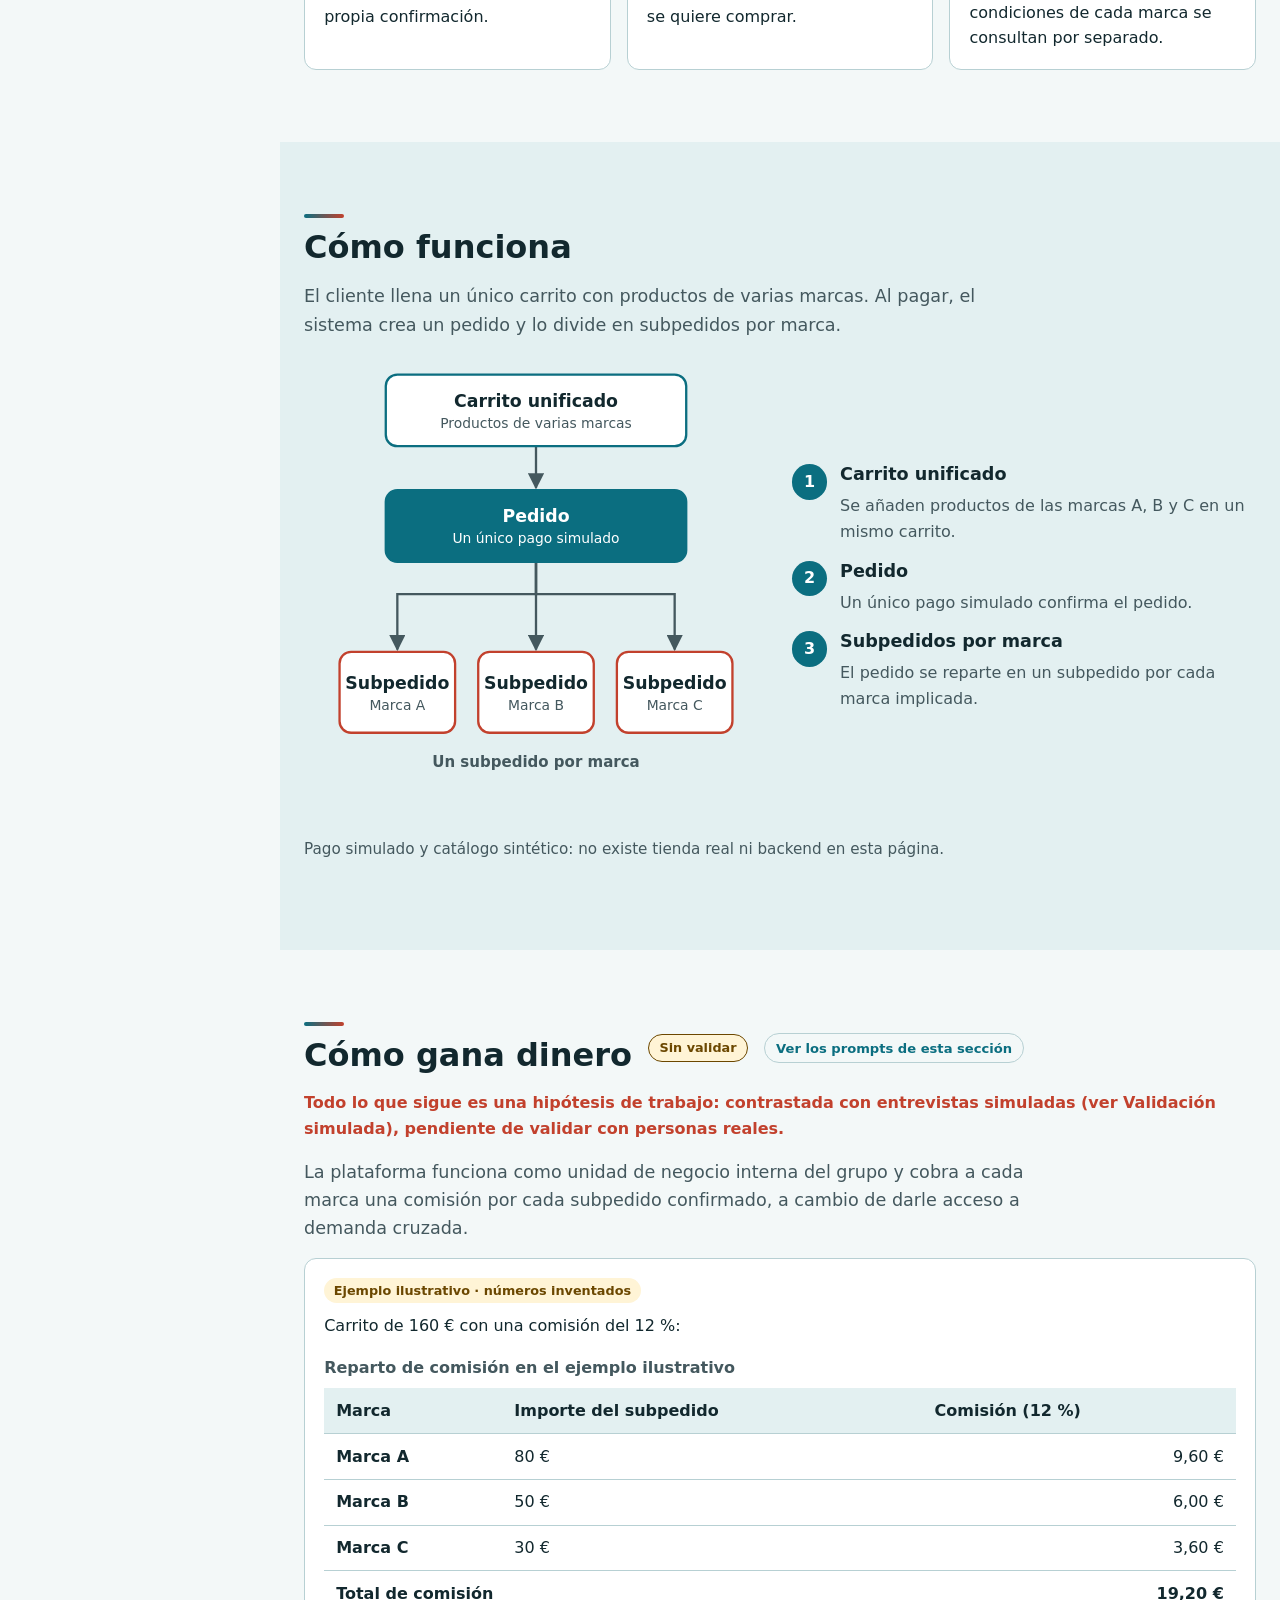
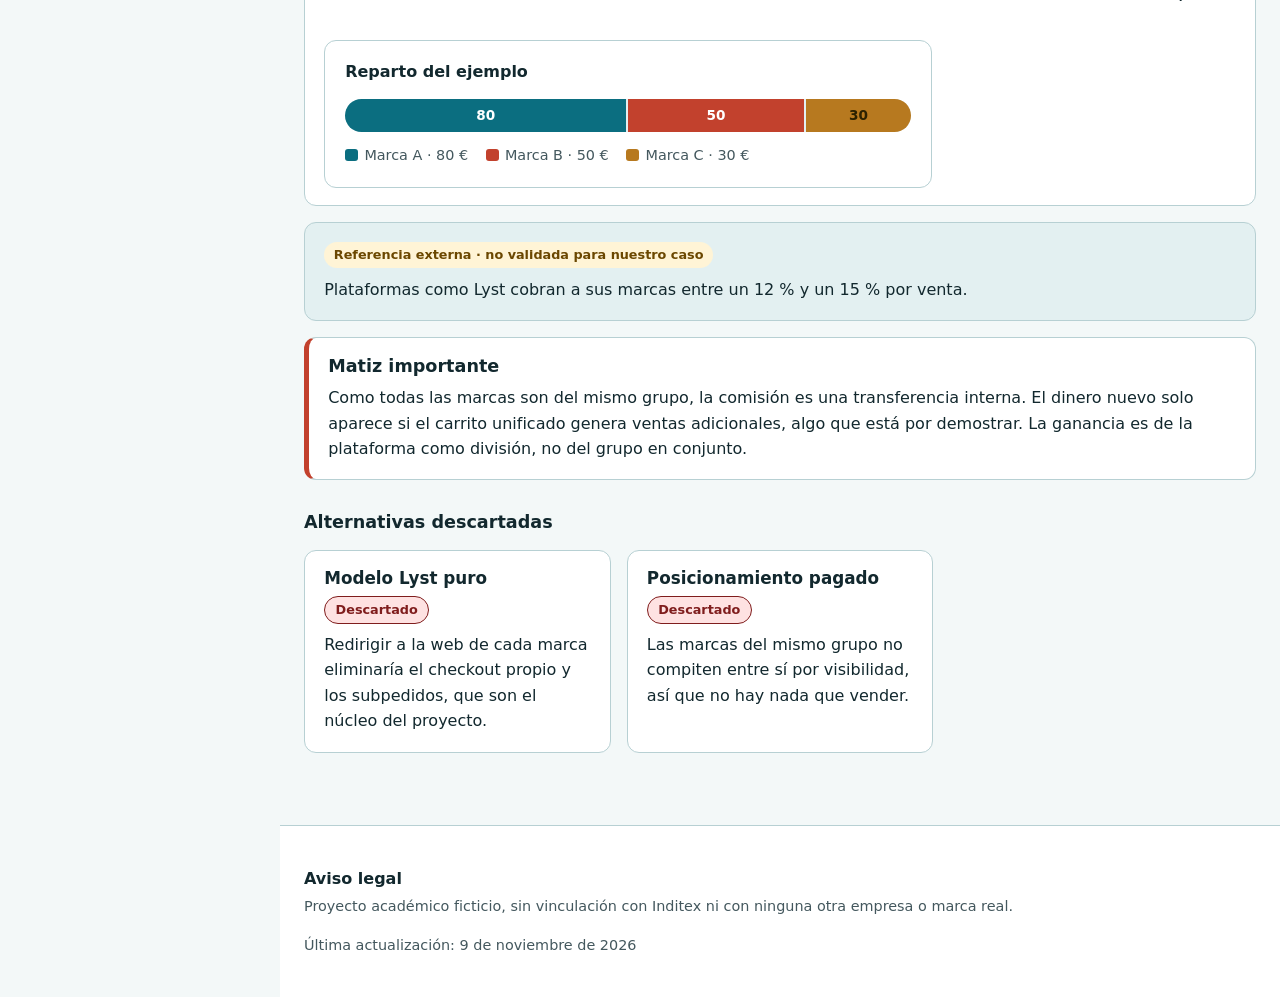
==== commit 6329fd48: "feat: add simulated-interview validation section and update hypothesis status" ====
--- a/index.html
+++ b/index.html
@@ -52,6 +52,7 @@
     <section id="riesgos" class="alt"></section>
     <section id="diseno"></section>
     <section id="requisitos"></section>
+    <section id="validacion"></section>
     <section id="trazabilidad" class="alt"></section>
     <section id="avances" class="alt"></section>
     <section id="documentacion"></section>
--- a/css/styles.css
+++ b/css/styles.css
@@ -533,3 +533,7 @@
 .subnote { margin-top: .6rem; border: 1px solid var(--border); border-radius: 8px; }
 .subnote > summary { padding: .55rem .8rem; cursor: pointer; font-weight: 600; font-size: .92rem; }
 .subnote-body { padding: 0 .9rem .8rem; }
+
+.badge--respaldada-por-simulacion { background: var(--b-ok-bg); color: var(--b-ok-fg); }
+.badge--parcialmente-respaldada-por-simulacion { background: var(--b-warn-bg); color: var(--b-warn-fg); }
+.badge--simulada { background: var(--b-info-bg); color: var(--b-info-fg); }
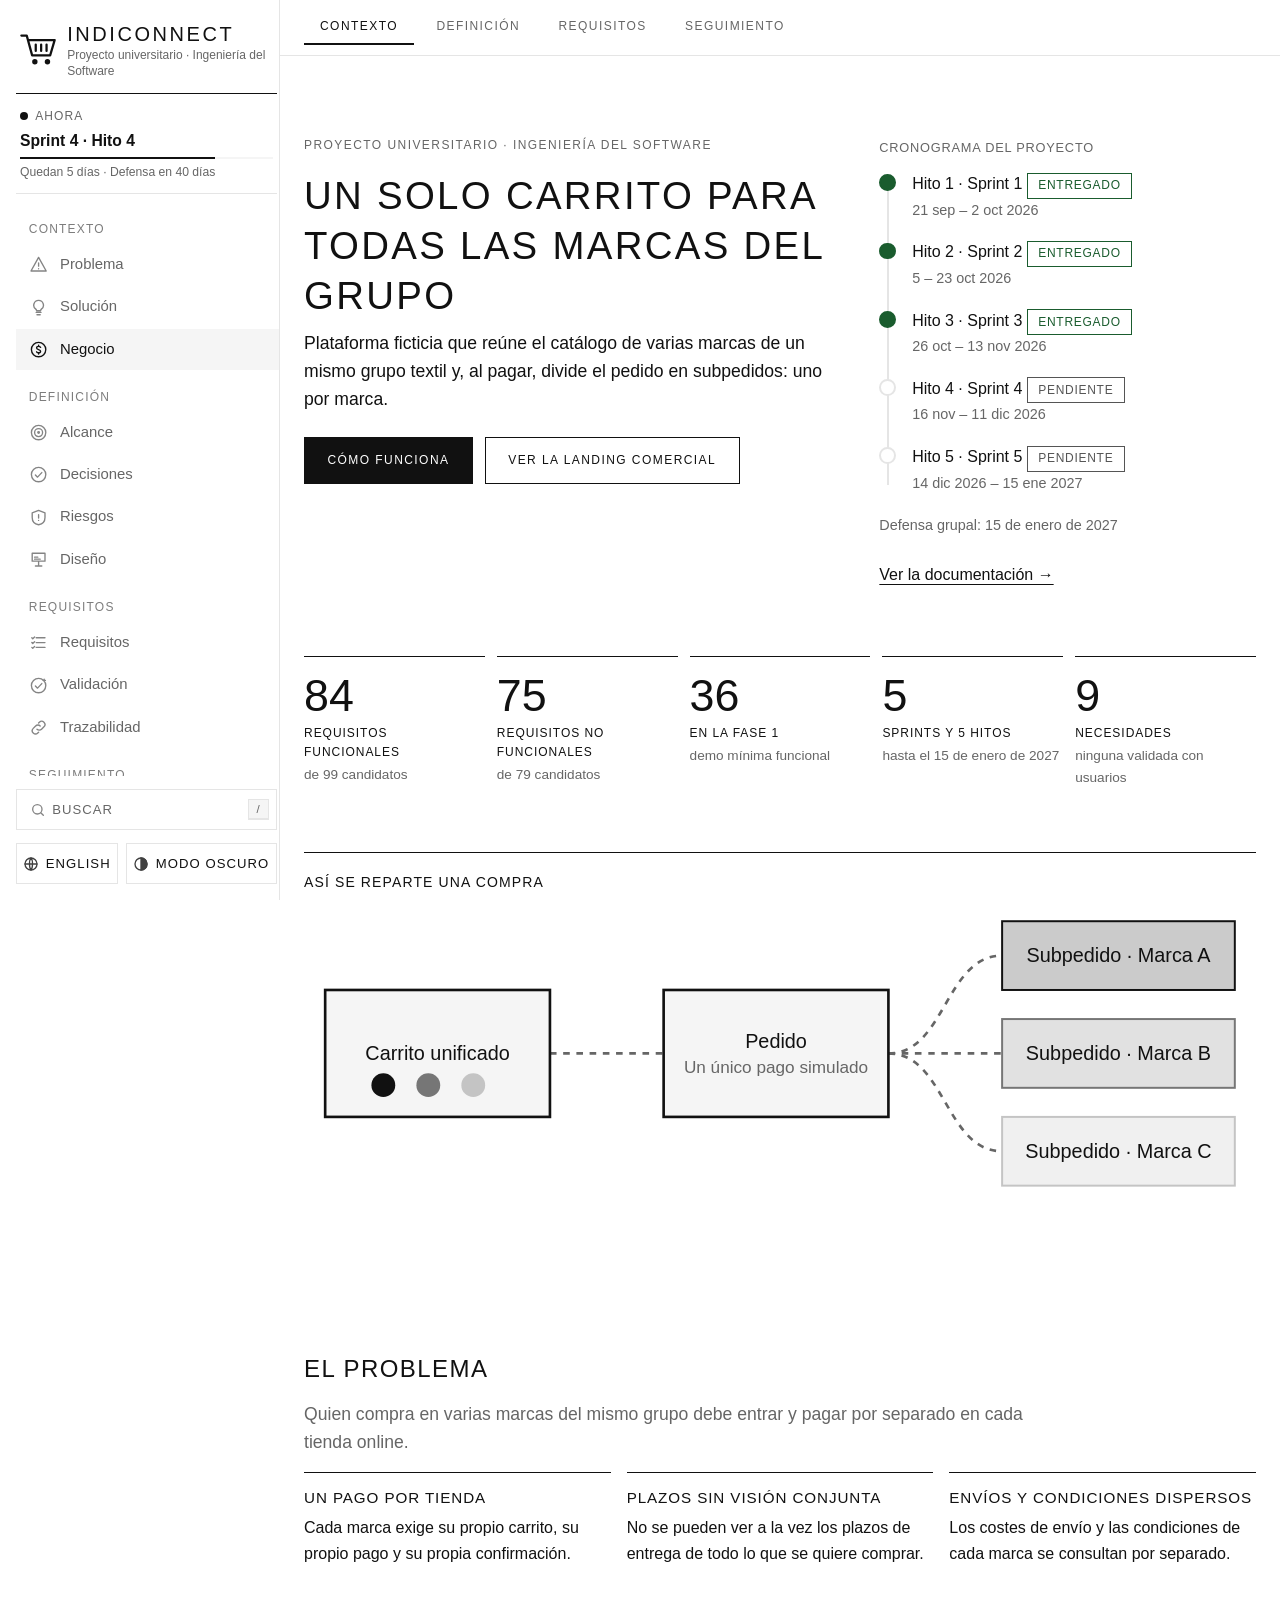
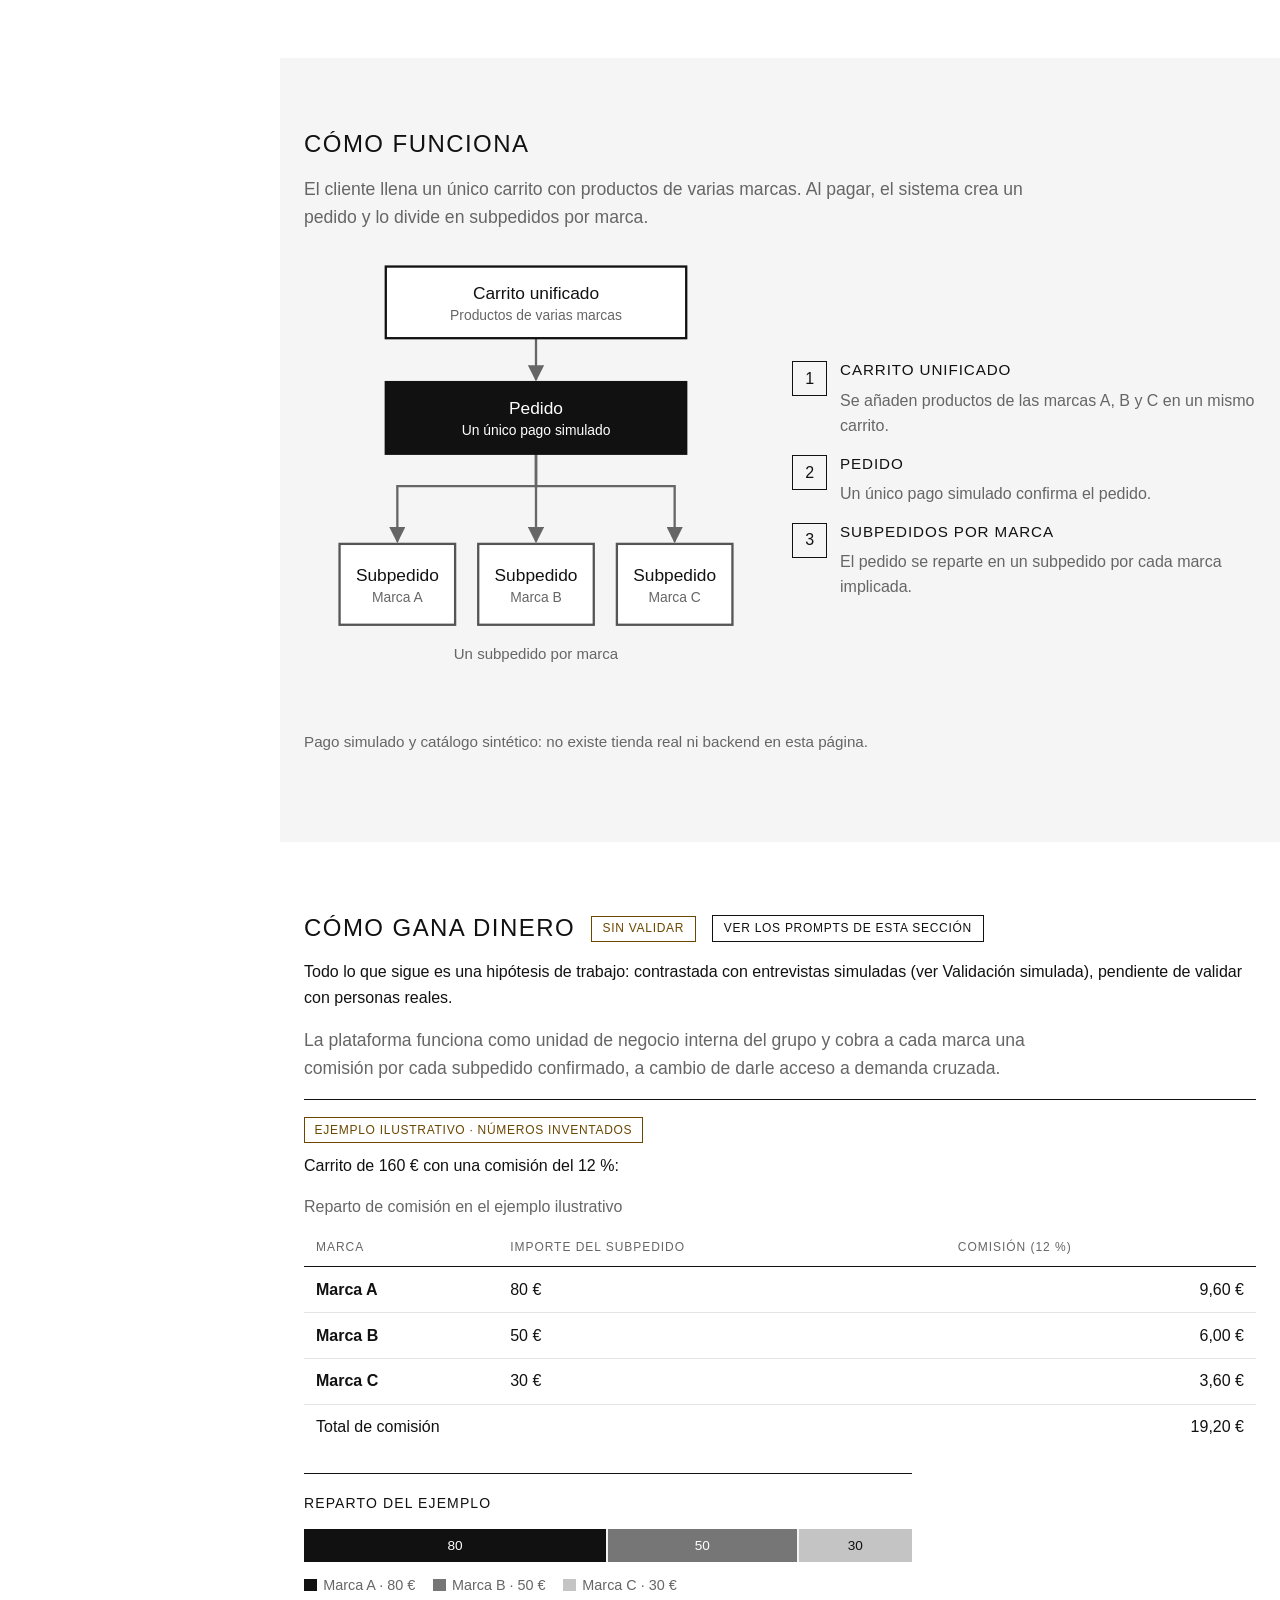
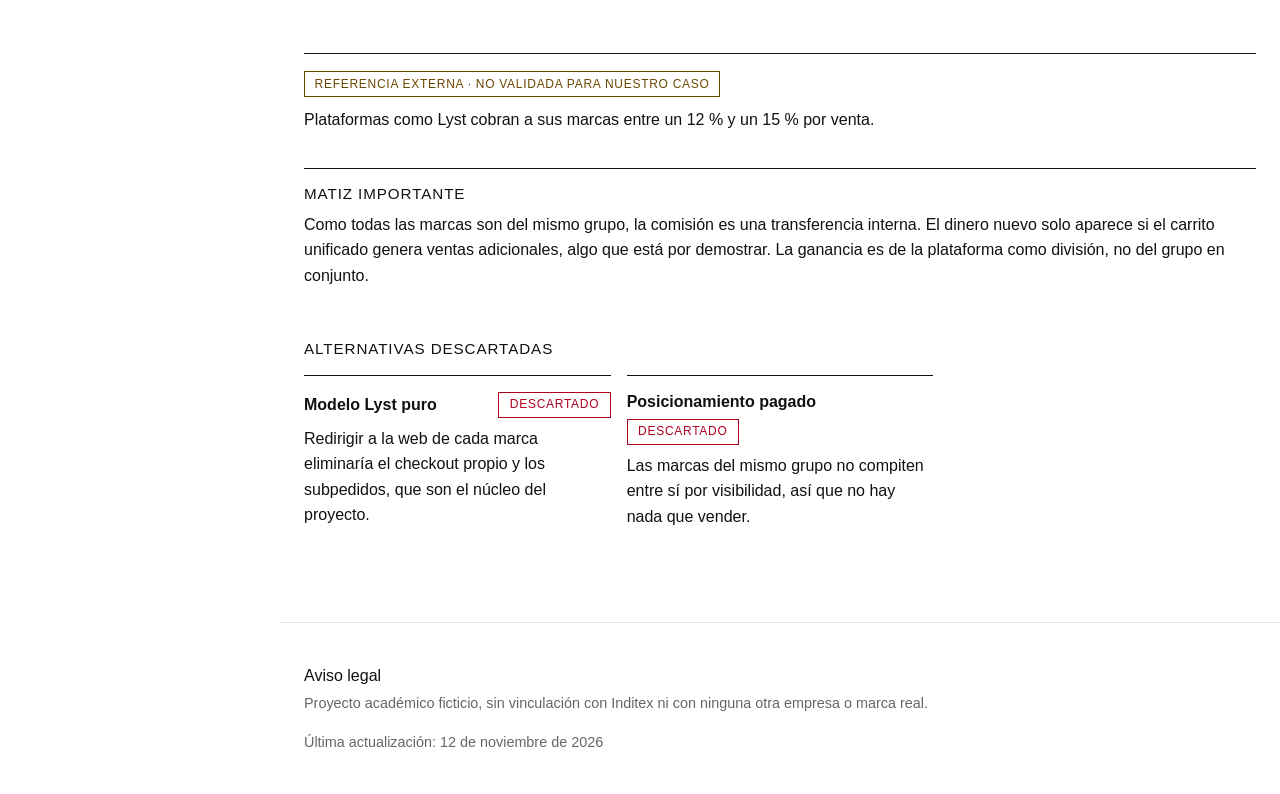
==== commit f4aebf61: "feat: adopt minimalist style and single-colour logo Restyle the documentary and commercial landings " ====
--- a/index.html
+++ b/index.html
@@ -5,8 +5,8 @@
   <meta name="viewport" content="width=device-width, initial-scale=1">
   <meta name="color-scheme" content="light dark">
   <meta name="description" content="Landing de un proyecto académico ficticio de Ingeniería del Software: carrito unificado con subpedidos por marca.">
-  <meta name="theme-color" content="#0b6e80" media="(prefers-color-scheme: light)">
-  <meta name="theme-color" content="#0c1b20" media="(prefers-color-scheme: dark)">
+  <meta name="theme-color" content="#ffffff" media="(prefers-color-scheme: light)">
+  <meta name="theme-color" content="#111111" media="(prefers-color-scheme: dark)">
   <meta property="og:type" content="website">
   <meta property="og:locale" content="es_ES">
   <meta property="og:title" content="Proyecto académico: carrito unificado multimarca">
--- a/css/styles.css
+++ b/css/styles.css
@@ -1,127 +1,40 @@
 /* ===== Tokens ===== */
-:root {
-  --bg: #f3f8f8;
-  --surface: #ffffff;
-  --surface-2: #e3f0f1;
-  --text: #12282e;
-  --muted: #44585e;
-  --primary: #0b6e80;
-  --on-primary: #ffffff;
-  --accent: #c2412d;
-  --border: #b7d0d3;
-  --focus: #0b6e80;
-
-  --b-warn-bg: #fff4d6;   --b-warn-fg: #6b4700;
-  --b-info-bg: #dbeafe;   --b-info-fg: #1e3a8a;
-  --b-ok-bg: #dcfce7;     --b-ok-fg: #14532d;
-  --b-bad-bg: #fee2e2;    --b-bad-fg: #7f1d1d;
-  --b-neu-bg: #e5e7eb;    --b-neu-fg: #374151;
-
-  --radius: 12px;
-  --max: 68rem;
-  --font: system-ui, -apple-system, "Segoe UI", Roboto, "Helvetica Neue", Arial, sans-serif;
-  color-scheme: light;
-}
-
+:root { --bg: #ffffff; --surface: #ffffff; --surface-2: #f5f5f5; --text: #111111; --muted: #666666; --primary: #111111; --on-primary: #ffffff; --accent: #555555; --border: #e5e5e5; --focus: #111111; --b-warn-bg: transparent; --b-warn-fg: #6b4700; --b-info-bg: transparent; --b-info-fg: #1e3a8a; --b-ok-bg: transparent; --b-ok-fg: #1a5c2e; --b-bad-bg: transparent; --b-bad-fg: #b00020; --b-neu-bg: transparent; --b-neu-fg: #555555; --radius: 0; --max: 68rem; --font: "Helvetica Neue", Helvetica, Arial, system-ui, sans-serif; color-scheme: light; }
 @media (prefers-color-scheme: dark) {
-  :root:not([data-theme="light"]) {
-    --bg: #0c1b20;
-    --surface: #12272d;
-    --surface-2: #19333a;
-    --text: #e8f3f4;
-    --muted: #a9c3c8;
-    --primary: #5ec3d6;
-    --on-primary: #0c1b20;
-    --accent: #ff9e8a;
-    --border: #2f5159;
-    --focus: #ff9e8a;
-    --b-warn-bg: #3a2c08;  --b-warn-fg: #fde68a;
-    --b-info-bg: #172554;  --b-info-fg: #bfdbfe;
-    --b-ok-bg: #052e16;    --b-ok-fg: #bbf7d0;
-    --b-bad-bg: #450a0a;   --b-bad-fg: #fecaca;
-    --b-neu-bg: #2b2f45;   --b-neu-fg: #d1d5db;
-    color-scheme: dark;
-  }
-}
-:root[data-theme="dark"] {
-  --bg: #0c1b20;
-  --surface: #12272d;
-  --surface-2: #19333a;
-  --text: #e8f3f4;
-  --muted: #a9c3c8;
-  --primary: #5ec3d6;
-  --on-primary: #0c1b20;
-  --accent: #ff9e8a;
-  --border: #2f5159;
-  --focus: #ff9e8a;
-  --b-warn-bg: #3a2c08;  --b-warn-fg: #fde68a;
-  --b-info-bg: #172554;  --b-info-fg: #bfdbfe;
-  --b-ok-bg: #052e16;    --b-ok-fg: #bbf7d0;
-  --b-bad-bg: #450a0a;   --b-bad-fg: #fecaca;
-  --b-neu-bg: #2b2f45;   --b-neu-fg: #d1d5db;
-  color-scheme: dark;
-}
+  :root:not([data-theme="light"]) { --bg: #111111; --surface: #111111; --surface-2: #1c1c1c; --text: #f2f2f2; --muted: #a6a6a6; --primary: #f2f2f2; --on-primary: #111111; --accent: #bdbdbd; --border: #2e2e2e; --focus: #f2f2f2; --b-warn-bg: transparent; --b-warn-fg: #fde68a; --b-info-bg: transparent; --b-info-fg: #bfdbfe; --b-ok-bg: transparent; --b-ok-fg: #bbf7d0; --b-bad-bg: transparent; --b-bad-fg: #fecaca; --b-neu-bg: transparent; --b-neu-fg: #d1d5db; color-scheme: dark; }
+}
+:root[data-theme="dark"] { --bg: #111111; --surface: #111111; --surface-2: #1c1c1c; --text: #f2f2f2; --muted: #a6a6a6; --primary: #f2f2f2; --on-primary: #111111; --accent: #bdbdbd; --border: #2e2e2e; --focus: #f2f2f2; --b-warn-bg: transparent; --b-warn-fg: #fde68a; --b-info-bg: transparent; --b-info-fg: #bfdbfe; --b-ok-bg: transparent; --b-ok-fg: #bbf7d0; --b-bad-bg: transparent; --b-bad-fg: #fecaca; --b-neu-bg: transparent; --b-neu-fg: #d1d5db; color-scheme: dark; }
 
 /* ===== Base (móvil primero) ===== */
 *, *::before, *::after { box-sizing: border-box; }
 html { scroll-behavior: smooth; scroll-padding-top: 6.5rem; }
-@media (prefers-reduced-motion: reduce) { html { scroll-behavior: auto; } }
-
-body {
-  margin: 0;
-  font-family: var(--font);
-  font-size: 1rem;
-  line-height: 1.6;
-  color: var(--text);
-  background: var(--bg);
-}
+@media (prefers-reduced-motion: reduce) {
+  html { scroll-behavior: auto; }
+}
+body { margin: 0; font-family: var(--font); font-size: 1rem; line-height: 1.6; color: var(--text); background: var(--bg); }
 h1, h2, h3, h4 { line-height: 1.2; margin: 0 0 .5rem; }
-h1 { font-size: clamp(2rem, 7vw, 3.25rem); letter-spacing: -.02em; }
+h1 { font-size: clamp(2rem, 7vw, 3.25rem); }
 h2 { font-size: clamp(1.5rem, 4.5vw, 2rem); }
 h3 { font-size: 1.1rem; }
 h4 { font-size: 1.05rem; }
 p { margin: 0 0 1rem; }
 a { color: var(--primary); }
 ul, ol { margin: 0; padding: 0; }
-
-:focus-visible { outline: 3px solid var(--focus); outline-offset: 3px; border-radius: 4px; }
+:focus-visible { outline: 3px solid var(--focus); outline-offset: 3px; }
 #main:focus { outline: none; }
-
 .container { width: 100%; max-width: var(--max); margin: 0 auto; padding: 0 1rem; }
-
-.skip-link {
-  position: absolute; left: .5rem; top: -4rem; z-index: 100;
-  background: var(--primary); color: var(--on-primary);
-  padding: .6rem 1rem; border-radius: 8px; text-decoration: none; font-weight: 600;
-}
+.skip-link { position: absolute; left: .5rem; top: -4rem; z-index: 100; background: var(--primary); color: var(--on-primary); padding: .6rem 1rem; text-decoration: none; font-weight: 500; }
 .skip-link:focus { top: .5rem; }
 
 /* ===== Cabecera ===== */
-.site-header {
-  position: sticky; top: 0; z-index: 50;
-  background: var(--surface); border-bottom: 1px solid var(--border);
-}
+.site-header { position: sticky; top: 0; z-index: 50; background: var(--surface); border-bottom: 1px solid var(--border); }
 .header-inner { display: flex; flex-wrap: wrap; align-items: center; justify-content: space-between; gap: .25rem .75rem; min-height: 3.5rem; padding-top: .35rem; padding-bottom: .35rem; }
-.brand {
-  display: inline-flex; align-items: center; gap: .5rem; flex: none;
-  font-weight: 700; color: var(--text); text-decoration: none;
-}
-.brand-dot {
-  width: 2rem; height: 2rem; flex: none;
-  background: url("../assets/logo.svg") center / contain no-repeat;
-}
+.brand { display: inline-flex; align-items: center; gap: .5rem; flex: none; font-weight: 500; color: var(--text); text-decoration: none; }
 #site-nav { order: 3; flex: 1 0 100%; min-width: 0; overflow-x: auto; scrollbar-width: thin; }
 #site-nav ul { display: flex; gap: .25rem; list-style: none; white-space: nowrap; }
-#site-nav a {
-  display: block; padding: .5rem .65rem; border-radius: 8px;
-  color: var(--muted); text-decoration: none; font-size: .95rem;
-}
+#site-nav a { display: block; padding: .5rem .65rem; color: var(--muted); text-decoration: none; font-size: .95rem; }
 #site-nav a:hover { background: var(--surface-2); color: var(--text); }
-.theme-toggle {
-  flex: none; font: inherit; font-size: .9rem; cursor: pointer;
-  color: var(--text); background: var(--surface-2);
-  border: 1px solid var(--border); border-radius: 999px; padding: .45rem .9rem;
-}
+.theme-toggle { flex: none; font: inherit; font-size: .9rem; cursor: pointer; color: var(--text); background: var(--surface-2); border: 1px solid var(--border); padding: .45rem .9rem; }
 .theme-toggle:hover { border-color: var(--primary); }
 
 /* ===== Secciones ===== */
@@ -133,26 +46,15 @@
 .sub-title { margin: 2rem 0 1rem; }
 .note { color: var(--muted); font-size: .95rem; }
 .noscript { padding: 1rem; }
-
-.hero { padding: 3.5rem 0 3rem; background:
-  radial-gradient(60rem 24rem at 100% -10%, color-mix(in srgb, var(--primary) 18%, transparent), transparent 70%),
-  var(--bg); }
-.eyebrow { color: var(--accent); font-weight: 700; font-size: .9rem; letter-spacing: .04em; text-transform: uppercase; }
+.hero { padding: 3.5rem 0 3rem; }
+.eyebrow { color: var(--accent); font-weight: 500; font-size: .9rem; letter-spacing: .04em; text-transform: uppercase; }
 .hero .lead { margin-bottom: 1.5rem; color: var(--text); }
-.btn {
-  display: inline-block; padding: .8rem 1.4rem; border-radius: 999px;
-  background: var(--primary); color: var(--on-primary);
-  font-weight: 700; text-decoration: none;
-}
-.btn:hover { filter: brightness(1.1); }
+.btn { display: inline-block; padding: .8rem 1.4rem; background: var(--primary); color: var(--on-primary); font-weight: 500; text-decoration: none; }
 .legal { color: var(--muted); font-size: .9rem; }
 
 /* ===== Tarjetas, paneles ===== */
 .cards { display: grid; gap: 1rem; list-style: none; grid-template-columns: 1fr; }
-.card, .panel {
-  background: var(--surface); border: 1px solid var(--border);
-  border-radius: var(--radius); padding: 1.1rem 1.2rem;
-}
+.card, .panel { background: var(--surface); border: 1px solid var(--border); padding: 1.1rem 1.2rem; }
 .card > :last-child, .panel > :last-child { margin-bottom: 0; }
 .card-top { display: flex; flex-wrap: wrap; align-items: center; justify-content: space-between; gap: .5rem; margin-bottom: .5rem; }
 .card-top h3, .card-top h4 { margin: 0; }
@@ -160,30 +62,20 @@
 .panel--soft { background: var(--surface-2); }
 section.alt .panel--soft, section.alt .card, section.alt .panel { background: var(--surface); }
 .panel--warn { border-left: 5px solid var(--accent); }
-.tag {
-  display: inline-block; margin-bottom: .6rem; padding: .15rem .6rem; border-radius: 999px;
-  background: var(--b-warn-bg); color: var(--b-warn-fg);
-  font-size: .8rem; font-weight: 700;
-}
-.hypothesis { font-weight: 600; color: var(--accent); }
-
-.badge {
-  display: inline-block; padding: .15rem .65rem; border-radius: 999px; border: 1px solid currentColor;
-  font-size: .8rem; font-weight: 700; white-space: nowrap;
-}
+.tag { display: inline-block; margin-bottom: .6rem; padding: .15rem .6rem; background: var(--b-warn-bg); color: var(--b-warn-fg); font-size: .8rem; font-weight: 500; }
+.hypothesis { font-weight: 500; color: var(--accent); }
+.badge { display: inline-block; padding: .15rem .65rem; border: 1px solid currentColor; font-size: .8rem; font-weight: 500; white-space: nowrap; }
 .badge--borrador { background: var(--b-warn-bg); color: var(--b-warn-fg); }
 .badge--en-revision, .badge--en-curso { background: var(--b-info-bg); color: var(--b-info-fg); }
 .badge--aprobado, .badge--entregado { background: var(--b-ok-bg); color: var(--b-ok-fg); }
 .badge--descartado { background: var(--b-bad-bg); color: var(--b-bad-fg); }
 .badge--pendiente { background: var(--b-neu-bg); color: var(--b-neu-fg); }
-
 .legend { display: flex; flex-wrap: wrap; gap: .5rem; list-style: none; margin: 1rem 0 1.5rem; }
-
 .plain-list { list-style: disc; padding-left: 1.2rem; }
 .check-list, .cross-list { list-style: none; }
 .check-list li, .cross-list li { position: relative; padding-left: 1.6rem; margin-bottom: .5rem; }
-.check-list li::before { content: "✓"; position: absolute; left: 0; font-weight: 700; color: var(--b-ok-fg); }
-.cross-list li::before { content: "✕"; position: absolute; left: 0; font-weight: 700; color: var(--b-bad-fg); }
+.check-list li::before { content: "✓"; position: absolute; left: 0; font-weight: 500; color: var(--b-ok-fg); }
+.cross-list li::before { content: "✕"; position: absolute; left: 0; font-weight: 500; color: var(--b-bad-fg); }
 :root[data-theme="dark"] .check-list li::before { color: #86efac; }
 :root[data-theme="dark"] .cross-list li::before { color: #fca5a5; }
 @media (prefers-color-scheme: dark) {
@@ -200,42 +92,33 @@
 .dg-box { fill: var(--surface); stroke: var(--primary); stroke-width: 2; }
 .dg-box--order { fill: var(--primary); }
 .dg-box--sub { stroke: var(--accent); }
-.dg-title { fill: var(--text); font: 700 15px var(--font); }
+.dg-title { fill: var(--text); font: 500 15px var(--font); }
 .dg-sub { fill: var(--muted); font: 12px var(--font); }
 .dg-box--order + .dg-title { fill: var(--on-primary); }
 .dg-box--order ~ .dg-sub { fill: var(--on-primary); }
-.dg-cap { fill: var(--muted); font: 600 13px var(--font); }
+.dg-cap { fill: var(--muted); font: 500 13px var(--font); }
 .dg-arrow { fill: none; stroke: var(--muted); stroke-width: 2; }
 .dg-head { fill: var(--muted); }
 .steps { list-style: none; counter-reset: s; display: grid; gap: 1rem; }
 .steps li { counter-increment: s; position: relative; padding-left: 3rem; }
-.steps li::before {
-  content: counter(s); position: absolute; left: 0; top: 0;
-  width: 2.2rem; height: 2.2rem; border-radius: 50%;
-  display: grid; place-items: center; font-weight: 700;
-  background: var(--primary); color: var(--on-primary);
-}
+.steps li::before { content: counter(s); position: absolute; left: 0; top: 0; width: 2.2rem; height: 2.2rem; border-radius: 50%; display: grid; place-items: center; font-weight: 500; background: var(--primary); color: var(--on-primary); }
 .steps p { margin: 0; color: var(--muted); }
 
 /* ===== Tabla ===== */
 .table-wrap { overflow-x: auto; }
 table { width: 100%; border-collapse: collapse; min-width: 20rem; }
-caption { text-align: left; font-weight: 600; padding-bottom: .5rem; color: var(--muted); }
+caption { text-align: left; font-weight: 500; padding-bottom: .5rem; color: var(--muted); }
 th, td { padding: .6rem .75rem; text-align: left; border-bottom: 1px solid var(--border); }
 td:last-child, tfoot th:last-child { text-align: right; }
 thead th { background: var(--surface-2); }
-tfoot th, tfoot td { font-weight: 700; border-bottom: 0; }
+tfoot th, tfoot td { font-weight: 500; border-bottom: 0; }
 td { font-variant-numeric: tabular-nums; }
 
 /* ===== Línea de tiempo ===== */
 .timeline { list-style: none; position: relative; padding-left: 1.75rem; display: grid; gap: 1rem; }
 .timeline::before { content: ""; position: absolute; left: .45rem; top: .5rem; bottom: .5rem; width: 3px; background: var(--border); }
 .tl-item { position: relative; }
-.tl-item::before {
-  content: ""; position: absolute; left: -1.75rem; top: 1.3rem;
-  width: 1rem; height: 1rem; border-radius: 50%;
-  background: var(--surface); border: 3px solid var(--border);
-}
+.tl-item::before { content: ""; position: absolute; left: -1.75rem; top: 1.3rem; width: 1rem; height: 1rem; border-radius: 50%; background: var(--surface); border: 3px solid var(--border); }
 .tl-item--en-curso::before { border-color: var(--primary); background: var(--primary); }
 .tl-item--entregado::before { border-color: var(--b-ok-fg); background: var(--b-ok-fg); }
 :root[data-theme="dark"] .tl-item--entregado::before { border-color: #86efac; background: #86efac; }
@@ -246,16 +129,12 @@
 
 /* ===== Equipo ===== */
 .member { text-align: center; }
-.avatar {
-  width: 4rem; height: 4rem; margin: 0 auto .75rem; border-radius: 50%;
-  display: grid; place-items: center; font-size: 1.5rem; font-weight: 700;
-  background: var(--surface-2); color: var(--primary); border: 2px solid var(--border);
-}
+.avatar { width: 4rem; height: 4rem; margin: 0 auto .75rem; border-radius: 50%; display: grid; place-items: center; font-size: 1.5rem; font-weight: 500; background: var(--surface-2); color: var(--primary); border: 2px solid var(--border); }
 .role { color: var(--muted); margin: 0; }
 
 /* ===== Pie ===== */
 .site-footer { padding: 2.5rem 0; background: var(--surface); border-top: 1px solid var(--border); }
-.legal-label { font-weight: 700; margin-bottom: .25rem; }
+.legal-label { font-weight: 500; margin-bottom: .25rem; }
 .updated { margin: 0; color: var(--muted); font-size: .9rem; }
 
 /* ===== Pantallas medias y grandes ===== */
@@ -276,7 +155,6 @@
   .cards { grid-template-columns: repeat(3, 1fr); }
   .timeline .cards { grid-template-columns: 1fr; }
 }
-
 @media (forced-colors: active) {
   .badge, .card, .panel { border: 1px solid CanvasText; }
 }
@@ -287,19 +165,12 @@
 .table--text th[scope="row"] { white-space: nowrap; }
 .table--text td { vertical-align: top; }
 .id-list { list-style: none; display: grid; gap: .5rem; margin-bottom: 1rem; }
-.id-list li {
-  display: flex; flex-wrap: wrap; align-items: baseline; gap: .25rem .75rem;
-  padding: .6rem .9rem; background: var(--surface); border: 1px solid var(--border); border-radius: var(--radius);
-}
+.id-list li { display: flex; flex-wrap: wrap; align-items: baseline; gap: .25rem .75rem; padding: .6rem .9rem; background: var(--surface); border: 1px solid var(--border); }
 .id-list strong { color: var(--primary); min-width: 3.2rem; }
 .id-list span { flex: 1 1 14rem; }
 section.alt .id-list li { background: var(--surface); }
-details summary { cursor: pointer; font-weight: 600; color: var(--primary); }
-.gherkin {
-  margin: .5rem 0 0; padding: .6rem .8rem; white-space: pre-wrap;
-  font: .9rem/1.5 ui-monospace, SFMono-Regular, Consolas, monospace;
-  background: var(--surface-2); border-radius: 8px; color: var(--text);
-}
+details summary { cursor: pointer; font-weight: 500; color: var(--primary); }
+.gherkin { margin: .5rem 0 0; padding: .6rem .8rem; white-space: pre-wrap; font: .9rem/1.5 ui-monospace, SFMono-Regular, Consolas, monospace; background: var(--surface-2); color: var(--text); }
 .badge--sin-validar { background: var(--b-warn-bg); color: var(--b-warn-fg); }
 .badge--fase-1 { background: var(--b-info-bg); color: var(--b-info-fg); }
 .badge--fase-2 { background: var(--b-neu-bg); color: var(--b-neu-fg); }
@@ -307,61 +178,37 @@
 
 /* ===== Acabado profesional ===== */
 #site-nav { position: relative; }
-#site-nav a[aria-current="true"] {
-  color: var(--primary); background: var(--surface-2); font-weight: 600;
-  box-shadow: inset 0 -2px 0 var(--primary);
-}
-
+#site-nav a[aria-current="true"] { color: var(--primary); background: var(--surface-2); font-weight: 500; }
 .hero-grid { display: grid; gap: 2rem; grid-template-columns: 1fr; align-items: start; }
-.snapshot {
-  background: var(--surface); border: 1px solid var(--border); border-radius: var(--radius);
-  padding: 1.1rem 1.25rem; box-shadow: 0 8px 24px -16px color-mix(in srgb, var(--primary) 60%, transparent);
-}
-.snapshot-title {
-  margin: 0 0 .75rem; font-size: .8rem; letter-spacing: .06em; text-transform: uppercase; color: var(--muted);
-}
+.snapshot { background: var(--surface); border: 1px solid var(--border); padding: 1.1rem 1.25rem; }
+.snapshot-title { margin: 0 0 .75rem; font-size: .8rem; letter-spacing: .06em; text-transform: uppercase; color: var(--muted); }
 .snapshot dl { margin: 0; display: grid; }
-.snapshot dl > div {
-  display: flex; justify-content: space-between; align-items: baseline; gap: 1rem;
-  padding: .55rem 0; border-top: 1px solid var(--border);
-}
+.snapshot dl > div { display: flex; justify-content: space-between; align-items: baseline; gap: 1rem; padding: .55rem 0; border-top: 1px solid var(--border); }
 .snapshot dl > div:first-child { border-top: 0; }
 .snapshot dt { color: var(--muted); font-size: .9rem; }
-.snapshot dd { margin: 0; font-weight: 600; text-align: right; }
-
+.snapshot dd { margin: 0; font-weight: 500; text-align: right; }
 .pills { margin: 0 0 1.5rem; }
 .pills ul { display: flex; flex-wrap: wrap; gap: .5rem; list-style: none; }
-.pills a {
-  display: inline-block; padding: .35rem .8rem; border-radius: 999px; font-size: .9rem; text-decoration: none;
-  background: var(--surface); border: 1px solid var(--border); color: var(--text);
-}
+.pills a { display: inline-block; padding: .35rem .8rem; font-size: .9rem; text-decoration: none; background: var(--surface); border: 1px solid var(--border); color: var(--text); }
 .pills a:hover { border-color: var(--primary); color: var(--primary); }
-
 .two-col--top { align-items: start; margin-bottom: .5rem; }
 .two-col--top .sub-title { margin-top: 1.5rem; }
-
 .ref-list { list-style: none; display: grid; gap: .5rem; }
-.ref-list li {
-  display: grid; gap: .15rem; padding: .7rem 1rem;
-  background: var(--surface); border: 1px solid var(--border); border-radius: var(--radius);
-}
+.ref-list li { display: grid; gap: .15rem; padding: .7rem 1rem; background: var(--surface); border: 1px solid var(--border); }
 .ref-list span { color: var(--muted); font-size: .95rem; }
-
 @media (min-width: 64rem) {
   .hero-grid { grid-template-columns: 1.4fr 1fr; gap: 3rem; }
   .snapshot { margin-top: 2.2rem; }
   .ref-list li { grid-template-columns: 18rem 1fr; gap: 1rem; align-items: baseline; }
 }
-
 @media print {
   .site-header, .skip-link, .btn { display: none; }
   body { background: #fff; color: #000; }
   section, section.alt { padding: 1.25rem 0; background: #fff; break-inside: avoid-page; }
-  .card, .panel, .snapshot, .ref-list li, .id-list li { border-color: #999; box-shadow: none; break-inside: avoid; }
+  .card, .panel, .snapshot, .ref-list li, .id-list li { border-color: #999; break-inside: avoid; }
   a { color: inherit; text-decoration: none; }
   details > .gherkin { display: block; }
 }
-
 @media (min-width: 48rem) {
   #site-nav a { padding: .5rem .5rem; font-size: .9rem; }
   #site-nav ul { gap: .1rem; }
@@ -373,50 +220,23 @@
 /* ===== Barra lateral de navegación (escritorio) ===== */
 .brand-text { display: flex; flex-direction: column; line-height: 1.2; }
 .brand-sub { display: none; }
-
 @media (min-width: 64rem) {
   html { scroll-padding-top: 1.5rem; }
-  .site-header {
-    position: fixed; top: 0; bottom: 0; left: 0; width: 17rem;
-    border-bottom: 0; border-right: 1px solid var(--border);
-    background:
-      linear-gradient(180deg, color-mix(in srgb, var(--primary) 14%, var(--surface)) 0, var(--surface) 14rem),
-      var(--surface);
-  }
-  .header-inner {
-    max-width: none; height: 100%; padding: 1.5rem 1rem 1.25rem;
-    flex-direction: column; flex-wrap: nowrap; align-items: stretch; justify-content: flex-start; gap: 1.25rem;
-  }
-  .brand { align-items: flex-start; gap: .75rem; padding: 0 .5rem; font-size: 1.3rem; letter-spacing: -.01em; }
-  .brand-dot { width: 2.4rem; height: 2.4rem; margin: 0 .25rem 0 0; }
+  .site-header { position: fixed; top: 0; bottom: 0; left: 0; width: 17rem; border-bottom: 0; border-right: 1px solid var(--border); }
+  .header-inner { max-width: none; height: 100%; padding: 1.5rem 1rem 1.25rem; flex-direction: column; flex-wrap: nowrap; align-items: stretch; justify-content: flex-start; gap: 1.25rem; }
+  .brand { align-items: flex-start; gap: .75rem; padding: 0 .5rem; font-size: 1.3rem; }
   .brand-sub { display: block; margin-top: .25rem; font-size: .75rem; font-weight: 500; letter-spacing: .02em; color: var(--muted); }
-  #site-nav {
-    order: 0; flex: 1 1 auto; min-height: 0; overflow-x: hidden; overflow-y: auto;
-    padding-top: 1rem; border-top: 1px solid var(--border);
-  }
+  #site-nav { order: 0; flex: 1 1 auto; min-height: 0; overflow-x: hidden; overflow-y: auto; padding-top: 1rem; border-top: 1px solid var(--border); }
   #site-nav ul { display: block; white-space: normal; counter-reset: nav; }
   #site-nav li { counter-increment: nav; }
-  #site-nav a {
-    display: flex; align-items: baseline; gap: .75rem; padding: .55rem .75rem; margin-bottom: .1rem;
-    font-size: .95rem; border-radius: 8px;
-  }
-  #site-nav a::before {
-    content: counter(nav, decimal-leading-zero); flex: none; width: 1.4rem;
-    font-size: .72rem; font-weight: 700; color: var(--muted); font-variant-numeric: tabular-nums;
-  }
-  #site-nav a[aria-current="true"] { box-shadow: inset 3px 0 0 var(--primary); background: color-mix(in srgb, var(--primary) 12%, var(--surface)); }
+  #site-nav a { display: flex; align-items: baseline; gap: .75rem; padding: .55rem .75rem; margin-bottom: .1rem; font-size: .95rem; }
+  #site-nav a::before { content: counter(nav, decimal-leading-zero); flex: none; width: 1.4rem; font-size: .75rem; font-weight: 500; color: var(--muted); font-variant-numeric: tabular-nums; }
+  #site-nav a[aria-current="true"] { background: color-mix(in srgb, var(--primary) 12%, var(--surface)); }
   #site-nav a[aria-current="true"]::before { color: var(--primary); }
-  .theme-toggle { width: 100%; text-align: center; border-radius: 10px; }
-
+  .theme-toggle { width: 100%; text-align: center; }
   main, .site-footer { margin-left: 17rem; }
   .hero { padding: 5rem 0 4rem; }
-  section > .container > h2, .section-head h2 { position: relative; padding-top: .9rem; }
-  .section-head h2::before, section > .container > h2::before {
-    content: ""; position: absolute; top: 0; left: 0; width: 2.5rem; height: 4px; border-radius: 2px;
-    background: linear-gradient(90deg, var(--primary), var(--accent));
-  }
-}
-
+}
 @media print {
   main, .site-footer { margin-left: 0; }
 }
@@ -424,39 +244,38 @@
 /* ===== Botones del hero ===== */
 .cta-group { display: flex; flex-wrap: wrap; gap: .75rem; }
 .btn--ghost { background: transparent; color: var(--primary); border: 2px solid var(--border); }
-.btn--ghost:hover { border-color: var(--primary); filter: none; }
+.btn--ghost:hover { border-color: var(--primary); }
 
 /* ===== Selector de idioma ===== */
-.lang-toggle { font-weight: 700; }
+.lang-toggle { font-weight: 500; }
 @media (min-width: 64rem) {
   .lang-toggle { margin-bottom: -.75rem; }
 }
 
 /* ===== Filtro de tablas ===== */
 .filter { margin: 0 0 1.5rem; }
-.filter label { display: block; font-weight: 600; margin-bottom: .4rem; }
+.filter label { display: block; font-weight: 500; margin-bottom: .4rem; }
 .filter-row { display: flex; gap: .5rem; flex-wrap: wrap; }
-.filter-input { flex: 1 1 18rem; min-height: 2.75rem; padding: .5rem .85rem; font: inherit; color: var(--text); background: var(--surface); border: 1px solid var(--border); border-radius: 10px; }
+.filter-input { flex: 1 1 18rem; min-height: 2.75rem; padding: .5rem .85rem; font: inherit; color: var(--text); background: var(--surface); border: 1px solid var(--border); }
 .filter-status { min-height: 1.4rem; margin: .4rem 0 0; color: var(--muted); font-size: .9rem; }
 tr[hidden] { display: none; }
 
 /* ===== Buscador global y volver arriba ===== */
 .sr-only { position: absolute; width: 1px; height: 1px; overflow: hidden; clip: rect(0 0 0 0); white-space: nowrap; }
-.search-dialog { width: min(42rem, 92vw); max-height: 80vh; padding: 1.25rem; color: var(--text); background: var(--surface); border: 1px solid var(--border); border-radius: 14px; box-shadow: 0 30px 60px -20px rgba(0, 0, 0, .5); margin: 8vh auto auto; overflow: auto; }
-.search-dialog::backdrop { background: rgba(8, 24, 28, .55); }
+.search-dialog { width: min(42rem, 92vw); max-height: 80vh; padding: 1.25rem; color: var(--text); background: var(--surface); border: 1px solid var(--border); margin: 8vh auto auto; overflow: auto; }
+.search-dialog::backdrop { background: rgba(0, 0, 0, .55); }
 .search-head { display: flex; align-items: center; justify-content: space-between; gap: 1rem; margin-bottom: .75rem; }
 .search-head h2 { margin: 0; font-size: 1.25rem; }
 .search-dialog .filter-input { width: 100%; }
 .search-results { display: grid; gap: .4rem; margin: .5rem 0 0; padding: 0; list-style: none; }
-.search-item { display: grid; gap: .15rem; width: 100%; text-align: left; font: inherit; color: var(--text); background: var(--surface-2); border: 1px solid transparent; border-radius: 10px; padding: .6rem .8rem; cursor: pointer; }
+.search-item { display: grid; gap: .15rem; width: 100%; text-align: left; font: inherit; color: var(--text); background: var(--surface-2); border: 1px solid transparent; padding: .6rem .8rem; cursor: pointer; }
 .search-item:hover, .search-item:focus-visible { border-color: var(--primary); }
-.search-sec { font-size: .75rem; font-weight: 800; letter-spacing: .05em; text-transform: uppercase; color: var(--primary); }
+.search-sec { font-size: .75rem; font-weight: 500; letter-spacing: .05em; text-transform: uppercase; color: var(--primary); }
 .search-txt { font-size: .93rem; color: var(--text); }
 .search-hint { margin: .9rem 0 0; font-size: .85rem; color: var(--muted); }
-.search-hit { outline: 3px solid var(--accent); outline-offset: 4px; border-radius: 6px; background: color-mix(in srgb, var(--accent) 14%, transparent); transition: background .3s; }
-.to-top { position: fixed; right: 1rem; bottom: 1rem; z-index: 40; width: 2.9rem; height: 2.9rem; border-radius: 50%; border: 1px solid var(--border); background: var(--primary); color: var(--on-primary); font-size: 1.3rem; font-weight: 800; cursor: pointer; box-shadow: 0 10px 24px -10px rgba(0, 0, 0, .5); }
+.search-hit { outline: 3px solid var(--accent); outline-offset: 4px; background: color-mix(in srgb, var(--accent) 14%, transparent); }
+.to-top { position: fixed; right: 1rem; bottom: 1rem; z-index: 40; width: 2.9rem; height: 2.9rem; border-radius: 50%; border: 1px solid var(--border); background: var(--primary); color: var(--on-primary); font-size: 1.3rem; font-weight: 500; cursor: pointer; }
 .to-top[hidden] { display: none; }
-.to-top:hover { filter: brightness(1.1); }
 
 /* Cabecera compacta en móvil: caben logo + 3 botones */
 @media (max-width: 30rem) {
@@ -467,12 +286,12 @@
   .theme-toggle { padding: .35rem .6rem; font-size: .8rem; }
 }
 @media (max-width: 30rem) {
+
   /* El texto del botón de tema pasa a un icono; su aria-label sigue describiendo la acción */
   #theme-toggle { font-size: 0; padding: .3rem .6rem; }
   #theme-toggle::before { content: "◐"; font-size: 1.1rem; line-height: 1.2; }
 }
-
-.prompts-link { font-size: .82rem; font-weight: 600; color: var(--primary); text-decoration: none; border: 1px solid var(--border); border-radius: 999px; padding: .2rem .7rem; }
+.prompts-link { font-size: .82rem; font-weight: 500; color: var(--primary); text-decoration: none; border: 1px solid var(--border); padding: .2rem .7rem; }
 .prompts-link:hover, .prompts-link:focus-visible { text-decoration: underline; border-color: var(--primary); }
 
 /* ===== Portada: cronograma ===== */
@@ -483,31 +302,26 @@
 .hero-step { position: relative; display: flex; gap: 1rem; padding: 0 0 1.1rem; }
 .hero-step:last-child { padding-bottom: 0; }
 .hero-step-dot { flex: none; width: 1.05rem; height: 1.05rem; margin-top: .2rem; border-radius: 50%; background: var(--bg); border: 2px solid var(--border); position: relative; z-index: 1; }
-.hero-step--en-curso .hero-step-dot { border-color: var(--primary); background: var(--primary); box-shadow: 0 0 0 4px color-mix(in srgb, var(--primary) 22%, transparent); }
+.hero-step--en-curso .hero-step-dot { border-color: var(--primary); background: var(--primary); }
 .hero-step--entregado .hero-step-dot { border-color: var(--b-ok-fg); background: var(--b-ok-fg); }
 .hero-step p { margin: 0; }
-.hero-step-name { font-weight: 600; }
+.hero-step-name { font-weight: 500; }
 .hero-step-dates { color: var(--muted); font-size: .9rem; }
 .hero-step-defence { margin-top: 1.2rem; font-size: .9rem; color: var(--muted); }
-.hero-step-link { display: inline-block; margin-top: .6rem; font-weight: 600; }
+.hero-step-link { display: inline-block; margin-top: .6rem; font-weight: 500; }
 
 /* ===== Vistas: una sola parte de la landing a la vez ===== */
 main { position: relative; }
+
 /* Oculta sin quitar el diseño: así los gráficos miden bien aunque la vista no se vea. */
-.view-off {
-  position: absolute; left: 0; right: 0; top: 0; height: 0; overflow: hidden;
-  visibility: hidden; pointer-events: none;
-}
+.view-off { position: absolute; left: 0; right: 0; top: 0; height: 0; overflow: hidden; visibility: hidden; pointer-events: none; }
 .view-tabs { border-bottom: 1px solid var(--border); background: var(--bg); }
 .view-tabs ul { display: flex; gap: .4rem; list-style: none; margin: 0; padding: .6rem 0; overflow-x: auto; }
-.view-tabs a {
-  display: inline-block; padding: .45rem 1rem; border-radius: 999px; font-weight: 600; font-size: .95rem;
-  text-decoration: none; white-space: nowrap; color: var(--muted); border: 1px solid transparent;
-}
+.view-tabs a { display: inline-block; padding: .45rem 1rem; font-weight: 500; font-size: .95rem; text-decoration: none; white-space: nowrap; color: var(--muted); border: 1px solid transparent; }
 .view-tabs a:hover { color: var(--text); background: var(--surface-2); }
 .view-tabs a[aria-current="page"] { color: var(--on-primary); background: var(--primary); }
 @media (min-width: 64rem) {
-  .view-tabs { position: sticky; top: 0; z-index: 20; backdrop-filter: blur(6px); }
+  .view-tabs { position: sticky; top: 0; z-index: 20; }
 }
 @media print {
   .view-off { position: static; height: auto; overflow: visible; visibility: visible; }
@@ -516,24 +330,87 @@
 
 /* ===== Documentación: hitos desplegables ===== */
 .hitos { display: grid; gap: .75rem; margin-bottom: 1.5rem; }
-.hito { background: var(--surface); border: 1px solid var(--border); border-radius: var(--radius); }
-.hito > summary {
-  display: flex; flex-wrap: wrap; align-items: center; gap: .4rem .9rem; padding: .9rem 1.1rem;
-  cursor: pointer; list-style: none;
-}
+.hito { background: var(--surface); border: 1px solid var(--border); }
+.hito > summary { display: flex; flex-wrap: wrap; align-items: center; gap: .4rem .9rem; padding: .9rem 1.1rem; cursor: pointer; list-style: none; }
 .hito > summary::-webkit-details-marker { display: none; }
-.hito > summary::before { content: "▸"; color: var(--muted); transition: transform .15s; }
+.hito > summary::before { content: "▸"; color: var(--muted); }
 .hito[open] > summary::before { transform: rotate(90deg); }
-.hito-name { font-weight: 700; }
+.hito-name { font-weight: 500; }
 .hito-dates { margin-left: auto; color: var(--muted); font-size: .9rem; }
 .hito-body { padding: 0 1.1rem 1.1rem; border-top: 1px solid var(--border); }
 .hito-body h4 { margin: 1.2rem 0 .4rem; }
 .hito-body h5 { margin: 1rem 0 .3rem; font-size: .95rem; color: var(--muted); }
 .hito-body ul { padding-left: 1.2rem; }
-.subnote { margin-top: .6rem; border: 1px solid var(--border); border-radius: 8px; }
-.subnote > summary { padding: .55rem .8rem; cursor: pointer; font-weight: 600; font-size: .92rem; }
+.subnote { margin-top: .6rem; border: 1px solid var(--border); }
+.subnote > summary { padding: .55rem .8rem; cursor: pointer; font-weight: 500; font-size: .92rem; }
 .subnote-body { padding: 0 .9rem .8rem; }
-
 .badge--respaldada-por-simulacion { background: var(--b-ok-bg); color: var(--b-ok-fg); }
 .badge--parcialmente-respaldada-por-simulacion { background: var(--b-warn-bg); color: var(--b-warn-fg); }
 .badge--simulada { background: var(--b-info-bg); color: var(--b-info-fg); }
+.hyp-why { flex: 1 1 100%; margin-top: .3rem; }
+.hyp-why p, .hyp-why li { font-size: .95rem; }
+.hyp-quote { margin: .5rem 0; padding: .1rem .9rem; border-left: 3px solid var(--border); color: var(--muted); }
+.hyp-quote p { margin: .3rem 0; font-style: italic; }
+.hyp-quote footer { font-size: .85rem; margin-bottom: .3rem; }
+
+/* =====================================================================
+   Estilo minimalista: blanco y negro, líneas finas, mayúsculas y aire.
+   El color se reserva para los estados.
+   ===================================================================== */
+.brand-dot { width: 1.75rem; height: 1.75rem; flex: none; background-color: currentColor; -webkit-mask: var(--logo) center / contain no-repeat; mask: var(--logo) center / contain no-repeat; }
+/* El logo va incrustado: al abrir la web con doble clic el navegador no carga máscaras desde otro archivo. */
+:root { --logo: url("data:image/svg+xml,%3Csvg xmlns='http://www.w3.org/2000/svg' viewBox='3.5 6 40 40' role='img' aria-label='IndiConnect'%3E%3Cpath d='M5 10h6l6 22h20l5-17H12.5' fill='none' stroke='%23111111' stroke-width='2.5' stroke-linecap='round' stroke-linejoin='round'/%3E%3Cpath d='M21 20v7M27 20v7M33 20v7' fill='none' stroke='%23111111' stroke-width='2.5' stroke-linecap='round'/%3E%3Ccircle cx='20' cy='39' r='3' fill='%23111111'/%3E%3Ccircle cx='34' cy='39' r='3' fill='%23111111'/%3E%3C/svg%3E"); }
+@media (forced-colors: active) { .brand-dot { forced-color-adjust: none; background-color: CanvasText; } }
+
+h1, h2, h3 { font-weight: 400; text-transform: uppercase; letter-spacing: .06em; }
+h1 { font-size: clamp(1.6rem, 4.2vw, 2.4rem); line-height: 1.3; }
+h2 { font-size: clamp(1.15rem, 2.6vw, 1.5rem); }
+h3 { font-size: .95rem; }
+h4 { font-size: 1rem; font-weight: 700; }
+a { color: var(--text); text-underline-offset: 4px; }
+:focus-visible { outline: 2px solid var(--focus); }
+.brand { text-transform: uppercase; letter-spacing: .16em; font-weight: 700; font-size: 1rem; }
+.brand-sub { text-transform: none; letter-spacing: 0; font-weight: 400; }
+.eyebrow { color: var(--muted); font-size: .75rem; font-weight: 400; letter-spacing: .12em; }
+
+.btn, .btn--ghost { border: 1px solid var(--text); font-size: .75rem; font-weight: 400; letter-spacing: .12em; text-transform: uppercase; }
+.btn { background: var(--text); color: var(--bg); }
+.btn:hover { background: var(--bg); color: var(--text); }
+.btn--ghost { background: transparent; color: var(--text); }
+.btn--ghost:hover { background: var(--text); color: var(--bg); }
+
+section.alt { background: var(--surface-2); }
+.card, .panel, section.alt .card, section.alt .panel, section.alt .panel--soft { background: transparent; border: 0; border-top: 1px solid var(--text); padding: 1rem 0 1.25rem; }
+.panel--soft { background: transparent; }
+.panel--warn { border-left: 0; }
+.snapshot { background: transparent; border: 0; border-top: 1px solid var(--text); padding: 1rem 0; }
+.id-list li, .ref-list li, section.alt .id-list li { background: transparent; border-width: 0 0 1px; padding-left: 0; padding-right: 0; }
+.hitos { gap: 0; }
+.hito { background: transparent; border-width: 1px 0 0; }
+.hito > summary { padding-left: 0; padding-right: 0; }
+.hito-body { padding-left: 0; padding-right: 0; }
+.badge, .tag, .prompts-link { border: 1px solid currentColor; font-weight: 400; font-size: .75rem; letter-spacing: .06em; text-transform: uppercase; }
+.legend { text-transform: none; }
+.hypothesis { color: var(--text); }
+.avatar { border: 1px solid var(--text); border-radius: 0; background: transparent; color: var(--text); font-size: 1.1rem; font-weight: 400; }
+.steps li::before { background: transparent; border: 1px solid var(--text); border-radius: 0; color: var(--text); font-weight: 400; box-sizing: border-box; }
+thead th { background: transparent; border-bottom-color: var(--text); font-size: .75rem; font-weight: 400; letter-spacing: .08em; text-transform: uppercase; color: var(--muted); }
+.filter-input, .req-search { border: 0; border-bottom: 1px solid #767676; background: transparent; padding-left: 0; }
+.theme-toggle { background: transparent; border-color: var(--border); font-size: .75rem; letter-spacing: .08em; text-transform: uppercase; }
+
+#site-nav a:hover { background: transparent; color: var(--text); text-decoration: underline; }
+#site-nav a[aria-current="true"] { background: transparent; color: var(--text); font-weight: 700; box-shadow: none; }
+.view-tabs a { border: 0; border-bottom: 2px solid transparent; font-size: .75rem; font-weight: 400; letter-spacing: .12em; text-transform: uppercase; }
+.view-tabs a:hover { background: transparent; color: var(--text); }
+.view-tabs a[aria-current="page"] { background: transparent; color: var(--text); border-bottom-color: var(--text); }
+.pills a { border-width: 0 0 1px; background: transparent; padding-left: 0; padding-right: 0; font-size: .75rem; letter-spacing: .08em; text-transform: uppercase; }
+.pills ul { gap: .5rem 1.5rem; }
+.to-top { border-radius: 0; border: 1px solid var(--text); font-weight: 400; }
+.hero-step--en-curso .hero-step-dot { outline: 1px solid var(--text); outline-offset: 3px; }
+.search-dialog { border: 1px solid var(--text); }
+.search-item { background: transparent; border-width: 0 0 1px; border-bottom-color: var(--border); }
+.search-hit { outline: 2px solid var(--text); background: var(--surface-2); }
+@media (min-width: 64rem) {
+  .site-header { background: var(--surface); border-right: 1px solid var(--border); }
+  .view-tabs { background: var(--bg); }
+}
--- a/css/visuals.css
+++ b/css/visuals.css
@@ -1,30 +1,10 @@
 /* Capa visual: indicadores, gráficos y línea de tiempo (js/visuals.js).
    Usa solo los tokens de styles.css, así que sigue el tema claro/oscuro. */
-
-:root {
-  --v-a: #0b6e80;      /* marca A */
-  --v-b: #c2412d;      /* marca B */
-  --v-c: #b7791f;      /* marca C */
-  --v-p1: #0b6e80;     /* Fase 1 */
-  --v-p2: #7fb9c4;     /* Fase 2 */
-  --v-out: #b9c4c7;    /* fuera de alcance */
-  --v-ok: #2f855a; --v-info: #3b82c4; --v-warn: #d69e2e; --v-neu: #8a9aa0; --v-bad: #c53030;
-  --v-ink-on: #ffffff;
-}
+:root { --v-a: #111111; --v-b: #767676; --v-c: #c4c4c4; --v-p1: #111111; --v-p2: #cfcfcf; --v-out: #ececec; --v-ok: #111111; --v-info: #4d4d4d; --v-warn: #b8b8b8; --v-neu: #e0e0e0; --v-bad: #b00020; --v-ink-on: #ffffff; }
 @media (prefers-color-scheme: dark) {
-  :root:not([data-theme="light"]) {
-    --v-a: #5ec3d6; --v-b: #ff9e8a; --v-c: #f0c060;
-    --v-p1: #5ec3d6; --v-p2: #2f7f8c; --v-out: #3a5560;
-    --v-ok: #68d391; --v-info: #7fb2ee; --v-warn: #ecc94b; --v-neu: #8aa3aa; --v-bad: #fc8181;
-    --v-ink-on: #0c1b20;
-  }
-}
-:root[data-theme="dark"] {
-  --v-a: #5ec3d6; --v-b: #ff9e8a; --v-c: #f0c060;
-  --v-p1: #5ec3d6; --v-p2: #2f7f8c; --v-out: #3a5560;
-  --v-ok: #68d391; --v-info: #7fb2ee; --v-warn: #ecc94b; --v-neu: #8aa3aa; --v-bad: #fc8181;
-  --v-ink-on: #0c1b20;
-}
+  :root:not([data-theme="light"]) { --v-a: #f2f2f2; --v-b: #a6a6a6; --v-c: #666666; --v-p1: #f2f2f2; --v-p2: #5c5c5c; --v-out: #262626; --v-ok: #f2f2f2; --v-info: #bdbdbd; --v-warn: #8c8c8c; --v-neu: #404040; --v-bad: #ffb3b3; --v-ink-on: #111111; }
+}
+:root[data-theme="dark"] { --v-a: #f2f2f2; --v-b: #a6a6a6; --v-c: #666666; --v-p1: #f2f2f2; --v-p2: #5c5c5c; --v-out: #262626; --v-ok: #f2f2f2; --v-info: #bdbdbd; --v-warn: #8c8c8c; --v-neu: #404040; --v-bad: #ffb3b3; --v-ink-on: #111111; }
 
 /* Colores reutilizables */
 .c-p1 { background: var(--v-p1); color: var(--v-ink-on); }
@@ -40,19 +20,16 @@
 .fl-c { background: var(--v-c); color: #2b2100; }
 
 /* Panel genérico */
-.viz {
-  margin: 1.5rem 0; padding: 1.1rem 1.25rem 1.25rem;
-  background: var(--surface); border: 1px solid var(--border); border-radius: var(--radius);
-}
-.viz-title { font-weight: 700; margin-bottom: .9rem; }
+.viz { margin: 1.5rem 0; padding: 1.1rem 1.25rem 1.25rem; background: var(--surface); border: 1px solid var(--border); }
+.viz-title { font-weight: 500; margin-bottom: .9rem; }
 .viz--small { max-width: 38rem; }
 
 /* Barra apilada */
-.stack { display: flex; height: 2.1rem; border-radius: 999px; overflow: hidden; gap: 2px; background: var(--surface-2); }
-.stack-seg { display: flex; align-items: center; justify-content: center; min-width: 0; font-size: .85rem; font-weight: 700; flex-basis: 0; }
+.stack { display: flex; height: 2.1rem; overflow: hidden; gap: 2px; background: var(--surface-2); }
+.stack-seg { display: flex; align-items: center; justify-content: center; min-width: 0; font-size: .85rem; font-weight: 500; flex-basis: 0; }
 .viz-legend { display: flex; flex-wrap: wrap; gap: .35rem 1.1rem; list-style: none; margin: .7rem 0 0; font-size: .9rem; color: var(--muted); }
 .viz-legend li { display: inline-flex; align-items: center; gap: .4rem; }
-.swatch { width: .8rem; height: .8rem; border-radius: 3px; flex: none; }
+.swatch { width: .8rem; height: .8rem; flex: none; }
 .bar-row + .bar-row { margin-top: 1.1rem; }
 .bar-label { font-size: .95rem; color: var(--muted); margin-bottom: .35rem; }
 
@@ -62,18 +39,19 @@
 .viz--flow .flow-svg { max-height: 19rem; }
 .kpi-strip { margin-top: 1rem; }
 .kpi-strip ul { list-style: none; display: grid; gap: .75rem; grid-template-columns: repeat(2, 1fr); margin: 0; padding: 0; }
-.kpi {
-  display: flex; flex-direction: column; gap: .1rem; padding: 1rem 1.1rem;
-  background: var(--surface); border: 1px solid var(--border); border-radius: var(--radius);
-  border-top: 4px solid var(--primary);
-}
+.kpi { display: flex; flex-direction: column; gap: .1rem; padding: 1rem 1.1rem; background: var(--surface); border: 1px solid var(--border); border-top: 4px solid var(--primary); }
 .kpi:nth-child(even) { border-top-color: var(--accent); }
-.kpi-num { font-size: clamp(2rem, 6vw, 2.8rem); font-weight: 800; line-height: 1; letter-spacing: -.02em; color: var(--primary); font-variant-numeric: tabular-nums; }
+.kpi-num { font-size: clamp(2rem, 6vw, 2.8rem); font-weight: 500; line-height: 1; color: var(--primary); font-variant-numeric: tabular-nums; }
 .kpi:nth-child(even) .kpi-num { color: var(--accent); }
-.kpi-label { font-weight: 700; font-size: .95rem; margin-top: .3rem; }
+.kpi-label { font-weight: 500; font-size: .95rem; margin-top: .3rem; }
 .kpi-sub { color: var(--muted); font-size: .85rem; }
-@media (min-width: 48rem) { .kpi-strip ul { grid-template-columns: repeat(3, 1fr); } }
-@media (min-width: 64rem) { .kpi-strip ul { grid-template-columns: repeat(5, 1fr); } }
+@media (min-width: 48rem) {
+  .kpi-strip ul { grid-template-columns: repeat(3, 1fr); }
+}
+.nav-ico, .nav-group, .side-card { display: none; }
+@media (min-width: 64rem) {
+  .kpi-strip ul { grid-template-columns: repeat(5, 1fr); }
+}
 
 /* Flujo de compra */
 .viz--flow { margin-top: 1.5rem; }
@@ -83,20 +61,22 @@
 .flow-svg .fl-sub.fl-a { fill: color-mix(in srgb, var(--v-a) 22%, var(--surface)); stroke: var(--v-a); background: none; }
 .flow-svg .fl-sub.fl-b { fill: color-mix(in srgb, var(--v-b) 22%, var(--surface)); stroke: var(--v-b); background: none; }
 .flow-svg .fl-sub.fl-c { fill: color-mix(in srgb, var(--v-c) 25%, var(--surface)); stroke: var(--v-c); background: none; }
-.flow-svg .fl-t { font: 700 15px var(--font); fill: var(--text); }
+.flow-svg .fl-t { font: 500 15px var(--font); fill: var(--text); }
 .flow-svg .fl-s { font: 13px var(--font); fill: var(--muted); }
 .flow-svg .fl-line { fill: none; stroke: var(--muted); stroke-width: 2; stroke-dasharray: 5 5; }
-.flow-svg circle.fl-dot.fl-a { fill: var(--v-a); } .flow-svg circle.fl-dot.fl-b { fill: var(--v-b); } .flow-svg circle.fl-dot.fl-c { fill: var(--v-c); }
+.flow-svg circle.fl-dot.fl-a { fill: var(--v-a); }
+.flow-svg circle.fl-dot.fl-b { fill: var(--v-b); }
+.flow-svg circle.fl-dot.fl-c { fill: var(--v-c); }
 .flow-svg circle.fl-dot { background: none; }
 
 /* Barras horizontales por bloque */
 .hbars { list-style: none; margin: 0; padding: 0; display: grid; gap: .5rem; }
 .hbar { display: grid; grid-template-columns: 2rem 1fr 2.2rem; grid-template-areas: "id name n" "track track track"; align-items: center; gap: .15rem .6rem; }
-.hbar-id { grid-area: id; font-weight: 800; color: var(--primary); }
+.hbar-id { grid-area: id; font-weight: 500; color: var(--primary); }
 .hbar-name { grid-area: name; font-size: .95rem; }
-.hbar-n { grid-area: n; text-align: right; font-weight: 700; font-variant-numeric: tabular-nums; }
-.hbar-track { grid-area: track; height: .65rem; background: var(--surface-2); border-radius: 999px; overflow: hidden; }
-.hbar-fill { display: block; height: 100%; background: var(--primary); border-radius: 999px; }
+.hbar-n { grid-area: n; text-align: right; font-weight: 500; font-variant-numeric: tabular-nums; }
+.hbar-track { grid-area: track; height: .65rem; background: var(--surface-2); overflow: hidden; }
+.hbar-fill { display: block; height: 100%; background: var(--primary); }
 @media (min-width: 48rem) {
   .hbar { grid-template-columns: 2rem 15rem 1fr 2.2rem; grid-template-areas: "id name track n"; }
 }
@@ -106,9 +86,9 @@
 .ring { width: 9rem; height: 9rem; flex: none; }
 .ring-bg { fill: none; stroke: var(--surface-2); stroke-width: 16; }
 .ring-fg { fill: none; stroke: var(--primary); stroke-width: 16; stroke-linecap: butt; }
-.ring-n { font: 800 34px var(--font); fill: var(--text); }
-.ring-s { font: 600 14px var(--font); fill: var(--muted); }
-.ring-text { font-weight: 700; font-size: 1.15rem; margin: 0 0 .25rem; }
+.ring-n { font: 500 34px var(--font); fill: var(--text); }
+.ring-s { font: 500 14px var(--font); fill: var(--muted); }
+.ring-text { font-weight: 500; font-size: 1.15rem; margin: 0 0 .25rem; }
 
 /* Línea de tiempo */
 .tl-axis { position: relative; height: 1.4rem; margin-left: 0; font-size: .8rem; color: var(--muted); }
@@ -116,17 +96,17 @@
 .tl-row { display: grid; grid-template-columns: 1fr; gap: .15rem; }
 .tl-name { display: flex; gap: .5rem; align-items: baseline; font-size: .95rem; }
 .tl-name span { color: var(--muted); font-size: .85rem; }
-.tl-track { position: relative; height: 1.5rem; background: var(--surface-2); border-radius: 6px; }
-.tl-bar { position: absolute; top: 0; bottom: 0; border-radius: 6px; min-width: .5rem; }
+.tl-track { position: relative; height: 1.5rem; background: var(--surface-2); }
+.tl-bar { position: absolute; top: 0; bottom: 0; min-width: .5rem; }
 .tl-bar.is-done { background: var(--v-ok); }
 .tl-bar.is-now { background: var(--v-info); }
 .tl-bar.is-next { background: var(--v-neu); opacity: .75; }
-.tl-today { position: absolute; top: -.35rem; bottom: -.35rem; width: 3px; background: var(--accent); border-radius: 2px; z-index: 1; }
-.tl-flag { position: absolute; top: .1rem; width: 1.1rem; height: 1.1rem; background: var(--accent); transform: translateX(-100%) rotate(45deg); border-radius: 3px; }
+.tl-today { position: absolute; top: -.35rem; bottom: -.35rem; width: 3px; background: var(--accent); z-index: 1; }
+.tl-flag { position: absolute; top: .1rem; width: 1.1rem; height: 1.1rem; background: var(--accent); transform: translateX(-100%) rotate(45deg); }
 .tl-dates { color: var(--muted); font-size: .8rem; }
 .tl-month { position: absolute; top: 0; transform: translateX(0); padding-left: .2rem; border-left: 1px solid var(--border); text-transform: uppercase; letter-spacing: .04em; }
 .tl-note { margin: .8rem 0 0; display: flex; align-items: center; gap: .1rem; }
-.tl-today-key { display: inline-block; width: 3px; height: 1rem; background: var(--accent); border-radius: 2px; }
+.tl-today-key { display: inline-block; width: 3px; height: 1rem; background: var(--accent); }
 @media (min-width: 48rem) {
   .tl-row { grid-template-columns: 11rem 1fr 11rem; align-items: center; gap: .75rem; }
   .tl-axis { margin: 0 11.75rem 0 11.75rem; }
@@ -137,16 +117,15 @@
 .asana-actions { display: flex; flex-wrap: wrap; gap: .5rem; margin-bottom: 1rem; }
 .asana-btn { text-decoration: none; display: inline-block; width: auto; }
 .asana-btn[disabled] { opacity: .6; cursor: progress; }
-.asana-sum { font-size: 1.15rem; font-weight: 700; margin: 0 0 .75rem; }
+.asana-sum { font-size: 1.15rem; font-weight: 500; margin: 0 0 .75rem; }
 .hbars--asana .hbar { grid-template-columns: 0 1fr 3rem; column-gap: .4rem; }
 .hbars--asana .hbar-id { display: none; }
 @media (min-width: 48rem) {
   .hbars--asana .hbar { grid-template-columns: 0 7rem 1fr 3rem; }
 }
-
 @media print {
   .asana-actions { display: none; }
-  .viz, .kpi { break-inside: avoid; box-shadow: none; }
+  .viz, .kpi { break-inside: avoid; }
   .flow-svg circle animateMotion { display: none; }
 }
 @media (forced-colors: active) {
@@ -154,11 +133,11 @@
 }
 
 /* Uso de IA: ficha de herramienta y modelo */
-.ai-model { margin: 0 0 .5rem; display: grid; gap: 0; border: 1px solid var(--border); border-radius: var(--radius); background: var(--surface); overflow: hidden; }
+.ai-model { margin: 0 0 .5rem; display: grid; gap: 0; border: 1px solid var(--border); background: var(--surface); overflow: hidden; }
 .ai-model > div { display: grid; gap: .15rem; padding: .75rem 1rem; border-top: 1px solid var(--border); }
 .ai-model > div:first-child { border-top: 0; }
 .ai-model dt { color: var(--muted); font-size: .9rem; }
-.ai-model dd { margin: 0; font-weight: 600; }
+.ai-model dd { margin: 0; font-weight: 500; }
 @media (min-width: 48rem) {
   .ai-model > div { grid-template-columns: 13rem 1fr; gap: 1rem; align-items: baseline; }
 }
@@ -168,148 +147,77 @@
    Barra lateral (escritorio): iconos, grupos, tarjeta de estado,
    progreso de lectura y controles compactos
    ===================================================================== */
-.nav-ico, .nav-group, .side-card, .side-progress { display: none; }
-
 @media (min-width: 64rem) {
-  .site-header {
-    width: 17.5rem;
-    background:
-      radial-gradient(18rem 14rem at 0 0, color-mix(in srgb, var(--primary) 20%, transparent), transparent 70%),
-      var(--surface);
-    box-shadow: 1px 0 0 var(--border), 8px 0 24px -18px color-mix(in srgb, var(--text) 40%, transparent);
-  }
+  .site-header { width: 17.5rem; }
   main, .site-footer { margin-left: 17.5rem; }
-
-  .header-inner {
-    display: grid; grid-template-columns: 1fr 1fr; grid-template-rows: auto auto minmax(0, 1fr) auto auto;
-    gap: .85rem .5rem; padding: 1.35rem 1rem 1rem; align-items: stretch;
-  }
+  .header-inner { display: grid; grid-template-columns: 1fr 1fr; grid-template-rows: auto auto minmax(0, 1fr) auto auto; gap: .85rem .5rem; padding: 1.35rem 1rem 1rem; align-items: stretch; }
   .brand, .side-card, #site-nav, #search-btn { grid-column: 1 / -1; }
 
   /* Marca */
   .brand { padding: 0 .25rem; gap: .7rem; align-items: center; }
-  .brand-dot { width: 2.6rem; height: 2.6rem; margin: 0; filter: drop-shadow(0 4px 8px color-mix(in srgb, var(--primary) 35%, transparent)); }
-  .brand-name { font-size: 1.25rem; font-weight: 800; letter-spacing: -.02em; }
-  .brand-sub { margin-top: .15rem; font-size: .72rem; line-height: 1.3; }
+  .brand-name { font-size: 1.25rem; font-weight: 500; }
+  .brand-sub { margin-top: .15rem; font-size: .75rem; line-height: 1.3; }
 
   /* Tarjeta de estado */
-  .side-card {
-    display: grid; gap: .35rem; padding: .8rem .9rem;
-    border: 1px solid var(--border); border-radius: 14px;
-    background: color-mix(in srgb, var(--primary) 8%, var(--surface));
-  }
-  .side-card-top { display: flex; align-items: center; gap: .45rem; font-size: .68rem; font-weight: 800; letter-spacing: .09em; text-transform: uppercase; color: var(--muted); }
-  .side-dot { width: .5rem; height: .5rem; border-radius: 50%; background: var(--accent); box-shadow: 0 0 0 0 color-mix(in srgb, var(--accent) 60%, transparent); animation: side-pulse 2.2s ease-out infinite; }
+  .side-card { display: grid; gap: .35rem; padding: .8rem .9rem; border: 1px solid var(--border); background: color-mix(in srgb, var(--primary) 8%, var(--surface)); }
+  .side-card-top { display: flex; align-items: center; gap: .45rem; font-size: .75rem; font-weight: 500; letter-spacing: .09em; text-transform: uppercase; color: var(--muted); }
+  .side-dot { width: .5rem; height: .5rem; border-radius: 50%; background: var(--accent); }
   .side-card-title { font-size: .98rem; line-height: 1.25; }
-  .side-bar { height: 6px; border-radius: 999px; background: var(--surface-2); overflow: hidden; }
-  .side-bar span { display: block; height: 100%; border-radius: 999px; background: linear-gradient(90deg, var(--primary), var(--accent)); }
+  .side-bar { height: 6px; background: var(--surface-2); overflow: hidden; }
+  .side-bar span { display: block; height: 100%; }
   .side-card-sub { font-size: .76rem; color: var(--muted); line-height: 1.35; }
-  @keyframes side-pulse { 70% { box-shadow: 0 0 0 .45rem transparent; } 100% { box-shadow: 0 0 0 0 transparent; } }
 
   /* Navegación */
-  #site-nav {
-    border-top: 0; padding: 0 .1rem 0 0; margin-right: -.25rem;
-    scrollbar-width: thin; scrollbar-color: var(--border) transparent;
-    -webkit-mask-image: linear-gradient(180deg, transparent 0, #000 .6rem, #000 calc(100% - 1rem), transparent 100%);
-            mask-image: linear-gradient(180deg, transparent 0, #000 .6rem, #000 calc(100% - 1rem), transparent 100%);
-  }
+  #site-nav { border-top: 0; padding: 0 .1rem 0 0; margin-right: -.25rem; scrollbar-width: thin; scrollbar-color: var(--border) transparent; }
   #site-nav ul { counter-reset: none; padding: .35rem 0 .75rem; }
   #site-nav li { counter-increment: none; }
-  #site-nav .nav-group {
-    display: block; padding: 1rem .8rem .35rem; font-size: .66rem; font-weight: 800;
-    letter-spacing: .1em; text-transform: uppercase; color: var(--muted); opacity: .85;
-  }
+  #site-nav .nav-group { display: block; padding: 1rem .8rem .35rem; font-size: .75rem; font-weight: 500; letter-spacing: .1em; text-transform: uppercase; color: var(--muted); opacity: .85; }
   #site-nav .nav-group:first-child { padding-top: .4rem; }
-  #site-nav a {
-    position: relative; display: flex; align-items: center; gap: .75rem;
-    padding: .52rem .8rem; margin: 0 0 .12rem; border-radius: 10px;
-    font-size: .93rem; font-weight: 500; color: var(--muted);
-    box-shadow: none; transition: background .15s ease, color .15s ease, transform .15s ease;
-  }
+  #site-nav a { position: relative; display: flex; align-items: center; gap: .75rem; padding: .52rem .8rem; margin: 0 0 .12rem; font-size: .93rem; font-weight: 500; color: var(--muted); }
   #site-nav a::before { display: none; content: none; }
-  #site-nav .nav-ico {
-    display: block; flex: none; width: 1.2rem; height: 1.2rem; fill: none; stroke: currentColor;
-    stroke-width: 1.7; stroke-linecap: round; stroke-linejoin: round; opacity: .8; transition: transform .15s ease, opacity .15s ease;
-  }
+  #site-nav .nav-ico { display: block; flex: none; width: 1.2rem; height: 1.2rem; fill: none; stroke: currentColor; stroke-width: 1.7; stroke-linecap: round; stroke-linejoin: round; opacity: .8; }
   #site-nav a:hover { background: var(--surface-2); color: var(--text); }
-  #site-nav a:hover .nav-ico { opacity: 1; transform: translateX(1px); }
-  #site-nav a[aria-current="true"] {
-    color: var(--primary); font-weight: 700; box-shadow: none;
-    background: color-mix(in srgb, var(--primary) 20%, var(--surface));
-  }
+  #site-nav a:hover .nav-ico { opacity: 1; }
+  #site-nav a[aria-current="true"] { color: var(--primary); font-weight: 500; background: color-mix(in srgb, var(--primary) 20%, var(--surface)); }
   #site-nav a[aria-current="true"] .nav-ico { opacity: 1; }
-  #site-nav a[aria-current="true"]::after {
-    content: ""; position: absolute; left: -.1rem; top: 24%; bottom: 24%; width: 3px;
-    border-radius: 0 3px 3px 0; background: linear-gradient(180deg, var(--primary), var(--accent));
-  }
 
   /* Controles inferiores */
-  .site-header .theme-toggle {
-    display: flex; align-items: center; justify-content: center;
-    width: 100%; margin: 0; padding: .55rem .4rem; border-radius: 12px; font-size: .82rem; font-weight: 600; white-space: nowrap; gap: .4rem;
-    background: var(--surface-2);
-  }
-  .site-header .theme-toggle::before {
-    content: ""; flex: none; width: 1rem; height: 1rem; background: currentColor; opacity: .8;
-    -webkit-mask: var(--ico) center / contain no-repeat; mask: var(--ico) center / contain no-repeat;
-  }
+  .site-header .theme-toggle { display: flex; align-items: center; justify-content: center; width: 100%; margin: 0; padding: .55rem .4rem; font-size: .82rem; font-weight: 500; white-space: nowrap; gap: .4rem; background: var(--surface-2); }
+  .site-header .theme-toggle::before { content: ""; flex: none; width: 1rem; height: 1rem; background: currentColor; opacity: .8; -webkit-mask: var(--ico) center / contain no-repeat; mask: var(--ico) center / contain no-repeat; }
   #search-btn { justify-content: flex-start; padding-left: .8rem; background: var(--surface); color: var(--muted); font-weight: 500; --ico: url("data:image/svg+xml,%3Csvg xmlns='http://www.w3.org/2000/svg' viewBox='0 0 24 24' fill='none' stroke='black' stroke-width='2' stroke-linecap='round'%3E%3Ccircle cx='11' cy='11' r='7'/%3E%3Cpath d='M20 20l-3.5-3.5'/%3E%3C/svg%3E"); }
-  #search-btn::after {
-    content: "/"; margin-left: auto; min-width: 1.35rem; padding: .05rem .35rem; text-align: center;
-    font: 700 .72rem/1.4 var(--font); color: var(--muted); border: 1px solid var(--border); border-bottom-width: 2px; border-radius: 6px; background: var(--surface-2);
-  }
+  #search-btn::after { content: "/"; margin-left: auto; min-width: 1.35rem; padding: .05rem .35rem; text-align: center; font: 500 .72rem/1.4 var(--font); color: var(--muted); border: 1px solid var(--border); border-bottom-width: 2px; background: var(--surface-2); }
   #lang-toggle { margin: 0; --ico: url("data:image/svg+xml,%3Csvg xmlns='http://www.w3.org/2000/svg' viewBox='0 0 24 24' fill='none' stroke='black' stroke-width='2' stroke-linecap='round'%3E%3Ccircle cx='12' cy='12' r='9'/%3E%3Cpath d='M3 12h18M12 3c3 3 3 15 0 18M12 3c-3 3-3 15 0 18'/%3E%3C/svg%3E"); }
   #theme-toggle { --ico: url("data:image/svg+xml,%3Csvg xmlns='http://www.w3.org/2000/svg' viewBox='0 0 24 24' fill='black' stroke='black' stroke-width='2'%3E%3Ccircle cx='12' cy='12' r='9' fill='none'/%3E%3Cpath d='M12 3a9 9 0 0 1 0 18z'/%3E%3C/svg%3E"); }
   .site-header .theme-toggle:hover { border-color: var(--primary); color: var(--primary); }
-
-  /* Progreso de lectura: filete en el borde superior de la barra */
-  .side-progress { display: block; position: absolute; top: 0; left: 0; right: 0; height: 3px; background: transparent; }
-  .side-progress span { display: block; height: 100%; width: 0; background: linear-gradient(90deg, var(--primary), var(--accent)); transition: width .1s linear; }
-}
-
-@media (prefers-reduced-motion: reduce) {
-  .side-dot { animation: none; }
-  #site-nav a, #site-nav .nav-ico, .side-progress span { transition: none; }
 }
 
 /* =====================================================================
    Catálogo completo de requisitos (desplegable)
    ===================================================================== */
-.req-all { margin: 1.5rem 0; background: var(--surface); border: 1px solid var(--border); border-radius: var(--radius); }
+.req-all { margin: 1.5rem 0; background: var(--surface); border: 1px solid var(--border); }
 .req-all > summary, .req-group > summary { cursor: pointer; list-style: none; }
 .req-all > summary::-webkit-details-marker, .req-group > summary::-webkit-details-marker { display: none; }
-.req-all > summary {
-  display: grid; gap: .15rem; padding: 1rem 3rem 1rem 1.25rem; position: relative; border-radius: var(--radius);
-}
-.req-all > summary::after, .req-group > summary::after {
-  content: ""; position: absolute; right: 1.1rem; top: 50%; width: .6rem; height: .6rem; margin-top: -.45rem;
-  border-right: 2px solid var(--primary); border-bottom: 2px solid var(--primary); transform: rotate(45deg); transition: transform .15s ease;
-}
+.req-all > summary { display: grid; gap: .15rem; padding: 1rem 3rem 1rem 1.25rem; position: relative; }
+.req-all > summary::after, .req-group > summary::after { content: ""; position: absolute; right: 1.1rem; top: 50%; width: .6rem; height: .6rem; margin-top: -.45rem; border-right: 2px solid var(--primary); border-bottom: 2px solid var(--primary); transform: rotate(45deg); }
 .req-all[open] > summary::after, .req-group[open] > summary::after { transform: rotate(-135deg); margin-top: -.2rem; }
 .req-all > summary:hover { background: color-mix(in srgb, var(--primary) 6%, var(--surface)); }
-.req-all-title { font-weight: 800; font-size: 1.1rem; }
+.req-all-title { font-weight: 500; font-size: 1.1rem; }
 .req-all-sum { color: var(--muted); font-size: .92rem; }
 .req-body { padding: 0 1.25rem 1.25rem; }
 .req-tools { display: grid; gap: .6rem; margin: .5rem 0 .25rem; }
-.req-search {
-  width: 100%; font: inherit; padding: .65rem .9rem; color: var(--text);
-  background: var(--bg); border: 1px solid var(--border); border-radius: 10px;
-}
+.req-search { width: 100%; font: inherit; padding: .65rem .9rem; color: var(--text); background: var(--bg); border: 1px solid var(--border); }
 .req-search:focus { outline: 3px solid var(--focus); outline-offset: 1px; }
 .chips { display: flex; flex-wrap: wrap; gap: .4rem; }
-.chip {
-  font: inherit; font-size: .88rem; font-weight: 600; cursor: pointer; padding: .35rem .85rem;
-  color: var(--text); background: var(--surface-2); border: 1px solid var(--border); border-radius: 999px;
-}
+.chip { font: inherit; font-size: .88rem; font-weight: 500; cursor: pointer; padding: .35rem .85rem; color: var(--text); background: var(--surface-2); border: 1px solid var(--border); }
 .chip:hover { border-color: var(--primary); }
 .chip.is-on { background: var(--primary); color: var(--on-primary); border-color: var(--primary); }
 .req-status { margin: .4rem 0 0; }
 .req-section { margin-top: 1.25rem; }
 .req-section h4 { margin: 0 0 .5rem; font-size: 1rem; color: var(--primary); }
-.req-group { border: 1px solid var(--border); border-radius: 10px; margin-bottom: .5rem; background: var(--bg); }
-.req-group > summary { display: flex; flex-wrap: wrap; align-items: baseline; gap: .15rem .75rem; padding: .7rem 2.4rem .7rem 1rem; position: relative; border-radius: 10px; }
+.req-group { border: 1px solid var(--border); margin-bottom: .5rem; background: var(--bg); }
+.req-group > summary { display: flex; flex-wrap: wrap; align-items: baseline; gap: .15rem .75rem; padding: .7rem 2.4rem .7rem 1rem; position: relative; }
 .req-group > summary:hover { background: var(--surface-2); }
-.req-group-name { font-weight: 700; }
+.req-group-name { font-weight: 500; }
 .req-group-meta { color: var(--muted); font-size: .84rem; }
 .req-table-wrap { overflow-x: auto; padding: 0 .5rem .6rem; }
 .req-table { width: 100%; border-collapse: collapse; font-size: .92rem; }
@@ -317,10 +225,46 @@
 .req-table td { padding: .5rem .6rem; border-bottom: 1px solid color-mix(in srgb, var(--border) 55%, transparent); vertical-align: top; }
 .req-table tr:last-child td { border-bottom: 0; }
 .req-table td:last-child { white-space: nowrap; }
-.req-id { font-weight: 700; white-space: nowrap; font-variant-numeric: tabular-nums; color: var(--primary); }
+.req-id { font-weight: 500; white-space: nowrap; font-variant-numeric: tabular-nums; color: var(--primary); }
 .req-reason { color: var(--muted); font-size: .85rem; white-space: normal; }
 .req-table td:last-child:has(.req-reason) { white-space: normal; min-width: 11rem; }
 .badge--fuera { background: var(--b-bad-bg); color: var(--b-bad-fg); }
 [hidden] { display: none !important; }
-@media (prefers-reduced-motion: reduce) { .req-all > summary::after, .req-group > summary::after { transition: none; } }
-@media print { .req-all:not([open]) > .req-body { display: block; } .req-tools { display: none; } }
+@media print {
+  .req-all:not([open]) > .req-body { display: block; }
+  .req-tools { display: none; }
+}
+
+/* ===== Estilo minimalista ===== */
+.c-warn { color: #111111; }
+.fl-c { color: var(--text); }
+.viz, .kpi, .req-all { background: transparent; border: 0; border-top: 1px solid var(--text); padding-left: 0; padding-right: 0; }
+.kpi:nth-child(even) { border-top-color: var(--text); }
+.kpi-num, .kpi:nth-child(even) .kpi-num { color: var(--text); font-weight: 400; }
+.kpi-label { font-weight: 400; font-size: .75rem; letter-spacing: .08em; text-transform: uppercase; }
+.viz-title { font-weight: 400; text-transform: uppercase; letter-spacing: .08em; font-size: .875rem; }
+.req-all > summary, .req-body { padding-left: 0; }
+.req-all > summary:hover { background: transparent; }
+.req-group { background: transparent; border-width: 0 0 1px; }
+.req-group > summary { padding-left: 0; }
+.chip { background: transparent; font-weight: 400; }
+.chip.is-on { background: var(--text); color: var(--bg); border-color: var(--text); }
+.req-search { background: transparent; }
+.side-card { background: transparent; border: 0; border-top: 1px solid var(--text); border-bottom: 1px solid var(--border); padding-left: .25rem; padding-right: .25rem; }
+.side-dot { background: var(--text); }
+.side-bar { height: 2px; }
+.side-bar span { background: var(--text); }
+@media (min-width: 64rem) {
+  .site-header { background: var(--surface); }
+  #site-nav a:hover { background: transparent; text-decoration: underline; }
+  #site-nav a[aria-current="true"] { background: var(--surface-2); color: var(--text); }
+  .site-header .theme-toggle { background: transparent; }
+  .site-header .theme-toggle:hover { border-color: var(--text); color: var(--text); }
+  .brand-dot { width: 2.25rem; height: 2.25rem; }
+}
+@media (max-width: 29.99rem) {
+  .brand { letter-spacing: .04em; font-size: .875rem; }
+  .brand-dot { width: 1.5rem; height: 1.5rem; }
+  .header-inner { column-gap: .35rem; }
+  .header-inner .theme-toggle, #search-btn { padding-left: .55rem; padding-right: .55rem; letter-spacing: 0; }
+}
